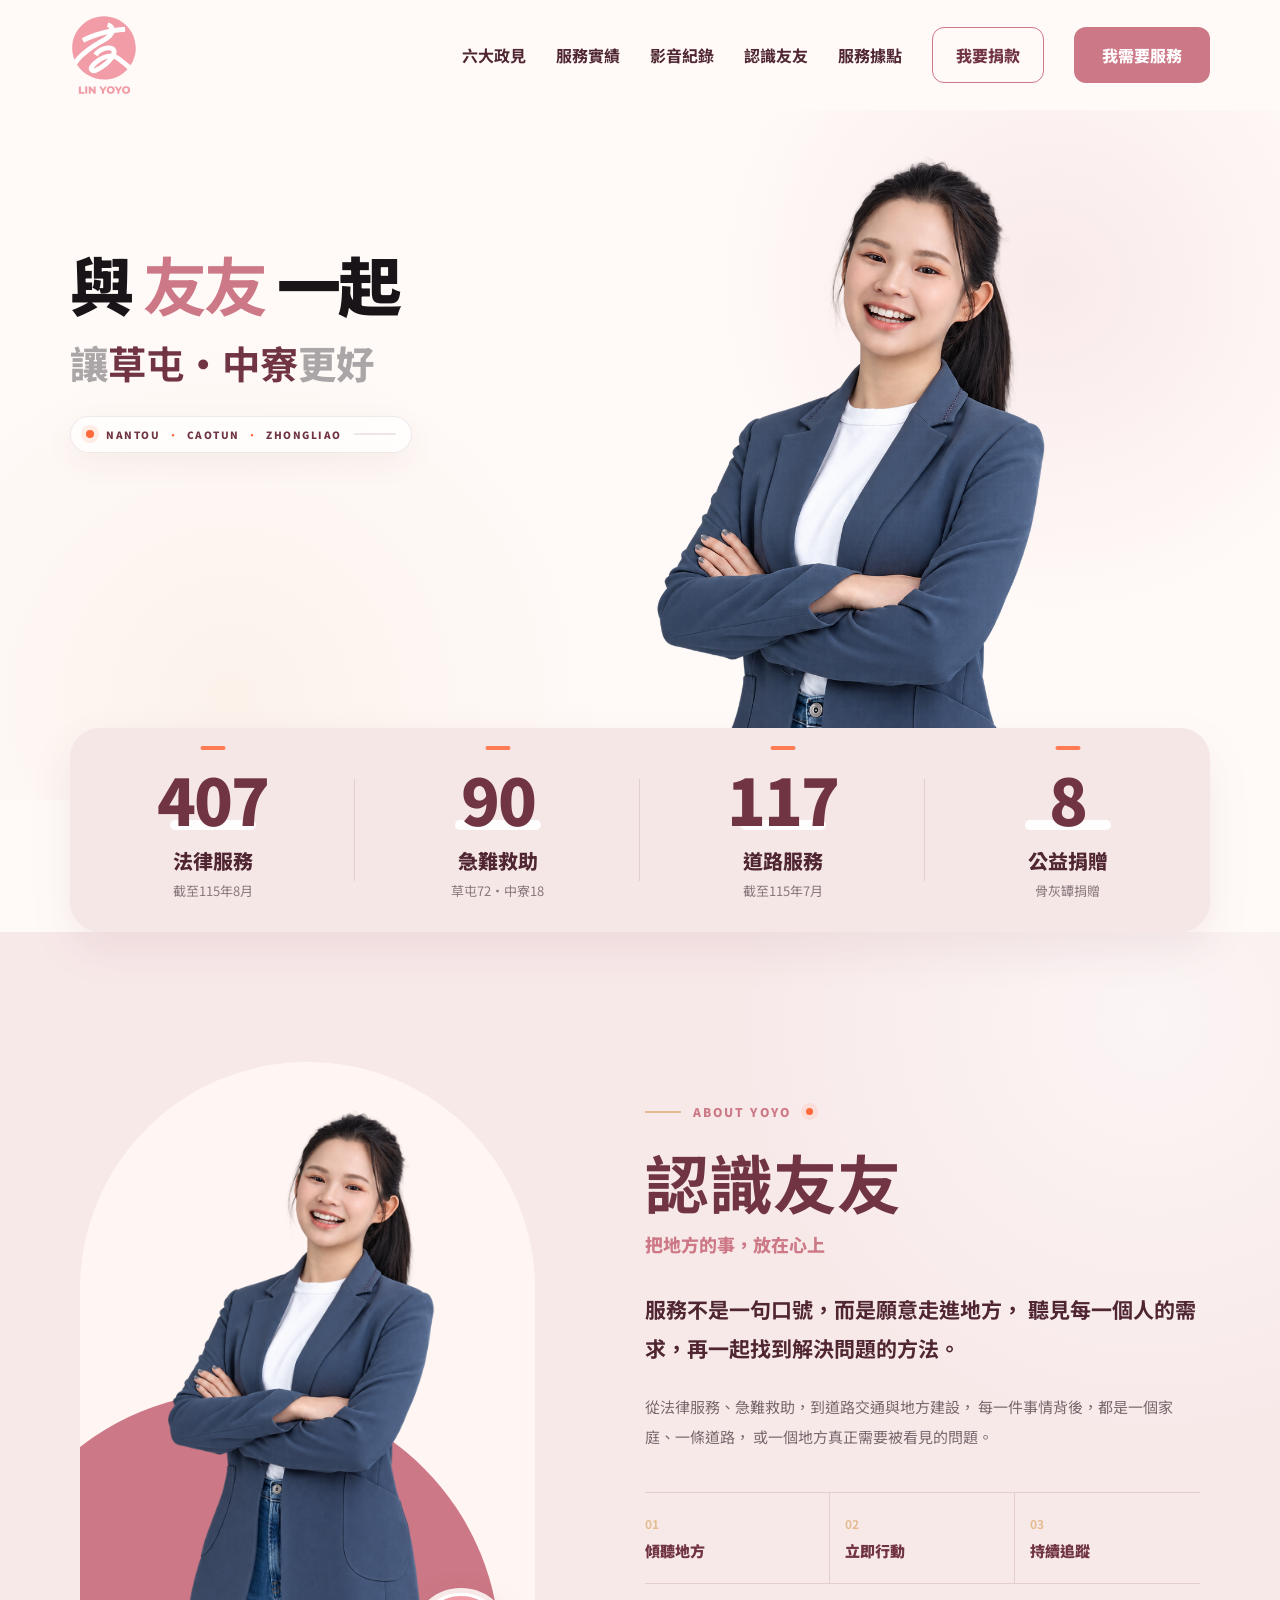
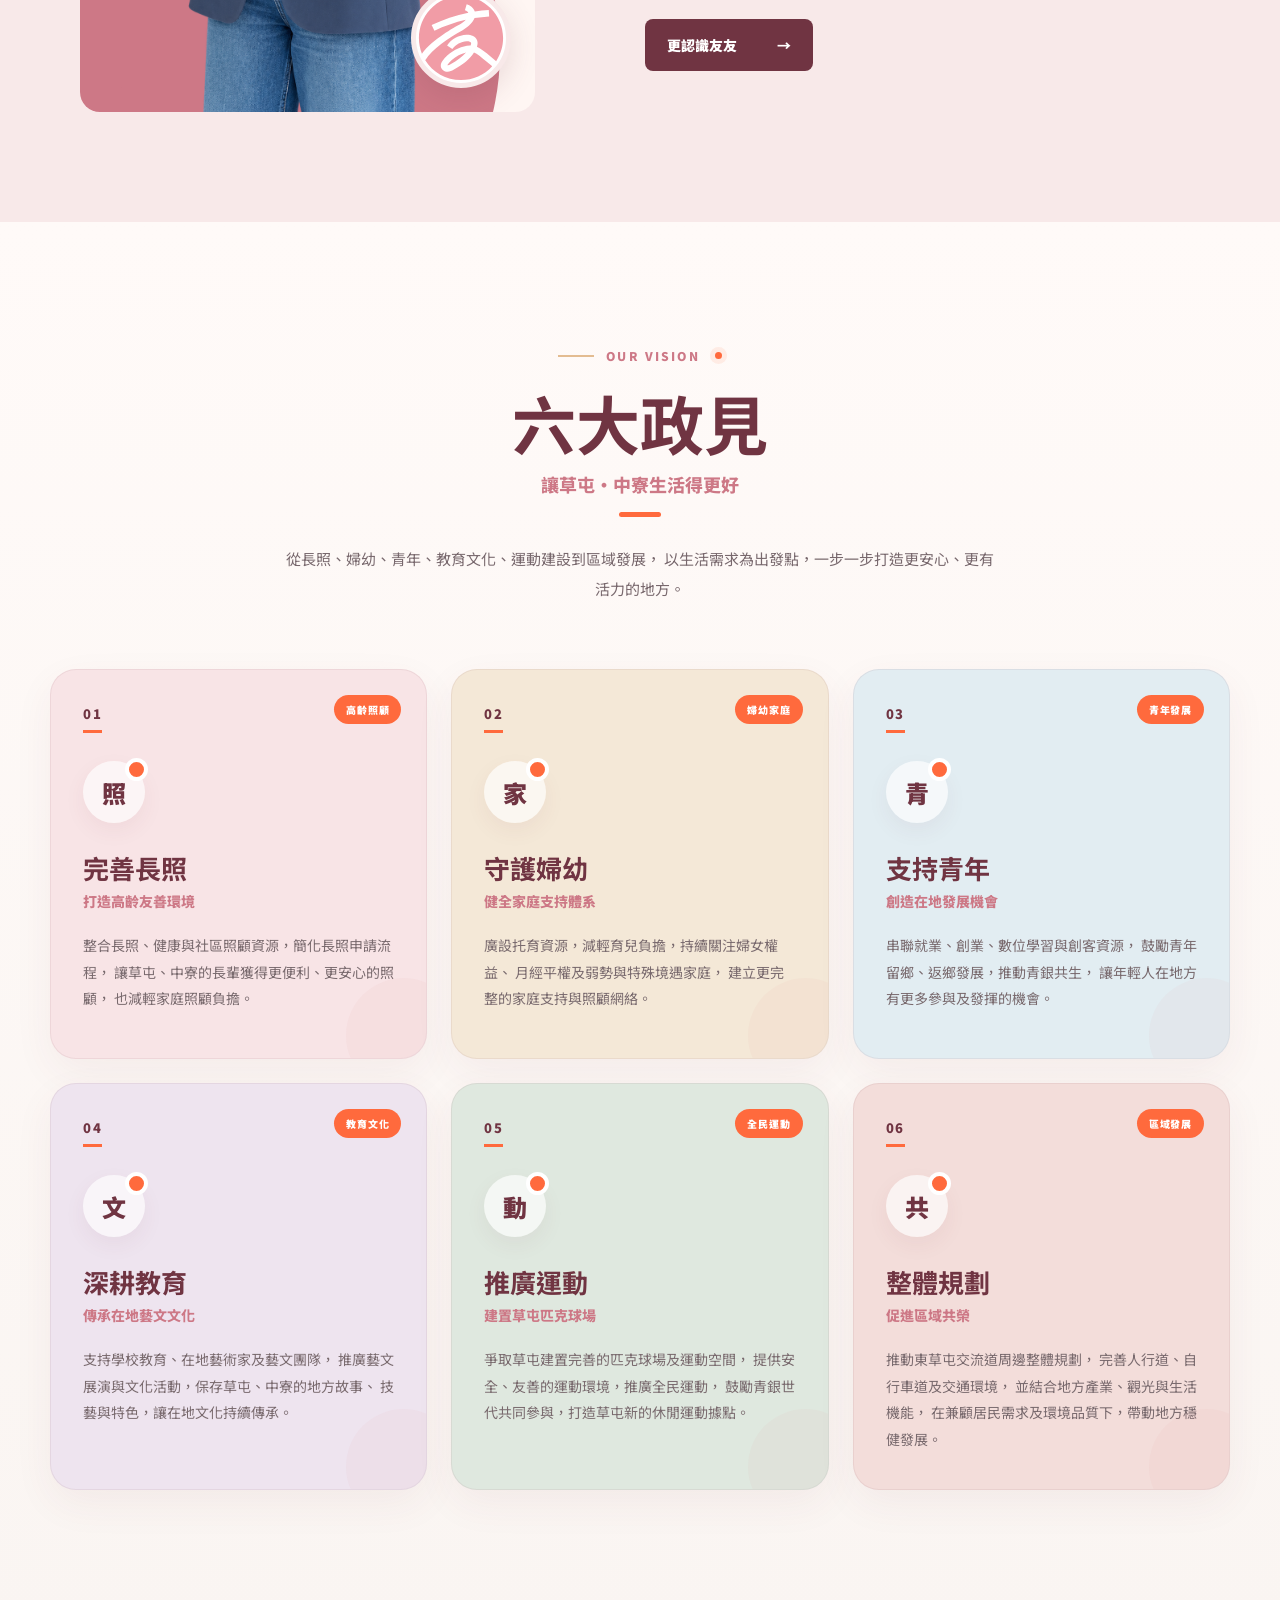
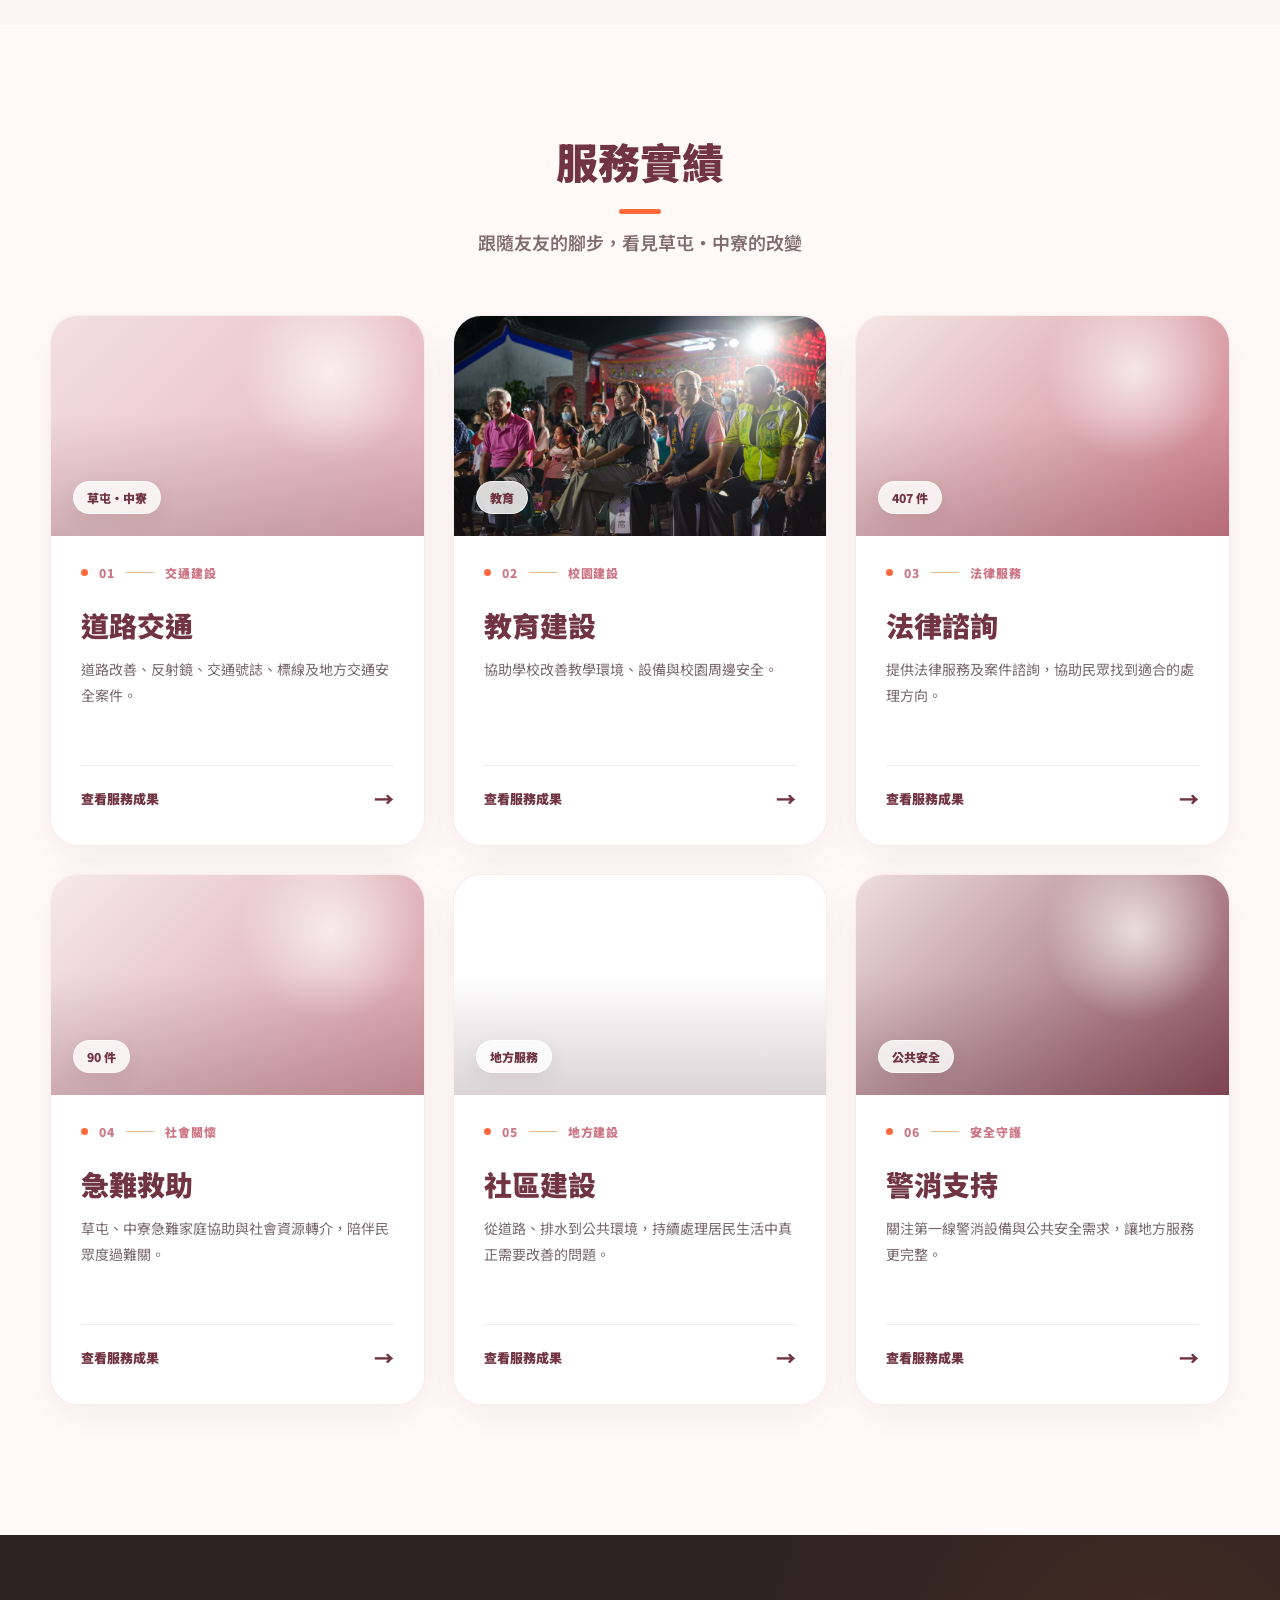
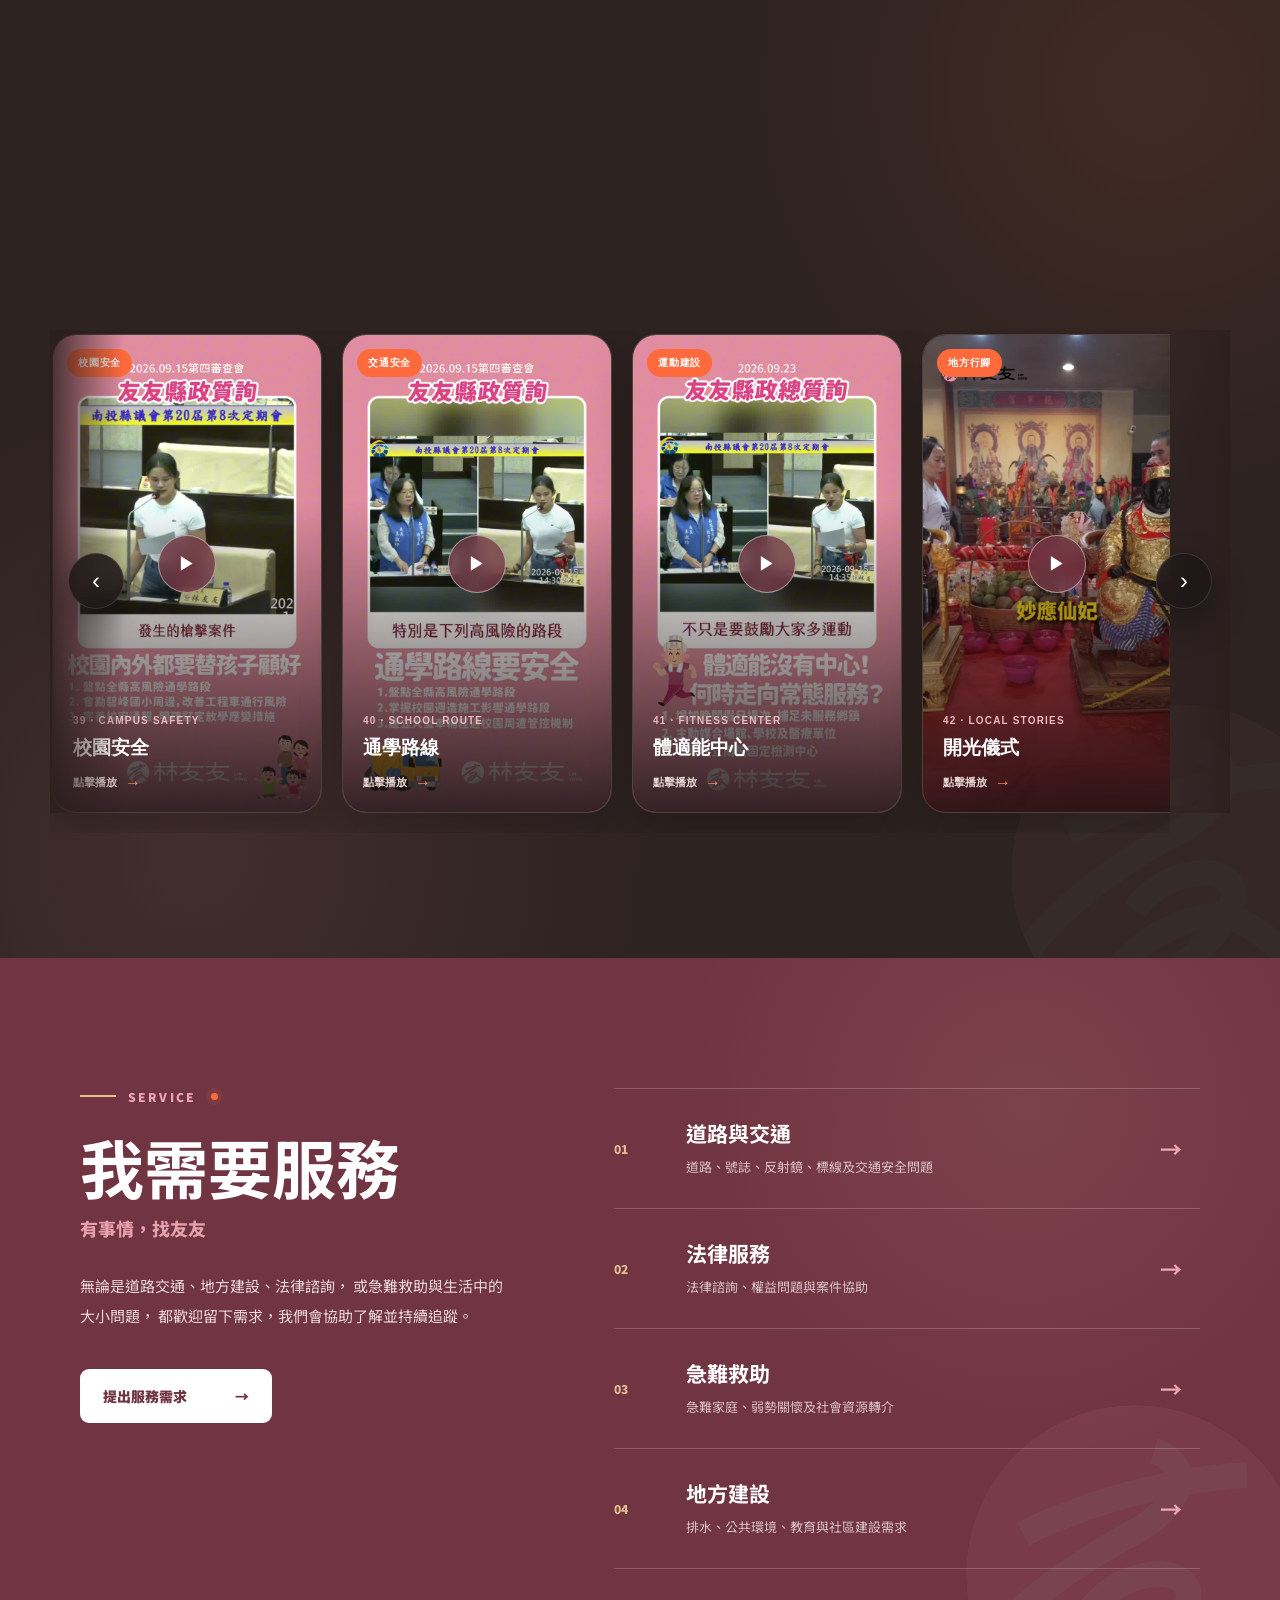
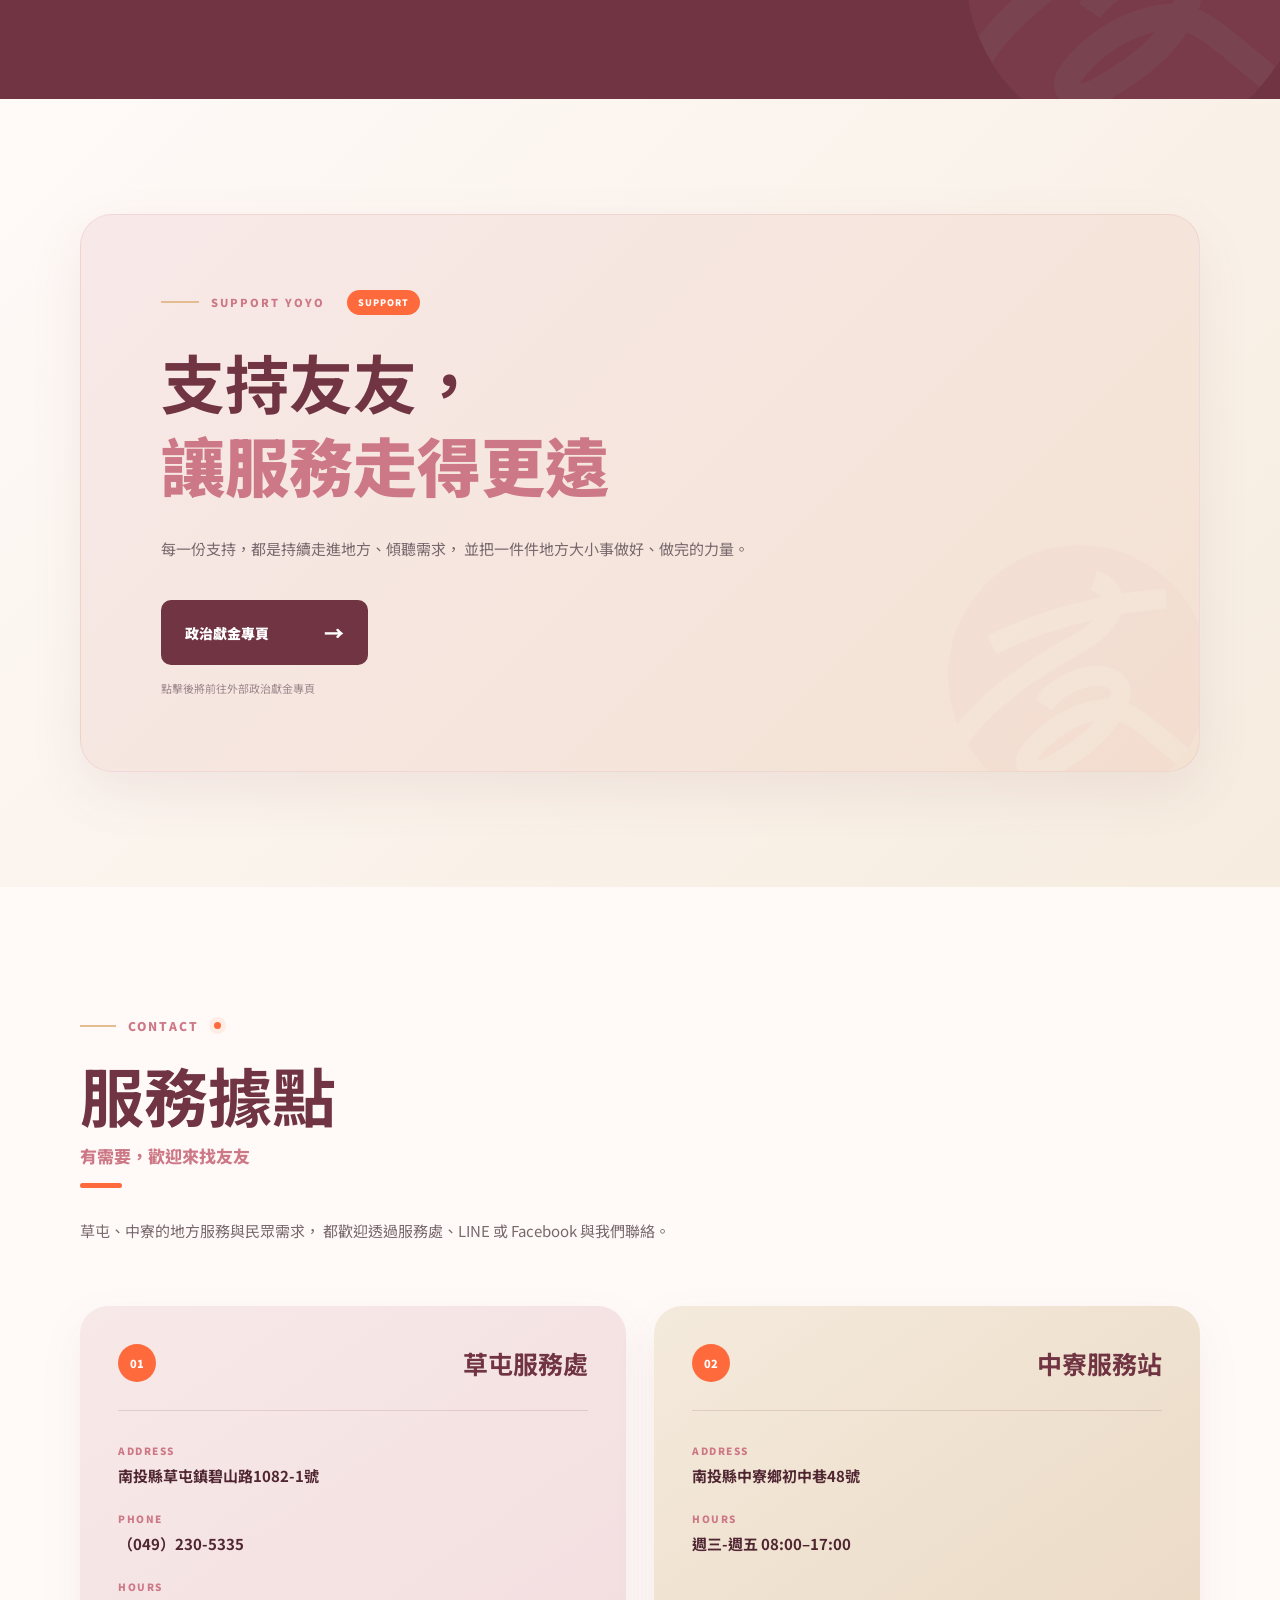
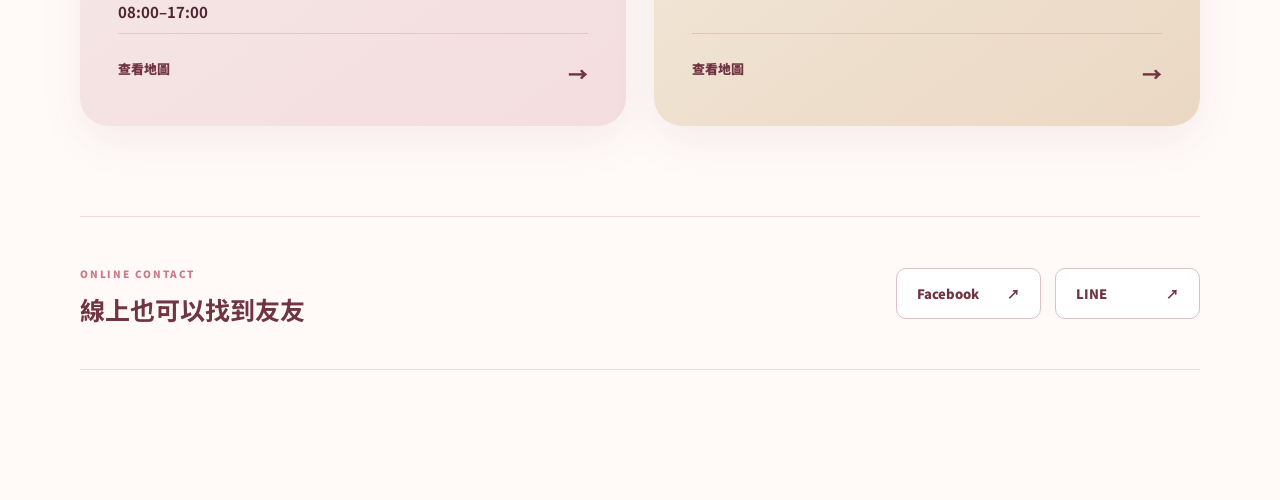
==== index.html @ 0e01d632 "更新影音紀錄與網站文字" ====
<!DOCTYPE html>
<html lang="zh-TW">
<head>
  <meta charset="UTF-8">
  <meta name="viewport" content="width=device-width, initial-scale=1.0">

  <title>林友友｜服務實績</title>

  <link rel="preconnect" href="https://fonts.googleapis.com">
  <link rel="preconnect" href="https://fonts.gstatic.com" crossorigin>
  <link href="https://fonts.googleapis.com/css2?family=Noto+Sans+TC:wght@400;500;600;700;800;900&display=swap" rel="stylesheet">
  <link rel="icon" type="image/svg+xml" href="images/logo-mark.svg">
  <link rel="apple-touch-icon" href="images/apple-touch-icon.png">

  <style>
    * {
      box-sizing: border-box;
      margin: 0;
      padding: 0;
    }

    html {
      scroll-behavior: smooth;
    }

    body {
      font-family: "Noto Sans TC", sans-serif;
      background: #f7f7f5;
      color: #123d2c;
    }

    a {
      color: inherit;
      text-decoration: none;
    }

    /* =========================
       Header
    ========================= */

    .header {
      position: relative;
      z-index: 20;
      width: 100%;
      background: #f7f7f5;
    }

    .header-inner {
      max-width: 1380px;
      margin: auto;
      min-height: 110px;
      padding: 0 40px;

      display: flex;
      align-items: center;
      justify-content: space-between;
    }

    .logo {
      width: 64px;
      height: 64px;
      border-radius: 50%;
      border: 3px solid #16603f;

      display: flex;
      align-items: center;
      justify-content: center;

      font-size: 22px;
      font-weight: 900;
      color: #16603f;
    }

    .nav {
      display: flex;
      align-items: center;
      gap: 48px;

      font-size: 18px;
      font-weight: 700;
    }

    .nav a {
      transition: opacity .2s ease;
    }

    .nav a:hover {
      opacity: .6;
    }

    .service-button {
      padding: 16px 28px;
      background: #12b981;
      color: white;
      border-radius: 12px;
      font-weight: 800;
      transition: transform .2s ease;
    }

    .service-button:hover {
      transform: translateY(-2px);
    }

    /* =========================
       Hero
    ========================= */

    .hero {
      position: relative;
      min-height: 690px;
      overflow: hidden;
    }

    .hero-inner {
      position: relative;
      max-width: 1380px;
      min-height: 690px;
      margin: auto;
      padding: 0 40px;
    }

    .hero-copy {
      position: absolute;
      left: 40px;
      top: 210px;
      z-index: 3;
    }

    .hero-title {
      font-size: clamp(42px, 5vw, 72px);
      line-height: 1.2;
      font-weight: 900;
      letter-spacing: -2px;
      color: #111;
    }

    .hero-title strong {
      color: #16603f;
    }

    .hero-subtitle {
      margin-top: 18px;
      font-size: clamp(28px, 3vw, 44px);
      line-height: 1.25;
      font-weight: 800;
      color: #9ba2a9;
    }

    .hero-subtitle strong {
      color: #16603f;
    }

    .hero-action {
      display: inline-flex;
      align-items: center;
      gap: 10px;

      margin-top: 48px;
      padding: 18px 34px;

      border: 1px solid #9de2c8;
      border-radius: 12px;
      background: #eafff6;

      color: #586271;
      font-size: 18px;
      font-weight: 700;

      box-shadow: 0 10px 24px rgba(0,0,0,.08);
      transition: .2s ease;
    }

    .hero-action:hover {
      transform: translateY(-3px);
      box-shadow: 0 14px 30px rgba(0,0,0,.12);
    }

    .hero-person {
      position: absolute;
      right: 20px;
      bottom: 0;

      height: 650px;
      max-width: 58%;
      object-fit: contain;
      object-position: bottom right;

      z-index: 2;
    }

    /* =========================
       Statistics
    ========================= */

    .stats-wrap {
      position: relative;
      z-index: 10;
      max-width: 1380px;
      margin: -45px auto 0;
      padding: 0 40px;
    }

    .stats {
      display: grid;
      grid-template-columns: repeat(4, 1fr);

      border-radius: 30px;
      background: #dedee1;
      overflow: hidden;

      box-shadow: 0 12px 36px rgba(0,0,0,.04);
    }

    .stat {
      position: relative;
      padding: 42px 20px 36px;
      text-align: center;
    }

    .stat:not(:last-child)::after {
      content: "";
      position: absolute;
      right: 0;
      top: 25%;
      width: 1px;
      height: 50%;
      background: rgba(0,0,0,.08);
    }

    .counter {
      font-size: clamp(46px, 5vw, 74px);
      line-height: 1;
      font-weight: 900;
      color: #064d33;
      letter-spacing: -2px;
    }

    .stat-label {
      margin-top: 15px;
      font-size: 20px;
      font-weight: 800;
      color: #144832;
    }

    .stat-note {
      margin-top: 6px;
      font-size: 13px;
      color: #68716c;
    }

    /* =========================
       Achievement intro
    ========================= */

    .achievements {
      padding: 120px 40px;
    }

    .section-inner {
      max-width: 1380px;
      margin: auto;
    }

    .section-heading {
      text-align: center;
    }

    .section-heading h2 {
      font-size: 42px;
      font-weight: 900;
      color: #16603f;
    }

    .section-heading p {
      margin-top: 15px;
      font-size: 18px;
      font-weight: 600;
      color: #315e4d;
    }

    .cards {
      margin-top: 60px;

      display: grid;
      grid-template-columns: repeat(3, 1fr);
      gap: 28px;
    }

    .card {
      min-height: 260px;
      padding: 30px;

      border-radius: 22px;
      background: white;

      box-shadow: 0 8px 30px rgba(0,0,0,.06);

      transition:
        transform .25s ease,
        box-shadow .25s ease;
    }

    .card:hover {
      transform: translateY(-6px);
      box-shadow: 0 16px 40px rgba(0,0,0,.1);
    }

    .card-no {
      font-size: 14px;
      color: #18a779;
      font-weight: 800;
    }

    .card h3 {
      margin-top: 50px;
      font-size: 28px;
      color: #124c35;
    }

    .card p {
      margin-top: 12px;
      line-height: 1.8;
      color: #66736c;
    }

    /* =========================
       Reveal animation
    ========================= */

    .reveal {
      opacity: 0;
      transform: translateY(25px);
      transition: opacity .8s ease, transform .8s ease;
    }

    .reveal.show {
      opacity: 1;
      transform: translateY(0);
    }

    /* =========================
       Mobile
    ========================= */

    @media (max-width: 900px) {

      .header-inner {
        min-height: 80px;
        padding: 0 20px;
      }

      .logo {
        width: 52px;
        height: 52px;
        font-size: 18px;
      }

      .nav a:not(.service-button) {
        display: none;
      }

      .service-button {
        padding: 12px 18px;
      }

      .hero {
        min-height: 720px;
      }

      .hero-inner {
        min-height: 720px;
        padding: 0 20px;
      }

      .hero-copy {
        top: 75px;
        left: 20px;
        right: 20px;
      }

      .hero-title {
        font-size: 44px;
      }

      .hero-subtitle {
        font-size: 28px;
      }

      .hero-action {
        margin-top: 25px;
      }

      .hero-person {
        height: 440px;
        max-width: 95%;
        right: -20px;
        bottom: 0;
      }

      .stats-wrap {
        margin-top: -25px;
        padding: 0 16px;
      }

      .stats {
        grid-template-columns: repeat(2, 1fr);
        border-radius: 22px;
      }

      .stat {
        padding: 30px 10px;
      }

      .stat:nth-child(2)::after {
        display: none;
      }

      .stat:nth-child(-n+2) {
        border-bottom: 1px solid rgba(0,0,0,.08);
      }

      .counter {
        font-size: 46px;
      }

      .stat-label {
        font-size: 16px;
      }

      .cards {
        grid-template-columns: 1fr;
      }

      .achievements {
        padding: 90px 20px;
      }
    }
/* =========================================
   B版首頁精修
========================================= */

/* Hero 收緊 */
.hero {
  min-height: 620px;
}

.hero-inner {
  min-height: 620px;
}

/* 左邊文字稍微往上 */
.hero-copy {
  top: 150px;
}

/* 人物去背版 */
.hero-person {
  height: 650px;
  max-width: none;

  right: 65px;
  bottom: -5px;

  object-fit: contain;
  object-position: bottom center;

  z-index: 2;
}

/* 統計數字往上壓，跟人物接在一起 */
.stats-wrap {
  margin-top: -55px;
}

/* 標題稍微更有比例 */
.hero-title {
  font-size: clamp(48px, 5vw, 70px);
  letter-spacing: -3px;
}

.hero-subtitle {
  margin-top: 16px;
}

/* 服務按鈕 */
.hero-action {
  margin-top: 38px;
  padding: 17px 30px;
  border-radius: 11px;
}

/* 數字區 */
.stats {
  border-radius: 28px;
}

.stat {
  padding-top: 38px;
  padding-bottom: 32px;
}


/* =========================================
   手機版
========================================= */

@media (max-width: 900px) {

  .hero {
    min-height: 680px;
  }

  .hero-inner {
    min-height: 680px;
  }

  .hero-copy {
    top: 55px;
  }

  .hero-title {
    font-size: 42px;
    letter-spacing: -2px;
  }

  .hero-subtitle {
    font-size: 26px;
  }

  .hero-person {
    height: 430px;

    right: -30px;
    bottom: 0;
  }

  .stats-wrap {
    margin-top: -35px;
  }

}/* ===== Header 正式 Logo ===== */

.logo {
  width: 180px;
  height: 72px;
  border: none !important;
  border-radius: 0 !important;
  padding: 0;
  display: flex;
  align-items: center;
  justify-content: flex-start;
}

.logo img {
  display: block;
  width: 100%;
  height: 100%;
  object-fit: contain;
  object-position: left center;
}
/* =========================================
   林友友 B版｜粉紅酒紅正式配色
========================================= */

:root {
  --yoyo-pink: #cd7886;
  --yoyo-pink-light: #f5e7e6;
  --yoyo-pink-soft: #faeeee;

  --yoyo-wine: #703442;
  --yoyo-wine-dark: #4f2631;

  --yoyo-gold: #e3bc91;

  --yoyo-cream: #faf3f0;
  --yoyo-paper: #fffaf8;

  --yoyo-gray: #9da0a5;
}


/* ===== 全站背景 ===== */

body {
  background: var(--yoyo-paper);
  color: var(--yoyo-wine-dark);
}


/* ===== Header ===== */

.header {
  background: var(--yoyo-paper);
}

.nav {
  color: var(--yoyo-wine-dark);
}

.nav a:hover {
  color: var(--yoyo-pink);
  opacity: 1;
}


/* 右上主要按鈕 */
.service-button {
  background: var(--yoyo-pink);
  color: #fff;
}

.service-button:hover {
  background: var(--yoyo-wine);
}


/* ===== Hero ===== */

/* 修正人物頭部被裁切 */
.hero {
  min-height: 680px;
  background: var(--yoyo-paper);
  overflow: hidden;
}

.hero-inner {
  min-height: 680px;
}


/* 左邊文案 */
.hero-copy {
  top: 155px;
}

.hero-title {
  color: #181417;
}

.hero-title strong {
  color: var(--yoyo-pink);
}

.hero-subtitle {
  color: #aaa5a6;
}

.hero-subtitle strong {
  color: var(--yoyo-wine);
}


/* 我要服務 */
.hero-action {
  background: #fff7f5;
  border: 1px solid #ecc5ca;
  color: var(--yoyo-wine);

  box-shadow:
    0 12px 30px rgba(112, 52, 66, .10);
}

.hero-action:hover {
  background: var(--yoyo-pink-light);
  border-color: var(--yoyo-pink);
}


/* ===== 人物 ===== */

.hero-person {
  height: 655px;

  right: 85px;
  bottom: -4px;

  max-width: none;
  object-fit: contain;
  object-position: bottom center;
}


/* ===== 四大數字 ===== */

.stats-wrap {
  margin-top: -62px;
}

.stats {
  background: var(--yoyo-pink-light);
  border-radius: 30px;

  box-shadow:
    0 18px 45px rgba(112, 52, 66, .08);
}

.stat:not(:last-child)::after {
  background: rgba(112, 52, 66, .13);
}

.counter {
  color: var(--yoyo-wine);
}

.stat-label {
  color: var(--yoyo-wine-dark);
}

.stat-note {
  color: #89777c;
}


/* ===== 服務實績 ===== */

.achievements {
  background: var(--yoyo-paper);
}

.section-heading h2 {
  color: var(--yoyo-wine);
}

.section-heading p {
  color: #816b71;
}


/* 卡片 */
.card {
  background: #ffffff;

  border: 1px solid rgba(205, 120, 134, .14);

  box-shadow:
    0 12px 35px rgba(112, 52, 66, .07);
}

.card:hover {
  box-shadow:
    0 20px 50px rgba(112, 52, 66, .13);
}

.card-no {
  color: var(--yoyo-pink);
}

.card h3 {
  color: var(--yoyo-wine);
}

.card p {
  color: #796a6e;
}


/* ===== Logo ===== */

.logo {
  width: 100px;
  height: 82px;

  border: none !important;
  border-radius: 0 !important;
}

.logo img {
  width: 100%;
  height: 100%;
  object-fit: contain;
  object-position: left center;
}


/* =========================================
   手機版
========================================= */

@media (max-width: 900px) {

  .hero {
    min-height: 690px;
  }

  .hero-inner {
    min-height: 690px;
  }

  .hero-copy {
    top: 55px;
  }

  .hero-person {
    height: 425px;
    right: -20px;
    bottom: 0;
  }

  .stats-wrap {
    margin-top: -32px;
  }

}
/* =========================================
   服務實績區精修
========================================= */

.achievements {
  padding: 105px 24px 130px;
  background: var(--yoyo-paper);
}

.section-inner {
  width: min(1320px, 100%);
  margin: 0 auto;
}

.cards {
  width: 100%;
  margin: 58px auto 0;

  display: grid;
  grid-template-columns: repeat(3, minmax(0, 1fr));
  gap: 26px;
}

.card {
  min-height: 300px;
  padding: 34px 34px 38px;

  border: 1px solid rgba(205, 120, 134, .16);
  border-radius: 28px;

  background: #fff;

  box-shadow:
    0 16px 45px rgba(112, 52, 66, .07);

  overflow: hidden;
}

/* 編號 */
.card-no {
  display: flex;
  align-items: center;
  gap: 14px;

  color: var(--yoyo-pink);
  font-size: 14px;
  font-weight: 900;
  letter-spacing: .08em;
}

.card-no::after {
  content: "";
  width: 38px;
  height: 2px;
  display: block;
  background: var(--yoyo-gold);
}

/* 卡片標題 */
.card h3 {
  margin-top: 58px;
  color: var(--yoyo-wine);
  font-size: 30px;
  font-weight: 900;
}

/* 卡片文字 */
.card p {
  margin-top: 14px;
  color: #78686d;
  font-size: 15px;
  line-height: 1.9;
}

/* hover */
.card:hover {
  transform: translateY(-7px);

  box-shadow:
    0 24px 60px rgba(112, 52, 66, .12);
}

/* Hero 人物小幅往左 */
.hero-person {
  right: 115px;
}


/* 手機 */
@media (max-width: 900px) {

  .cards {
    grid-template-columns: 1fr;
  }

  .achievements {
    padding-inline: 18px;
  }

  .hero-person {
    right: -10px;
  }

}
/* =========================================
   服務實績｜新版卡片
========================================= */

.service-grid {
  width: min(1320px, 100%);
  margin: 60px auto 0;

  display: grid;
  grid-template-columns: repeat(3, minmax(0, 1fr));
  gap: 28px;
}

.service-card-pro {
  overflow: hidden;

  border: 1px solid rgba(205, 120, 134, .14);
  border-radius: 28px;

  background: #fff;

  box-shadow:
    0 14px 40px rgba(112, 52, 66, .07);

  transition:
    transform .3s ease,
    box-shadow .3s ease;
}

.service-card-pro:hover {
  transform: translateY(-7px);

  box-shadow:
    0 25px 60px rgba(112, 52, 66, .13);
}


/* 上方圖片區 */
.service-media {
  height: 220px;
  position: relative;
  overflow: hidden;

  display: flex;
  align-items: flex-end;

  padding: 22px;
}

.service-media::before {
  content: "";

  position: absolute;
  inset: 0;

  background:
    radial-gradient(
      circle at 75% 25%,
      rgba(255,255,255,.7),
      transparent 28%
    );
}

.service-media span {
  position: relative;
  z-index: 2;

  padding: 7px 13px;

  border-radius: 999px;

  background: rgba(255,255,255,.82);

  color: var(--yoyo-wine);

  font-size: 12px;
  font-weight: 900;

  backdrop-filter: blur(8px);
}


/* 六種淡色調 */
.media-traffic {
  background:
    linear-gradient(
      135deg,
      #f3dfe2,
      #e4b2ba
    );
}

.media-education {
  background:
    linear-gradient(
      135deg,
      #f8eee7,
      #e3bc91
    );
}

.media-law {
  background:
    linear-gradient(
      135deg,
      #f5e7e6,
      #ce7d8a
    );
}

.media-help {
  background:
    linear-gradient(
      135deg,
      #f6e9eb,
      #d69ba4
    );
}

.media-community {
  background:
    linear-gradient(
      135deg,
      #faf0e7,
      #e0b68b
    );
}

.media-safety {
  background:
    linear-gradient(
      135deg,
      #eedde0,
      #884b59
    );
}


/* 文字區 */
.service-body {
  padding: 28px 30px 32px;
}

.service-meta {
  display: flex;
  align-items: center;
  gap: 11px;

  color: var(--yoyo-pink);

  font-size: 12px;
  font-weight: 900;
  letter-spacing: .08em;
}

.service-meta i {
  width: 28px;
  height: 1px;

  display: block;

  background: var(--yoyo-gold);
}

.service-card-pro h3 {
  margin: 24px 0 12px;

  color: var(--yoyo-wine);

  font-size: 28px;
  font-weight: 900;
}

.service-card-pro p {
  min-height: 82px;

  margin: 0;

  color: #78686d;

  font-size: 14px;
  line-height: 1.85;
}

.service-more {
  margin-top: 26px;

  display: flex;
  align-items: center;
  justify-content: space-between;

  padding-top: 18px;

  border-top: 1px solid rgba(112,52,66,.10);

  color: var(--yoyo-wine);

  font-size: 13px;
  font-weight: 900;
}

.service-more span {
  font-size: 20px;

  transition: transform .2s ease;
}

.service-card-pro:hover .service-more span {
  transform: translateX(5px);
}


/* 手機 */
@media (max-width: 900px) {

  .service-grid {
    grid-template-columns: 1fr 1fr;
  }

}

@media (max-width: 640px) {

  .service-grid {
    grid-template-columns: 1fr;
  }

  .service-media {
    height: 190px;
  }
}
/* =========================================
   認識友友
========================================= */

.about-yoyo {
  padding: 130px 30px;
  background: #f8e9e9;
}

.about-yoyo-inner {
  width: min(1250px, 100%);
  margin: 0 auto;

  display: grid;
  grid-template-columns: .9fr 1.1fr;
  gap: 110px;
  align-items: center;
}


/* 左邊人物 */
.about-yoyo-visual {
  height: 650px;

  position: relative;

  overflow: hidden;

  border-radius: 320px 320px 28px 28px;

  background: #fff6f3;
}

.about-pink-shape {
  width: 520px;
  height: 520px;

  position: absolute;

  left: -100px;
  bottom: -200px;

  border-radius: 50%;

  background: var(--yoyo-pink);
}

.about-yoyo-visual img {
  height: 95%;

  position: absolute;

  z-index: 2;

  left: 50%;
  bottom: 0;

  transform: translateX(-50%);

  object-fit: contain;
}


/* 小章 */
.about-number {
  width: 100px;
  height: 100px;

  position: absolute;

  z-index: 4;

  right: 24px;
  bottom: 24px;

  display: flex;
  align-items: center;
  justify-content: center;
  flex-direction: column;

  border: 5px solid #f8e9e9;
  border-radius: 50%;

  background: var(--yoyo-wine);

  color: #fff;
}

.about-number strong {
  font-size: 35px;
  line-height: 1;
}

.about-number span {
  margin-top: 6px;

  font-size: 8px;
  font-weight: 900;
  letter-spacing: .12em;
}


/* 右側文字 */
.about-kicker {
  display: flex;
  align-items: center;
  gap: 12px;

  color: var(--yoyo-pink);

  font-size: 12px;
  font-weight: 900;
  letter-spacing: .18em;
}

.about-kicker span {
  width: 36px;
  height: 2px;

  background: var(--yoyo-gold);
}

.about-yoyo-copy h2 {
  margin: 25px 0 0;

  color: var(--yoyo-wine);

  font-size: clamp(44px, 5vw, 68px);
  line-height: 1.15;
}

.about-yoyo-copy h2 small {
  margin-top: 15px;

  display: block;

  color: var(--yoyo-pink);

  font-size: 18px;
  font-weight: 800;
}

.about-lead {
  margin-top: 36px !important;

  color: var(--yoyo-wine-dark) !important;

  font-size: 21px !important;
  font-weight: 700;

  line-height: 1.85 !important;
}

.about-yoyo-copy > p {
  max-width: 610px;

  margin: 24px 0 0;

  color: #79686d;

  font-size: 15px;
  line-height: 2;
}


/* 三個價值 */
.about-values {
  margin-top: 40px;

  display: grid;
  grid-template-columns: repeat(3, 1fr);

  border-top: 1px solid rgba(112,52,66,.15);
  border-bottom: 1px solid rgba(112,52,66,.15);
}

.about-values div {
  padding: 22px 15px;

  display: flex;
  flex-direction: column;
  gap: 8px;

  border-right: 1px solid rgba(112,52,66,.15);
}

.about-values div:first-child {
  padding-left: 0;
}

.about-values div:last-child {
  border-right: none;
}

.about-values strong {
  color: var(--yoyo-gold);

  font-size: 12px;
}

.about-values span {
  color: var(--yoyo-wine);

  font-size: 15px;
  font-weight: 900;
}


/* 按鈕 */
.about-button {
  margin-top: 35px;

  width: max-content;

  display: flex;
  align-items: center;
  gap: 40px;

  padding: 16px 22px;

  border-radius: 8px;

  background: var(--yoyo-wine);

  color: #fff;

  font-size: 14px;
  font-weight: 900;
}

.about-button:hover {
  background: var(--yoyo-pink);
}


/* 手機 */
@media (max-width: 900px) {

  .about-yoyo-inner {
    grid-template-columns: 1fr;
    gap: 60px;
  }

  .about-yoyo-visual {
    width: min(520px, 100%);
    height: 580px;

    margin: 0 auto;
  }

}

@media (max-width: 640px) {

  .about-yoyo {
    padding: 90px 20px;
  }

  .about-yoyo-visual {
    height: 480px;
  }

  .about-values {
    grid-template-columns: 1fr;
  }

  .about-values div {
    padding: 16px 0;

    border-right: 0;
    border-bottom: 1px solid rgba(112,52,66,.12);
  }

}
/* =========================================
   選民服務
========================================= */

.voter-service {
  position: relative;
  overflow: hidden;

  padding: 130px 30px;

  background: #703442;
  color: white;
}

/* 背景大「友」 */
.voter-service::after {
  content: "";

  position: absolute;
  right: -35px;
  bottom: -55px;

  width: 360px;
  height: 360px;

  background-image: url("images/logo-mark.svg");
  background-repeat: no-repeat;
  background-position: center;
  background-size: contain;

  opacity: .07;

  pointer-events: none;
}


.voter-service-inner {
  width: min(1220px, 100%);
  margin: 0 auto;

  position: relative;
  z-index: 2;

  display: grid;
  grid-template-columns: .85fr 1.15fr;
  gap: 100px;
  align-items: start;
}


/* 左側 */
.voter-service .about-kicker {
  color: #f1a8b4;
}

.voter-service .about-kicker span {
  background: #e3bc91;
}

.voter-service-copy h2 {
  margin: 25px 0 0;

  font-size: clamp(46px, 5vw, 68px);
  line-height: 1.15;
}

.voter-service-copy h2 small {
  display: block;

  margin-top: 15px;

  color: #e8a0ac;

  font-size: 18px;
  font-weight: 800;
}

.voter-service-copy > p {
  max-width: 510px;

  margin: 32px 0 0;

  color: #ead8dc;

  font-size: 15px;
  line-height: 2;
}


/* 主按鈕 */
.voter-main-button {
  width: max-content;

  margin-top: 38px;

  display: flex;
  align-items: center;
  gap: 48px;

  padding: 17px 23px;

  border-radius: 9px;

  background: white;
  color: #703442;

  font-size: 14px;
  font-weight: 900;

  transition: .25s ease;
}

.voter-main-button:hover {
  transform: translateY(-3px);
  background: #f5e7e6;
}


/* 右側列表 */
.voter-service-list {
  border-top: 1px solid rgba(255,255,255,.2);
}

.voter-service-item {
  min-height: 120px;

  display: grid;
  grid-template-columns: 50px 1fr 40px;
  gap: 22px;
  align-items: center;

  padding: 28px 0;

  border-bottom: 1px solid rgba(255,255,255,.2);

  transition: padding .25s ease;
}

.voter-service-item:hover {
  padding-left: 10px;
}

.voter-no {
  color: #e3bc91;

  font-size: 12px;
  font-weight: 900;
}

.voter-service-item strong {
  display: block;

  margin-bottom: 8px;

  color: white;

  font-size: 21px;
}

.voter-service-item p {
  margin: 0;

  color: #d9c1c7;

  font-size: 13px;
  line-height: 1.7;
}

.voter-service-item b {
  color: #f1a8b4;
  font-size: 22px;

  transition: transform .2s ease;
}

.voter-service-item:hover b {
  transform: translateX(5px);
}


/* 認識友友 → 選民服務間距稍微收緊 */
.about-yoyo {
  padding-bottom: 110px;
}


/* Tablet */
@media (max-width: 900px) {

  .voter-service-inner {
    grid-template-columns: 1fr;
    gap: 65px;
  }

}


/* Mobile */
@media (max-width: 640px) {

  .voter-service {
    padding: 90px 20px;
  }

  .voter-service::after {
    font-size: 330px;
  }

  .voter-service-item {
    grid-template-columns: 35px 1fr 25px;
    gap: 12px;
  }

}/* =========================================
   服務據點
========================================= */

.location-section {
  padding: 130px 30px;
  background: var(--yoyo-paper);
}

.location-inner {
  width: min(1220px, 100%);
  margin: 0 auto;
}

.location-heading {
  max-width: 620px;
}

.location-heading h2 {
  margin: 24px 0 0;

  color: var(--yoyo-wine);

  font-size: clamp(46px, 5vw, 66px);
  line-height: 1.15;
}

.location-heading h2 small {
  display: block;

  margin-top: 14px;

  color: var(--yoyo-pink);

  font-size: 17px;
  font-weight: 800;
}

.location-heading > p {
  margin-top: 28px;

  color: #78686d;

  font-size: 15px;
  line-height: 2;
}


/* 兩張據點卡 */
.location-grid {
  margin-top: 60px;

  display: grid;
  grid-template-columns: 1fr 1fr;
  gap: 28px;
}

.location-card {
  min-height: 420px;
  padding: 38px;

  display: flex;
  flex-direction: column;

  border-radius: 28px;

  background: #f5e7e6;

  box-shadow:
    0 16px 45px rgba(112,52,66,.07);
}

.location-card-pink {
  background: #efd0d4;
}

.location-card-top {
  display: flex;
  align-items: center;
  justify-content: space-between;

  padding-bottom: 28px;

  border-bottom: 1px solid rgba(112,52,66,.15);
}

.location-card-top span {
  color: var(--yoyo-gold);

  font-size: 13px;
  font-weight: 900;
}

.location-card-top strong {
  color: var(--yoyo-wine);

  font-size: 25px;
}


/* 地址資料 */
.location-info {
  margin-top: 32px;

  display: flex;
  flex-direction: column;
  gap: 25px;
}

.location-info small {
  display: block;

  margin-bottom: 7px;

  color: var(--yoyo-pink);

  font-size: 10px;
  font-weight: 900;
  letter-spacing: .15em;
}

.location-info p {
  margin: 0;

  color: var(--yoyo-wine-dark);

  font-size: 15px;
  font-weight: 700;
}


/* 查看地圖 */
.location-link {
  margin-top: auto;
  padding-top: 25px;

  display: flex;
  justify-content: space-between;

  border-top: 1px solid rgba(112,52,66,.15);

  color: var(--yoyo-wine);

  font-size: 13px;
  font-weight: 900;
}

.location-link span {
  font-size: 20px;

  transition: transform .2s ease;
}

.location-link:hover span {
  transform: translateX(5px);
}


/* 社群 */
.contact-social {
  margin-top: 90px;
  padding: 42px 0;

  display: flex;
  align-items: center;
  justify-content: space-between;
  gap: 50px;

  border-top: 1px solid rgba(112,52,66,.15);
  border-bottom: 1px solid rgba(112,52,66,.15);
}

.contact-social > div > span {
  color: var(--yoyo-pink);

  font-size: 10px;
  font-weight: 900;
  letter-spacing: .18em;
}

.contact-social h3 {
  margin-top: 8px;

  color: var(--yoyo-wine);

  font-size: 25px;
}

.contact-social-buttons {
  display: flex;
  gap: 14px;
}

.contact-social-buttons a {
  min-width: 145px;

  padding: 15px 20px;

  display: flex;
  justify-content: space-between;
  align-items: center;

  border: 1px solid #dbc1c5;
  border-radius: 10px;

  background: #fff;

  color: var(--yoyo-wine);

  font-size: 13px;
  font-weight: 900;

  transition: .2s ease;
}

.contact-social-buttons a:hover {
  background: var(--yoyo-wine);
  color: white;
}


/* Tablet / Mobile */
@media (max-width: 800px) {

  .location-grid {
    grid-template-columns: 1fr;
  }

  .contact-social {
    align-items: flex-start;
    flex-direction: column;
  }

}

@media (max-width: 640px) {

  .location-section {
    padding: 90px 18px;
  }

  .location-card {
    min-height: 380px;
    padding: 28px;
  }

  .contact-social-buttons {
    width: 100%;
    flex-direction: column;
  }

  .contact-social-buttons a {
    width: 100%;
  }

}
/* =========================================
   手機版最終精修
========================================= */

@media (max-width: 640px) {

  /* ===== 服務實績標題 ===== */

  .achievements {
    padding-top: 72px;
    padding-bottom: 85px;
  }

  .section-heading h2 {
    font-size: 38px;
  }

  .section-heading p {
    margin-top: 12px;
    padding: 0 12px;

    font-size: 15px;
    line-height: 1.7;
  }


  /* ===== 服務卡片 ===== */

  .service-grid {
    margin-top: 38px;
    gap: 20px;
  }

  .service-card-pro {
    border-radius: 22px;
  }

  .service-media {
    height: 165px;
  }

  .service-body {
    padding: 24px 26px 27px;
  }

  .service-card-pro h3 {
    margin-top: 20px;
    font-size: 26px;
  }

  .service-card-pro p {
    min-height: auto;
    font-size: 14px;
    line-height: 1.75;
  }


  /* =========================
     認識友友
  ========================= */

  .about-yoyo {
    padding:
      70px
      18px
      80px;
  }

  .about-yoyo-inner {
    gap: 50px;
  }


  /* 人物卡不要佔整個手機畫面 */

  .about-yoyo-visual {
    width: 100%;
    height: 480px;

    border-radius:
      220px
      220px
      24px
      24px;
  }

  .about-yoyo-visual img {
    height: 91%;
  }

  .about-pink-shape {
    width: 410px;
    height: 410px;

    left: -95px;
    bottom: -155px;
  }

  .about-number {
    width: 82px;
    height: 82px;

    right: 16px;
    bottom: 16px;
  }

  .about-number strong {
    font-size: 28px;
  }


  /* ABOUT YOYO */

  .about-kicker {
    font-size: 11px;
  }

  .about-kicker span {
    width: 34px;
  }


  /* 認識友友標題 */

  .about-yoyo-copy h2 {
    margin-top: 20px;

    font-size: 46px;
    line-height: 1.12;
  }

  .about-yoyo-copy h2 small {
    margin-top: 12px;

    font-size: 17px;
  }


  /* 主文案 */

  .about-yoyo-copy .about-lead {
    margin-top: 30px !important;

    font-size: 18px !important;
    line-height: 1.75 !important;
  }

  .about-yoyo-copy > p {
    margin-top: 20px;

    font-size: 14px;
    line-height: 1.85;
  }


  /* 三個價值 */

  .about-values {
    margin-top: 30px;
  }

  .about-values div {
    padding: 15px 0;
  }

  .about-values span {
    font-size: 14px;
  }


  /* 更認識友友 */

  .about-button {
    width: 100%;

    margin-top: 30px;

    justify-content: space-between;

    padding: 17px 22px;
  }


  /* =========================
     我需要服務
  ========================= */

  .voter-service {
    padding:
      80px
      20px
      85px;
  }

  .voter-service-inner {
    gap: 55px;
  }

  .voter-service-copy h2 {
    font-size: 48px;
  }

  .voter-service-copy h2 small {
    font-size: 17px;
  }

  .voter-service-copy > p {
    margin-top: 26px;

    font-size: 14px;
    line-height: 1.9;
  }


  /* 提出服務需求 */

  .voter-main-button {
    width: 100%;

    justify-content: space-between;

    margin-top: 30px;

    padding: 17px 22px;
  }


  /* 服務項目 */

  .voter-service-item {
    min-height: 105px;

    grid-template-columns:
      34px
      1fr
      24px;

    gap: 12px;

    padding: 24px 0;
  }

  .voter-service-item strong {
    font-size: 19px;
  }

  .voter-service-item p {
    font-size: 13px;
    line-height: 1.6;
  }

}/* =========================================
   iPhone / 手機 Hero 最終修正版
========================================= */

@media (max-width: 640px) {

  /* Hero 整體縮短，減少中間空白 */
  .hero {
    min-height: 610px !important;
  }

  .hero-inner {
    min-height: 610px !important;
    padding: 0 18px !important;
  }


  /* 標題位置 */
  .hero-copy {
    top: 55px !important;
    left: 20px !important;
    right: 20px !important;
  }

  .hero-title {
    font-size: 43px !important;
    line-height: 1.12 !important;
  }

  .hero-subtitle {
    margin-top: 18px !important;
    font-size: 27px !important;
  }


  /* 手機 Hero 的我要服務按鈕 */
  .hero-action {
    display: inline-flex !important;
    align-items: center !important;

    margin-top: 24px !important;
    padding: 13px 20px !important;

    border: 1px solid #ecc5ca !important;
    border-radius: 10px !important;

    background: #fff7f5 !important;
    color: #703442 !important;

    font-size: 14px !important;
    font-weight: 800 !important;

    box-shadow:
      0 8px 22px rgba(112,52,66,.08) !important;
  }


  /* 人物放大 */
  .hero-person {
    height: 515px !important;

    right: -58px !important;
    bottom: -6px !important;

    max-width: none !important;

    object-fit: contain !important;
    object-position: bottom center !important;
  }


  /* 數字區更靠近人物 */
  .stats-wrap {
    margin-top: -30px !important;
  }

}
/* =========================================
   iPad + Desktop 視覺放大版
   減少空白、人物放大、內容更集中
========================================= */


/* ===== iPad / 小型筆電 ===== */
@media (min-width: 641px) and (max-width: 1199px) {

  .header-inner,
  .hero-inner {
    max-width: 1050px;
  }

  .hero {
    min-height: 650px;
  }

  .hero-inner {
    min-height: 650px;
  }

  .hero-copy {
    top: 125px;
    left: 35px;
  }

  .hero-title {
    font-size: 58px;
  }

  .hero-subtitle {
    font-size: 34px;
  }

  .hero-person {
    height: 610px;
    right: -15px;
    bottom: -4px;
  }

  .stats-wrap {
    max-width: 1050px;
    margin-top: -55px;
  }

  .section-inner,
  .about-yoyo-inner,
  .voter-service-inner,
  .location-inner {
    width: min(1050px, 100%);
  }

}


/* ===== 桌機版 ===== */
@media (min-width: 1200px) {

  /* 整體不要拉得太寬 */
  .header-inner,
  .hero-inner,
  .stats-wrap {
    max-width: 1220px;
  }


  /* Hero 更有存在感 */
  .hero {
    min-height: 690px;
  }

  .hero-inner {
    min-height: 690px;
  }

  .hero-copy {
    top: 135px;
    left: 40px;
  }

  .hero-title {
    font-size: clamp(64px, 5vw, 82px);
  }

  .hero-subtitle {
    font-size: clamp(34px, 3vw, 46px);
  }

  .hero-action {
    margin-top: 32px;
    padding: 18px 30px;
    font-size: 17px;
  }


  /* 人物放大 */
  .hero-person {
    height: 710px;
    right: 35px;
    bottom: -8px;
  }


  /* 數字區更靠近人物 */
  .stats-wrap {
    margin-top: -72px;
  }


  /* 下方內容也集中 */
  .section-inner {
    width: min(1180px, 100%);
  }

  .service-grid {
    width: min(1180px, 100%);
  }

  .about-yoyo-inner {
    width: min(1120px, 100%);
  }

  .voter-service-inner,
  .location-inner {
    width: min(1120px, 100%);
  }
}/* 人物再往左 */

@media (min-width: 1200px) {
  .hero-person {
    right: 150px !important;
  }
}

@media (min-width: 641px) and (max-width: 1199px) {
  .hero-person {
    right: 25px !important;
  }
}

@media (max-width: 640px) {
  .hero-person {
    right: -28px !important;
  }
}/* =========================================
   統計數字白色底線
========================================= */

.counter {
  position: relative;
  display: inline-block;
  z-index: 1;
  isolation: isolate;
}

.counter::after {
  content: "";

  position: absolute;
  left: 50%;
  bottom: 2px;

  width: 78px;
  height: 14px;

  transform: translateX(-50%);

  background: #ffffff;
  border-radius: 5px;

  z-index: -1;
}/* =========================================
   統計數字白色底線
========================================= */

.counter {
  position: relative;
  display: inline-block;
  z-index: 1;
  isolation: isolate;
}

.counter::after {
  content: "";
  position: absolute;

  left: 50%;
  bottom: 0px;

  width: 86px;
  height: 10px;

  transform: translateX(-50%);

  background: rgba(255,255,255,.95);
  border-radius: 5px;

  z-index: -1;
}
/* =========================================
   認識友友人物 Logo 圓章
========================================= */

.about-number {
  width: 100px;
  height: 100px;

  position: absolute;
  z-index: 4;

  right: 24px;
  bottom: 24px;

  display: flex;
  align-items: center;
  justify-content: center;

  padding: 13px;

  border: 5px solid #f8e9e9;
  border-radius: 50%;

  background: #ffffff;

  box-shadow:
    0 10px 30px rgba(112, 52, 66, .15);
}

.about-number img {
  width: 100%;
  height: 100%;

  object-fit: contain;
}


/* 手機版 */
@media (max-width: 640px) {

  .about-number {
    width: 82px;
    height: 82px;

    right: 16px;
    bottom: 16px;

    padding: 10px;
  }

}
/* =========================================
   政治獻金｜導覽按鈕
========================================= */

.donation-button {
  padding: 15px 23px;

  border: 1px solid var(--yoyo-pink);
  border-radius: 12px;

  background: transparent;
  color: var(--yoyo-wine);

  font-weight: 800;

  transition:
    background .2s ease,
    color .2s ease,
    transform .2s ease;
}

.donation-button:hover {
  background: var(--yoyo-pink-light);
  transform: translateY(-2px);
}


/* =========================================
   政治獻金｜主區塊
========================================= */

.donation-section {
  padding: 115px 30px;

  background:
    radial-gradient(
      circle at 85% 20%,
      rgba(205,120,134,.15),
      transparent 30%
    ),
    #fffaf8;
}

.donation-inner {
  width: min(1120px, 100%);
  margin: 0 auto;

  padding: 75px 80px;

  position: relative;
  overflow: hidden;

  border: 1px solid rgba(205,120,134,.15);
  border-radius: 32px;

  background: #f8e9e9;

  box-shadow:
    0 20px 55px rgba(112,52,66,.08);
}

.donation-inner::after {
  content: "";

  position: absolute;
  right: -20px;
  bottom: -45px;

  width: 280px;
  height: 280px;

  background-image: url("images/logo-mark.svg");
  background-repeat: no-repeat;
  background-position: center;
  background-size: contain;

  opacity: .06;

  pointer-events: none;
}

.donation-kicker {
  display: flex;
  align-items: center;
  gap: 12px;

  color: var(--yoyo-pink);

  font-size: 11px;
  font-weight: 900;
  letter-spacing: .18em;
}

.donation-kicker span {
  width: 38px;
  height: 2px;

  background: var(--yoyo-gold);
}

.donation-inner h2 {
  max-width: 760px;

  margin-top: 25px;

  color: var(--yoyo-wine);

  font-size: clamp(42px, 5vw, 64px);
  line-height: 1.3;
}

.donation-inner h2 strong {
  display: block;

  color: var(--yoyo-pink);

  font-weight: 900;
}

.donation-inner > p {
  max-width: 650px;

  margin-top: 28px;

  color: #78686d;

  font-size: 15px;
  line-height: 2;
}

.donation-main-button {
  width: max-content;

  margin-top: 36px;
  padding: 18px 24px;

  display: flex;
  align-items: center;
  gap: 55px;

  border-radius: 10px;

  background: var(--yoyo-wine);
  color: #fff;

  font-size: 14px;
  font-weight: 900;

  transition:
    transform .2s ease,
    background .2s ease;
}

.donation-main-button:hover {
  transform: translateY(-3px);
  background: var(--yoyo-pink);
}

.donation-main-button span {
  font-size: 20px;
}

.donation-note {
  margin-top: 15px;

  color: #9c878d;

  font-size: 11px;
}


/* =========================================
   手機版
========================================= */

@media (max-width: 900px) {

  .donation-button {
    padding: 12px 16px;
  }

}


@media (max-width: 640px) {

  .donation-section {
    padding: 75px 18px;
  }

  .donation-inner {
    padding: 52px 28px;

    border-radius: 24px;
  }

  .donation-inner::after {
    right: -50px;
    bottom: -80px;

    font-size: 260px;
  }

  .donation-inner h2 {
    font-size: 38px;
  }

  .donation-inner > p {
    font-size: 14px;
    line-height: 1.9;
  }

  .donation-main-button {
    width: 100%;

    justify-content: space-between;

    margin-top: 30px;
  }

}
/* =========================================
   服務實績照片
========================================= */

/* 教育建設 */
.media-education {
  background-image: url("images/education.jpg") !important;
  background-size: cover !important;
  background-position: center center !important;
  background-repeat: no-repeat !important;
}


/* 社區建設 */
.media-community {
  background-image: url("images/community.jpg") !important;
  background-size: cover !important;
  background-position: center center !important;
  background-repeat: no-repeat !important;
}
/* =========================================
   Hero 人物最終裁切｜只顯示上半身
========================================= */

/* 電腦版 */
@media (min-width: 1200px) {

  .hero {
    overflow: hidden !important;
  }

  .hero-person {
    height: 800px !important;

    right: 115px !important;
    bottom: -150px !important;

    max-width: none !important;

    object-fit: contain !important;
    object-position: bottom center !important;
  }

}


/* iPad / 小型筆電 */
@media (min-width: 641px) and (max-width: 1199px) {

  .hero {
    overflow: hidden !important;
  }

  .hero-person {
    height: 720px !important;

    right: 15px !important;
    bottom: -125px !important;

    max-width: none !important;
  }

}


/* 手機版 */
@media (max-width: 640px) {

  .hero {
    overflow: hidden !important;
  }

  .hero-person {
    height: 600px !important;

    right: -35px !important;
    bottom: -125px !important;

    max-width: none !important;
  }

}
/* =========================================
   Hero 人物加大＋隱藏牛仔褲
========================================= */

@media (min-width: 1200px) {

  .hero {
    overflow: hidden !important;
  }

  .hero-person {
    height: 900px !important;

    right: 90px !important;
    bottom: -235px !important;

    max-width: none !important;

    object-fit: contain !important;
    object-position: bottom center !important;
  }

}
/* =========================================
   六大政見
========================================= */

.policies-section {
  padding: 125px 30px 135px;
  background: #fffaf8;
}

.policies-inner {
  width: min(1180px, 100%);
  margin: 0 auto;
}

.policies-heading {
  max-width: 720px;
  margin: 0 auto;
  text-align: center;
}

.policies-heading .about-kicker {
  justify-content: center;
}

.policies-heading h2 {
  margin-top: 22px;

  color: var(--yoyo-wine);

  font-size: clamp(46px, 5vw, 66px);
  line-height: 1.15;
}

.policies-heading h2 small {
  display: block;

  margin-top: 14px;

  color: var(--yoyo-pink);

  font-size: 18px;
  font-weight: 800;
}

.policies-heading > p {
  margin-top: 27px;

  color: #78686d;

  font-size: 15px;
  line-height: 2;
}


/* 六張卡片 */

.policies-grid {
  margin-top: 65px;

  display: grid;
  grid-template-columns: repeat(3, 1fr);

  gap: 24px;
}

.policy-card {
  position: relative;

  min-height: 390px;

  padding: 34px 32px 36px;

  overflow: hidden;

  border: 1px solid rgba(205,120,134,.14);
  border-radius: 26px;

  background: #ffffff;

  box-shadow:
    0 14px 40px rgba(112,52,66,.06);

  transition:
    transform .25s ease,
    box-shadow .25s ease;
}

.policy-card:hover {
  transform: translateY(-7px);

  box-shadow:
    0 24px 55px rgba(112,52,66,.12);
}


/* 編號 */

.policy-number {
  color: var(--yoyo-pink);

  font-size: 12px;
  font-weight: 900;

  letter-spacing: .12em;
}


/* 圓形中文字 */

.policy-icon {
  width: 62px;
  height: 62px;

  margin-top: 28px;

  display: flex;
  align-items: center;
  justify-content: center;

  border-radius: 50%;

  background: var(--yoyo-pink-light);

  color: var(--yoyo-wine);

  font-size: 24px;
  font-weight: 900;
}


/* 標題 */

.policy-card h3 {
  margin-top: 27px;

  color: var(--yoyo-wine);

  font-size: 26px;
  line-height: 1.35;
}

.policy-card h3 span {
  display: block;

  margin-top: 7px;

  color: var(--yoyo-pink);

  font-size: 14px;
  font-weight: 800;
}


/* 內文 */

.policy-card p {
  margin-top: 21px;

  color: #796a6e;

  font-size: 14px;
  line-height: 1.9;
}


/* 底部裝飾 */

.policy-card::after {
  content: "";

  position: absolute;

  right: -35px;
  bottom: -35px;

  width: 115px;
  height: 115px;

  border-radius: 50%;

  background: rgba(205,120,134,.055);
}


/* Tablet */

@media (max-width: 900px) {

  .policies-grid {
    grid-template-columns: repeat(2, 1fr);
  }

}


/* Mobile */

@media (max-width: 640px) {

  .policies-section {
    padding: 85px 18px 95px;
  }

  .policies-grid {
    margin-top: 42px;

    grid-template-columns: 1fr;

    gap: 18px;
  }

  .policy-card {
    min-height: auto;

    padding: 29px 27px 32px;
  }

  .policies-heading h2 {
    font-size: 42px;
  }

}
#policies {
  scroll-margin-top: 30px;
}/* =========================================
   全站視覺豐富化 V1
========================================= */

:root {
  --yoyo-sage: #dfe8df;
  --yoyo-blue: #e2edf2;
  --yoyo-lilac: #eee4ef;
  --yoyo-gold-soft: #f4e8d7;
  --yoyo-coral-soft: #f3ddda;
}


/* ===== HERO 背景增加層次 ===== */

.hero {
  background:
    radial-gradient(
      circle at 82% 25%,
      rgba(205,120,134,.12),
      transparent 30%
    ),
    radial-gradient(
      circle at 18% 85%,
      rgba(227,188,145,.13),
      transparent 32%
    ),
    var(--yoyo-paper);
}


/* ===== 認識友友 ===== */

.about-yoyo {
  background:
    radial-gradient(
      circle at 90% 10%,
      rgba(255,255,255,.55),
      transparent 30%
    ),
    #f8e9e9;
}


/* ===== 六大政見 ===== */

.policies-section {
  background:
    linear-gradient(
      180deg,
      #fffaf8 0%,
      #faf5f2 100%
    );
}

.policy-card:nth-child(1) {
  background: #f8e4e6;
}

.policy-card:nth-child(2) {
  background: #f4e8d7;
}

.policy-card:nth-child(3) {
  background: #e2edf2;
}

.policy-card:nth-child(4) {
  background: #eee4ef;
}

.policy-card:nth-child(5) {
  background: #dfe8df;
}

.policy-card:nth-child(6) {
  background: #f3ddda;
}

.policy-card {
  border-color: rgba(112,52,66,.08);
}

.policy-icon {
  background: rgba(255,255,255,.65);
  box-shadow:
    0 8px 22px rgba(112,52,66,.06);
}


/* ===== 服務實績 ===== */

.service-media::after {
  content: "";

  position: absolute;
  inset: 0;

  background:
    linear-gradient(
      to top,
      rgba(79,38,49,.20),
      transparent 55%
    );

  pointer-events: none;
}

.service-media span {
  z-index: 3;
}


/* ===== 我需要服務 ===== */

.voter-service {
  background:
    radial-gradient(
      circle at 80% 20%,
      rgba(227,188,145,.10),
      transparent 30%
    ),
    #703442;
}


/* ===== 政治獻金 ===== */

.donation-section {
  background:
    linear-gradient(
      135deg,
      #fffaf8 0%,
      #f6ecdf 100%
    );
}

.donation-inner {
  background:
    linear-gradient(
      135deg,
      #f8e9e9 0%,
      #f3e2d2 100%
    );
}


/* ===== 服務據點 ===== */

.location-card {
  background:
    linear-gradient(
      145deg,
      #f7e9e8,
      #f3dddf
    );
}

.location-card-pink {
  background:
    linear-gradient(
      145deg,
      #f4eadc,
      #ead8c3
    );
}


/* ===== 卡片 hover 更有層次 ===== */

.policy-card,
.service-card-pro,
.location-card {
  transition:
    transform .28s ease,
    box-shadow .28s ease;
}

.policy-card:hover,
.service-card-pro:hover,
.location-card:hover {
  transform: translateY(-6px);

  box-shadow:
    0 24px 60px rgba(112,52,66,.12);
}
/* =========================================
   全站視覺豐富化 V2
   艷色＋標籤＋指標＋微動畫
========================================= */

:root {
  --yoyo-pop: #ff6a3d;
  --yoyo-pop-soft: #fff0ea;
}


/* =========================================
   01｜區塊標題增加指標感
========================================= */

.about-kicker {
  position: relative;
}

.about-kicker::after {
  content: "";

  width: 7px;
  height: 7px;

  margin-left: 3px;

  border-radius: 50%;

  background: var(--yoyo-pop);

  box-shadow:
    0 0 0 5px rgba(255,106,61,.10);

  animation: yoyoPulse 2.3s ease-in-out infinite;
}


/* =========================================
   02｜六大政見加入彩色標籤
========================================= */

.policy-card {
  position: relative;
}


/* 標籤共同樣式 */

.policy-card::before {
  position: absolute;

  top: 25px;
  right: 25px;

  padding: 7px 12px;

  border-radius: 999px;

  background: var(--yoyo-pop);

  color: white;

  font-size: 10px;
  font-weight: 900;
  letter-spacing: .08em;

  z-index: 2;
}


/* 六個政策標籤 */

.policy-card:nth-child(1)::before {
  content: "高齡照顧";
}

.policy-card:nth-child(2)::before {
  content: "婦幼家庭";
}

.policy-card:nth-child(3)::before {
  content: "青年發展";
}

.policy-card:nth-child(4)::before {
  content: "教育文化";
}

.policy-card:nth-child(5)::before {
  content: "全民運動";
}

.policy-card:nth-child(6)::before {
  content: "區域發展";
}


/* =========================================
   03｜六大政見左上編號更有識別
========================================= */

.policy-number {
  width: max-content;

  padding-bottom: 7px;

  border-bottom: 3px solid var(--yoyo-pop);

  color: var(--yoyo-wine);

  font-size: 13px;
}


/* =========================================
   04｜政策圓圈增加艷色小點
========================================= */

.policy-icon {
  position: relative;
}

.policy-icon::after {
  content: "";

  position: absolute;

  right: -3px;
  top: -3px;

  width: 15px;
  height: 15px;

  border: 4px solid white;
  border-radius: 50%;

  background: var(--yoyo-pop);
}


/* =========================================
   05｜服務實績照片標籤
========================================= */

.service-media span {
  border:
    1px solid rgba(255,255,255,.65);

  box-shadow:
    0 7px 20px rgba(79,38,49,.08);
}


/* 橘色小指標 */

.service-meta::before {
  content: "";

  width: 7px;
  height: 7px;

  flex: 0 0 auto;

  border-radius: 50%;

  background: var(--yoyo-pop);
}


/* =========================================
   06｜統計數字增加艷色指標
========================================= */

.stat {
  position: relative;
}

.stat::before {
  content: "";

  position: absolute;

  top: 18px;
  left: 50%;

  width: 25px;
  height: 4px;

  transform:
    translateX(-50%);

  border-radius: 999px;

  background: var(--yoyo-pop);

  opacity: .85;
}


/* =========================================
   07｜主要按鈕增加動態箭頭
========================================= */

.voter-main-button span,
.donation-main-button span,
.about-button span,
.location-link span,
.service-more span {
  transition:
    transform .25s ease;
}

.voter-main-button:hover span,
.donation-main-button:hover span,
.about-button:hover span,
.location-link:hover span,
.service-more:hover span {
  transform:
    translateX(6px);
}


/* =========================================
   08｜政治獻金增加亮色標籤
========================================= */

.donation-kicker::after {
  content: "SUPPORT";

  margin-left: 10px;

  padding: 6px 11px;

  border-radius: 999px;

  background: var(--yoyo-pop);

  color: white;

  font-size: 9px;
  letter-spacing: .12em;
}


/* =========================================
   09｜服務據點加小色塊
========================================= */

.location-card-top span {
  min-width: 38px;
  height: 38px;

  display: flex;
  align-items: center;
  justify-content: center;

  border-radius: 50%;

  background: var(--yoyo-pop);
  color: white;

  font-size: 11px;
}


/* =========================================
   10｜六大政見滑過動畫
========================================= */

.policy-card .policy-icon {
  transition:
    transform .3s cubic-bezier(.2,.8,.2,1);
}

.policy-card:hover .policy-icon {
  transform:
    rotate(-5deg)
    scale(1.08);
}


/* =========================================
   11｜標題艷色短線
========================================= */

.section-heading h2,
.policies-heading h2,
.location-heading h2 {
  position: relative;
}

.section-heading h2::after,
.policies-heading h2::after,
.location-heading h2::after {
  content: "";

  width: 42px;
  height: 5px;

  display: block;

  margin: 18px auto 0;

  border-radius: 999px;

  background:
    var(--yoyo-pop);
}

.location-heading h2::after {
  margin-left: 0;
}


/* =========================================
   12｜微動畫
========================================= */

@keyframes yoyoPulse {

  0%,
  100% {
    transform: scale(1);
    opacity: .75;
  }

  50% {
    transform: scale(1.22);
    opacity: 1;
  }

}


/* =========================================
   尊重使用者減少動畫設定
========================================= */

@media (prefers-reduced-motion: reduce) {

  *,
  *::before,
  *::after {
    animation-duration: .01ms !important;
    animation-iteration-count: 1 !important;
    scroll-behavior: auto !important;
  }

}


/* =========================================
   HERO 地方識別標籤（補強）
========================================= */
.hero-location-tag {
  width: max-content;
  margin-top: 30px;
  display: flex;
  align-items: center;
  gap: 12px;
  padding: 10px 15px;
  border: 1px solid rgba(112,52,66,.10);
  border-radius: 999px;
  background: rgba(255,255,255,.72);
  box-shadow: 0 10px 30px rgba(112,52,66,.06);
  backdrop-filter: blur(10px);
  overflow: hidden;
}
.hero-location-dot {
  width: 8px;
  height: 8px;
  flex: 0 0 auto;
  border-radius: 50%;
  background: var(--yoyo-pop, #ff6a3d);
  box-shadow: 0 0 0 5px rgba(255,106,61,.12);
  animation: heroDotPulse 2.2s ease-in-out infinite;
}
.hero-location-text {
  color: var(--yoyo-wine);
  font-size: 10px;
  font-weight: 900;
  letter-spacing: .15em;
  white-space: nowrap;
}
.hero-location-text b {
  margin: 0 4px;
  color: var(--yoyo-pop, #ff6a3d);
}
.hero-location-line {
  position: relative;
  width: 42px;
  height: 2px;
  overflow: hidden;
  border-radius: 999px;
  background: rgba(112,52,66,.12);
}
.hero-location-line::after {
  content: "";
  position: absolute;
  top: 0;
  left: -100%;
  width: 100%;
  height: 100%;
  border-radius: inherit;
  background: var(--yoyo-pop, #ff6a3d);
  animation: heroLineMove 2.4s ease-in-out infinite;
}
@keyframes heroDotPulse {
  0%,100% { transform: scale(1); }
  50% { transform: scale(1.25); }
}
@keyframes heroLineMove {
  0% { left: -100%; }
  45%,55% { left: 0; }
  100% { left: 100%; }
}

/* =========================================
   影音紀錄｜議會質詢＋地方行腳
========================================= */
.video-records {
  position: relative;
  overflow: hidden;
  padding: 120px 0 125px;
  background:
    radial-gradient(circle at 90% 15%, rgba(255,106,61,.10), transparent 28%),
    radial-gradient(circle at 15% 90%, rgba(205,120,134,.13), transparent 32%),
    #2d2321;
  color: #fff;
}
.video-records::after {
  content: "";
  position: absolute;
  right: -80px;
  bottom: -95px;
  width: 360px;
  height: 360px;
  background: url("images/logo-mark.svg") center / contain no-repeat;
  opacity: .035;
  pointer-events: none;
}
.video-records-inner {
  position: relative;
  z-index: 2;
  width: min(1180px, calc(100% - 60px));
  margin: 0 auto;
}
.video-heading {
  display: grid;
  grid-template-columns: 1fr auto;
  gap: 40px;
  align-items: end;
}
.video-kicker {
  display: flex;
  align-items: center;
  gap: 12px;
  color: #ff8a66;
  font-size: 11px;
  font-weight: 900;
  letter-spacing: .18em;
}
.video-kicker::before {
  content: "";
  width: 38px;
  height: 2px;
  background: var(--yoyo-gold);
}
.video-heading h2 {
  margin-top: 22px;
  font-size: clamp(46px, 5vw, 68px);
  line-height: 1.08;
  font-weight: 900;
}
.video-heading h2 strong {
  display: block;
  margin-top: 12px;
  color: #f3a1ae;
  font-size: 18px;
  font-weight: 800;
}
.video-heading p {
  max-width: 520px;
  margin-top: 25px;
  color: #d4c6c2;
  font-size: 15px;
  line-height: 1.9;
}
.video-controls {
  display: none;
}
.video-carousel {
  position: relative;
  margin-top: 55px;
}
.video-viewport {
  width: min(100%, 1120px);
  overflow: hidden;
  position: relative;
}
.video-carousel::before,
.video-carousel::after {
  content: "";
  position: absolute;
  top: 0;
  bottom: 20px;
  width: 74px;
  z-index: 4;
  pointer-events: none;
}
.video-carousel::before {
  left: 0;
  background: linear-gradient(90deg, rgba(43,31,30,.85), rgba(43,31,30,0));
}
.video-carousel::after {
  right: 0;
  background: linear-gradient(270deg, rgba(43,31,30,.85), rgba(43,31,30,0));
}
.video-track {
  display: flex;
  gap: 20px;
  overflow-x: auto;
  padding: 4px 140px 20px 2px;
  scroll-snap-type: x mandatory;
  scrollbar-width: none;
  scroll-padding-left: 2px;
  scroll-padding-right: 140px;
}
.video-track::-webkit-scrollbar { display: none; }
.video-arrow {
  position: absolute;
  top: 50%;
  z-index: 8;
  width: 56px;
  height: 56px;
  border: 1px solid rgba(255,255,255,.12);
  border-radius: 50%;
  background: rgba(31,23,23,.88);
  color: #fff;
  cursor: pointer;
  font-size: 24px;
  line-height: 1;
  display: grid;
  place-items: center;
  box-shadow: 0 14px 34px rgba(0,0,0,.34);
  backdrop-filter: blur(10px);
  transition: transform .22s ease, background .22s ease, border-color .22s ease, box-shadow .22s ease;
}
.video-arrow[data-video-prev] {
  left: 18px;
  transform: translateY(-50%);
}
.video-arrow[data-video-next] {
  right: 18px;
  transform: translateY(-50%);
}
.video-arrow:hover {
  background: var(--yoyo-pop);
  border-color: var(--yoyo-pop);
  box-shadow: 0 20px 48px rgba(0,0,0,.38);
}
.video-arrow:active {
  transform: translateY(-50%) scale(.96);
}
.video-card {
  flex: 0 0 270px;
  scroll-snap-align: start;
  position: relative;
  overflow: hidden;
  border: 1px solid rgba(255,255,255,.10);
  border-radius: 24px;
  background: #3a2b2c;
  color: #fff;
  cursor: pointer;
  text-align: left;
  box-shadow: 0 18px 45px rgba(0,0,0,.18);
  transition: transform .28s ease, box-shadow .28s ease, border-color .28s ease;
}
.video-card:hover {
  transform: translateY(-8px);
  border-color: rgba(255,106,61,.55);
  box-shadow: 0 26px 60px rgba(0,0,0,.28);
}
.video-thumb {
  position: relative;
  aspect-ratio: 9 / 16;
  overflow: hidden;
  background: #201817;
}
.video-thumb img {
  width: 100%;
  height: 100%;
  display: block;
  object-fit: cover;
  transition: transform .45s cubic-bezier(.2,.8,.2,1);
}
.video-card:hover .video-thumb img { transform: scale(1.035); }
.video-thumb::after {
  content: "";
  position: absolute;
  inset: 35% 0 0;
  background: linear-gradient(to bottom, transparent, rgba(29,19,20,.88));
  pointer-events: none;
}
.video-tag {
  position: absolute;
  z-index: 2;
  top: 14px;
  left: 14px;
  padding: 7px 11px;
  border-radius: 999px;
  background: var(--yoyo-pop);
  color: #fff;
  font-size: 10px;
  font-weight: 900;
  letter-spacing: .08em;
}
.video-play {
  position: absolute;
  z-index: 3;
  left: 50%;
  top: 48%;
  width: 58px;
  height: 58px;
  transform: translate(-50%,-50%);
  display: grid;
  place-items: center;
  border: 1px solid rgba(255,255,255,.45);
  border-radius: 50%;
  background: rgba(112,52,66,.76);
  backdrop-filter: blur(8px);
  box-shadow: 0 12px 32px rgba(0,0,0,.25);
  font-size: 18px;
  transition: transform .25s ease, background .25s ease;
}
.video-card:hover .video-play {
  transform: translate(-50%,-50%) scale(1.08);
  background: var(--yoyo-pop);
}
.video-card-copy {
  position: absolute;
  z-index: 3;
  left: 0;
  right: 0;
  bottom: 0;
  padding: 28px 20px 20px;
}
.video-card-copy small {
  display: block;
  margin-bottom: 8px;
  color: #f1b8c0;
  font-size: 10px;
  font-weight: 900;
  letter-spacing: .12em;
}
.video-card-copy h3 {
  font-size: 19px;
  line-height: 1.45;
  font-weight: 900;
}
.video-card-copy span {
  display: inline-flex;
  align-items: center;
  gap: 8px;
  margin-top: 12px;
  color: #e8d9d6;
  font-size: 11px;
  font-weight: 700;
}
.video-card-copy span::after {
  content: "→";
  color: #ff8a66;
  font-size: 16px;
}

/* 影片 Modal */
.video-modal {
  position: fixed;
  inset: 0;
  z-index: 9999;
  display: none;
  align-items: center;
  justify-content: center;
  padding: 24px;
  background: rgba(20,14,14,.88);
  backdrop-filter: blur(10px);
}
.video-modal.is-open { display: flex; }
.video-modal-dialog {
  width: min(980px, 100%);
  position: relative;
  overflow: hidden;
  border: 1px solid rgba(255,255,255,.14);
  border-radius: 24px;
  background: #1d1716;
  box-shadow: 0 35px 90px rgba(0,0,0,.45);
}
.video-modal-top {
  min-height: 62px;
  display: flex;
  align-items: center;
  justify-content: space-between;
  gap: 20px;
  padding: 15px 18px 15px 24px;
  color: #fff;
}
.video-modal-title {
  font-size: 15px;
  font-weight: 900;
}
.video-modal-close {
  width: 38px;
  height: 38px;
  flex: 0 0 auto;
  border: 0;
  border-radius: 50%;
  background: rgba(255,255,255,.10);
  color: #fff;
  cursor: pointer;
  font-size: 22px;
}
.video-frame-wrap {
  width: min(720px, 100%);
  margin: 0 auto;
  aspect-ratio: 9 / 16;
  max-height: calc(100vh - 145px);
  background: #000;
}
.video-frame-wrap iframe {
  width: 100%;
  height: 100%;
  display: block;
  border: 0;
}
body.video-modal-open { overflow: hidden; }

@media (min-width: 1200px) {
  .nav { gap: 30px; font-size: 16px; }
}
@media (max-width: 900px) {
  .video-records { padding: 90px 0 95px; }
  .video-records-inner { width: min(100% - 36px, 760px); }
  .video-heading { grid-template-columns: 1fr; gap: 25px; }
  .video-carousel { margin-top: 38px; }
  .video-viewport { width: 100%; }
  .video-track { gap: 16px; padding-right: 110px; scroll-padding-right: 110px; }
  .video-card { flex-basis: 245px; }
  .video-arrow { width: 48px; height: 48px; font-size: 21px; }
  .video-arrow[data-video-prev] { left: 10px; }
  .video-arrow[data-video-next] { right: 10px; }
}
@media (max-width: 640px) {
  .hero-location-tag { margin-top: 22px; padding: 9px 12px; gap: 9px; }
  .hero-location-text { font-size: 8px; letter-spacing: .10em; }
  .hero-location-line { width: 24px; }
  .video-records { padding: 78px 0 82px; }
  .video-records-inner { width: calc(100% - 32px); }
  .video-heading h2 { font-size: 42px; }
  .video-heading h2 strong { font-size: 16px; }
  .video-carousel { margin-top: 34px; }
  .video-track { padding-right: 18vw; }
  .video-card { flex-basis: 78vw; max-width: 285px; }
  .video-arrow { display: none; }
  .video-modal { padding: 12px; }
  .video-modal-dialog { border-radius: 18px; }
  .video-modal-top { min-height: 56px; padding: 12px 12px 12px 18px; }
}
@media (prefers-reduced-motion: reduce) {
  .hero-location-dot,
  .hero-location-line::after { animation: none !important; }
}

</style>
</head>

<body>

  <!-- Header -->
  <header class="header">

    <div class="header-inner">

      <a class="logo" href="#">
  <img src="images/logo-lockup.svg" alt="林友友">
</a>

      <nav class="nav">

<a href="#policies">六大政見</a>
<a href="#achievements">服務實績</a>
<a href="#videos">影音紀錄</a>
<a href="#about">認識友友</a>
<a href="#location">服務據點</a>

        <a
        class="donation-button"
          href="https://donate.ecpay.com.tw/home/linyoyo/linyoyo"
        target="_blank"
         rel="noopener noreferrer"
          >
          我要捐款
        </a>
        <a class="service-button" href="#service">
          我需要服務
        </a>

      </nav>

    </div>

  </header>


  <!-- Hero -->
  <main>

    <section class="hero">

      <div class="hero-inner">

        <div class="hero-copy reveal">

          <h1 class="hero-title">
            與 <strong>友友</strong> 一起
          </h1>

          <div class="hero-subtitle">
            讓<strong>草屯・中寮</strong>更好
          </div>
          <div class="hero-location-tag">
           <span class="hero-location-dot"></span>

          <div class="hero-location-text">
    NANTOU
    <b>·</b>
    CAOTUN
    <b>·</b>
    ZHONGLIAO
  </div>

  <span class="hero-location-line"></span>
</div>
        </div>

        <img
  class="hero-person"
  src="/images/candidate-transparent.png"
  alt="林友友"
>

      </div>

    </section>


    <!-- Statistics -->

    <section class="stats-wrap reveal">

      <div class="stats">

        <div class="stat">

          <div class="counter" data-target="407">
            0
          </div>

          <div class="stat-label">
            法律服務
          </div>

          <div class="stat-note">
            截至115年8月
          </div>

        </div>


        <div class="stat">

          <div class="counter" data-target="90">
            0
          </div>

          <div class="stat-label">
            急難救助
          </div>

          <div class="stat-note">
            草屯72・中寮18
          </div>

        </div>


        <div class="stat">

          <div class="counter" data-target="117">
            0
          </div>

          <div class="stat-label">
            道路服務
          </div>

          <div class="stat-note">
            截至115年7月
          </div>

        </div>


        <div class="stat">

          <div class="counter" data-target="8">
            0
          </div>

          <div class="stat-label">
            公益捐贈
          </div>

          <div class="stat-note">
            骨灰罈捐贈
          </div>

        </div>

      </div>

    </section>


    <!-- 認識友友 -->

<section class="about-yoyo" id="about">

  <div class="about-yoyo-inner">

    <div class="about-yoyo-visual reveal">

      <div class="about-pink-shape"></div>

      <img
        src="images/candidate-transparent.png"
        alt="林友友"
      >

     <div class="about-number">
      <img src="images/logo-mark.svg" alt="林友友 Logo">
     </div>

    </div>


    <div class="about-yoyo-copy reveal">

      <div class="about-kicker">
        <span></span>
        ABOUT YOYO
      </div>

      <h2>
        認識友友
        <small>把地方的事，放在心上</small>
      </h2>

      <p class="about-lead">
        服務不是一句口號，而是願意走進地方，
        聽見每一個人的需求，再一起找到解決問題的方法。
      </p>

      <p>
        從法律服務、急難救助，到道路交通與地方建設，
        每一件事情背後，都是一個家庭、一條道路，
        或一個地方真正需要被看見的問題。
      </p>

      <div class="about-values">

        <div>
          <strong>01</strong>
          <span>傾聽地方</span>
        </div>

        <div>
          <strong>02</strong>
          <span>立即行動</span>
        </div>

        <div>
          <strong>03</strong>
          <span>持續追蹤</span>
        </div>

      </div>

      <a href="#" class="about-button">
        更認識友友
        <span>→</span>
      </a>

    </div>

  </div>

</section>


    <!-- 服務實績 -->
     <!-- =========================
     六大政見
========================= -->

<section class="policies-section" id="policies">

  <div class="policies-inner">

    <div class="policies-heading reveal">

      <div class="about-kicker">
        <span></span>
        OUR VISION
      </div>

      <h2>
        六大政見
        <small>讓草屯・中寮生活得更好</small>
      </h2>

      <p>
        從長照、婦幼、青年、教育文化、運動建設到區域發展，
        以生活需求為出發點，一步一步打造更安心、更有活力的地方。
      </p>

    </div>


    <div class="policies-grid">

      <!-- 01 -->
      <article class="policy-card reveal">

        <div class="policy-number">01</div>

        <div class="policy-icon">照</div>

        <h3>
          完善長照
          <span>打造高齡友善環境</span>
        </h3>

        <p>
          整合長照、健康與社區照顧資源，簡化長照申請流程，
          讓草屯、中寮的長輩獲得更便利、更安心的照顧，
          也減輕家庭照顧負擔。
        </p>

      </article>


      <!-- 02 -->
      <article class="policy-card reveal">

        <div class="policy-number">02</div>

        <div class="policy-icon">家</div>

        <h3>
          守護婦幼
          <span>健全家庭支持體系</span>
        </h3>

        <p>
          廣設托育資源，減輕育兒負擔，持續關注婦女權益、
          月經平權及弱勢與特殊境遇家庭，
          建立更完整的家庭支持與照顧網絡。
        </p>

      </article>


      <!-- 03 -->
      <article class="policy-card reveal">

        <div class="policy-number">03</div>

        <div class="policy-icon">青</div>

        <h3>
          支持青年
          <span>創造在地發展機會</span>
        </h3>

        <p>
          串聯就業、創業、數位學習與創客資源，
          鼓勵青年留鄉、返鄉發展，推動青銀共生，
          讓年輕人在地方有更多參與及發揮的機會。
        </p>

      </article>


      <!-- 04 -->
      <article class="policy-card reveal">

        <div class="policy-number">04</div>

        <div class="policy-icon">文</div>

        <h3>
          深耕教育
          <span>傳承在地藝文文化</span>
        </h3>

        <p>
          支持學校教育、在地藝術家及藝文團隊，
          推廣藝文展演與文化活動，保存草屯、中寮的地方故事、
          技藝與特色，讓在地文化持續傳承。
        </p>

      </article>


      <!-- 05 -->
      <article class="policy-card reveal">

        <div class="policy-number">05</div>

        <div class="policy-icon">動</div>

        <h3>
          推廣運動
          <span>建置草屯匹克球場</span>
        </h3>

        <p>
          爭取草屯建置完善的匹克球場及運動空間，
          提供安全、友善的運動環境，推廣全民運動，
          鼓勵青銀世代共同參與，打造草屯新的休閒運動據點。
        </p>

      </article>


      <!-- 06 -->
      <article class="policy-card reveal">

        <div class="policy-number">06</div>

        <div class="policy-icon">共</div>

        <h3>
          整體規劃
          <span>促進區域共榮</span>
        </h3>

        <p>
          推動東草屯交流道周邊整體規劃，
          完善人行道、自行車道及交通環境，
          並結合地方產業、觀光與生活機能，
          在兼顧居民需求及環境品質下，帶動地方穩健發展。
        </p>

      </article>

    </div>

  </div>

</section>
    <section class="achievements" id="achievements">

      <div class="section-inner">

        <div class="section-heading reveal">

          <h2>
            服務實績
          </h2>

          <p>
            跟隨友友的腳步，看見草屯・中寮的改變
          </p>

        </div>


        <div class="service-grid">

  <article class="service-card-pro reveal">
    <div class="service-media media-traffic">
      <span>草屯・中寮</span>
    </div>

    <div class="service-body">
      <div class="service-meta">
        <span>01</span>
        <i></i>
        <span>交通建設</span>
      </div>

      <h3>道路交通</h3>

      <p>
        道路改善、反射鏡、交通號誌、標線及地方交通安全案件。
      </p>

      <a href="#" class="service-more">
        查看服務成果 <span>→</span>
      </a>
    </div>
  </article>


  <article class="service-card-pro reveal">
    <div class="service-media media-education">
      <span>教育</span>
    </div>

    <div class="service-body">
      <div class="service-meta">
        <span>02</span>
        <i></i>
        <span>校園建設</span>
      </div>

      <h3>教育建設</h3>

      <p>
        協助學校改善教學環境、設備與校園周邊安全。
      </p>

      <a href="#" class="service-more">
        查看服務成果 <span>→</span>
      </a>
    </div>
  </article>


  <article class="service-card-pro reveal">
    <div class="service-media media-law">
      <span>407 件</span>
    </div>

    <div class="service-body">
      <div class="service-meta">
        <span>03</span>
        <i></i>
        <span>法律服務</span>
      </div>

      <h3>法律諮詢</h3>

      <p>
        提供法律服務及案件諮詢，協助民眾找到適合的處理方向。
      </p>

      <a href="#" class="service-more">
        查看服務成果 <span>→</span>
      </a>
    </div>
  </article>


  <article class="service-card-pro reveal">
    <div class="service-media media-help">
      <span>90 件</span>
    </div>

    <div class="service-body">
      <div class="service-meta">
        <span>04</span>
        <i></i>
        <span>社會關懷</span>
      </div>

      <h3>急難救助</h3>

      <p>
        草屯、中寮急難家庭協助與社會資源轉介，陪伴民眾度過難關。
      </p>

      <a href="#" class="service-more">
        查看服務成果 <span>→</span>
      </a>
    </div>
  </article>


  <article class="service-card-pro reveal">
    <div class="service-media media-community">
      <span>地方服務</span>
    </div>

    <div class="service-body">
      <div class="service-meta">
        <span>05</span>
        <i></i>
        <span>地方建設</span>
      </div>

      <h3>社區建設</h3>

      <p>
        從道路、排水到公共環境，持續處理居民生活中真正需要改善的問題。
      </p>

      <a href="#" class="service-more">
        查看服務成果 <span>→</span>
      </a>
    </div>
  </article>


  <article class="service-card-pro reveal">
    <div class="service-media media-safety">
      <span>公共安全</span>
    </div>

    <div class="service-body">
      <div class="service-meta">
        <span>06</span>
        <i></i>
        <span>安全守護</span>
      </div>

      <h3>警消支持</h3>

      <p>
        關注第一線警消設備與公共安全需求，讓地方服務更完整。
      </p>

      <a href="#" class="service-more">
        查看服務成果 <span>→</span>
      </a>
    </div>
  </article>


    </div>

    </div>

    </section>

<!-- =========================
     影音紀錄
========================= -->
<section class="video-records" id="videos">
  <div class="video-records-inner">

    <div class="video-heading reveal">
      <div>
        <div class="video-kicker">VIDEO RECORDS</div>
        <h2>
          影音紀錄
          <strong>從議場到地方，持續替草屯・中寮發聲</strong>
        </h2>
        <p>
          從校園安全、通學環境到運動建設與地方行腳，
          用影像留下每一次關心、質詢與行動。
        </p>
      </div>

    </div>

    <div class="video-carousel reveal">
      <button class="video-arrow" type="button" data-video-prev aria-label="上一支影片">‹</button>

      <div class="video-viewport">
        <div class="video-track" id="videoTrack">

          <button class="video-card" type="button"
            data-video="https://drive.google.com/file/d/1CNKNHUxGCF0vTO-3YryZtxHGFS7s9jgK/preview"
            data-title="議會質詢｜校園安全">
            <div class="video-thumb">
              <img src="images/video-39.jpg" alt="林友友議員質詢校園安全影片封面" loading="lazy">
              <span class="video-tag">校園安全</span>
              <span class="video-play">▶</span>
              <div class="video-card-copy">
                <small>39 · CAMPUS SAFETY</small>
                <h3>校園安全</h3>
                <span>點擊播放</span>
              </div>
            </div>
          </button>

          <button class="video-card" type="button"
            data-video="https://drive.google.com/file/d/1mDULkTkNbsU0eZoWsj6LWpNWyB8uyguL/preview"
            data-title="議會質詢｜通學路線">
            <div class="video-thumb">
              <img src="images/video-40.jpg" alt="林友友議員質詢通學路線影片封面" loading="lazy">
              <span class="video-tag">交通安全</span>
              <span class="video-play">▶</span>
              <div class="video-card-copy">
                <small>40 · SCHOOL ROUTE</small>
                <h3>通學路線</h3>
                <span>點擊播放</span>
              </div>
            </div>
          </button>

          <button class="video-card" type="button"
            data-video="https://drive.google.com/file/d/1HpRMz6MwEFVHa4OrlfFILC4Tzd42KDS2/preview"
            data-title="議會質詢｜體適能中心">
            <div class="video-thumb">
              <img src="images/video-41.jpg" alt="林友友議員質詢體適能中心影片封面" loading="lazy">
              <span class="video-tag">運動建設</span>
              <span class="video-play">▶</span>
              <div class="video-card-copy">
                <small>41 · FITNESS CENTER</small>
                <h3>體適能中心</h3>
                <span>點擊播放</span>
              </div>
            </div>
          </button>

          <button class="video-card" type="button"
            data-video="https://drive.google.com/file/d/1vhKe-NMaAea3BTe5Gv_5iRngcL3kw35X/preview"
            data-title="地方行腳｜廟開光儀式">
            <div class="video-thumb">
              <img src="images/video-42.jpg" alt="林友友議員參與廟開光儀式影片封面" loading="lazy">
              <span class="video-tag">地方行腳</span>
              <span class="video-play">▶</span>
              <div class="video-card-copy">
                <small>42 · LOCAL STORIES</small>
                <h3>開光儀式</h3>
                <span>點擊播放</span>
              </div>
            </div>
          </button>

        </div>
      </div>

      <button class="video-arrow" type="button" data-video-next aria-label="下一支影片">›</button>
    </div>
  </div>
</section>

<!-- 影片播放視窗 -->
<div class="video-modal" id="videoModal" aria-hidden="true">
  <div class="video-modal-dialog" role="dialog" aria-modal="true" aria-labelledby="videoModalTitle">
    <div class="video-modal-top">
      <div class="video-modal-title" id="videoModalTitle">影音紀錄</div>
      <button class="video-modal-close" type="button" aria-label="關閉影片">×</button>
    </div>
    <div class="video-frame-wrap">
      <iframe
        id="videoFrame"
        src=""
        title="林友友影音紀錄"
        allow="autoplay; encrypted-media; picture-in-picture"
        allowfullscreen>
      </iframe>
    </div>
  </div>
</div>

<!-- =========================
     選民服務
========================= -->

<section class="voter-service" id="service">

  <div class="voter-service-inner">

    <div class="voter-service-copy reveal">

      <div class="about-kicker">
        <span></span>
        SERVICE
      </div>

      <h2>
        我需要服務
        <small>有事情，找友友</small>
      </h2>

      <p>
        無論是道路交通、地方建設、法律諮詢，
        或急難救助與生活中的大小問題，
        都歡迎留下需求，我們會協助了解並持續追蹤。
      </p>

      <a
  href="https://lin.ee/QvWUqYBb"
  target="_blank"
  rel="noopener noreferrer"
  class="voter-main-button"
>
  提出服務需求
  <span>→</span>
</a>

    </div>


    <div class="voter-service-list reveal">

      <a href="#" class="voter-service-item">
        <span class="voter-no">01</span>

        <div>
          <strong>道路與交通</strong>
          <p>道路、號誌、反射鏡、標線及交通安全問題</p>
        </div>

        <b>→</b>
      </a>


      <a href="#" class="voter-service-item">
        <span class="voter-no">02</span>

        <div>
          <strong>法律服務</strong>
          <p>法律諮詢、權益問題與案件協助</p>
        </div>

        <b>→</b>
      </a>


      <a href="#" class="voter-service-item">
        <span class="voter-no">03</span>

        <div>
          <strong>急難救助</strong>
          <p>急難家庭、弱勢關懷及社會資源轉介</p>
        </div>

        <b>→</b>
      </a>


      <a href="#" class="voter-service-item">
        <span class="voter-no">04</span>

        <div>
          <strong>地方建設</strong>
          <p>排水、公共環境、教育與社區建設需求</p>
        </div>

        <b>→</b>
      </a>

    </div>

  </div>

</section>


<!-- =========================
     服務據點
========================= -->
<!-- =========================
     政治獻金
========================= -->

<section class="donation-section" id="donate">

  <div class="donation-inner reveal">

    <div class="donation-kicker">
      <span></span>
      SUPPORT YOYO
    </div>

    <h2>
      支持友友，
      <strong>讓服務走得更遠</strong>
    </h2>

    <p>
      每一份支持，都是持續走進地方、傾聽需求，
      並把一件件地方大小事做好、做完的力量。
    </p>

    <a
      href="https://donate.ecpay.com.tw/home/linyoyo/linyoyo"
      target="_blank"
      rel="noopener noreferrer"
      class="donation-main-button"
    >
      政治獻金專頁
      <span>→</span>
    </a>

    <div class="donation-note">
      點擊後將前往外部政治獻金專頁
    </div>

    </div>

</section>

<!-- =========================
     服務據點
========================= -->
<section class="location-section" id="location">

  <div class="location-inner">

    <div class="location-heading reveal">

      <div class="about-kicker">
        <span></span>
        CONTACT
      </div>

      <h2>
        服務據點
        <small>有需要，歡迎來找友友</small>
      </h2>

      <p>
        草屯、中寮的地方服務與民眾需求，
        都歡迎透過服務處、LINE 或 Facebook 與我們聯絡。
      </p>

    </div>


    <div class="location-grid">

      <!-- 草屯服務處 -->
      <article class="location-card reveal">

        <div class="location-card-top">
          <span>01</span>
          <strong>草屯服務處</strong>
        </div>

        <div class="location-info">

          <div>
            <small>ADDRESS</small>
            <p>南投縣草屯鎮碧山路1082-1號</p>
          </div>

          <div>
            <small>PHONE</small>
            <p>
              <a href="tel:+886492305335">
                （049）230-5335
              </a>
            </p>
          </div>

          <div>
            <small>HOURS</small>
            <p>08:00–17:00</p>
          </div>

        </div>

        <a
          href="https://www.google.com/maps/search/?api=1&query=南投縣草屯鎮碧山路1082-1號"
          target="_blank"
          rel="noopener noreferrer"
          class="location-link"
        >
          查看地圖
          <span>→</span>
        </a>

      </article>


      <!-- 中寮服務處 -->
      <article class="location-card location-card-pink reveal">

        <div class="location-card-top">
          <span>02</span>
          <strong>中寮服務站</strong>
        </div>

        <div class="location-info">

          <div>
            <small>ADDRESS</small>
            <p>南投縣中寮鄉初中巷48號</p>
          </div>

          <div>
            <small>HOURS</small>
            <p>週三-週五 08:00–17:00</p>
          </div>

        </div>

        <a
          href="https://www.google.com/maps/search/?api=1&query=南投縣中寮鄉初中巷48號"
          target="_blank"
          rel="noopener noreferrer"
          class="location-link"
        >
          查看地圖
          <span>→</span>
        </a>

      </article>

    </div>

    <!-- 線上聯絡 -->
    <div class="contact-social reveal">

      <div>
        <span>ONLINE CONTACT</span>
        <h3>線上也可以找到友友</h3>
      </div>

      <div class="contact-social-buttons">

        <a
          href="https://www.facebook.com/profile.php?id=100084546050372"
          target="_blank"
          rel="noopener noreferrer"
        >
          Facebook
          <span>↗</span>
        </a>

        <a
          href="https://lin.ee/QvWUqYBb"
          target="_blank"
          rel="noopener noreferrer"
        >
          LINE
          <span>↗</span>
        </a>

      </div>

    </div>

  </div>

</section>

  </main>


  <script>

    /* =========================
       Reveal animation
    ========================= */

    const revealObserver = new IntersectionObserver(
      entries => {

        entries.forEach(entry => {

          if (entry.isIntersecting) {

            entry.target.classList.add("show");

            revealObserver.unobserve(entry.target);

          }

        });

      },
      {
        threshold: 0.15
      }
    );


    document
      .querySelectorAll(".reveal")
      .forEach(el => revealObserver.observe(el));


    /* =========================
       Counter animation
    ========================= */

    const counters =
      document.querySelectorAll(".counter");


    function animateCounter(element) {

      const target =
        Number(element.dataset.target);

      const duration = 1500;

      const start =
        performance.now();


      function update(time) {

        const progress =
          Math.min(
            (time - start) / duration,
            1
          );


        const eased =
          1 - Math.pow(1 - progress, 3);


        const value =
          Math.floor(target * eased);


        element.textContent =
          value.toLocaleString();


        if (progress < 1) {

          requestAnimationFrame(update);

        } else {

          element.textContent =
            target.toLocaleString();

        }

      }


      requestAnimationFrame(update);

    }


    const counterObserver =
      new IntersectionObserver(

        entries => {

          entries.forEach(entry => {

            if (entry.isIntersecting) {

              animateCounter(entry.target);

              counterObserver.unobserve(
                entry.target
              );

            }

          });

        },

        {
          threshold: 0.6
        }

      );


    counters.forEach(counter => {

      counterObserver.observe(counter);

    });

  

    /* =========================
       影音紀錄：滑動與彈窗播放
    ========================= */
    const videoTrack = document.getElementById("videoTrack");
    const videoModal = document.getElementById("videoModal");
    const videoFrame = document.getElementById("videoFrame");
    const videoModalTitle = document.getElementById("videoModalTitle");
    const videoClose = document.querySelector(".video-modal-close");
    const videoPrev = document.querySelector("[data-video-prev]");
    const videoNext = document.querySelector("[data-video-next]");

    function getVideoScrollAmount() {
      const card = videoTrack?.querySelector(".video-card");
      return card ? card.getBoundingClientRect().width + 20 : 300;
    }

    videoPrev?.addEventListener("click", () => {
      videoTrack.scrollBy({ left: -getVideoScrollAmount(), behavior: "smooth" });
    });

    videoNext?.addEventListener("click", () => {
      videoTrack.scrollBy({ left: getVideoScrollAmount(), behavior: "smooth" });
    });

    function openVideoModal(url, title) {
      if (!videoModal || !videoFrame) return;
      videoFrame.src = url;
      videoModalTitle.textContent = title || "影音紀錄";
      videoModal.classList.add("is-open");
      videoModal.setAttribute("aria-hidden", "false");
      document.body.classList.add("video-modal-open");
      videoClose?.focus();
    }

    function closeVideoModal() {
      if (!videoModal || !videoFrame) return;
      videoModal.classList.remove("is-open");
      videoModal.setAttribute("aria-hidden", "true");
      videoFrame.src = "";
      document.body.classList.remove("video-modal-open");
    }

    document.querySelectorAll(".video-card[data-video]").forEach(card => {
      card.addEventListener("click", () => {
        openVideoModal(card.dataset.video, card.dataset.title);
      });
    });

    videoClose?.addEventListener("click", closeVideoModal);

    videoModal?.addEventListener("click", event => {
      if (event.target === videoModal) closeVideoModal();
    });

    document.addEventListener("keydown", event => {
      if (event.key === "Escape" && videoModal?.classList.contains("is-open")) {
        closeVideoModal();
      }
    });

  </script>

</body>
</html>
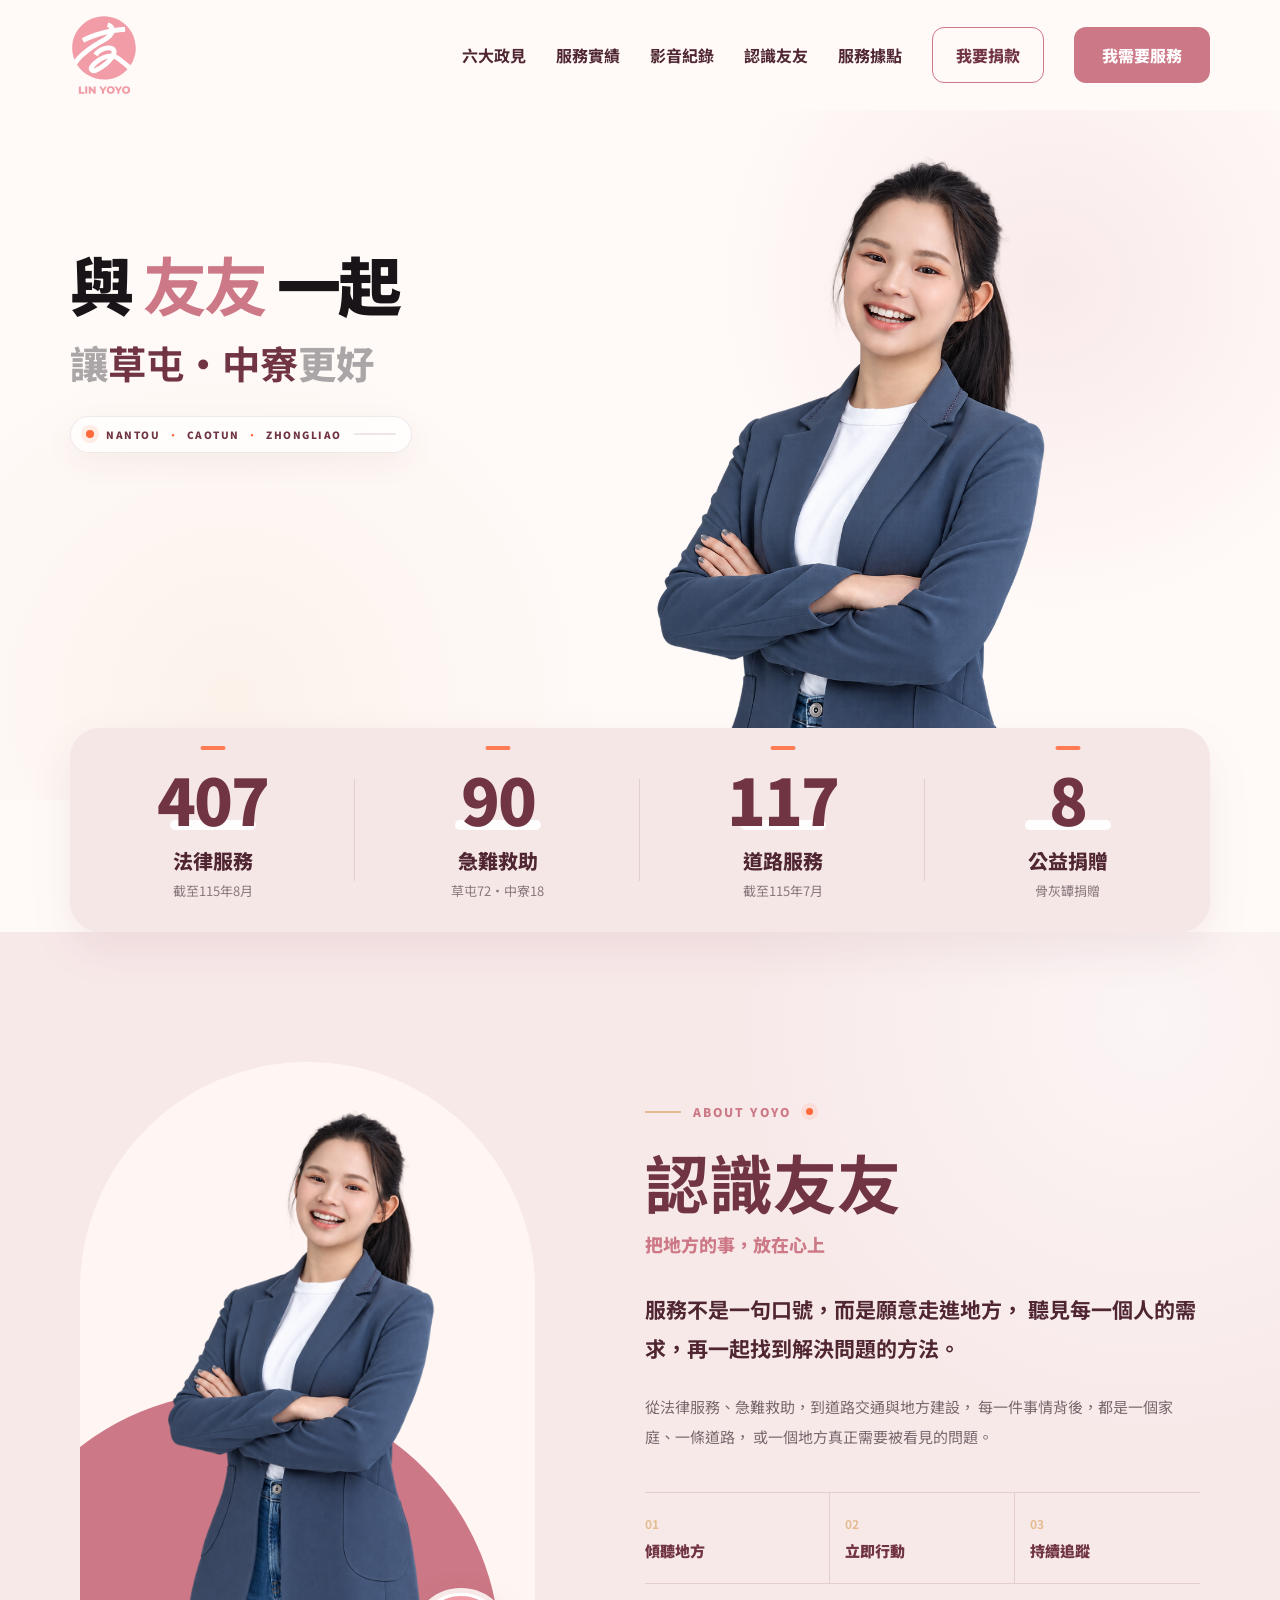
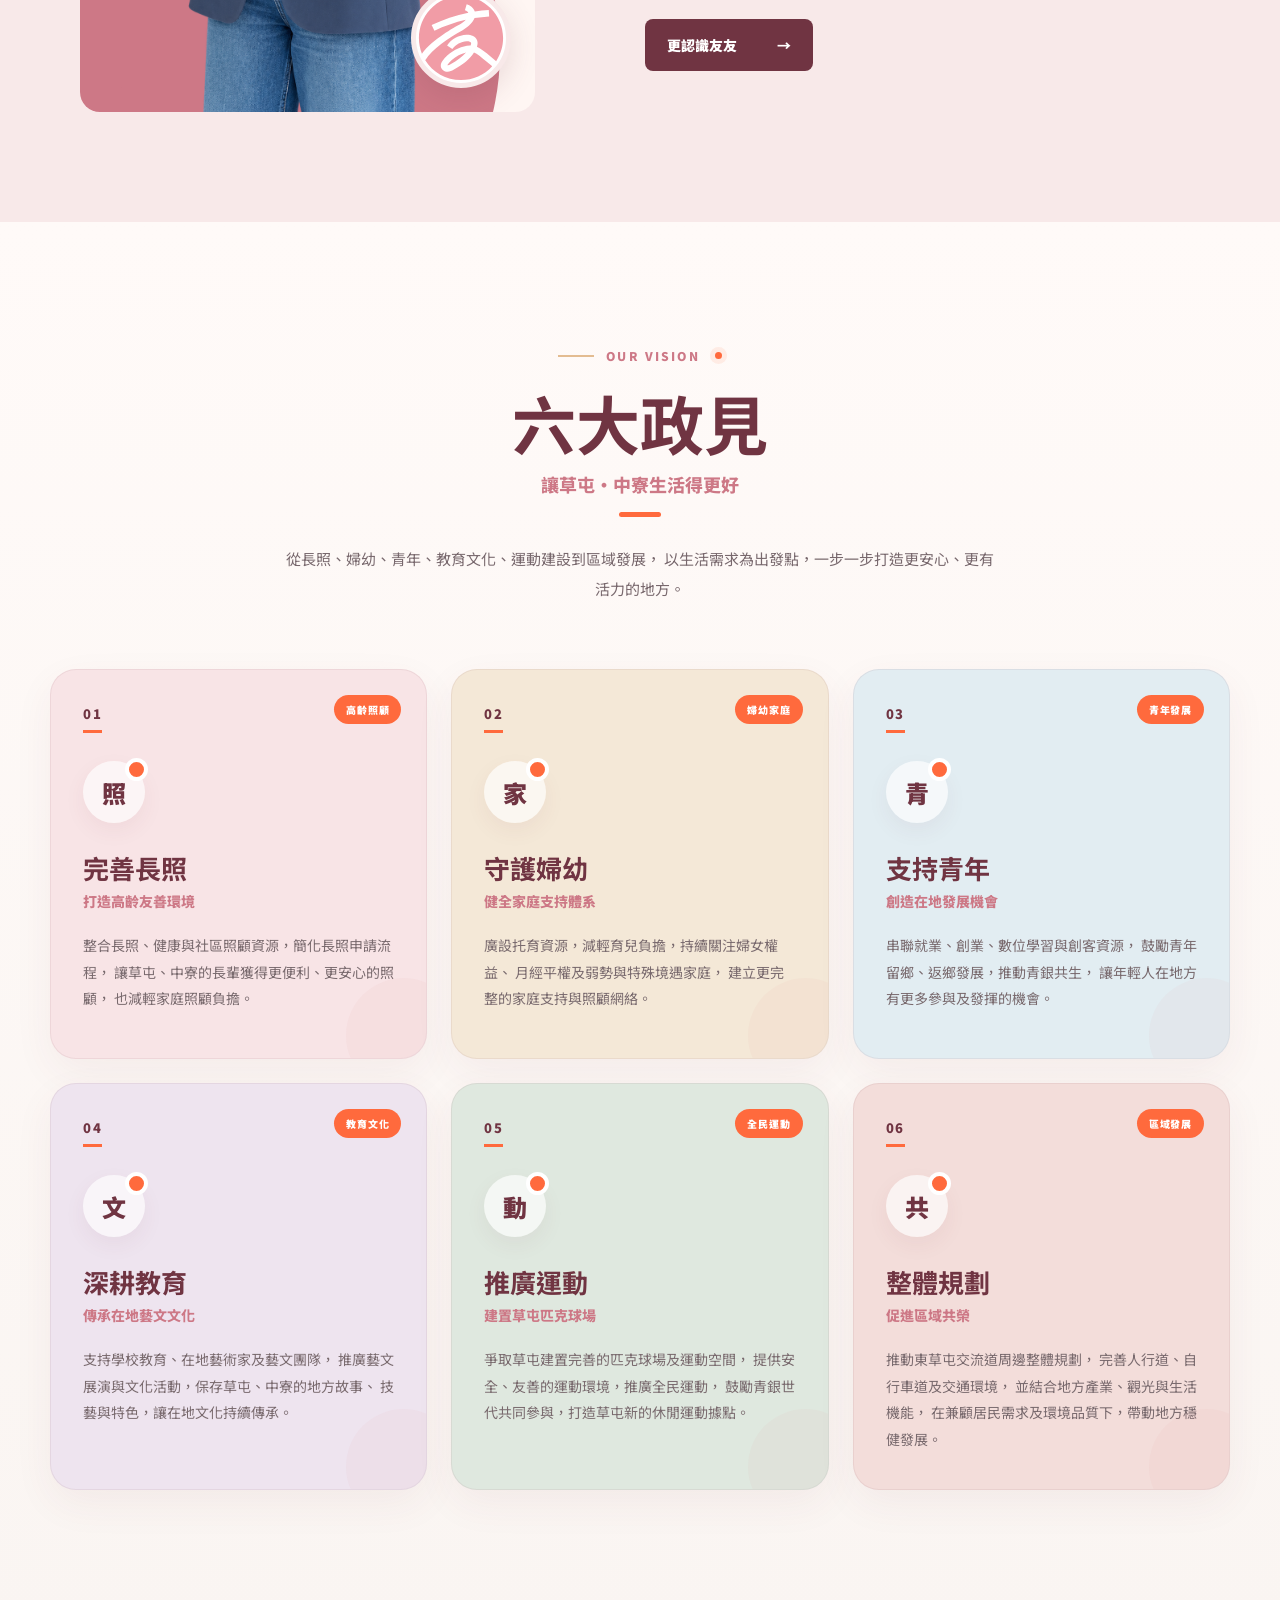
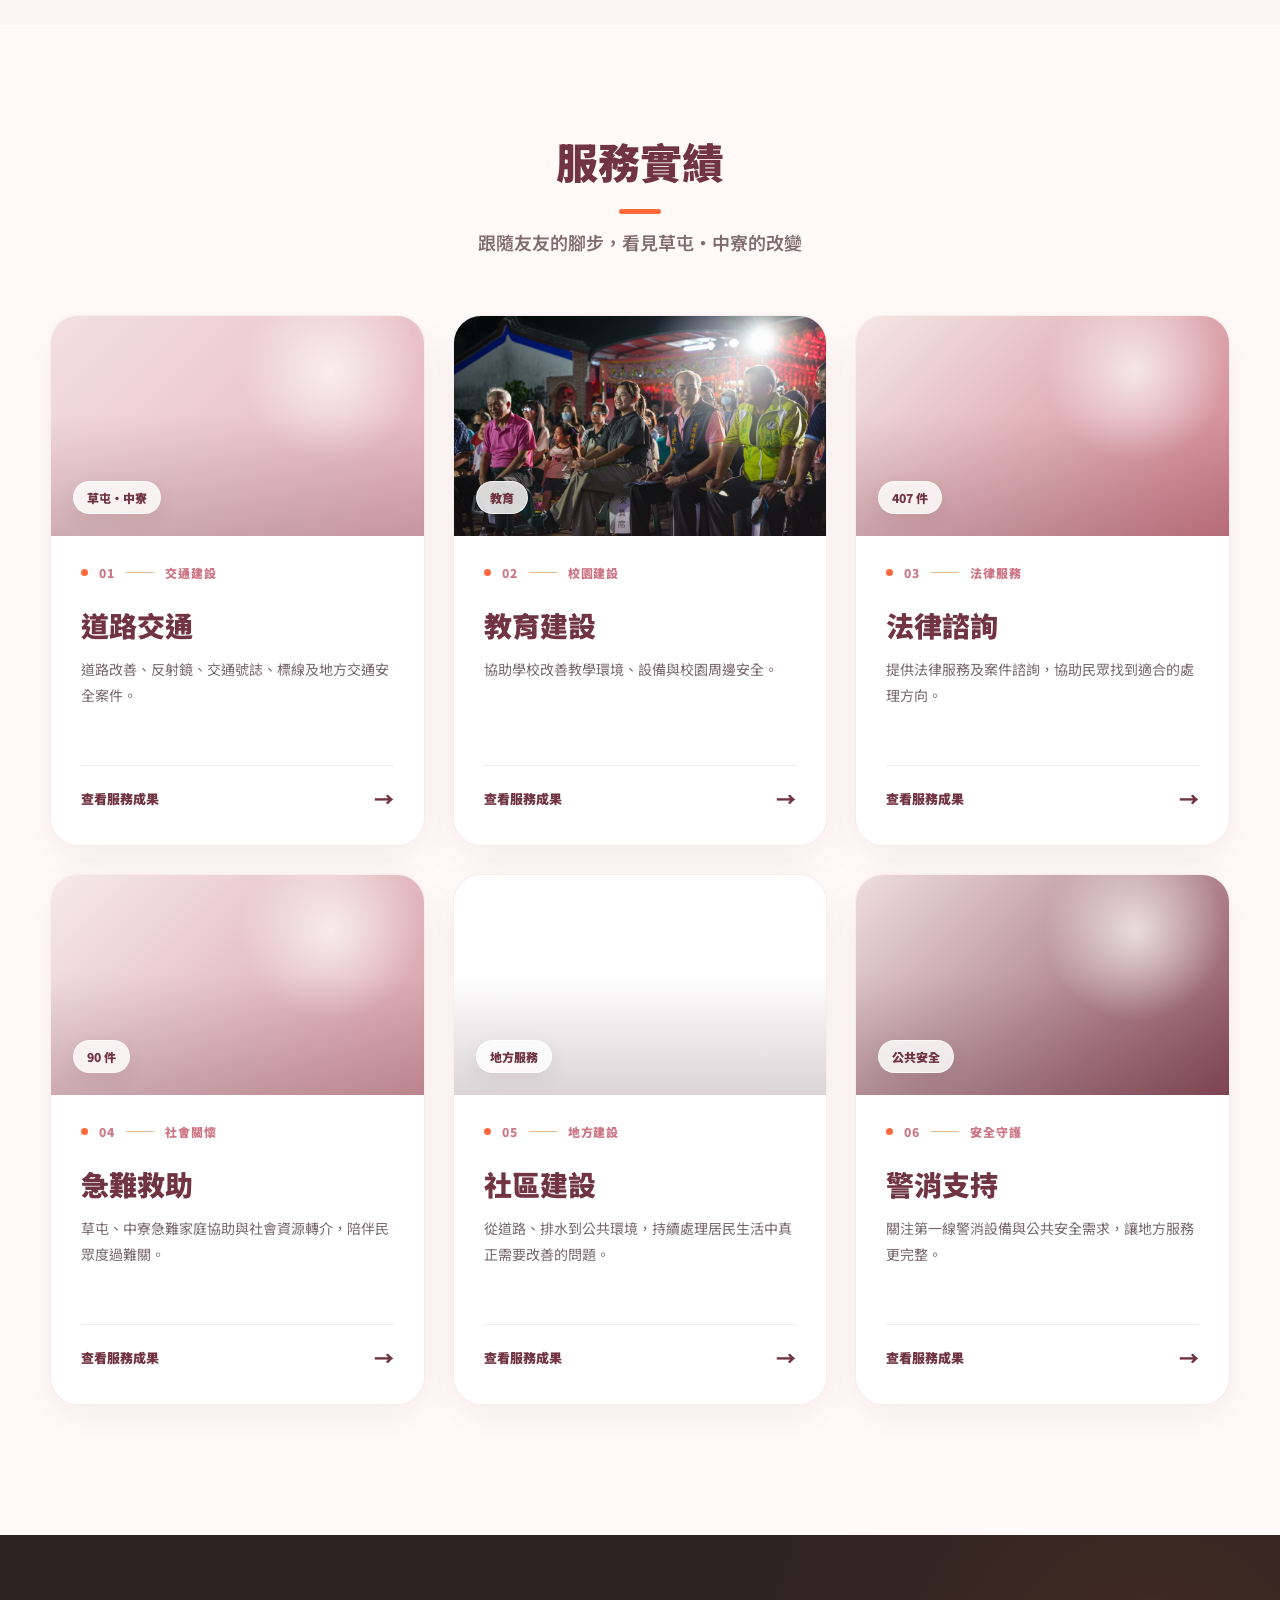
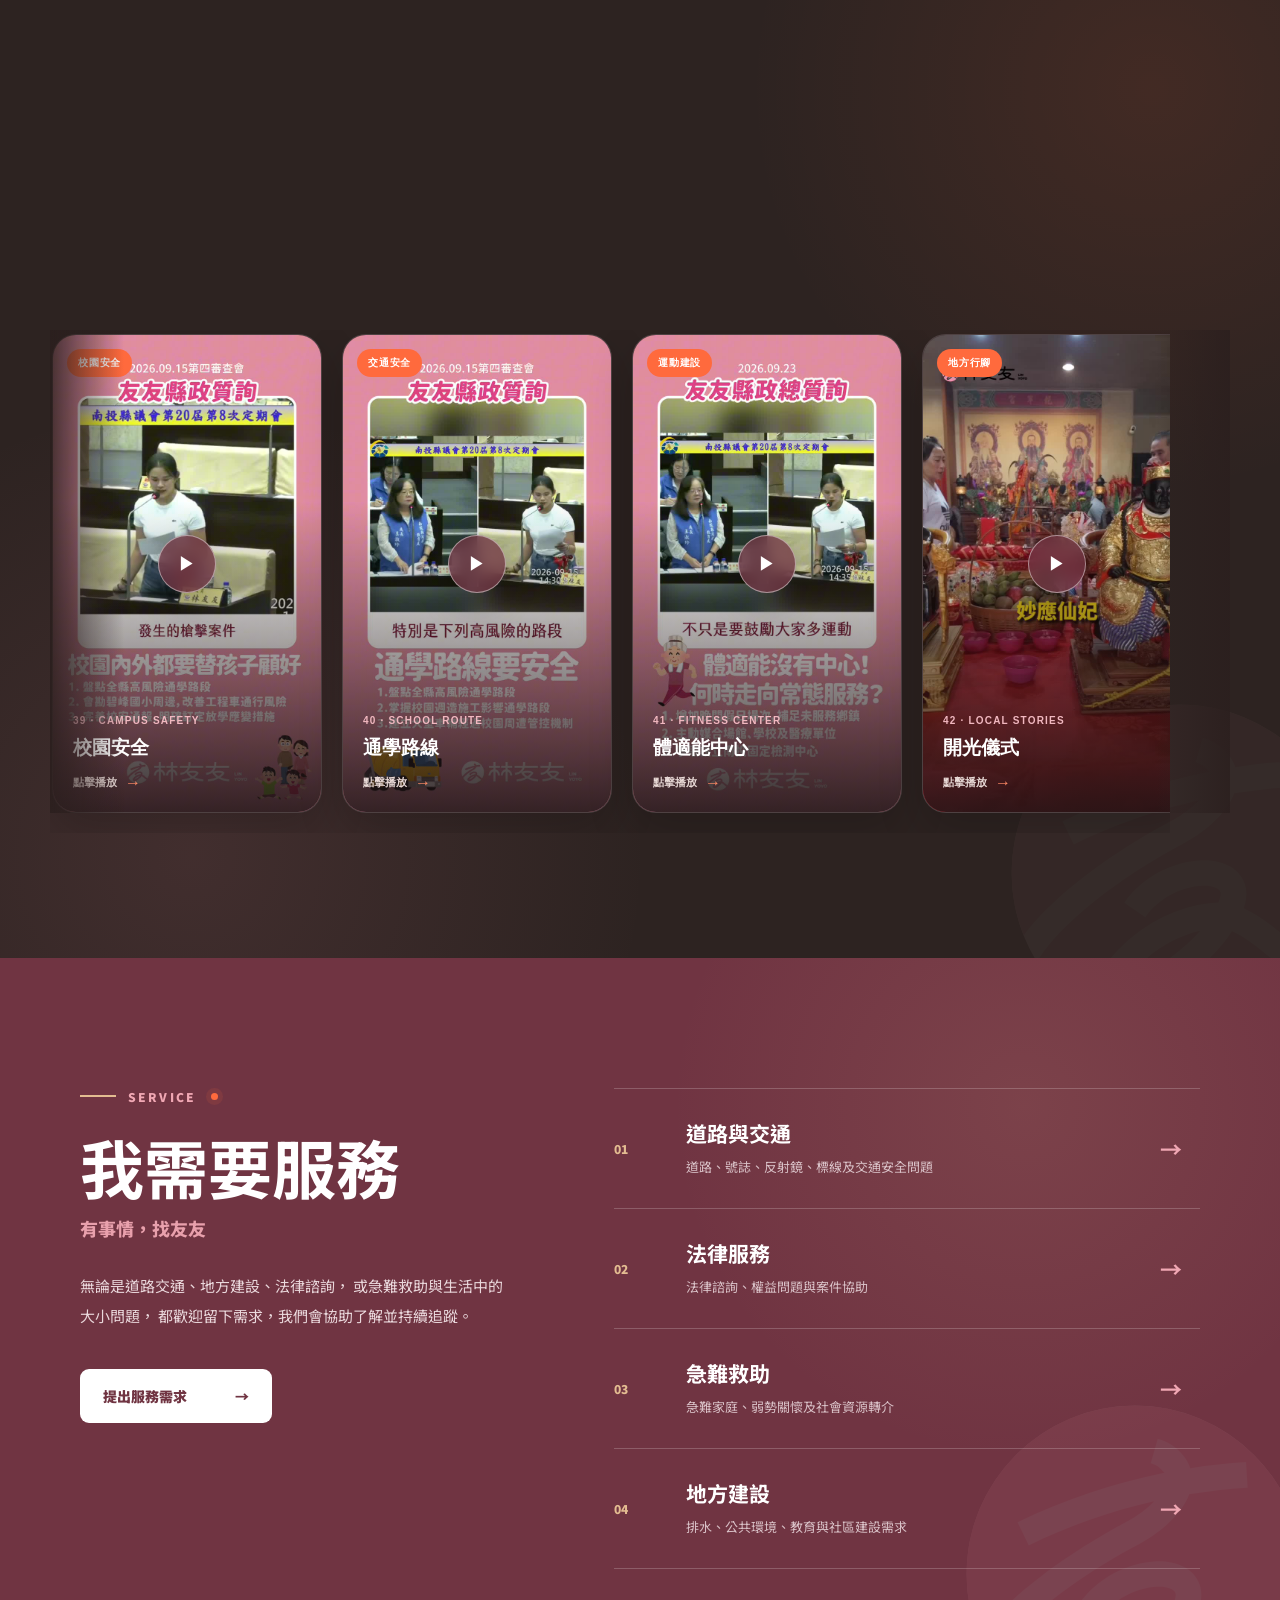
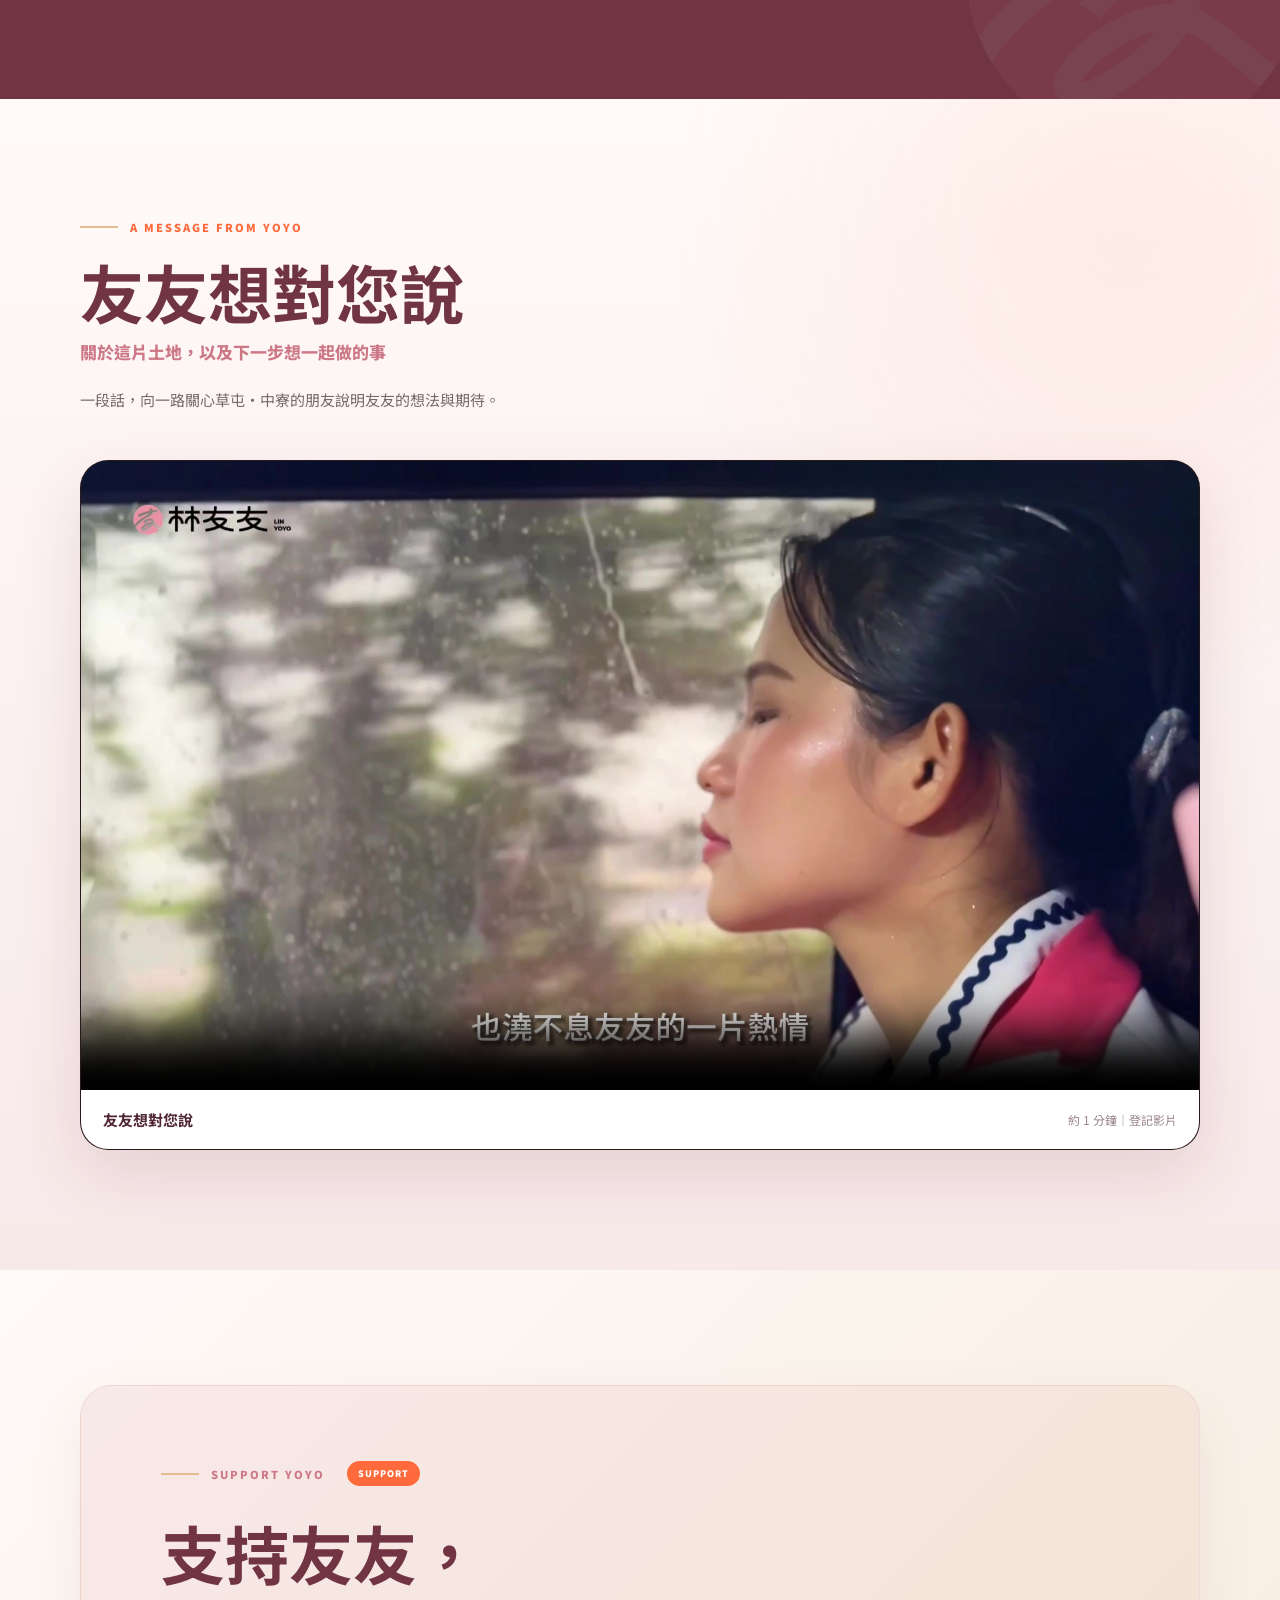
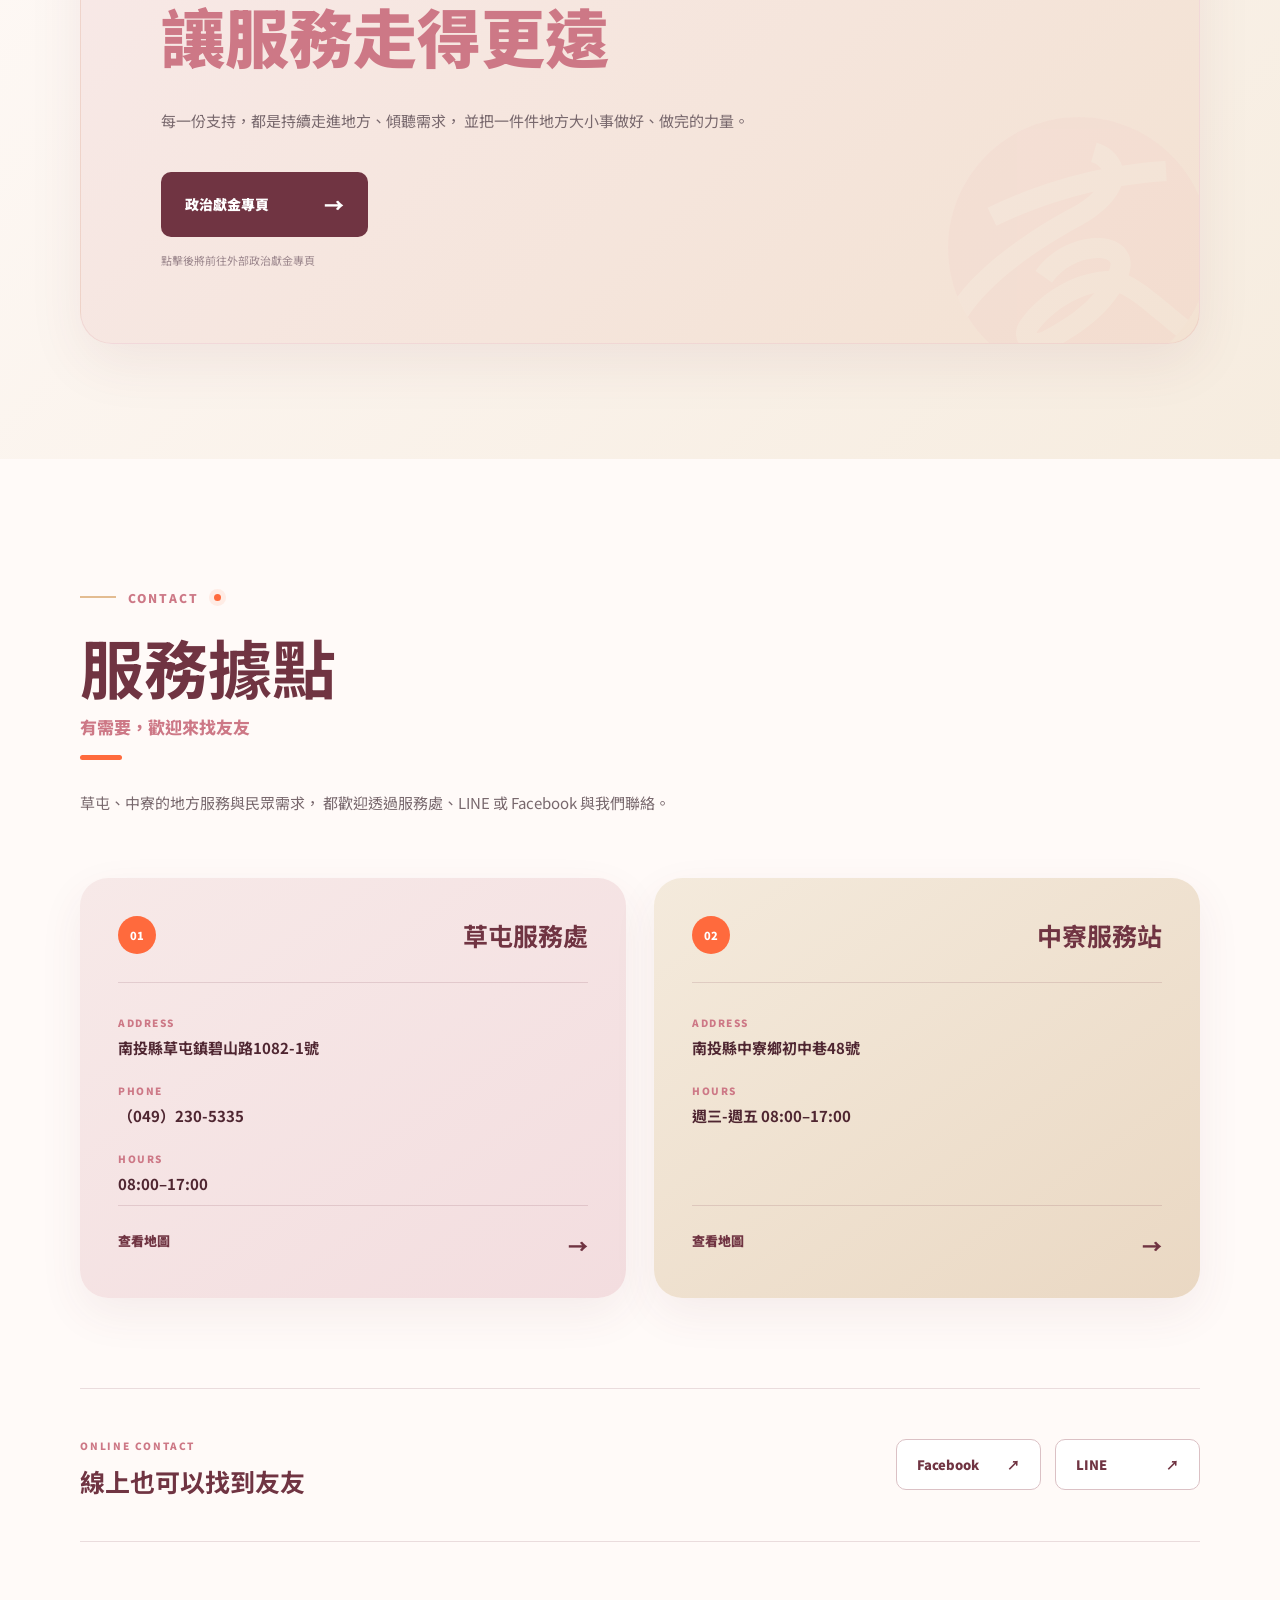
==== commit 03bbb15e: "新增友友想對您說影片" ====
--- a/index.html
+++ b/index.html
@@ -3967,6 +3967,133 @@
   .hero-location-line::after { animation: none !important; }
 }
 
+
+/* =========================================
+   友友想對您說｜登記影片
+========================================= */
+.yoyo-message-section {
+  padding: 120px 30px;
+  background:
+    radial-gradient(circle at 88% 12%, rgba(255,106,61,.09), transparent 30%),
+    linear-gradient(180deg, #fffaf8 0%, #f8e9e9 100%);
+}
+
+.yoyo-message-inner {
+  width: min(1120px, 100%);
+  margin: 0 auto;
+}
+
+.yoyo-message-heading {
+  max-width: 720px;
+  margin-bottom: 46px;
+}
+
+.yoyo-message-kicker {
+  display: flex;
+  align-items: center;
+  gap: 12px;
+  color: var(--yoyo-pop, #ff6a3d);
+  font-size: 11px;
+  font-weight: 900;
+  letter-spacing: .18em;
+}
+
+.yoyo-message-kicker::before {
+  content: "";
+  width: 38px;
+  height: 2px;
+  background: var(--yoyo-gold, #e3bc91);
+}
+
+.yoyo-message-heading h2 {
+  margin-top: 20px;
+  color: var(--yoyo-wine, #703442);
+  font-size: clamp(44px, 5vw, 66px);
+  line-height: 1.15;
+}
+
+.yoyo-message-heading h2 small {
+  display: block;
+  margin-top: 14px;
+  color: var(--yoyo-pink, #cd7886);
+  font-size: 17px;
+  font-weight: 800;
+}
+
+.yoyo-message-heading p {
+  margin-top: 24px;
+  color: #78686d;
+  font-size: 15px;
+  line-height: 1.9;
+}
+
+.yoyo-message-video {
+  position: relative;
+  overflow: hidden;
+  border: 1px solid rgba(112,52,66,.12);
+  border-radius: 28px;
+  background: #1e1717;
+  box-shadow: 0 24px 65px rgba(112,52,66,.14);
+}
+
+.yoyo-message-video video {
+  width: 100%;
+  aspect-ratio: 16 / 9;
+  display: block;
+  object-fit: cover;
+  background: #1e1717;
+}
+
+.yoyo-message-caption {
+  display: flex;
+  align-items: center;
+  justify-content: space-between;
+  gap: 22px;
+  padding: 19px 22px;
+  background: #fff;
+  color: var(--yoyo-wine-dark, #4f2631);
+}
+
+.yoyo-message-caption strong {
+  font-size: 15px;
+}
+
+.yoyo-message-caption span {
+  color: #9a858a;
+  font-size: 12px;
+}
+
+/* 影音紀錄：取消左右箭頭 */
+.video-arrow,
+.video-controls {
+  display: none !important;
+}
+
+@media (max-width: 640px) {
+  .yoyo-message-section {
+    padding: 78px 18px 84px;
+  }
+
+  .yoyo-message-heading {
+    margin-bottom: 30px;
+  }
+
+  .yoyo-message-heading h2 {
+    font-size: 42px;
+  }
+
+  .yoyo-message-video {
+    border-radius: 20px;
+  }
+
+  .yoyo-message-caption {
+    align-items: flex-start;
+    flex-direction: column;
+    gap: 5px;
+    padding: 16px 18px;
+  }
+}
+
 </style>
 </head>
 
@@ -4563,9 +4690,7 @@
     </div>
 
     <div class="video-carousel reveal">
-      <button class="video-arrow" type="button" data-video-prev aria-label="上一支影片">‹</button>
-
-      <div class="video-viewport">
+<div class="video-viewport">
         <div class="video-track" id="videoTrack">
 
           <button class="video-card" type="button"
@@ -4615,7 +4740,7 @@
 
           <button class="video-card" type="button"
             data-video="https://drive.google.com/file/d/1vhKe-NMaAea3BTe5Gv_5iRngcL3kw35X/preview"
-            data-title="地方行腳｜廟開光儀式">
+            data-title="地方行腳｜開光儀式">
             <div class="video-thumb">
               <img src="images/video-42.jpg" alt="林友友議員參與廟開光儀式影片封面" loading="lazy">
               <span class="video-tag">地方行腳</span>
@@ -4630,9 +4755,7 @@
 
         </div>
       </div>
-
-      <button class="video-arrow" type="button" data-video-next aria-label="下一支影片">›</button>
-    </div>
+</div>
   </div>
 </section>
 
@@ -4757,6 +4880,46 @@
      政治獻金
 ========================= -->
 
+
+<!-- =========================
+     友友想對您說
+========================= -->
+<section class="yoyo-message-section" id="message">
+  <div class="yoyo-message-inner">
+
+    <div class="yoyo-message-heading reveal">
+      <div class="yoyo-message-kicker">A MESSAGE FROM YOYO</div>
+
+      <h2>
+        友友想對您說
+        <small>關於這片土地，以及下一步想一起做的事</small>
+      </h2>
+
+      <p>
+        一段話，向一路關心草屯・中寮的朋友說明友友的想法與期待。
+      </p>
+    </div>
+
+    <div class="yoyo-message-video reveal">
+      <video
+        controls
+        playsinline
+        preload="metadata"
+        poster="images/yoyo-message.jpg"
+      >
+        <source src="videos/yoyo-message.mp4" type="video/mp4">
+        您的瀏覽器不支援影片播放。
+      </video>
+
+      <div class="yoyo-message-caption">
+        <strong>友友想對您說</strong>
+        <span>約 1 分鐘｜登記影片</span>
+      </div>
+    </div>
+
+  </div>
+</section>
+
 <section class="donation-section" id="donate">
 
   <div class="donation-inner reveal">
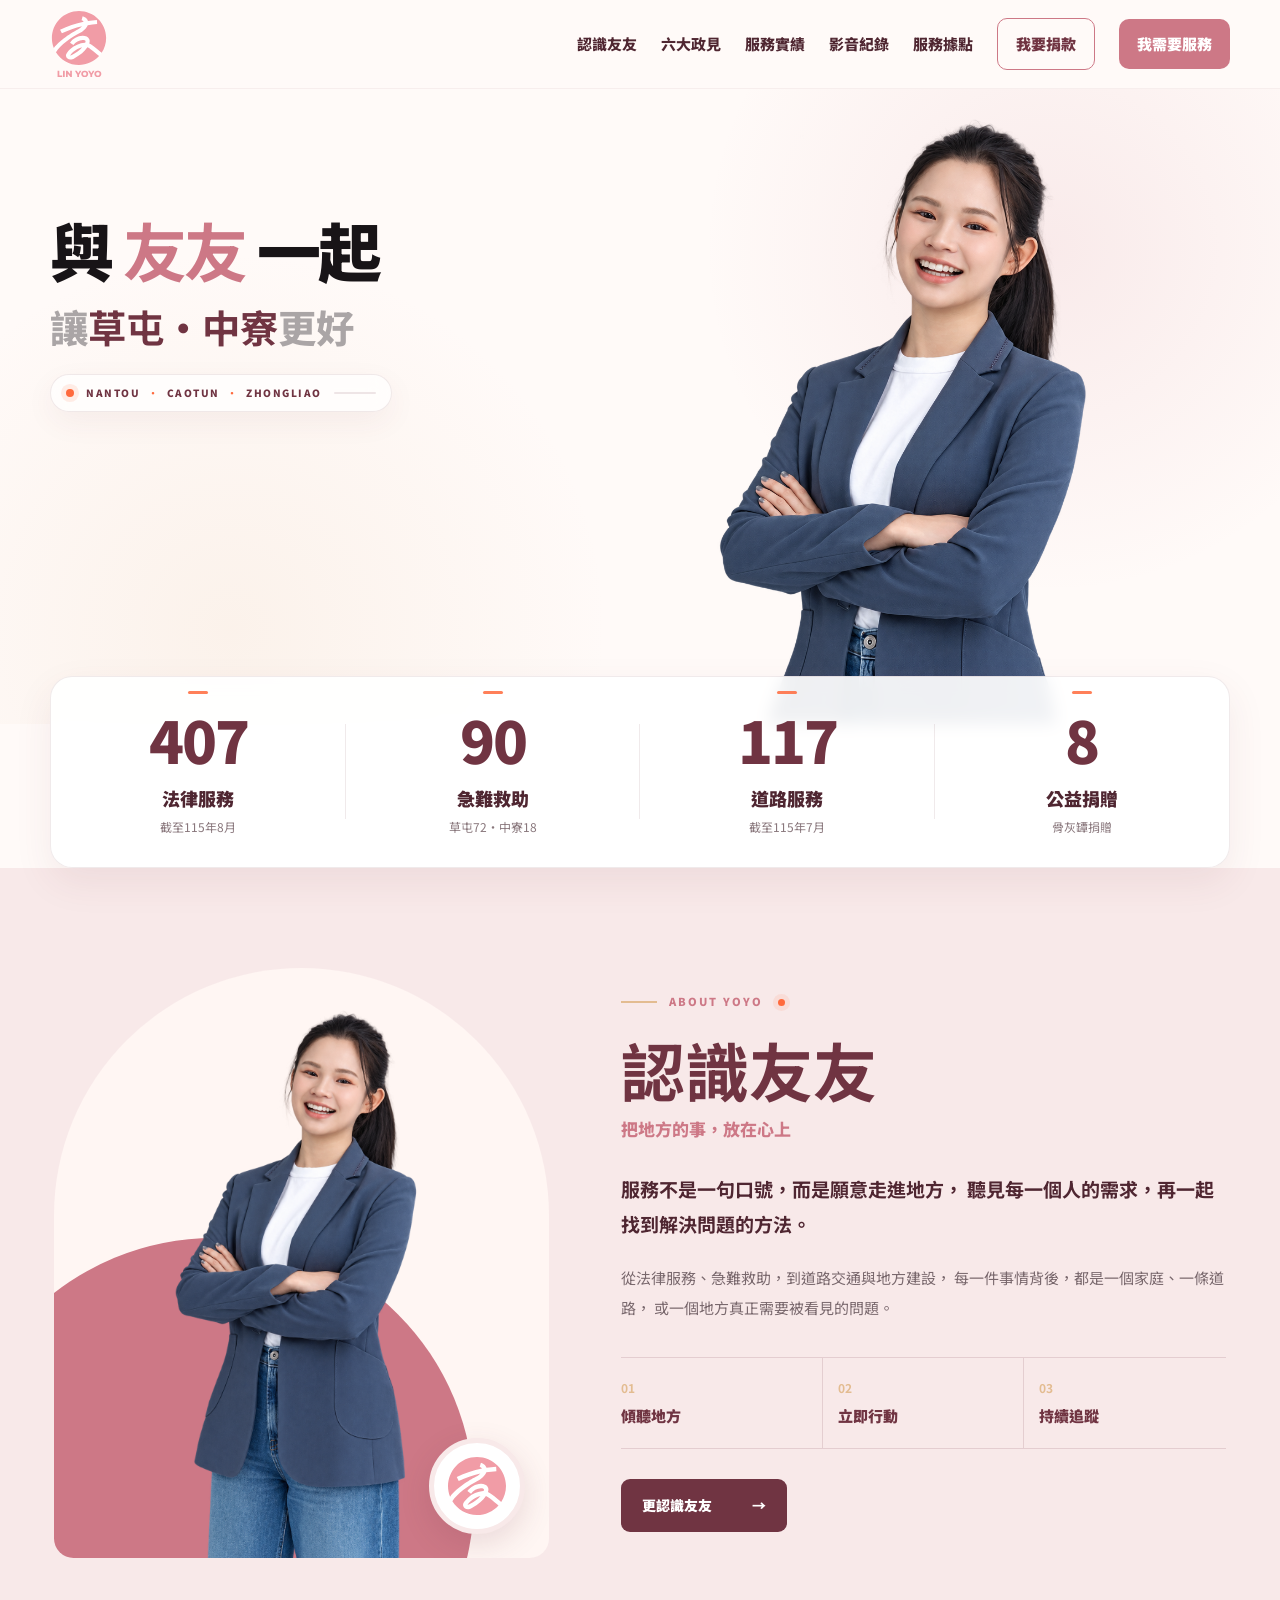
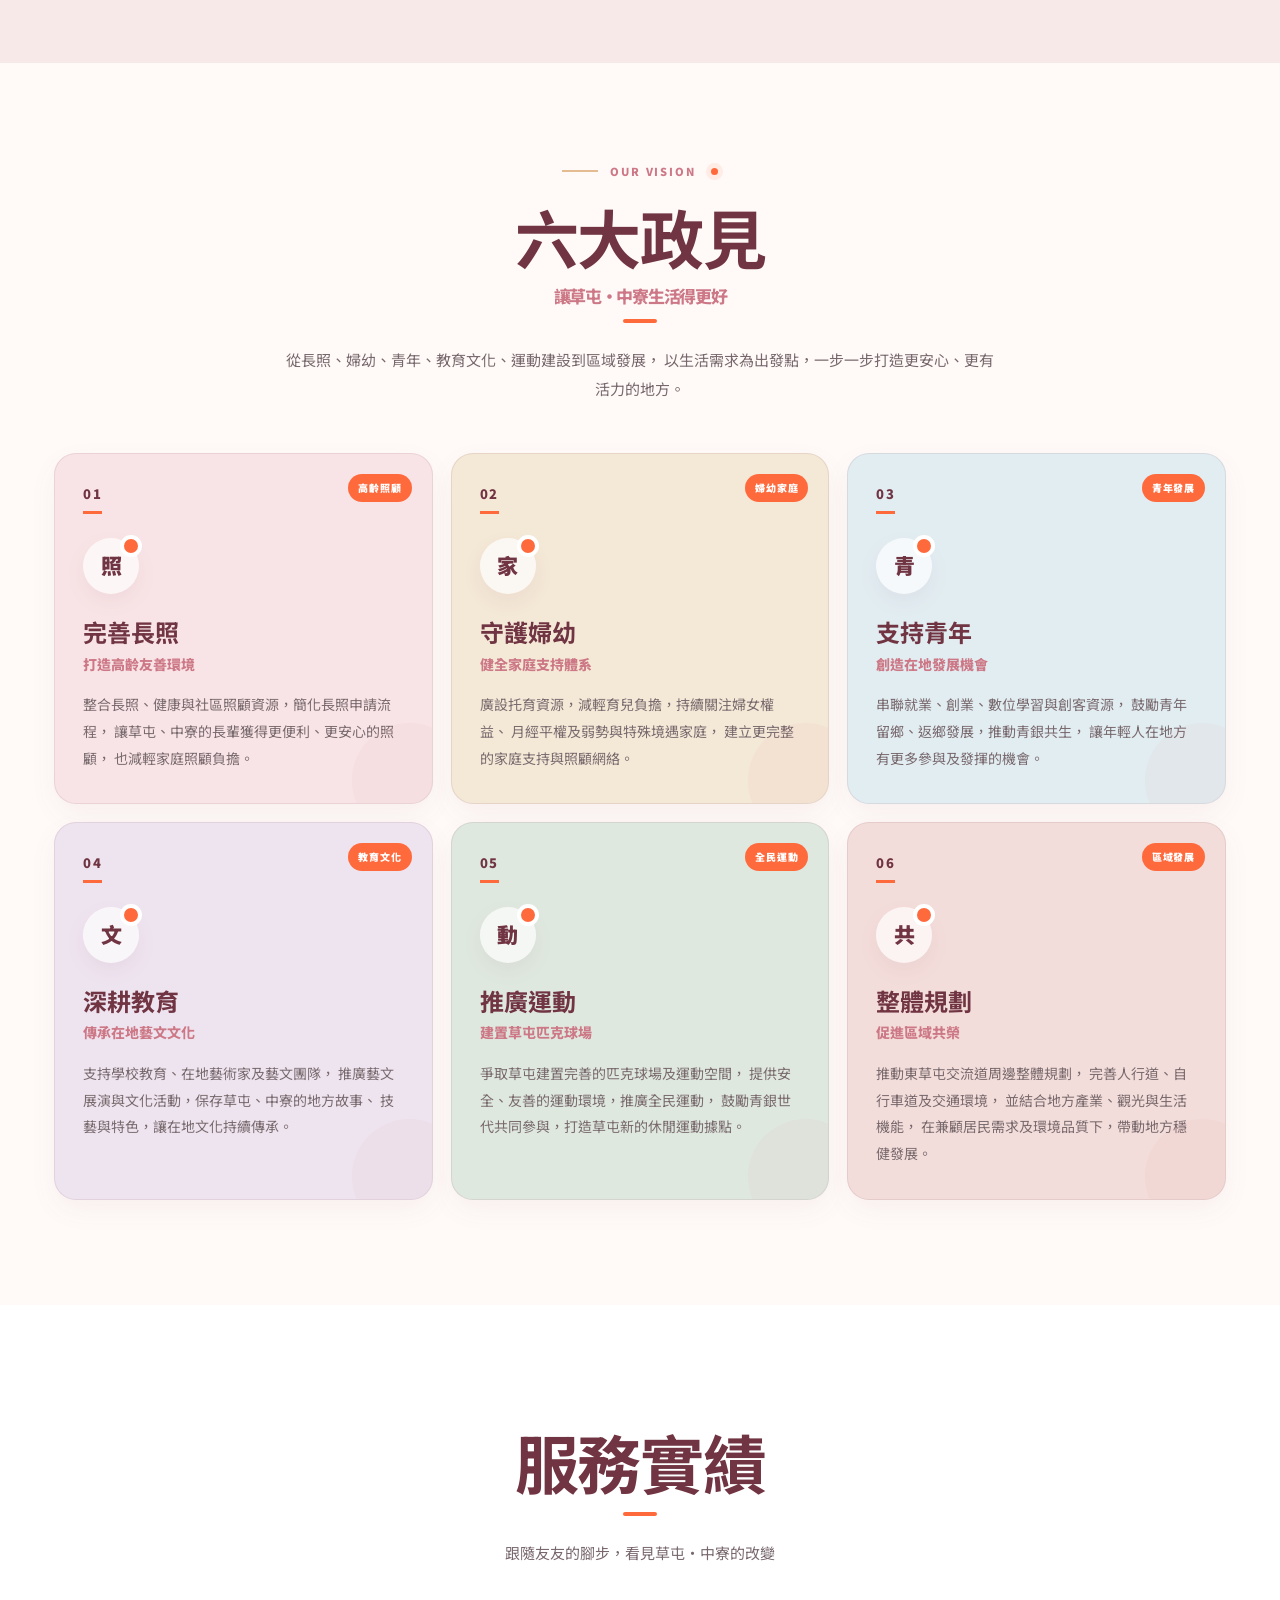
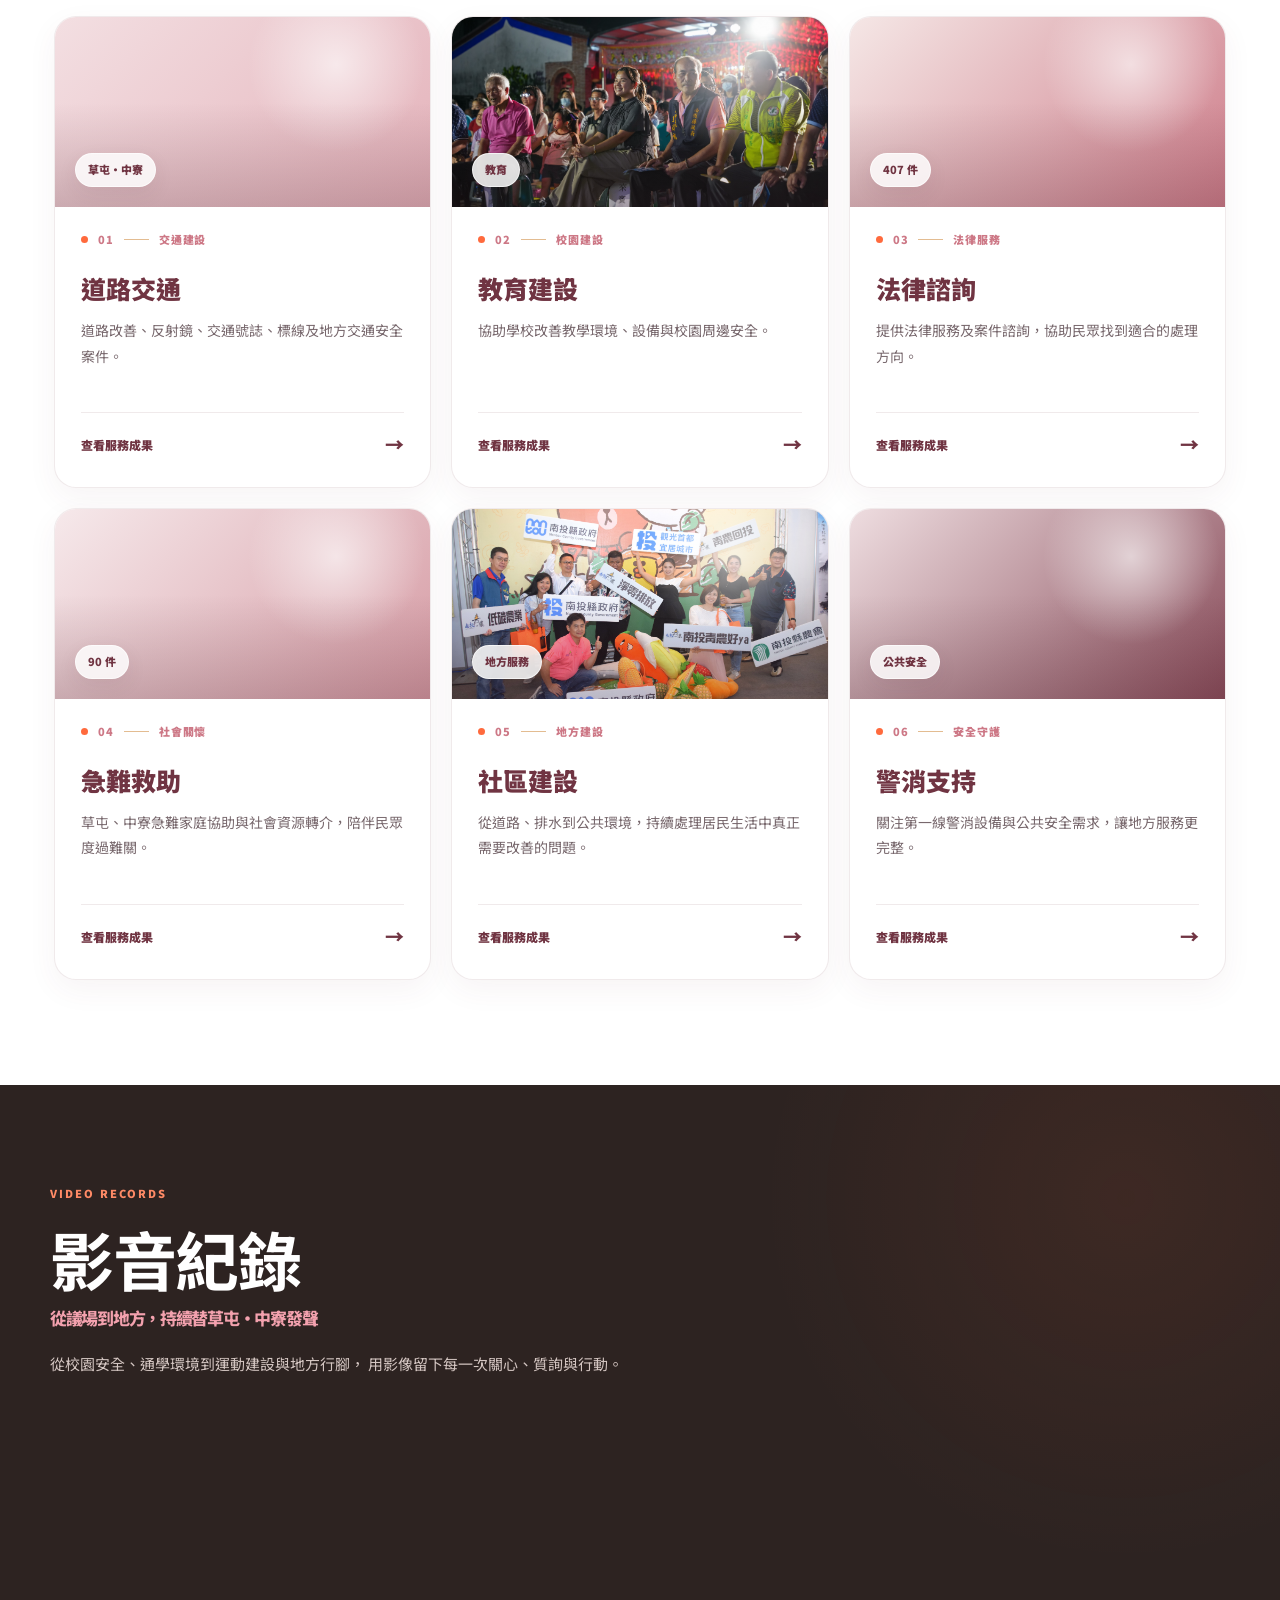
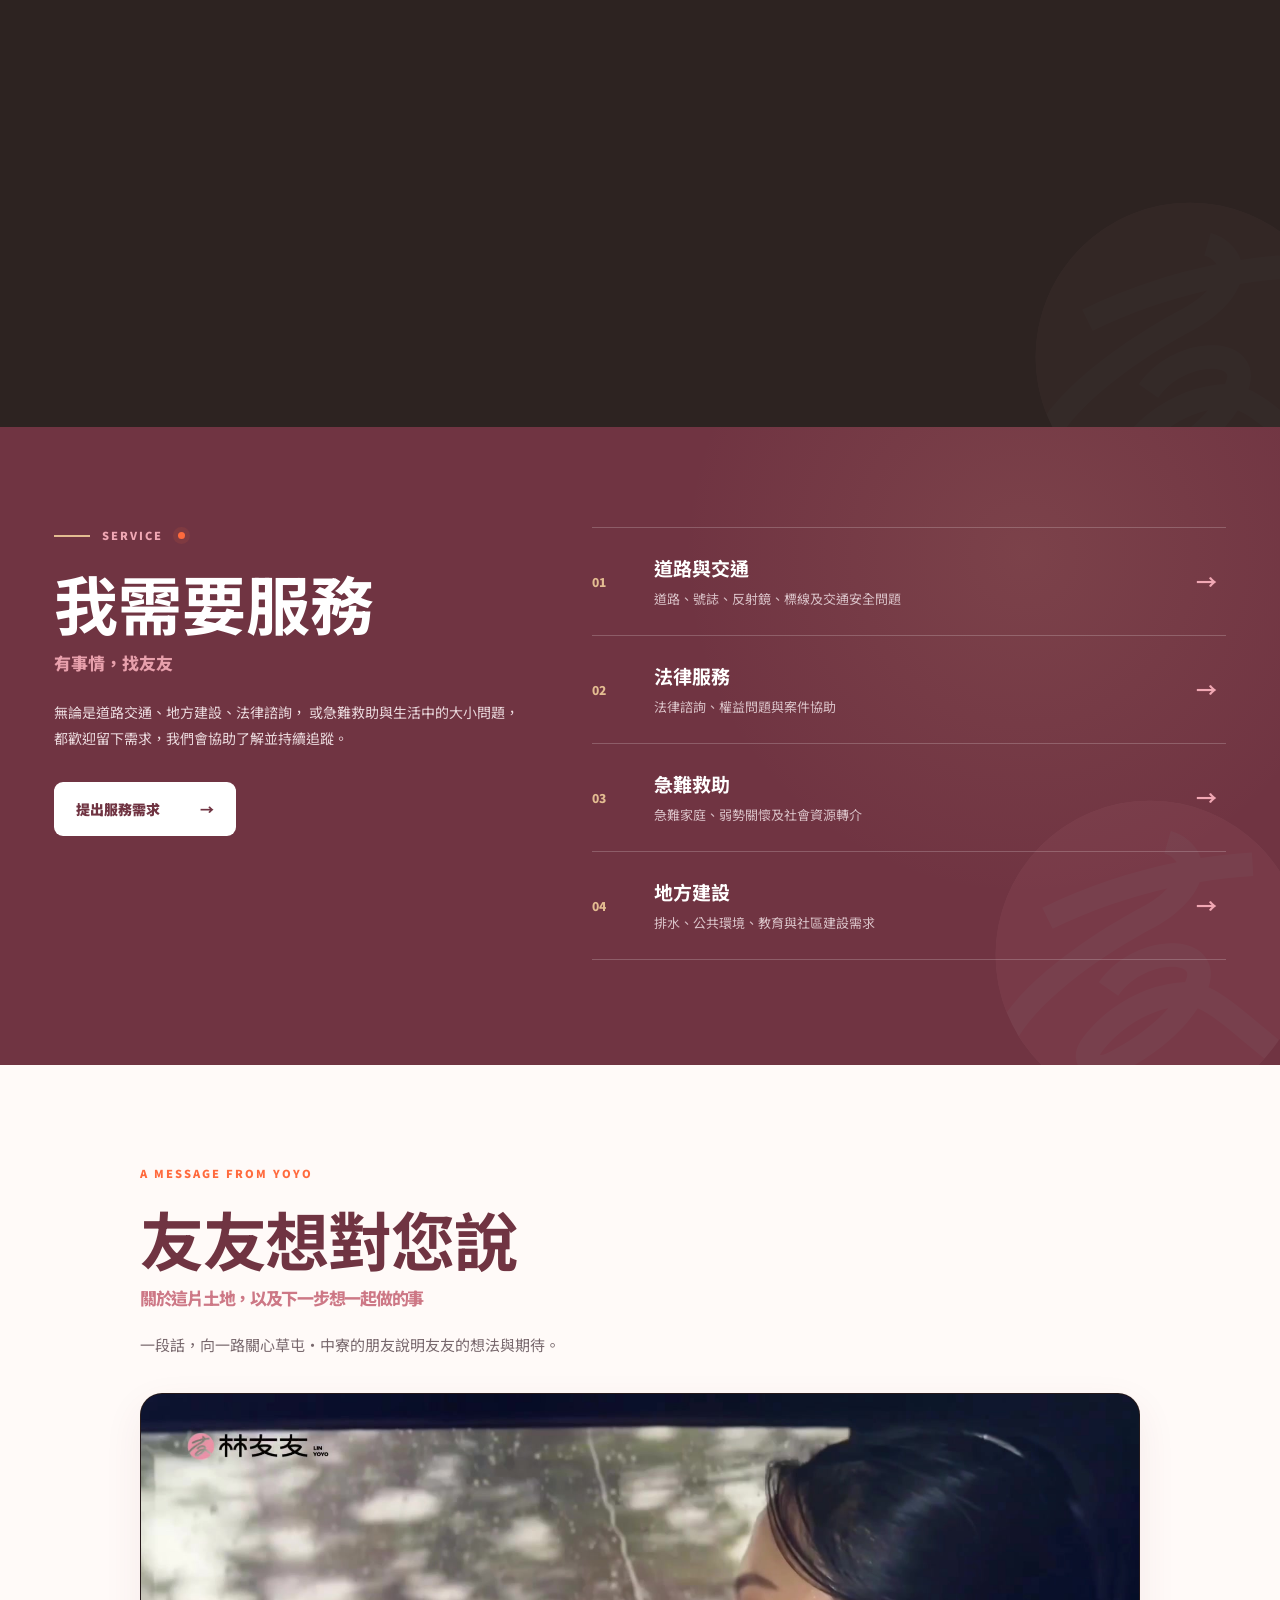
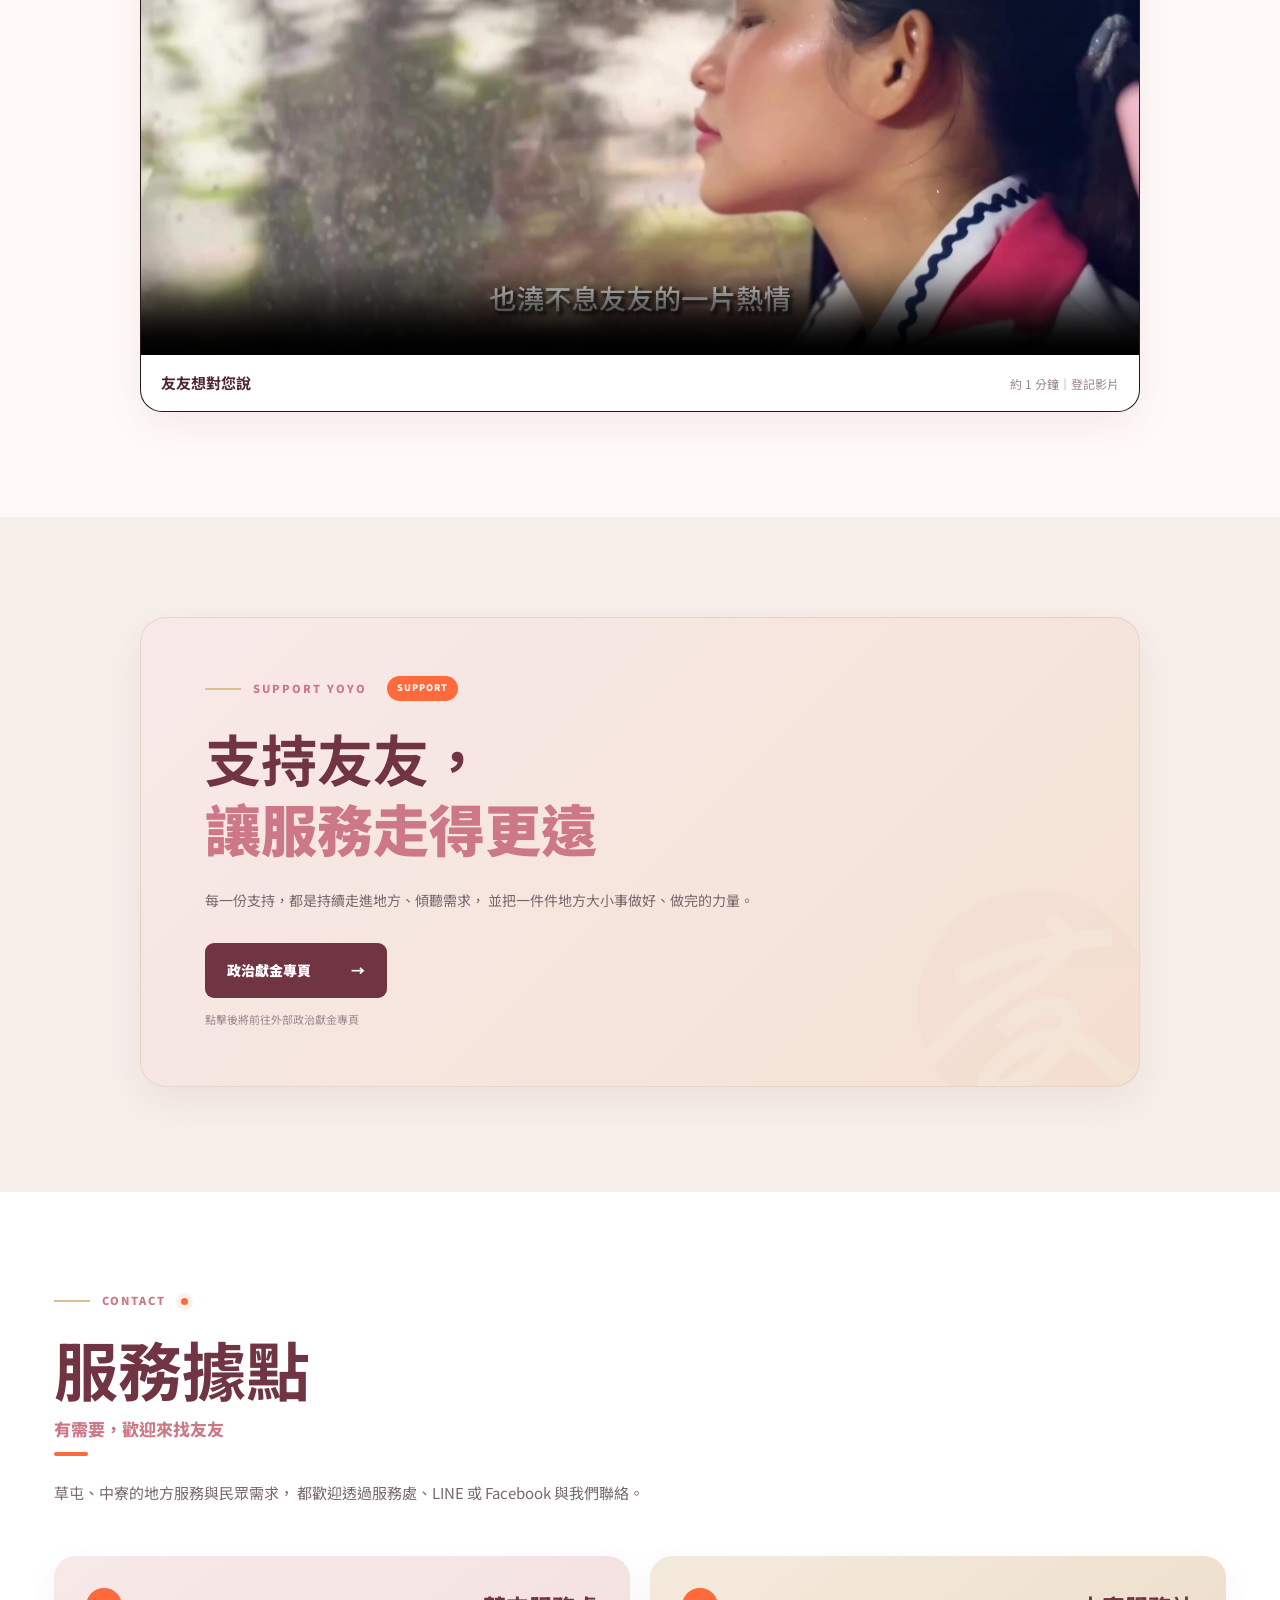
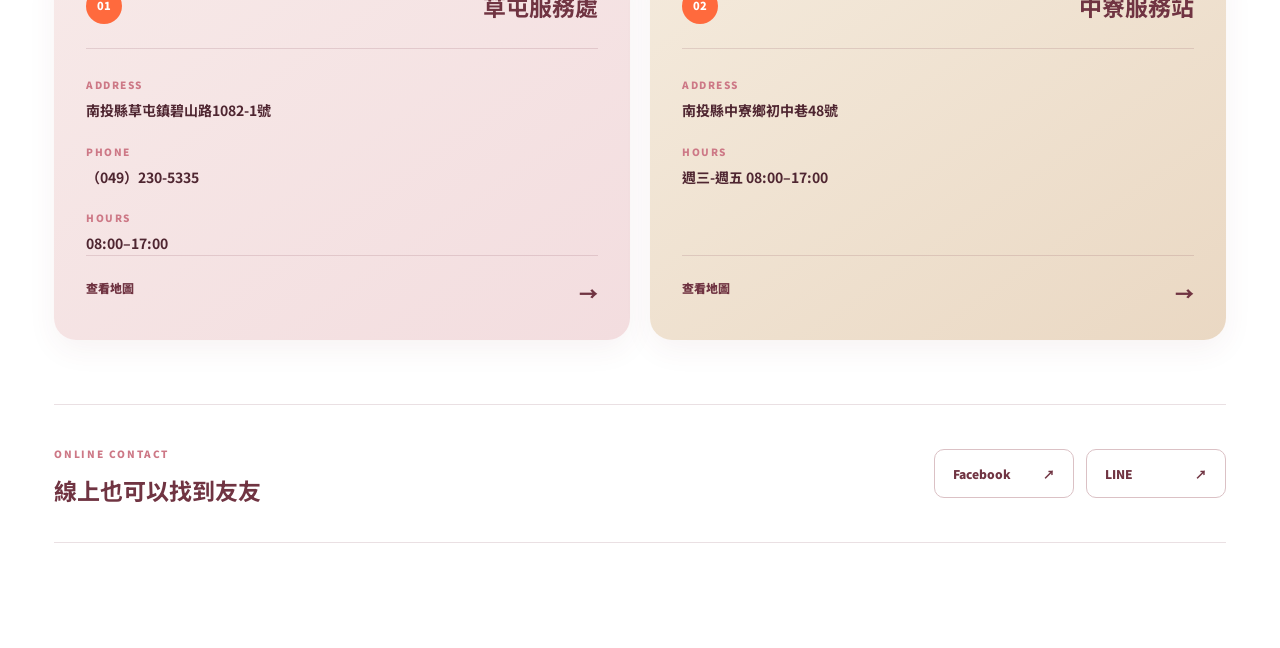
==== commit 20e2d0fe: "新增完整服務成果頁並修復成果圖片" ====
--- a/index.html
+++ b/index.html
@@ -4,7 +4,7 @@
   <meta charset="UTF-8">
   <meta name="viewport" content="width=device-width, initial-scale=1.0">
 
-  <title>林友友｜服務實績</title>
+  <title>林友友｜草屯・中寮服務</title>
 
   <link rel="preconnect" href="https://fonts.googleapis.com">
   <link rel="preconnect" href="https://fonts.gstatic.com" crossorigin>
@@ -13,3565 +13,309 @@
   <link rel="apple-touch-icon" href="images/apple-touch-icon.png">
 
   <style>
-    * {
-      box-sizing: border-box;
-      margin: 0;
-      padding: 0;
-    }
-
-    html {
-      scroll-behavior: smooth;
-    }
-
-    body {
-      font-family: "Noto Sans TC", sans-serif;
-      background: #f7f7f5;
-      color: #123d2c;
-    }
-
-    a {
-      color: inherit;
-      text-decoration: none;
-    }
-
-    /* =========================
-       Header
-    ========================= */
-
-    .header {
-      position: relative;
-      z-index: 20;
-      width: 100%;
-      background: #f7f7f5;
-    }
-
-    .header-inner {
-      max-width: 1380px;
-      margin: auto;
-      min-height: 110px;
-      padding: 0 40px;
-
-      display: flex;
-      align-items: center;
-      justify-content: space-between;
-    }
-
-    .logo {
-      width: 64px;
-      height: 64px;
-      border-radius: 50%;
-      border: 3px solid #16603f;
-
-      display: flex;
-      align-items: center;
-      justify-content: center;
-
-      font-size: 22px;
-      font-weight: 900;
-      color: #16603f;
-    }
-
-    .nav {
-      display: flex;
-      align-items: center;
-      gap: 48px;
-
-      font-size: 18px;
-      font-weight: 700;
-    }
-
-    .nav a {
-      transition: opacity .2s ease;
-    }
-
-    .nav a:hover {
-      opacity: .6;
-    }
-
-    .service-button {
-      padding: 16px 28px;
-      background: #12b981;
-      color: white;
-      border-radius: 12px;
-      font-weight: 800;
-      transition: transform .2s ease;
-    }
-
-    .service-button:hover {
-      transform: translateY(-2px);
-    }
-
-    /* =========================
-       Hero
-    ========================= */
-
-    .hero {
-      position: relative;
-      min-height: 690px;
-      overflow: hidden;
-    }
-
-    .hero-inner {
-      position: relative;
-      max-width: 1380px;
-      min-height: 690px;
-      margin: auto;
-      padding: 0 40px;
-    }
-
-    .hero-copy {
-      position: absolute;
-      left: 40px;
-      top: 210px;
-      z-index: 3;
-    }
-
-    .hero-title {
-      font-size: clamp(42px, 5vw, 72px);
-      line-height: 1.2;
-      font-weight: 900;
-      letter-spacing: -2px;
-      color: #111;
-    }
-
-    .hero-title strong {
-      color: #16603f;
-    }
-
-    .hero-subtitle {
-      margin-top: 18px;
-      font-size: clamp(28px, 3vw, 44px);
-      line-height: 1.25;
-      font-weight: 800;
-      color: #9ba2a9;
-    }
-
-    .hero-subtitle strong {
-      color: #16603f;
-    }
-
-    .hero-action {
-      display: inline-flex;
-      align-items: center;
-      gap: 10px;
-
-      margin-top: 48px;
-      padding: 18px 34px;
-
-      border: 1px solid #9de2c8;
-      border-radius: 12px;
-      background: #eafff6;
-
-      color: #586271;
-      font-size: 18px;
-      font-weight: 700;
-
-      box-shadow: 0 10px 24px rgba(0,0,0,.08);
-      transition: .2s ease;
-    }
-
-    .hero-action:hover {
-      transform: translateY(-3px);
-      box-shadow: 0 14px 30px rgba(0,0,0,.12);
-    }
-
-    .hero-person {
-      position: absolute;
-      right: 20px;
-      bottom: 0;
-
-      height: 650px;
-      max-width: 58%;
-      object-fit: contain;
-      object-position: bottom right;
-
-      z-index: 2;
-    }
-
-    /* =========================
-       Statistics
-    ========================= */
-
-    .stats-wrap {
-      position: relative;
-      z-index: 10;
-      max-width: 1380px;
-      margin: -45px auto 0;
-      padding: 0 40px;
-    }
-
-    .stats {
-      display: grid;
-      grid-template-columns: repeat(4, 1fr);
-
-      border-radius: 30px;
-      background: #dedee1;
-      overflow: hidden;
-
-      box-shadow: 0 12px 36px rgba(0,0,0,.04);
-    }
-
-    .stat {
-      position: relative;
-      padding: 42px 20px 36px;
-      text-align: center;
-    }
-
-    .stat:not(:last-child)::after {
-      content: "";
-      position: absolute;
-      right: 0;
-      top: 25%;
-      width: 1px;
-      height: 50%;
-      background: rgba(0,0,0,.08);
-    }
-
-    .counter {
-      font-size: clamp(46px, 5vw, 74px);
-      line-height: 1;
-      font-weight: 900;
-      color: #064d33;
-      letter-spacing: -2px;
-    }
-
-    .stat-label {
-      margin-top: 15px;
-      font-size: 20px;
-      font-weight: 800;
-      color: #144832;
-    }
-
-    .stat-note {
-      margin-top: 6px;
-      font-size: 13px;
-      color: #68716c;
-    }
-
-    /* =========================
-       Achievement intro
-    ========================= */
-
-    .achievements {
-      padding: 120px 40px;
-    }
-
-    .section-inner {
-      max-width: 1380px;
-      margin: auto;
-    }
-
-    .section-heading {
-      text-align: center;
-    }
-
-    .section-heading h2 {
-      font-size: 42px;
-      font-weight: 900;
-      color: #16603f;
-    }
-
-    .section-heading p {
-      margin-top: 15px;
-      font-size: 18px;
-      font-weight: 600;
-      color: #315e4d;
-    }
-
-    .cards {
-      margin-top: 60px;
-
-      display: grid;
-      grid-template-columns: repeat(3, 1fr);
-      gap: 28px;
-    }
-
-    .card {
-      min-height: 260px;
-      padding: 30px;
-
-      border-radius: 22px;
-      background: white;
-
-      box-shadow: 0 8px 30px rgba(0,0,0,.06);
-
-      transition:
-        transform .25s ease,
-        box-shadow .25s ease;
-    }
-
-    .card:hover {
-      transform: translateY(-6px);
-      box-shadow: 0 16px 40px rgba(0,0,0,.1);
-    }
-
-    .card-no {
-      font-size: 14px;
-      color: #18a779;
-      font-weight: 800;
-    }
-
-    .card h3 {
-      margin-top: 50px;
-      font-size: 28px;
-      color: #124c35;
-    }
-
-    .card p {
-      margin-top: 12px;
-      line-height: 1.8;
-      color: #66736c;
-    }
-
-    /* =========================
-       Reveal animation
-    ========================= */
-
-    .reveal {
-      opacity: 0;
-      transform: translateY(25px);
-      transition: opacity .8s ease, transform .8s ease;
-    }
-
-    .reveal.show {
-      opacity: 1;
-      transform: translateY(0);
-    }
-
-    /* =========================
-       Mobile
-    ========================= */
-
-    @media (max-width: 900px) {
-
-      .header-inner {
-        min-height: 80px;
-        padding: 0 20px;
-      }
-
-      .logo {
-        width: 52px;
-        height: 52px;
-        font-size: 18px;
-      }
-
-      .nav a:not(.service-button) {
-        display: none;
-      }
-
-      .service-button {
-        padding: 12px 18px;
-      }
-
-      .hero {
-        min-height: 720px;
-      }
-
-      .hero-inner {
-        min-height: 720px;
-        padding: 0 20px;
-      }
-
-      .hero-copy {
-        top: 75px;
-        left: 20px;
-        right: 20px;
-      }
-
-      .hero-title {
-        font-size: 44px;
-      }
-
-      .hero-subtitle {
-        font-size: 28px;
-      }
-
-      .hero-action {
-        margin-top: 25px;
-      }
-
-      .hero-person {
-        height: 440px;
-        max-width: 95%;
-        right: -20px;
-        bottom: 0;
-      }
-
-      .stats-wrap {
-        margin-top: -25px;
-        padding: 0 16px;
-      }
-
-      .stats {
-        grid-template-columns: repeat(2, 1fr);
-        border-radius: 22px;
-      }
-
-      .stat {
-        padding: 30px 10px;
-      }
-
-      .stat:nth-child(2)::after {
-        display: none;
-      }
-
-      .stat:nth-child(-n+2) {
-        border-bottom: 1px solid rgba(0,0,0,.08);
-      }
-
-      .counter {
-        font-size: 46px;
-      }
-
-      .stat-label {
-        font-size: 16px;
-      }
-
-      .cards {
-        grid-template-columns: 1fr;
-      }
-
-      .achievements {
-        padding: 90px 20px;
-      }
-    }
 /* =========================================
-   B版首頁精修
-========================================= */
-
-/* Hero 收緊 */
-.hero {
-  min-height: 620px;
-}
-
-.hero-inner {
-  min-height: 620px;
-}
-
-/* 左邊文字稍微往上 */
-.hero-copy {
-  top: 150px;
-}
-
-/* 人物去背版 */
-.hero-person {
-  height: 650px;
-  max-width: none;
-
-  right: 65px;
-  bottom: -5px;
-
-  object-fit: contain;
-  object-position: bottom center;
-
-  z-index: 2;
-}
-
-/* 統計數字往上壓，跟人物接在一起 */
-.stats-wrap {
-  margin-top: -55px;
-}
-
-/* 標題稍微更有比例 */
-.hero-title {
-  font-size: clamp(48px, 5vw, 70px);
-  letter-spacing: -3px;
-}
-
-.hero-subtitle {
-  margin-top: 16px;
-}
-
-/* 服務按鈕 */
-.hero-action {
-  margin-top: 38px;
-  padding: 17px 30px;
-  border-radius: 11px;
-}
-
-/* 數字區 */
-.stats {
-  border-radius: 28px;
-}
-
-.stat {
-  padding-top: 38px;
-  padding-bottom: 32px;
-}
-
-
-/* =========================================
-   手機版
-========================================= */
-
-@media (max-width: 900px) {
-
-  .hero {
-    min-height: 680px;
-  }
-
-  .hero-inner {
-    min-height: 680px;
-  }
-
-  .hero-copy {
-    top: 55px;
-  }
-
-  .hero-title {
-    font-size: 42px;
-    letter-spacing: -2px;
-  }
-
-  .hero-subtitle {
-    font-size: 26px;
-  }
-
-  .hero-person {
-    height: 430px;
-
-    right: -30px;
-    bottom: 0;
-  }
-
-  .stats-wrap {
-    margin-top: -35px;
-  }
-
-}/* ===== Header 正式 Logo ===== */
-
-.logo {
-  width: 180px;
-  height: 72px;
-  border: none !important;
-  border-radius: 0 !important;
-  padding: 0;
-  display: flex;
-  align-items: center;
-  justify-content: flex-start;
-}
-
-.logo img {
-  display: block;
-  width: 100%;
-  height: 100%;
-  object-fit: contain;
-  object-position: left center;
-}
-/* =========================================
-   林友友 B版｜粉紅酒紅正式配色
+   林友友網站｜整理版 V2
+   單一乾淨樣式表：品牌、區塊、響應式
 ========================================= */
 
 :root {
   --yoyo-pink: #cd7886;
   --yoyo-pink-light: #f5e7e6;
   --yoyo-pink-soft: #faeeee;
-
   --yoyo-wine: #703442;
   --yoyo-wine-dark: #4f2631;
-
   --yoyo-gold: #e3bc91;
-
   --yoyo-cream: #faf3f0;
   --yoyo-paper: #fffaf8;
-
   --yoyo-gray: #9da0a5;
-}
-
-
-/* ===== 全站背景 ===== */
-
-body {
-  background: var(--yoyo-paper);
-  color: var(--yoyo-wine-dark);
-}
-
-
-/* ===== Header ===== */
-
-.header {
-  background: var(--yoyo-paper);
-}
-
-.nav {
-  color: var(--yoyo-wine-dark);
-}
-
-.nav a:hover {
-  color: var(--yoyo-pink);
-  opacity: 1;
-}
-
-
-/* 右上主要按鈕 */
-.service-button {
-  background: var(--yoyo-pink);
-  color: #fff;
-}
-
-.service-button:hover {
-  background: var(--yoyo-wine);
-}
-
-
-/* ===== Hero ===== */
-
-/* 修正人物頭部被裁切 */
-.hero {
-  min-height: 680px;
-  background: var(--yoyo-paper);
-  overflow: hidden;
-}
-
-.hero-inner {
-  min-height: 680px;
-}
-
-
-/* 左邊文案 */
-.hero-copy {
-  top: 155px;
-}
-
-.hero-title {
-  color: #181417;
-}
-
-.hero-title strong {
-  color: var(--yoyo-pink);
-}
-
-.hero-subtitle {
-  color: #aaa5a6;
-}
-
-.hero-subtitle strong {
-  color: var(--yoyo-wine);
-}
-
-
-/* 我要服務 */
-.hero-action {
-  background: #fff7f5;
-  border: 1px solid #ecc5ca;
-  color: var(--yoyo-wine);
-
-  box-shadow:
-    0 12px 30px rgba(112, 52, 66, .10);
-}
-
-.hero-action:hover {
-  background: var(--yoyo-pink-light);
-  border-color: var(--yoyo-pink);
-}
-
-
-/* ===== 人物 ===== */
-
-.hero-person {
-  height: 655px;
-
-  right: 85px;
-  bottom: -4px;
-
-  max-width: none;
-  object-fit: contain;
-  object-position: bottom center;
-}
-
-
-/* ===== 四大數字 ===== */
-
-.stats-wrap {
-  margin-top: -62px;
-}
-
-.stats {
-  background: var(--yoyo-pink-light);
-  border-radius: 30px;
-
-  box-shadow:
-    0 18px 45px rgba(112, 52, 66, .08);
-}
-
-.stat:not(:last-child)::after {
-  background: rgba(112, 52, 66, .13);
-}
-
-.counter {
-  color: var(--yoyo-wine);
-}
-
-.stat-label {
-  color: var(--yoyo-wine-dark);
-}
-
-.stat-note {
-  color: #89777c;
-}
-
-
-/* ===== 服務實績 ===== */
-
-.achievements {
-  background: var(--yoyo-paper);
-}
-
-.section-heading h2 {
-  color: var(--yoyo-wine);
-}
-
-.section-heading p {
-  color: #816b71;
-}
-
-
-/* 卡片 */
-.card {
-  background: #ffffff;
-
-  border: 1px solid rgba(205, 120, 134, .14);
-
-  box-shadow:
-    0 12px 35px rgba(112, 52, 66, .07);
-}
-
-.card:hover {
-  box-shadow:
-    0 20px 50px rgba(112, 52, 66, .13);
-}
-
-.card-no {
-  color: var(--yoyo-pink);
-}
-
-.card h3 {
-  color: var(--yoyo-wine);
-}
-
-.card p {
-  color: #796a6e;
-}
-
-
-/* ===== Logo ===== */
-
-.logo {
-  width: 100px;
-  height: 82px;
-
-  border: none !important;
-  border-radius: 0 !important;
-}
-
-.logo img {
-  width: 100%;
-  height: 100%;
-  object-fit: contain;
-  object-position: left center;
-}
-
-
-/* =========================================
-   手機版
-========================================= */
-
-@media (max-width: 900px) {
-
-  .hero {
-    min-height: 690px;
-  }
-
-  .hero-inner {
-    min-height: 690px;
-  }
-
-  .hero-copy {
-    top: 55px;
-  }
-
-  .hero-person {
-    height: 425px;
-    right: -20px;
-    bottom: 0;
-  }
-
-  .stats-wrap {
-    margin-top: -32px;
-  }
-
-}
-/* =========================================
-   服務實績區精修
-========================================= */
-
-.achievements {
-  padding: 105px 24px 130px;
-  background: var(--yoyo-paper);
-}
-
-.section-inner {
-  width: min(1320px, 100%);
-  margin: 0 auto;
-}
-
-.cards {
-  width: 100%;
-  margin: 58px auto 0;
-
-  display: grid;
-  grid-template-columns: repeat(3, minmax(0, 1fr));
-  gap: 26px;
-}
-
-.card {
-  min-height: 300px;
-  padding: 34px 34px 38px;
-
-  border: 1px solid rgba(205, 120, 134, .16);
-  border-radius: 28px;
-
-  background: #fff;
-
-  box-shadow:
-    0 16px 45px rgba(112, 52, 66, .07);
-
-  overflow: hidden;
-}
-
-/* 編號 */
-.card-no {
-  display: flex;
-  align-items: center;
-  gap: 14px;
-
-  color: var(--yoyo-pink);
-  font-size: 14px;
-  font-weight: 900;
-  letter-spacing: .08em;
-}
-
-.card-no::after {
-  content: "";
-  width: 38px;
-  height: 2px;
-  display: block;
-  background: var(--yoyo-gold);
-}
-
-/* 卡片標題 */
-.card h3 {
-  margin-top: 58px;
-  color: var(--yoyo-wine);
-  font-size: 30px;
-  font-weight: 900;
-}
-
-/* 卡片文字 */
-.card p {
-  margin-top: 14px;
-  color: #78686d;
-  font-size: 15px;
-  line-height: 1.9;
-}
-
-/* hover */
-.card:hover {
-  transform: translateY(-7px);
-
-  box-shadow:
-    0 24px 60px rgba(112, 52, 66, .12);
-}
-
-/* Hero 人物小幅往左 */
-.hero-person {
-  right: 115px;
-}
-
-
-/* 手機 */
-@media (max-width: 900px) {
-
-  .cards {
-    grid-template-columns: 1fr;
-  }
-
-  .achievements {
-    padding-inline: 18px;
-  }
-
-  .hero-person {
-    right: -10px;
-  }
-
-}
-/* =========================================
-   服務實績｜新版卡片
-========================================= */
-
-.service-grid {
-  width: min(1320px, 100%);
-  margin: 60px auto 0;
-
-  display: grid;
-  grid-template-columns: repeat(3, minmax(0, 1fr));
-  gap: 28px;
-}
-
-.service-card-pro {
-  overflow: hidden;
-
-  border: 1px solid rgba(205, 120, 134, .14);
-  border-radius: 28px;
-
-  background: #fff;
-
-  box-shadow:
-    0 14px 40px rgba(112, 52, 66, .07);
-
-  transition:
-    transform .3s ease,
-    box-shadow .3s ease;
-}
-
-.service-card-pro:hover {
-  transform: translateY(-7px);
-
-  box-shadow:
-    0 25px 60px rgba(112, 52, 66, .13);
-}
-
-
-/* 上方圖片區 */
-.service-media {
-  height: 220px;
-  position: relative;
-  overflow: hidden;
-
-  display: flex;
-  align-items: flex-end;
-
-  padding: 22px;
-}
-
-.service-media::before {
-  content: "";
-
-  position: absolute;
-  inset: 0;
-
-  background:
-    radial-gradient(
-      circle at 75% 25%,
-      rgba(255,255,255,.7),
-      transparent 28%
-    );
-}
-
-.service-media span {
-  position: relative;
-  z-index: 2;
-
-  padding: 7px 13px;
-
-  border-radius: 999px;
-
-  background: rgba(255,255,255,.82);
-
-  color: var(--yoyo-wine);
-
-  font-size: 12px;
-  font-weight: 900;
-
-  backdrop-filter: blur(8px);
-}
-
-
-/* 六種淡色調 */
-.media-traffic {
-  background:
-    linear-gradient(
-      135deg,
-      #f3dfe2,
-      #e4b2ba
-    );
-}
-
-.media-education {
-  background:
-    linear-gradient(
-      135deg,
-      #f8eee7,
-      #e3bc91
-    );
-}
-
-.media-law {
-  background:
-    linear-gradient(
-      135deg,
-      #f5e7e6,
-      #ce7d8a
-    );
-}
-
-.media-help {
-  background:
-    linear-gradient(
-      135deg,
-      #f6e9eb,
-      #d69ba4
-    );
-}
-
-.media-community {
-  background:
-    linear-gradient(
-      135deg,
-      #faf0e7,
-      #e0b68b
-    );
-}
-
-.media-safety {
-  background:
-    linear-gradient(
-      135deg,
-      #eedde0,
-      #884b59
-    );
-}
-
-
-/* 文字區 */
-.service-body {
-  padding: 28px 30px 32px;
-}
-
-.service-meta {
-  display: flex;
-  align-items: center;
-  gap: 11px;
-
-  color: var(--yoyo-pink);
-
-  font-size: 12px;
-  font-weight: 900;
-  letter-spacing: .08em;
-}
-
-.service-meta i {
-  width: 28px;
-  height: 1px;
-
-  display: block;
-
-  background: var(--yoyo-gold);
-}
-
-.service-card-pro h3 {
-  margin: 24px 0 12px;
-
-  color: var(--yoyo-wine);
-
-  font-size: 28px;
-  font-weight: 900;
-}
-
-.service-card-pro p {
-  min-height: 82px;
-
-  margin: 0;
-
-  color: #78686d;
-
-  font-size: 14px;
-  line-height: 1.85;
-}
-
-.service-more {
-  margin-top: 26px;
-
-  display: flex;
-  align-items: center;
-  justify-content: space-between;
-
-  padding-top: 18px;
-
-  border-top: 1px solid rgba(112,52,66,.10);
-
-  color: var(--yoyo-wine);
-
-  font-size: 13px;
-  font-weight: 900;
-}
-
-.service-more span {
-  font-size: 20px;
-
-  transition: transform .2s ease;
-}
-
-.service-card-pro:hover .service-more span {
-  transform: translateX(5px);
-}
-
-
-/* 手機 */
-@media (max-width: 900px) {
-
-  .service-grid {
-    grid-template-columns: 1fr 1fr;
-  }
-
-}
-
-@media (max-width: 640px) {
-
-  .service-grid {
-    grid-template-columns: 1fr;
-  }
-
-  .service-media {
-    height: 190px;
-  }
-}
-/* =========================================
-   認識友友
-========================================= */
-
-.about-yoyo {
-  padding: 130px 30px;
-  background: #f8e9e9;
-}
-
-.about-yoyo-inner {
-  width: min(1250px, 100%);
-  margin: 0 auto;
-
-  display: grid;
-  grid-template-columns: .9fr 1.1fr;
-  gap: 110px;
-  align-items: center;
-}
-
-
-/* 左邊人物 */
-.about-yoyo-visual {
-  height: 650px;
-
-  position: relative;
-
-  overflow: hidden;
-
-  border-radius: 320px 320px 28px 28px;
-
-  background: #fff6f3;
-}
-
-.about-pink-shape {
-  width: 520px;
-  height: 520px;
-
-  position: absolute;
-
-  left: -100px;
-  bottom: -200px;
-
-  border-radius: 50%;
-
-  background: var(--yoyo-pink);
-}
-
-.about-yoyo-visual img {
-  height: 95%;
-
-  position: absolute;
-
-  z-index: 2;
-
-  left: 50%;
-  bottom: 0;
-
-  transform: translateX(-50%);
-
-  object-fit: contain;
-}
-
-
-/* 小章 */
-.about-number {
-  width: 100px;
-  height: 100px;
-
-  position: absolute;
-
-  z-index: 4;
-
-  right: 24px;
-  bottom: 24px;
-
-  display: flex;
-  align-items: center;
-  justify-content: center;
-  flex-direction: column;
-
-  border: 5px solid #f8e9e9;
-  border-radius: 50%;
-
-  background: var(--yoyo-wine);
-
-  color: #fff;
-}
-
-.about-number strong {
-  font-size: 35px;
-  line-height: 1;
-}
-
-.about-number span {
-  margin-top: 6px;
-
-  font-size: 8px;
-  font-weight: 900;
-  letter-spacing: .12em;
-}
-
-
-/* 右側文字 */
-.about-kicker {
-  display: flex;
-  align-items: center;
-  gap: 12px;
-
-  color: var(--yoyo-pink);
-
-  font-size: 12px;
-  font-weight: 900;
-  letter-spacing: .18em;
-}
-
-.about-kicker span {
-  width: 36px;
-  height: 2px;
-
-  background: var(--yoyo-gold);
-}
-
-.about-yoyo-copy h2 {
-  margin: 25px 0 0;
-
-  color: var(--yoyo-wine);
-
-  font-size: clamp(44px, 5vw, 68px);
-  line-height: 1.15;
-}
-
-.about-yoyo-copy h2 small {
-  margin-top: 15px;
-
-  display: block;
-
-  color: var(--yoyo-pink);
-
-  font-size: 18px;
-  font-weight: 800;
-}
-
-.about-lead {
-  margin-top: 36px !important;
-
-  color: var(--yoyo-wine-dark) !important;
-
-  font-size: 21px !important;
-  font-weight: 700;
-
-  line-height: 1.85 !important;
-}
-
-.about-yoyo-copy > p {
-  max-width: 610px;
-
-  margin: 24px 0 0;
-
-  color: #79686d;
-
-  font-size: 15px;
-  line-height: 2;
-}
-
-
-/* 三個價值 */
-.about-values {
-  margin-top: 40px;
-
-  display: grid;
-  grid-template-columns: repeat(3, 1fr);
-
-  border-top: 1px solid rgba(112,52,66,.15);
-  border-bottom: 1px solid rgba(112,52,66,.15);
-}
-
-.about-values div {
-  padding: 22px 15px;
-
-  display: flex;
-  flex-direction: column;
-  gap: 8px;
-
-  border-right: 1px solid rgba(112,52,66,.15);
-}
-
-.about-values div:first-child {
-  padding-left: 0;
-}
-
-.about-values div:last-child {
-  border-right: none;
-}
-
-.about-values strong {
-  color: var(--yoyo-gold);
-
-  font-size: 12px;
-}
-
-.about-values span {
-  color: var(--yoyo-wine);
-
-  font-size: 15px;
-  font-weight: 900;
-}
-
-
-/* 按鈕 */
-.about-button {
-  margin-top: 35px;
-
-  width: max-content;
-
-  display: flex;
-  align-items: center;
-  gap: 40px;
-
-  padding: 16px 22px;
-
-  border-radius: 8px;
-
-  background: var(--yoyo-wine);
-
-  color: #fff;
-
-  font-size: 14px;
-  font-weight: 900;
-}
-
-.about-button:hover {
-  background: var(--yoyo-pink);
-}
-
-
-/* 手機 */
-@media (max-width: 900px) {
-
-  .about-yoyo-inner {
-    grid-template-columns: 1fr;
-    gap: 60px;
-  }
-
-  .about-yoyo-visual {
-    width: min(520px, 100%);
-    height: 580px;
-
-    margin: 0 auto;
-  }
-
-}
-
-@media (max-width: 640px) {
-
-  .about-yoyo {
-    padding: 90px 20px;
-  }
-
-  .about-yoyo-visual {
-    height: 480px;
-  }
-
-  .about-values {
-    grid-template-columns: 1fr;
-  }
-
-  .about-values div {
-    padding: 16px 0;
-
-    border-right: 0;
-    border-bottom: 1px solid rgba(112,52,66,.12);
-  }
-
-}
-/* =========================================
-   選民服務
-========================================= */
-
-.voter-service {
-  position: relative;
-  overflow: hidden;
-
-  padding: 130px 30px;
-
-  background: #703442;
-  color: white;
-}
-
-/* 背景大「友」 */
-.voter-service::after {
-  content: "";
-
-  position: absolute;
-  right: -35px;
-  bottom: -55px;
-
-  width: 360px;
-  height: 360px;
-
-  background-image: url("images/logo-mark.svg");
-  background-repeat: no-repeat;
-  background-position: center;
-  background-size: contain;
-
-  opacity: .07;
-
-  pointer-events: none;
-}
-
-
-.voter-service-inner {
-  width: min(1220px, 100%);
-  margin: 0 auto;
-
-  position: relative;
-  z-index: 2;
-
-  display: grid;
-  grid-template-columns: .85fr 1.15fr;
-  gap: 100px;
-  align-items: start;
-}
-
-
-/* 左側 */
-.voter-service .about-kicker {
-  color: #f1a8b4;
-}
-
-.voter-service .about-kicker span {
-  background: #e3bc91;
-}
-
-.voter-service-copy h2 {
-  margin: 25px 0 0;
-
-  font-size: clamp(46px, 5vw, 68px);
-  line-height: 1.15;
-}
-
-.voter-service-copy h2 small {
-  display: block;
-
-  margin-top: 15px;
-
-  color: #e8a0ac;
-
-  font-size: 18px;
-  font-weight: 800;
-}
-
-.voter-service-copy > p {
-  max-width: 510px;
-
-  margin: 32px 0 0;
-
-  color: #ead8dc;
-
-  font-size: 15px;
-  line-height: 2;
-}
-
-
-/* 主按鈕 */
-.voter-main-button {
-  width: max-content;
-
-  margin-top: 38px;
-
-  display: flex;
-  align-items: center;
-  gap: 48px;
-
-  padding: 17px 23px;
-
-  border-radius: 9px;
-
-  background: white;
-  color: #703442;
-
-  font-size: 14px;
-  font-weight: 900;
-
-  transition: .25s ease;
-}
-
-.voter-main-button:hover {
-  transform: translateY(-3px);
-  background: #f5e7e6;
-}
-
-
-/* 右側列表 */
-.voter-service-list {
-  border-top: 1px solid rgba(255,255,255,.2);
-}
-
-.voter-service-item {
-  min-height: 120px;
-
-  display: grid;
-  grid-template-columns: 50px 1fr 40px;
-  gap: 22px;
-  align-items: center;
-
-  padding: 28px 0;
-
-  border-bottom: 1px solid rgba(255,255,255,.2);
-
-  transition: padding .25s ease;
-}
-
-.voter-service-item:hover {
-  padding-left: 10px;
-}
-
-.voter-no {
-  color: #e3bc91;
-
-  font-size: 12px;
-  font-weight: 900;
-}
-
-.voter-service-item strong {
-  display: block;
-
-  margin-bottom: 8px;
-
-  color: white;
-
-  font-size: 21px;
-}
-
-.voter-service-item p {
-  margin: 0;
-
-  color: #d9c1c7;
-
-  font-size: 13px;
-  line-height: 1.7;
-}
-
-.voter-service-item b {
-  color: #f1a8b4;
-  font-size: 22px;
-
-  transition: transform .2s ease;
-}
-
-.voter-service-item:hover b {
-  transform: translateX(5px);
-}
-
-
-/* 認識友友 → 選民服務間距稍微收緊 */
-.about-yoyo {
-  padding-bottom: 110px;
-}
-
-
-/* Tablet */
-@media (max-width: 900px) {
-
-  .voter-service-inner {
-    grid-template-columns: 1fr;
-    gap: 65px;
-  }
-
-}
-
-
-/* Mobile */
-@media (max-width: 640px) {
-
-  .voter-service {
-    padding: 90px 20px;
-  }
-
-  .voter-service::after {
-    font-size: 330px;
-  }
-
-  .voter-service-item {
-    grid-template-columns: 35px 1fr 25px;
-    gap: 12px;
-  }
-
-}/* =========================================
-   服務據點
-========================================= */
-
-.location-section {
-  padding: 130px 30px;
-  background: var(--yoyo-paper);
-}
-
-.location-inner {
-  width: min(1220px, 100%);
-  margin: 0 auto;
-}
-
-.location-heading {
-  max-width: 620px;
-}
-
-.location-heading h2 {
-  margin: 24px 0 0;
-
-  color: var(--yoyo-wine);
-
-  font-size: clamp(46px, 5vw, 66px);
-  line-height: 1.15;
-}
-
-.location-heading h2 small {
-  display: block;
-
-  margin-top: 14px;
-
-  color: var(--yoyo-pink);
-
-  font-size: 17px;
-  font-weight: 800;
-}
-
-.location-heading > p {
-  margin-top: 28px;
-
-  color: #78686d;
-
-  font-size: 15px;
-  line-height: 2;
-}
-
-
-/* 兩張據點卡 */
-.location-grid {
-  margin-top: 60px;
-
-  display: grid;
-  grid-template-columns: 1fr 1fr;
-  gap: 28px;
-}
-
-.location-card {
-  min-height: 420px;
-  padding: 38px;
-
-  display: flex;
-  flex-direction: column;
-
-  border-radius: 28px;
-
-  background: #f5e7e6;
-
-  box-shadow:
-    0 16px 45px rgba(112,52,66,.07);
-}
-
-.location-card-pink {
-  background: #efd0d4;
-}
-
-.location-card-top {
-  display: flex;
-  align-items: center;
-  justify-content: space-between;
-
-  padding-bottom: 28px;
-
-  border-bottom: 1px solid rgba(112,52,66,.15);
-}
-
-.location-card-top span {
-  color: var(--yoyo-gold);
-
-  font-size: 13px;
-  font-weight: 900;
-}
-
-.location-card-top strong {
-  color: var(--yoyo-wine);
-
-  font-size: 25px;
-}
-
-
-/* 地址資料 */
-.location-info {
-  margin-top: 32px;
-
-  display: flex;
-  flex-direction: column;
-  gap: 25px;
-}
-
-.location-info small {
-  display: block;
-
-  margin-bottom: 7px;
-
-  color: var(--yoyo-pink);
-
-  font-size: 10px;
-  font-weight: 900;
-  letter-spacing: .15em;
-}
-
-.location-info p {
-  margin: 0;
-
-  color: var(--yoyo-wine-dark);
-
-  font-size: 15px;
-  font-weight: 700;
-}
-
-
-/* 查看地圖 */
-.location-link {
-  margin-top: auto;
-  padding-top: 25px;
-
-  display: flex;
-  justify-content: space-between;
-
-  border-top: 1px solid rgba(112,52,66,.15);
-
-  color: var(--yoyo-wine);
-
-  font-size: 13px;
-  font-weight: 900;
-}
-
-.location-link span {
-  font-size: 20px;
-
-  transition: transform .2s ease;
-}
-
-.location-link:hover span {
-  transform: translateX(5px);
-}
-
-
-/* 社群 */
-.contact-social {
-  margin-top: 90px;
-  padding: 42px 0;
-
-  display: flex;
-  align-items: center;
-  justify-content: space-between;
-  gap: 50px;
-
-  border-top: 1px solid rgba(112,52,66,.15);
-  border-bottom: 1px solid rgba(112,52,66,.15);
-}
-
-.contact-social > div > span {
-  color: var(--yoyo-pink);
-
-  font-size: 10px;
-  font-weight: 900;
-  letter-spacing: .18em;
-}
-
-.contact-social h3 {
-  margin-top: 8px;
-
-  color: var(--yoyo-wine);
-
-  font-size: 25px;
-}
-
-.contact-social-buttons {
-  display: flex;
-  gap: 14px;
-}
-
-.contact-social-buttons a {
-  min-width: 145px;
-
-  padding: 15px 20px;
-
-  display: flex;
-  justify-content: space-between;
-  align-items: center;
-
-  border: 1px solid #dbc1c5;
-  border-radius: 10px;
-
-  background: #fff;
-
-  color: var(--yoyo-wine);
-
-  font-size: 13px;
-  font-weight: 900;
-
-  transition: .2s ease;
-}
-
-.contact-social-buttons a:hover {
-  background: var(--yoyo-wine);
-  color: white;
-}
-
-
-/* Tablet / Mobile */
-@media (max-width: 800px) {
-
-  .location-grid {
-    grid-template-columns: 1fr;
-  }
-
-  .contact-social {
-    align-items: flex-start;
-    flex-direction: column;
-  }
-
-}
-
-@media (max-width: 640px) {
-
-  .location-section {
-    padding: 90px 18px;
-  }
-
-  .location-card {
-    min-height: 380px;
-    padding: 28px;
-  }
-
-  .contact-social-buttons {
-    width: 100%;
-    flex-direction: column;
-  }
-
-  .contact-social-buttons a {
-    width: 100%;
-  }
-
-}
-/* =========================================
-   手機版最終精修
-========================================= */
-
-@media (max-width: 640px) {
-
-  /* ===== 服務實績標題 ===== */
-
-  .achievements {
-    padding-top: 72px;
-    padding-bottom: 85px;
-  }
-
-  .section-heading h2 {
-    font-size: 38px;
-  }
-
-  .section-heading p {
-    margin-top: 12px;
-    padding: 0 12px;
-
-    font-size: 15px;
-    line-height: 1.7;
-  }
-
-
-  /* ===== 服務卡片 ===== */
-
-  .service-grid {
-    margin-top: 38px;
-    gap: 20px;
-  }
-
-  .service-card-pro {
-    border-radius: 22px;
-  }
-
-  .service-media {
-    height: 165px;
-  }
-
-  .service-body {
-    padding: 24px 26px 27px;
-  }
-
-  .service-card-pro h3 {
-    margin-top: 20px;
-    font-size: 26px;
-  }
-
-  .service-card-pro p {
-    min-height: auto;
-    font-size: 14px;
-    line-height: 1.75;
-  }
-
-
-  /* =========================
-     認識友友
-  ========================= */
-
-  .about-yoyo {
-    padding:
-      70px
-      18px
-      80px;
-  }
-
-  .about-yoyo-inner {
-    gap: 50px;
-  }
-
-
-  /* 人物卡不要佔整個手機畫面 */
-
-  .about-yoyo-visual {
-    width: 100%;
-    height: 480px;
-
-    border-radius:
-      220px
-      220px
-      24px
-      24px;
-  }
-
-  .about-yoyo-visual img {
-    height: 91%;
-  }
-
-  .about-pink-shape {
-    width: 410px;
-    height: 410px;
-
-    left: -95px;
-    bottom: -155px;
-  }
-
-  .about-number {
-    width: 82px;
-    height: 82px;
-
-    right: 16px;
-    bottom: 16px;
-  }
-
-  .about-number strong {
-    font-size: 28px;
-  }
-
-
-  /* ABOUT YOYO */
-
-  .about-kicker {
-    font-size: 11px;
-  }
-
-  .about-kicker span {
-    width: 34px;
-  }
-
-
-  /* 認識友友標題 */
-
-  .about-yoyo-copy h2 {
-    margin-top: 20px;
-
-    font-size: 46px;
-    line-height: 1.12;
-  }
-
-  .about-yoyo-copy h2 small {
-    margin-top: 12px;
-
-    font-size: 17px;
-  }
-
-
-  /* 主文案 */
-
-  .about-yoyo-copy .about-lead {
-    margin-top: 30px !important;
-
-    font-size: 18px !important;
-    line-height: 1.75 !important;
-  }
-
-  .about-yoyo-copy > p {
-    margin-top: 20px;
-
-    font-size: 14px;
-    line-height: 1.85;
-  }
-
-
-  /* 三個價值 */
-
-  .about-values {
-    margin-top: 30px;
-  }
-
-  .about-values div {
-    padding: 15px 0;
-  }
-
-  .about-values span {
-    font-size: 14px;
-  }
-
-
-  /* 更認識友友 */
-
-  .about-button {
-    width: 100%;
-
-    margin-top: 30px;
-
-    justify-content: space-between;
-
-    padding: 17px 22px;
-  }
-
-
-  /* =========================
-     我需要服務
-  ========================= */
-
-  .voter-service {
-    padding:
-      80px
-      20px
-      85px;
-  }
-
-  .voter-service-inner {
-    gap: 55px;
-  }
-
-  .voter-service-copy h2 {
-    font-size: 48px;
-  }
-
-  .voter-service-copy h2 small {
-    font-size: 17px;
-  }
-
-  .voter-service-copy > p {
-    margin-top: 26px;
-
-    font-size: 14px;
-    line-height: 1.9;
-  }
-
-
-  /* 提出服務需求 */
-
-  .voter-main-button {
-    width: 100%;
-
-    justify-content: space-between;
-
-    margin-top: 30px;
-
-    padding: 17px 22px;
-  }
-
-
-  /* 服務項目 */
-
-  .voter-service-item {
-    min-height: 105px;
-
-    grid-template-columns:
-      34px
-      1fr
-      24px;
-
-    gap: 12px;
-
-    padding: 24px 0;
-  }
-
-  .voter-service-item strong {
-    font-size: 19px;
-  }
-
-  .voter-service-item p {
-    font-size: 13px;
-    line-height: 1.6;
-  }
-
-}/* =========================================
-   iPhone / 手機 Hero 最終修正版
-========================================= */
-
-@media (max-width: 640px) {
-
-  /* Hero 整體縮短，減少中間空白 */
-  .hero {
-    min-height: 610px !important;
-  }
-
-  .hero-inner {
-    min-height: 610px !important;
-    padding: 0 18px !important;
-  }
-
-
-  /* 標題位置 */
-  .hero-copy {
-    top: 55px !important;
-    left: 20px !important;
-    right: 20px !important;
-  }
-
-  .hero-title {
-    font-size: 43px !important;
-    line-height: 1.12 !important;
-  }
-
-  .hero-subtitle {
-    margin-top: 18px !important;
-    font-size: 27px !important;
-  }
-
-
-  /* 手機 Hero 的我要服務按鈕 */
-  .hero-action {
-    display: inline-flex !important;
-    align-items: center !important;
-
-    margin-top: 24px !important;
-    padding: 13px 20px !important;
-
-    border: 1px solid #ecc5ca !important;
-    border-radius: 10px !important;
-
-    background: #fff7f5 !important;
-    color: #703442 !important;
-
-    font-size: 14px !important;
-    font-weight: 800 !important;
-
-    box-shadow:
-      0 8px 22px rgba(112,52,66,.08) !important;
-  }
-
-
-  /* 人物放大 */
-  .hero-person {
-    height: 515px !important;
-
-    right: -58px !important;
-    bottom: -6px !important;
-
-    max-width: none !important;
-
-    object-fit: contain !important;
-    object-position: bottom center !important;
-  }
-
-
-  /* 數字區更靠近人物 */
-  .stats-wrap {
-    margin-top: -30px !important;
-  }
-
-}
-/* =========================================
-   iPad + Desktop 視覺放大版
-   減少空白、人物放大、內容更集中
-========================================= */
-
-
-/* ===== iPad / 小型筆電 ===== */
-@media (min-width: 641px) and (max-width: 1199px) {
-
-  .header-inner,
-  .hero-inner {
-    max-width: 1050px;
-  }
-
-  .hero {
-    min-height: 650px;
-  }
-
-  .hero-inner {
-    min-height: 650px;
-  }
-
-  .hero-copy {
-    top: 125px;
-    left: 35px;
-  }
-
-  .hero-title {
-    font-size: 58px;
-  }
-
-  .hero-subtitle {
-    font-size: 34px;
-  }
-
-  .hero-person {
-    height: 610px;
-    right: -15px;
-    bottom: -4px;
-  }
-
-  .stats-wrap {
-    max-width: 1050px;
-    margin-top: -55px;
-  }
-
-  .section-inner,
-  .about-yoyo-inner,
-  .voter-service-inner,
-  .location-inner {
-    width: min(1050px, 100%);
-  }
-
-}
-
-
-/* ===== 桌機版 ===== */
-@media (min-width: 1200px) {
-
-  /* 整體不要拉得太寬 */
-  .header-inner,
-  .hero-inner,
-  .stats-wrap {
-    max-width: 1220px;
-  }
-
-
-  /* Hero 更有存在感 */
-  .hero {
-    min-height: 690px;
-  }
-
-  .hero-inner {
-    min-height: 690px;
-  }
-
-  .hero-copy {
-    top: 135px;
-    left: 40px;
-  }
-
-  .hero-title {
-    font-size: clamp(64px, 5vw, 82px);
-  }
-
-  .hero-subtitle {
-    font-size: clamp(34px, 3vw, 46px);
-  }
-
-  .hero-action {
-    margin-top: 32px;
-    padding: 18px 30px;
-    font-size: 17px;
-  }
-
-
-  /* 人物放大 */
-  .hero-person {
-    height: 710px;
-    right: 35px;
-    bottom: -8px;
-  }
-
-
-  /* 數字區更靠近人物 */
-  .stats-wrap {
-    margin-top: -72px;
-  }
-
-
-  /* 下方內容也集中 */
-  .section-inner {
-    width: min(1180px, 100%);
-  }
-
-  .service-grid {
-    width: min(1180px, 100%);
-  }
-
-  .about-yoyo-inner {
-    width: min(1120px, 100%);
-  }
-
-  .voter-service-inner,
-  .location-inner {
-    width: min(1120px, 100%);
-  }
-}/* 人物再往左 */
-
-@media (min-width: 1200px) {
-  .hero-person {
-    right: 150px !important;
-  }
-}
-
-@media (min-width: 641px) and (max-width: 1199px) {
-  .hero-person {
-    right: 25px !important;
-  }
-}
-
-@media (max-width: 640px) {
-  .hero-person {
-    right: -28px !important;
-  }
-}/* =========================================
-   統計數字白色底線
-========================================= */
-
-.counter {
-  position: relative;
-  display: inline-block;
-  z-index: 1;
-  isolation: isolate;
-}
-
-.counter::after {
-  content: "";
-
-  position: absolute;
-  left: 50%;
-  bottom: 2px;
-
-  width: 78px;
-  height: 14px;
-
-  transform: translateX(-50%);
-
-  background: #ffffff;
-  border-radius: 5px;
-
-  z-index: -1;
-}/* =========================================
-   統計數字白色底線
-========================================= */
-
-.counter {
-  position: relative;
-  display: inline-block;
-  z-index: 1;
-  isolation: isolate;
-}
-
-.counter::after {
-  content: "";
-  position: absolute;
-
-  left: 50%;
-  bottom: 0px;
-
-  width: 86px;
-  height: 10px;
-
-  transform: translateX(-50%);
-
-  background: rgba(255,255,255,.95);
-  border-radius: 5px;
-
-  z-index: -1;
-}
-/* =========================================
-   認識友友人物 Logo 圓章
-========================================= */
-
-.about-number {
-  width: 100px;
-  height: 100px;
-
-  position: absolute;
-  z-index: 4;
-
-  right: 24px;
-  bottom: 24px;
-
-  display: flex;
-  align-items: center;
-  justify-content: center;
-
-  padding: 13px;
-
-  border: 5px solid #f8e9e9;
-  border-radius: 50%;
-
-  background: #ffffff;
-
-  box-shadow:
-    0 10px 30px rgba(112, 52, 66, .15);
-}
-
-.about-number img {
-  width: 100%;
-  height: 100%;
-
-  object-fit: contain;
-}
-
-
-/* 手機版 */
-@media (max-width: 640px) {
-
-  .about-number {
-    width: 82px;
-    height: 82px;
-
-    right: 16px;
-    bottom: 16px;
-
-    padding: 10px;
-  }
-
-}
-/* =========================================
-   政治獻金｜導覽按鈕
-========================================= */
-
-.donation-button {
-  padding: 15px 23px;
-
-  border: 1px solid var(--yoyo-pink);
-  border-radius: 12px;
-
-  background: transparent;
-  color: var(--yoyo-wine);
-
-  font-weight: 800;
-
-  transition:
-    background .2s ease,
-    color .2s ease,
-    transform .2s ease;
-}
-
-.donation-button:hover {
-  background: var(--yoyo-pink-light);
-  transform: translateY(-2px);
-}
-
-
-/* =========================================
-   政治獻金｜主區塊
-========================================= */
-
-.donation-section {
-  padding: 115px 30px;
-
-  background:
-    radial-gradient(
-      circle at 85% 20%,
-      rgba(205,120,134,.15),
-      transparent 30%
-    ),
-    #fffaf8;
-}
-
-.donation-inner {
-  width: min(1120px, 100%);
-  margin: 0 auto;
-
-  padding: 75px 80px;
-
-  position: relative;
-  overflow: hidden;
-
-  border: 1px solid rgba(205,120,134,.15);
-  border-radius: 32px;
-
-  background: #f8e9e9;
-
-  box-shadow:
-    0 20px 55px rgba(112,52,66,.08);
-}
-
-.donation-inner::after {
-  content: "";
-
-  position: absolute;
-  right: -20px;
-  bottom: -45px;
-
-  width: 280px;
-  height: 280px;
-
-  background-image: url("images/logo-mark.svg");
-  background-repeat: no-repeat;
-  background-position: center;
-  background-size: contain;
-
-  opacity: .06;
-
-  pointer-events: none;
-}
-
-.donation-kicker {
-  display: flex;
-  align-items: center;
-  gap: 12px;
-
-  color: var(--yoyo-pink);
-
-  font-size: 11px;
-  font-weight: 900;
-  letter-spacing: .18em;
-}
-
-.donation-kicker span {
-  width: 38px;
-  height: 2px;
-
-  background: var(--yoyo-gold);
-}
-
-.donation-inner h2 {
-  max-width: 760px;
-
-  margin-top: 25px;
-
-  color: var(--yoyo-wine);
-
-  font-size: clamp(42px, 5vw, 64px);
-  line-height: 1.3;
-}
-
-.donation-inner h2 strong {
-  display: block;
-
-  color: var(--yoyo-pink);
-
-  font-weight: 900;
-}
-
-.donation-inner > p {
-  max-width: 650px;
-
-  margin-top: 28px;
-
-  color: #78686d;
-
-  font-size: 15px;
-  line-height: 2;
-}
-
-.donation-main-button {
-  width: max-content;
-
-  margin-top: 36px;
-  padding: 18px 24px;
-
-  display: flex;
-  align-items: center;
-  gap: 55px;
-
-  border-radius: 10px;
-
-  background: var(--yoyo-wine);
-  color: #fff;
-
-  font-size: 14px;
-  font-weight: 900;
-
-  transition:
-    transform .2s ease,
-    background .2s ease;
-}
-
-.donation-main-button:hover {
-  transform: translateY(-3px);
-  background: var(--yoyo-pink);
-}
-
-.donation-main-button span {
-  font-size: 20px;
-}
-
-.donation-note {
-  margin-top: 15px;
-
-  color: #9c878d;
-
-  font-size: 11px;
-}
-
-
-/* =========================================
-   手機版
-========================================= */
-
-@media (max-width: 900px) {
-
-  .donation-button {
-    padding: 12px 16px;
-  }
-
-}
-
-
-@media (max-width: 640px) {
-
-  .donation-section {
-    padding: 75px 18px;
-  }
-
-  .donation-inner {
-    padding: 52px 28px;
-
-    border-radius: 24px;
-  }
-
-  .donation-inner::after {
-    right: -50px;
-    bottom: -80px;
-
-    font-size: 260px;
-  }
-
-  .donation-inner h2 {
-    font-size: 38px;
-  }
-
-  .donation-inner > p {
-    font-size: 14px;
-    line-height: 1.9;
-  }
-
-  .donation-main-button {
-    width: 100%;
-
-    justify-content: space-between;
-
-    margin-top: 30px;
-  }
-
-}
-/* =========================================
-   服務實績照片
-========================================= */
-
-/* 教育建設 */
-.media-education {
-  background-image: url("images/education.jpg") !important;
-  background-size: cover !important;
-  background-position: center center !important;
-  background-repeat: no-repeat !important;
-}
-
-
-/* 社區建設 */
-.media-community {
-  background-image: url("images/community.jpg") !important;
-  background-size: cover !important;
-  background-position: center center !important;
-  background-repeat: no-repeat !important;
-}
-/* =========================================
-   Hero 人物最終裁切｜只顯示上半身
-========================================= */
-
-/* 電腦版 */
-@media (min-width: 1200px) {
-
-  .hero {
-    overflow: hidden !important;
-  }
-
-  .hero-person {
-    height: 800px !important;
-
-    right: 115px !important;
-    bottom: -150px !important;
-
-    max-width: none !important;
-
-    object-fit: contain !important;
-    object-position: bottom center !important;
-  }
-
-}
-
-
-/* iPad / 小型筆電 */
-@media (min-width: 641px) and (max-width: 1199px) {
-
-  .hero {
-    overflow: hidden !important;
-  }
-
-  .hero-person {
-    height: 720px !important;
-
-    right: 15px !important;
-    bottom: -125px !important;
-
-    max-width: none !important;
-  }
-
-}
-
-
-/* 手機版 */
-@media (max-width: 640px) {
-
-  .hero {
-    overflow: hidden !important;
-  }
-
-  .hero-person {
-    height: 600px !important;
-
-    right: -35px !important;
-    bottom: -125px !important;
-
-    max-width: none !important;
-  }
-
-}
-/* =========================================
-   Hero 人物加大＋隱藏牛仔褲
-========================================= */
-
-@media (min-width: 1200px) {
-
-  .hero {
-    overflow: hidden !important;
-  }
-
-  .hero-person {
-    height: 900px !important;
-
-    right: 90px !important;
-    bottom: -235px !important;
-
-    max-width: none !important;
-
-    object-fit: contain !important;
-    object-position: bottom center !important;
-  }
-
-}
-/* =========================================
-   六大政見
-========================================= */
-
-.policies-section {
-  padding: 125px 30px 135px;
-  background: #fffaf8;
-}
-
-.policies-inner {
-  width: min(1180px, 100%);
-  margin: 0 auto;
-}
-
-.policies-heading {
-  max-width: 720px;
-  margin: 0 auto;
-  text-align: center;
-}
-
-.policies-heading .about-kicker {
-  justify-content: center;
-}
-
-.policies-heading h2 {
-  margin-top: 22px;
-
-  color: var(--yoyo-wine);
-
-  font-size: clamp(46px, 5vw, 66px);
-  line-height: 1.15;
-}
-
-.policies-heading h2 small {
-  display: block;
-
-  margin-top: 14px;
-
-  color: var(--yoyo-pink);
-
-  font-size: 18px;
-  font-weight: 800;
-}
-
-.policies-heading > p {
-  margin-top: 27px;
-
-  color: #78686d;
-
-  font-size: 15px;
-  line-height: 2;
-}
-
-
-/* 六張卡片 */
-
-.policies-grid {
-  margin-top: 65px;
-
-  display: grid;
-  grid-template-columns: repeat(3, 1fr);
-
-  gap: 24px;
-}
-
-.policy-card {
-  position: relative;
-
-  min-height: 390px;
-
-  padding: 34px 32px 36px;
-
-  overflow: hidden;
-
-  border: 1px solid rgba(205,120,134,.14);
-  border-radius: 26px;
-
-  background: #ffffff;
-
-  box-shadow:
-    0 14px 40px rgba(112,52,66,.06);
-
-  transition:
-    transform .25s ease,
-    box-shadow .25s ease;
-}
-
-.policy-card:hover {
-  transform: translateY(-7px);
-
-  box-shadow:
-    0 24px 55px rgba(112,52,66,.12);
-}
-
-
-/* 編號 */
-
-.policy-number {
-  color: var(--yoyo-pink);
-
-  font-size: 12px;
-  font-weight: 900;
-
-  letter-spacing: .12em;
-}
-
-
-/* 圓形中文字 */
-
-.policy-icon {
-  width: 62px;
-  height: 62px;
-
-  margin-top: 28px;
-
-  display: flex;
-  align-items: center;
-  justify-content: center;
-
-  border-radius: 50%;
-
-  background: var(--yoyo-pink-light);
-
-  color: var(--yoyo-wine);
-
-  font-size: 24px;
-  font-weight: 900;
-}
-
-
-/* 標題 */
-
-.policy-card h3 {
-  margin-top: 27px;
-
-  color: var(--yoyo-wine);
-
-  font-size: 26px;
-  line-height: 1.35;
-}
-
-.policy-card h3 span {
-  display: block;
-
-  margin-top: 7px;
-
-  color: var(--yoyo-pink);
-
-  font-size: 14px;
-  font-weight: 800;
-}
-
-
-/* 內文 */
-
-.policy-card p {
-  margin-top: 21px;
-
-  color: #796a6e;
-
-  font-size: 14px;
-  line-height: 1.9;
-}
-
-
-/* 底部裝飾 */
-
-.policy-card::after {
-  content: "";
-
-  position: absolute;
-
-  right: -35px;
-  bottom: -35px;
-
-  width: 115px;
-  height: 115px;
-
-  border-radius: 50%;
-
-  background: rgba(205,120,134,.055);
-}
-
-
-/* Tablet */
-
-@media (max-width: 900px) {
-
-  .policies-grid {
-    grid-template-columns: repeat(2, 1fr);
-  }
-
-}
-
-
-/* Mobile */
-
-@media (max-width: 640px) {
-
-  .policies-section {
-    padding: 85px 18px 95px;
-  }
-
-  .policies-grid {
-    margin-top: 42px;
-
-    grid-template-columns: 1fr;
-
-    gap: 18px;
-  }
-
-  .policy-card {
-    min-height: auto;
-
-    padding: 29px 27px 32px;
-  }
-
-  .policies-heading h2 {
-    font-size: 42px;
-  }
-
-}
-#policies {
-  scroll-margin-top: 30px;
-}/* =========================================
-   全站視覺豐富化 V1
-========================================= */
-
-:root {
+  --yoyo-pop: #ff6a3d;
   --yoyo-sage: #dfe8df;
   --yoyo-blue: #e2edf2;
   --yoyo-lilac: #eee4ef;
   --yoyo-gold-soft: #f4e8d7;
   --yoyo-coral-soft: #f3ddda;
-}
-
-
-/* ===== HERO 背景增加層次 ===== */
-
-.hero {
-  background:
-    radial-gradient(
-      circle at 82% 25%,
-      rgba(205,120,134,.12),
-      transparent 30%
-    ),
-    radial-gradient(
-      circle at 18% 85%,
-      rgba(227,188,145,.13),
-      transparent 32%
-    ),
-    var(--yoyo-paper);
-}
-
-
-/* ===== 認識友友 ===== */
-
-.about-yoyo {
-  background:
-    radial-gradient(
-      circle at 90% 10%,
-      rgba(255,255,255,.55),
-      transparent 30%
-    ),
-    #f8e9e9;
-}
-
-
-/* ===== 六大政見 ===== */
-
-.policies-section {
-  background:
-    linear-gradient(
-      180deg,
-      #fffaf8 0%,
-      #faf5f2 100%
-    );
-}
-
-.policy-card:nth-child(1) {
-  background: #f8e4e6;
-}
-
-.policy-card:nth-child(2) {
-  background: #f4e8d7;
-}
-
-.policy-card:nth-child(3) {
-  background: #e2edf2;
-}
-
-.policy-card:nth-child(4) {
-  background: #eee4ef;
-}
-
-.policy-card:nth-child(5) {
-  background: #dfe8df;
-}
-
-.policy-card:nth-child(6) {
-  background: #f3ddda;
-}
-
-.policy-card {
-  border-color: rgba(112,52,66,.08);
-}
-
-.policy-icon {
-  background: rgba(255,255,255,.65);
-  box-shadow:
-    0 8px 22px rgba(112,52,66,.06);
-}
-
-
-/* ===== 服務實績 ===== */
-
-.service-media::after {
-  content: "";
-
-  position: absolute;
-  inset: 0;
-
-  background:
-    linear-gradient(
-      to top,
-      rgba(79,38,49,.20),
-      transparent 55%
-    );
-
-  pointer-events: none;
-}
-
-.service-media span {
-  z-index: 3;
-}
-
-
-/* ===== 我需要服務 ===== */
-
-.voter-service {
-  background:
-    radial-gradient(
-      circle at 80% 20%,
-      rgba(227,188,145,.10),
-      transparent 30%
-    ),
-    #703442;
-}
-
-
-/* ===== 政治獻金 ===== */
-
-.donation-section {
-  background:
-    linear-gradient(
-      135deg,
-      #fffaf8 0%,
-      #f6ecdf 100%
-    );
-}
-
-.donation-inner {
-  background:
-    linear-gradient(
-      135deg,
-      #f8e9e9 0%,
-      #f3e2d2 100%
-    );
-}
-
-
-/* ===== 服務據點 ===== */
-
-.location-card {
-  background:
-    linear-gradient(
-      145deg,
-      #f7e9e8,
-      #f3dddf
-    );
-}
-
-.location-card-pink {
-  background:
-    linear-gradient(
-      145deg,
-      #f4eadc,
-      #ead8c3
-    );
-}
-
-
-/* ===== 卡片 hover 更有層次 ===== */
-
-.policy-card,
-.service-card-pro,
-.location-card {
-  transition:
-    transform .28s ease,
-    box-shadow .28s ease;
-}
-
-.policy-card:hover,
-.service-card-pro:hover,
-.location-card:hover {
-  transform: translateY(-6px);
-
-  box-shadow:
-    0 24px 60px rgba(112,52,66,.12);
-}
+
+  --site-max: 1180px;
+  --site-radius: 22px;
+  --site-border: 1px solid rgba(112,52,66,.10);
+  --site-shadow: 0 14px 38px rgba(112,52,66,.08);
+}
+
+* {
+  box-sizing: border-box;
+  margin: 0;
+  padding: 0;
+}
+
+html {
+  scroll-behavior: smooth;
+}
+
+body {
+  font-family: "Noto Sans TC", sans-serif;
+  background: var(--yoyo-paper);
+  color: var(--yoyo-wine-dark);
+  line-height: 1.6;
+  overflow-x: hidden;
+}
+
+a {
+  color: inherit;
+  text-decoration: none;
+}
+
+button,
+input,
+textarea,
+select {
+  font: inherit;
+}
+
+img,
+video {
+  max-width: 100%;
+}
+
 /* =========================================
-   全站視覺豐富化 V2
-   艷色＋標籤＋指標＋微動畫
+   共用容器 / 動畫
 ========================================= */
 
-:root {
-  --yoyo-pop: #ff6a3d;
-  --yoyo-pop-soft: #fff0ea;
-}
-
-
-/* =========================================
-   01｜區塊標題增加指標感
-========================================= */
-
-.about-kicker {
-  position: relative;
-}
-
-.about-kicker::after {
-  content: "";
-
-  width: 7px;
-  height: 7px;
-
-  margin-left: 3px;
-
-  border-radius: 50%;
-
-  background: var(--yoyo-pop);
-
-  box-shadow:
-    0 0 0 5px rgba(255,106,61,.10);
-
-  animation: yoyoPulse 2.3s ease-in-out infinite;
-}
-
-
-/* =========================================
-   02｜六大政見加入彩色標籤
-========================================= */
-
-.policy-card {
-  position: relative;
-}
-
-
-/* 標籤共同樣式 */
-
-.policy-card::before {
-  position: absolute;
-
-  top: 25px;
-  right: 25px;
-
-  padding: 7px 12px;
-
-  border-radius: 999px;
-
-  background: var(--yoyo-pop);
-
-  color: white;
-
-  font-size: 10px;
-  font-weight: 900;
-  letter-spacing: .08em;
-
-  z-index: 2;
-}
-
-
-/* 六個政策標籤 */
-
-.policy-card:nth-child(1)::before {
-  content: "高齡照顧";
-}
-
-.policy-card:nth-child(2)::before {
-  content: "婦幼家庭";
-}
-
-.policy-card:nth-child(3)::before {
-  content: "青年發展";
-}
-
-.policy-card:nth-child(4)::before {
-  content: "教育文化";
-}
-
-.policy-card:nth-child(5)::before {
-  content: "全民運動";
-}
-
-.policy-card:nth-child(6)::before {
-  content: "區域發展";
-}
-
-
-/* =========================================
-   03｜六大政見左上編號更有識別
-========================================= */
-
-.policy-number {
-  width: max-content;
-
-  padding-bottom: 7px;
-
-  border-bottom: 3px solid var(--yoyo-pop);
-
-  color: var(--yoyo-wine);
-
-  font-size: 13px;
-}
-
-
-/* =========================================
-   04｜政策圓圈增加艷色小點
-========================================= */
-
-.policy-icon {
-  position: relative;
-}
-
-.policy-icon::after {
-  content: "";
-
-  position: absolute;
-
-  right: -3px;
-  top: -3px;
-
-  width: 15px;
-  height: 15px;
-
-  border: 4px solid white;
-  border-radius: 50%;
-
-  background: var(--yoyo-pop);
-}
-
-
-/* =========================================
-   05｜服務實績照片標籤
-========================================= */
-
-.service-media span {
-  border:
-    1px solid rgba(255,255,255,.65);
-
-  box-shadow:
-    0 7px 20px rgba(79,38,49,.08);
-}
-
-
-/* 橘色小指標 */
-
-.service-meta::before {
-  content: "";
-
-  width: 7px;
-  height: 7px;
-
-  flex: 0 0 auto;
-
-  border-radius: 50%;
-
-  background: var(--yoyo-pop);
-}
-
-
-/* =========================================
-   06｜統計數字增加艷色指標
-========================================= */
-
-.stat {
-  position: relative;
-}
-
-.stat::before {
-  content: "";
-
-  position: absolute;
-
-  top: 18px;
-  left: 50%;
-
-  width: 25px;
-  height: 4px;
-
-  transform:
-    translateX(-50%);
-
-  border-radius: 999px;
-
-  background: var(--yoyo-pop);
-
-  opacity: .85;
-}
-
-
-/* =========================================
-   07｜主要按鈕增加動態箭頭
-========================================= */
-
-.voter-main-button span,
-.donation-main-button span,
-.about-button span,
-.location-link span,
-.service-more span {
-  transition:
-    transform .25s ease;
-}
-
-.voter-main-button:hover span,
-.donation-main-button:hover span,
-.about-button:hover span,
-.location-link:hover span,
-.service-more:hover span {
-  transform:
-    translateX(6px);
-}
-
-
-/* =========================================
-   08｜政治獻金增加亮色標籤
-========================================= */
-
-.donation-kicker::after {
-  content: "SUPPORT";
-
-  margin-left: 10px;
-
-  padding: 6px 11px;
-
-  border-radius: 999px;
-
-  background: var(--yoyo-pop);
-
-  color: white;
-
-  font-size: 9px;
-  letter-spacing: .12em;
-}
-
-
-/* =========================================
-   09｜服務據點加小色塊
-========================================= */
-
-.location-card-top span {
-  min-width: 38px;
-  height: 38px;
-
-  display: flex;
-  align-items: center;
-  justify-content: center;
-
-  border-radius: 50%;
-
-  background: var(--yoyo-pop);
-  color: white;
-
-  font-size: 11px;
-}
-
-
-/* =========================================
-   10｜六大政見滑過動畫
-========================================= */
-
-.policy-card .policy-icon {
-  transition:
-    transform .3s cubic-bezier(.2,.8,.2,1);
-}
-
-.policy-card:hover .policy-icon {
-  transform:
-    rotate(-5deg)
-    scale(1.08);
-}
-
-
-/* =========================================
-   11｜標題艷色短線
-========================================= */
-
-.section-heading h2,
-.policies-heading h2,
-.location-heading h2 {
-  position: relative;
-}
-
-.section-heading h2::after,
-.policies-heading h2::after,
-.location-heading h2::after {
-  content: "";
-
-  width: 42px;
-  height: 5px;
-
-  display: block;
-
-  margin: 18px auto 0;
-
-  border-radius: 999px;
-
-  background:
-    var(--yoyo-pop);
-}
-
-.location-heading h2::after {
-  margin-left: 0;
-}
-
-
-/* =========================================
-   12｜微動畫
-========================================= */
-
-@keyframes yoyoPulse {
-
-  0%,
-  100% {
-    transform: scale(1);
-    opacity: .75;
-  }
-
-  50% {
-    transform: scale(1.22);
-    opacity: 1;
-  }
-
-}
-
-
-/* =========================================
-   尊重使用者減少動畫設定
-========================================= */
-
-@media (prefers-reduced-motion: reduce) {
-
-  *,
-  *::before,
-  *::after {
-    animation-duration: .01ms !important;
-    animation-iteration-count: 1 !important;
-    scroll-behavior: auto !important;
-  }
-
-}
-
-
-/* =========================================
-   HERO 地方識別標籤（補強）
-========================================= */
-.hero-location-tag {
-  width: max-content;
-  margin-top: 30px;
+.header-inner,
+.hero-inner,
+.stats-wrap,
+.section-inner,
+.about-yoyo-inner,
+.policies-inner,
+.video-records-inner,
+.voter-service-inner,
+.yoyo-message-inner,
+.location-inner {
+  width: min(var(--site-max), calc(100% - 48px));
+  margin-inline: auto;
+}
+
+.reveal {
+  opacity: 0;
+  transform: translateY(24px);
+  transition: opacity .75s ease, transform .75s ease;
+}
+
+.reveal.show {
+  opacity: 1;
+  transform: translateY(0);
+}
+
+.about-kicker,
+.video-kicker,
+.yoyo-message-kicker,
+.donation-kicker {
   display: flex;
   align-items: center;
   gap: 12px;
+  color: var(--yoyo-pink);
+  font-size: 11px;
+  font-weight: 900;
+  letter-spacing: .18em;
+}
+
+.about-kicker span,
+.donation-kicker span,
+.video-kicker::before,
+.yoyo-message-kicker::before {
+  width: 36px;
+  height: 2px;
+  flex: 0 0 auto;
+  background: var(--yoyo-gold);
+}
+
+.about-kicker {
+  position: relative;
+}
+
+.about-kicker::after {
+  content: "";
+  width: 7px;
+  height: 7px;
+  margin-left: 3px;
+  border-radius: 50%;
+  background: var(--yoyo-pop);
+  box-shadow: 0 0 0 5px rgba(255,106,61,.10);
+  animation: yoyoPulse 2.3s ease-in-out infinite;
+}
+
+@keyframes yoyoPulse {
+  0%, 100% { transform: scale(1); opacity: .75; }
+  50% { transform: scale(1.22); opacity: 1; }
+}
+
+/* =========================================
+   Header
+========================================= */
+
+.header {
+  position: relative;
+  z-index: 50;
+  width: 100%;
+  background: rgba(255,250,248,.96);
+  border-bottom: 1px solid rgba(112,52,66,.06);
+  backdrop-filter: blur(12px);
+}
+
+.header-inner {
+  min-height: 88px;
+  display: flex;
+  align-items: center;
+  justify-content: space-between;
+  gap: 28px;
+}
+
+.logo {
+  width: 96px;
+  height: 70px;
+  display: flex;
+  align-items: center;
+  flex: 0 0 auto;
+}
+
+.logo img {
+  width: 100%;
+  height: 100%;
+  display: block;
+  object-fit: contain;
+  object-position: left center;
+}
+
+.nav {
+  display: flex;
+  align-items: center;
+  gap: 24px;
+  color: var(--yoyo-wine-dark);
+  font-size: 15px;
+  font-weight: 800;
+}
+
+.nav > a:not(.service-button):not(.donation-button) {
+  transition: color .2s ease, opacity .2s ease;
+}
+
+.nav > a:not(.service-button):not(.donation-button):hover {
+  color: var(--yoyo-pink);
+}
+
+.service-button,
+.donation-button {
+  padding: 13px 18px;
+  border-radius: 10px;
+  font-weight: 900;
+  transition: transform .2s ease, background .2s ease, color .2s ease;
+}
+
+.service-button {
+  background: var(--yoyo-pink);
+  color: #fff;
+}
+
+.service-button:hover {
+  background: var(--yoyo-wine);
+  transform: translateY(-2px);
+}
+
+.donation-button {
+  border: 1px solid var(--yoyo-pink);
+  color: var(--yoyo-wine);
+}
+
+.donation-button:hover {
+  background: var(--yoyo-pink-light);
+  transform: translateY(-2px);
+}
+
+/* =========================================
+   Hero
+========================================= */
+
+.hero {
+  position: relative;
+  min-height: 635px;
+  overflow: hidden;
+  background:
+    radial-gradient(circle at 82% 25%, rgba(205,120,134,.12), transparent 30%),
+    radial-gradient(circle at 18% 85%, rgba(227,188,145,.13), transparent 32%),
+    var(--yoyo-paper);
+}
+
+.hero-inner {
+  position: relative;
+  min-height: 635px;
+}
+
+.hero-copy {
+  position: absolute;
+  z-index: 3;
+  top: 125px;
+  left: 0;
+}
+
+.hero-title {
+  color: #181417;
+  font-size: clamp(58px, 5vw, 76px);
+  line-height: 1.12;
+  font-weight: 900;
+  letter-spacing: -3px;
+}
+
+.hero-title strong {
+  color: var(--yoyo-pink);
+}
+
+.hero-subtitle {
+  margin-top: 16px;
+  color: #aaa5a6;
+  font-size: clamp(30px, 3vw, 40px);
+  line-height: 1.25;
+  font-weight: 800;
+}
+
+.hero-subtitle strong {
+  color: var(--yoyo-wine);
+}
+
+.hero-person {
+  position: absolute;
+  z-index: 2;
+  right: 35px;
+  bottom: -225px;
+  height: 850px;
+  max-width: none;
+  object-fit: contain;
+  object-position: bottom center;
+}
+
+.hero-location-tag {
+  width: max-content;
+  margin-top: 24px;
   padding: 10px 15px;
-  border: 1px solid rgba(112,52,66,.10);
+  display: flex;
+  align-items: center;
+  gap: 12px;
+  border: var(--site-border);
   border-radius: 999px;
   background: rgba(255,255,255,.72);
   box-shadow: 0 10px 30px rgba(112,52,66,.06);
   backdrop-filter: blur(10px);
   overflow: hidden;
 }
+
 .hero-location-dot {
   width: 8px;
   height: 8px;
   flex: 0 0 auto;
   border-radius: 50%;
-  background: var(--yoyo-pop, #ff6a3d);
+  background: var(--yoyo-pop);
   box-shadow: 0 0 0 5px rgba(255,106,61,.12);
   animation: heroDotPulse 2.2s ease-in-out infinite;
 }
+
 .hero-location-text {
   color: var(--yoyo-wine);
   font-size: 10px;
@@ -3579,10 +323,12 @@
   letter-spacing: .15em;
   white-space: nowrap;
 }
+
 .hero-location-text b {
   margin: 0 4px;
-  color: var(--yoyo-pop, #ff6a3d);
-}
+  color: var(--yoyo-pop);
+}
+
 .hero-location-line {
   position: relative;
   width: 42px;
@@ -3591,207 +337,706 @@
   border-radius: 999px;
   background: rgba(112,52,66,.12);
 }
+
 .hero-location-line::after {
   content: "";
   position: absolute;
-  top: 0;
-  left: -100%;
+  inset: 0 auto 0 -100%;
+  width: 100%;
+  border-radius: inherit;
+  background: var(--yoyo-pop);
+  animation: heroLineMove 2.4s ease-in-out infinite;
+}
+
+@keyframes heroDotPulse {
+  0%, 100% { transform: scale(1); }
+  50% { transform: scale(1.25); }
+}
+
+@keyframes heroLineMove {
+  0% { left: -100%; }
+  45%, 55% { left: 0; }
+  100% { left: 100%; }
+}
+
+/* =========================================
+   Statistics
+========================================= */
+
+.stats-wrap {
+  position: relative;
+  z-index: 10;
+  margin-top: -48px;
+}
+
+.stats {
+  display: grid;
+  grid-template-columns: repeat(4, 1fr);
+  overflow: hidden;
+  border: var(--site-border);
+  border-radius: var(--site-radius);
+  background: rgba(255,255,255,.92);
+  box-shadow: var(--site-shadow);
+  backdrop-filter: blur(8px);
+}
+
+.stat {
+  position: relative;
+  padding: 34px 18px 30px;
+  text-align: center;
+}
+
+.stat:not(:last-child)::after {
+  content: "";
+  position: absolute;
+  top: 25%;
+  right: 0;
+  width: 1px;
+  height: 50%;
+  background: rgba(112,52,66,.10);
+}
+
+.stat::before {
+  content: "";
+  position: absolute;
+  top: 14px;
+  left: 50%;
+  width: 20px;
+  height: 3px;
+  transform: translateX(-50%);
+  border-radius: 999px;
+  background: var(--yoyo-pop);
+  opacity: .85;
+}
+
+.counter {
+  position: relative;
+  z-index: 1;
+  isolation: isolate;
+  display: inline-block;
+  color: var(--yoyo-wine);
+  font-size: clamp(42px, 4.5vw, 64px);
+  line-height: 1;
+  font-weight: 900;
+  letter-spacing: -2px;
+}
+
+.counter::after {
+  content: "";
+  position: absolute;
+  z-index: -1;
+  left: 50%;
+  bottom: 0;
+  width: 74px;
+  height: 9px;
+  transform: translateX(-50%);
+  border-radius: 5px;
+  background: #fff;
+}
+
+.stat-label {
+  margin-top: 13px;
+  color: var(--yoyo-wine-dark);
+  font-size: 18px;
+  font-weight: 900;
+}
+
+.stat-note {
+  margin-top: 5px;
+  color: #89777c;
+  font-size: 12px;
+}
+
+/* =========================================
+   認識友友
+========================================= */
+
+.about-yoyo {
+  padding: 100px 30px 105px;
+  background: #f8e9e9;
+}
+
+.about-yoyo-inner {
+  display: grid;
+  grid-template-columns: .9fr 1.1fr;
+  align-items: center;
+  gap: 72px;
+}
+
+.about-yoyo-visual {
+  position: relative;
+  height: 590px;
+  overflow: hidden;
+  border-radius: 280px 280px var(--site-radius) var(--site-radius);
+  background: #fff6f3;
+}
+
+.about-pink-shape {
+  position: absolute;
+  left: -100px;
+  bottom: -200px;
+  width: 520px;
+  height: 520px;
+  border-radius: 50%;
+  background: var(--yoyo-pink);
+}
+
+.about-yoyo-visual > img {
+  position: absolute;
+  z-index: 2;
+  left: 50%;
+  bottom: 0;
+  height: 95%;
+  transform: translateX(-50%);
+  object-fit: contain;
+}
+
+.about-number {
+  position: absolute;
+  z-index: 4;
+  right: 24px;
+  bottom: 24px;
+  width: 96px;
+  height: 96px;
+  padding: 12px;
+  display: flex;
+  align-items: center;
+  justify-content: center;
+  border: 5px solid #f8e9e9;
+  border-radius: 50%;
+  background: #fff;
+  box-shadow: 0 10px 30px rgba(112,52,66,.15);
+}
+
+.about-number img {
   width: 100%;
   height: 100%;
-  border-radius: inherit;
-  background: var(--yoyo-pop, #ff6a3d);
-  animation: heroLineMove 2.4s ease-in-out infinite;
-}
-@keyframes heroDotPulse {
-  0%,100% { transform: scale(1); }
-  50% { transform: scale(1.25); }
-}
-@keyframes heroLineMove {
-  0% { left: -100%; }
-  45%,55% { left: 0; }
-  100% { left: 100%; }
+  object-fit: contain;
+}
+
+.about-yoyo-copy h2,
+.location-heading h2 {
+  margin-top: 22px;
+  color: var(--yoyo-wine);
+  font-size: clamp(44px, 5vw, 64px);
+  line-height: 1.15;
+}
+
+.about-yoyo-copy h2 small,
+.location-heading h2 small {
+  display: block;
+  margin-top: 13px;
+  color: var(--yoyo-pink);
+  font-size: 17px;
+  font-weight: 800;
+}
+
+.about-lead {
+  margin-top: 32px !important;
+  color: var(--yoyo-wine-dark) !important;
+  font-size: 19px !important;
+  font-weight: 700;
+  line-height: 1.85 !important;
+}
+
+.about-yoyo-copy > p {
+  max-width: 610px;
+  margin-top: 22px;
+  color: #79686d;
+  font-size: 15px;
+  line-height: 2;
+}
+
+.about-values {
+  margin-top: 34px;
+  display: grid;
+  grid-template-columns: repeat(3, 1fr);
+  border-top: 1px solid rgba(112,52,66,.15);
+  border-bottom: 1px solid rgba(112,52,66,.15);
+}
+
+.about-values div {
+  padding: 20px 15px;
+  display: flex;
+  flex-direction: column;
+  gap: 7px;
+  border-right: 1px solid rgba(112,52,66,.15);
+}
+
+.about-values div:first-child { padding-left: 0; }
+.about-values div:last-child { border-right: 0; }
+.about-values strong { color: var(--yoyo-gold); font-size: 12px; }
+.about-values span { color: var(--yoyo-wine); font-size: 15px; font-weight: 900; }
+
+.about-button,
+.voter-main-button,
+.donation-main-button {
+  width: max-content;
+  display: flex;
+  align-items: center;
+  justify-content: space-between;
+  gap: 40px;
+  border-radius: 9px;
+  font-size: 14px;
+  font-weight: 900;
+  transition: transform .2s ease, background .2s ease;
+}
+
+.about-button {
+  margin-top: 30px;
+  padding: 15px 21px;
+  background: var(--yoyo-wine);
+  color: #fff;
+}
+
+.about-button:hover { background: var(--yoyo-pink); }
+
+.about-button span,
+.voter-main-button span,
+.donation-main-button span,
+.location-link span,
+.service-more span {
+  transition: transform .25s ease;
+}
+
+.about-button:hover span,
+.voter-main-button:hover span,
+.donation-main-button:hover span,
+.location-link:hover span,
+.service-more:hover span {
+  transform: translateX(5px);
 }
 
 /* =========================================
-   影音紀錄｜議會質詢＋地方行腳
+   六大政見
 ========================================= */
+
+#policies { scroll-margin-top: 30px; }
+
+.policies-section {
+  padding: 100px 30px 105px;
+  background: var(--yoyo-paper);
+}
+
+.policies-heading {
+  max-width: 720px;
+  margin-inline: auto;
+  text-align: center;
+}
+
+.policies-heading .about-kicker {
+  justify-content: center;
+}
+
+.policies-heading h2,
+.section-heading h2,
+.video-heading h2,
+.yoyo-message-heading h2 {
+  margin-top: 20px;
+  color: var(--yoyo-wine);
+  font-size: clamp(44px, 5vw, 64px);
+  line-height: 1.15;
+  letter-spacing: -.02em;
+}
+
+.policies-heading h2 small,
+.video-heading h2 strong,
+.yoyo-message-heading h2 small {
+  display: block;
+  margin-top: 12px;
+  color: var(--yoyo-pink);
+  font-size: 17px;
+  font-weight: 800;
+}
+
+.policies-heading > p,
+.section-heading > p,
+.video-heading p,
+.yoyo-message-heading p,
+.location-heading > p {
+  margin-top: 23px;
+  color: #78686d;
+  font-size: 15px;
+  line-height: 1.9;
+}
+
+.policies-grid {
+  margin-top: 50px;
+  display: grid;
+  grid-template-columns: repeat(3, minmax(0, 1fr));
+  gap: 18px;
+}
+
+.policy-card {
+  position: relative;
+  min-height: 350px;
+  padding: 30px 28px 32px;
+  overflow: hidden;
+  border: var(--site-border);
+  border-radius: var(--site-radius);
+  box-shadow: 0 10px 28px rgba(112,52,66,.055);
+  transition: transform .25s ease, box-shadow .25s ease;
+}
+
+.policy-card:nth-child(1) { background: #f8e4e6; }
+.policy-card:nth-child(2) { background: var(--yoyo-gold-soft); }
+.policy-card:nth-child(3) { background: var(--yoyo-blue); }
+.policy-card:nth-child(4) { background: var(--yoyo-lilac); }
+.policy-card:nth-child(5) { background: var(--yoyo-sage); }
+.policy-card:nth-child(6) { background: var(--yoyo-coral-soft); }
+
+.policy-card:hover {
+  transform: translateY(-4px);
+  box-shadow: 0 18px 38px rgba(112,52,66,.10);
+}
+
+.policy-card::before {
+  position: absolute;
+  z-index: 2;
+  top: 20px;
+  right: 20px;
+  padding: 6px 10px;
+  border-radius: 999px;
+  background: var(--yoyo-pop);
+  color: #fff;
+  font-size: 10px;
+  font-weight: 900;
+  letter-spacing: .08em;
+}
+
+.policy-card:nth-child(1)::before { content: "高齡照顧"; }
+.policy-card:nth-child(2)::before { content: "婦幼家庭"; }
+.policy-card:nth-child(3)::before { content: "青年發展"; }
+.policy-card:nth-child(4)::before { content: "教育文化"; }
+.policy-card:nth-child(5)::before { content: "全民運動"; }
+.policy-card:nth-child(6)::before { content: "區域發展"; }
+
+.policy-card::after {
+  content: "";
+  position: absolute;
+  right: -35px;
+  bottom: -35px;
+  width: 115px;
+  height: 115px;
+  border-radius: 50%;
+  background: rgba(205,120,134,.055);
+}
+
+.policy-number {
+  width: max-content;
+  padding-bottom: 6px;
+  border-bottom: 3px solid var(--yoyo-pop);
+  color: var(--yoyo-wine);
+  font-size: 13px;
+  font-weight: 900;
+  letter-spacing: .12em;
+}
+
+.policy-icon {
+  position: relative;
+  width: 56px;
+  height: 56px;
+  margin-top: 24px;
+  display: flex;
+  align-items: center;
+  justify-content: center;
+  border-radius: 50%;
+  background: rgba(255,255,255,.68);
+  color: var(--yoyo-wine);
+  box-shadow: 0 8px 22px rgba(112,52,66,.06);
+  font-size: 21px;
+  font-weight: 900;
+  transition: transform .3s cubic-bezier(.2,.8,.2,1);
+}
+
+.policy-icon::after {
+  content: "";
+  position: absolute;
+  top: -3px;
+  right: -3px;
+  width: 14px;
+  height: 14px;
+  border: 4px solid #fff;
+  border-radius: 50%;
+  background: var(--yoyo-pop);
+}
+
+.policy-card:hover .policy-icon { transform: rotate(-4deg) scale(1.05); }
+
+.policy-card h3 {
+  margin-top: 22px;
+  color: var(--yoyo-wine);
+  font-size: 24px;
+  line-height: 1.35;
+}
+
+.policy-card h3 span {
+  display: block;
+  margin-top: 6px;
+  color: var(--yoyo-pink);
+  font-size: 14px;
+  font-weight: 800;
+}
+
+.policy-card p {
+  margin-top: 18px;
+  color: #796a6e;
+  font-size: 14px;
+  line-height: 1.9;
+}
+
+/* =========================================
+   服務實績
+========================================= */
+
+.achievements {
+  padding: 100px 30px 105px;
+  background: #fff;
+}
+
+.section-heading {
+  max-width: 720px;
+  margin-inline: auto;
+  text-align: center;
+}
+
+.section-heading h2::after,
+.policies-heading h2::after,
+.location-heading h2::after {
+  content: "";
+  width: 34px;
+  height: 4px;
+  display: block;
+  margin: 14px auto 0;
+  border-radius: 999px;
+  background: var(--yoyo-pop);
+}
+
+.location-heading h2::after { margin-left: 0; }
+
+.service-grid {
+  margin-top: 48px;
+  display: grid;
+  grid-template-columns: repeat(3, minmax(0, 1fr));
+  gap: 20px;
+}
+
+.service-card-pro {
+  overflow: hidden;
+  border: var(--site-border);
+  border-radius: var(--site-radius);
+  background: #fff;
+  box-shadow: 0 10px 30px rgba(112,52,66,.055);
+  transition: transform .28s ease, box-shadow .28s ease;
+}
+
+.service-card-pro:hover {
+  transform: translateY(-4px);
+  box-shadow: 0 18px 40px rgba(112,52,66,.10);
+}
+
+.service-media {
+  position: relative;
+  height: 190px;
+  overflow: hidden;
+  padding: 20px;
+  display: flex;
+  align-items: flex-end;
+  background-size: cover;
+  background-position: center;
+  background-repeat: no-repeat;
+}
+
+.service-media::before {
+  content: "";
+  position: absolute;
+  inset: 0;
+  background: radial-gradient(circle at 75% 25%, rgba(255,255,255,.62), transparent 28%);
+}
+
+.service-media::after {
+  content: "";
+  position: absolute;
+  inset: 0;
+  background: linear-gradient(to top, rgba(79,38,49,.22), transparent 55%);
+  pointer-events: none;
+}
+
+.service-media span {
+  position: relative;
+  z-index: 3;
+  padding: 7px 12px;
+  border: 1px solid rgba(255,255,255,.65);
+  border-radius: 999px;
+  background: rgba(255,255,255,.84);
+  color: var(--yoyo-wine);
+  box-shadow: 0 7px 20px rgba(79,38,49,.08);
+  font-size: 11px;
+  font-weight: 900;
+  backdrop-filter: blur(8px);
+}
+
+.media-traffic { background: linear-gradient(135deg, #f3dfe2, #e4b2ba); }
+.media-education { background-image: url("images/education.jpg"); }
+.media-law { background: linear-gradient(135deg, #f5e7e6, #ce7d8a); }
+.media-help { background: linear-gradient(135deg, #f6e9eb, #d69ba4); }
+.media-community { background-image: url("images/community.JPG"); }
+.media-safety { background: linear-gradient(135deg, #eedde0, #884b59); }
+
+.service-body {
+  padding: 24px 26px 27px;
+}
+
+.service-meta {
+  display: flex;
+  align-items: center;
+  gap: 10px;
+  color: var(--yoyo-pink);
+  font-size: 11px;
+  font-weight: 900;
+  letter-spacing: .08em;
+}
+
+.service-meta::before {
+  content: "";
+  width: 7px;
+  height: 7px;
+  flex: 0 0 auto;
+  border-radius: 50%;
+  background: var(--yoyo-pop);
+}
+
+.service-meta i {
+  width: 25px;
+  height: 1px;
+  background: var(--yoyo-gold);
+}
+
+.service-card-pro h3 {
+  margin: 20px 0 10px;
+  color: var(--yoyo-wine);
+  font-size: 25px;
+  font-weight: 900;
+}
+
+.service-card-pro p {
+  min-height: 72px;
+  color: #78686d;
+  font-size: 14px;
+  line-height: 1.8;
+}
+
+.service-more {
+  margin-top: 22px;
+  padding-top: 16px;
+  display: flex;
+  align-items: center;
+  justify-content: space-between;
+  border-top: 1px solid rgba(112,52,66,.10);
+  color: var(--yoyo-wine);
+  font-size: 12px;
+  font-weight: 900;
+}
+
+.service-more span { font-size: 19px; }
+
+/* =========================================
+   影音紀錄
+========================================= */
+
 .video-records {
   position: relative;
   overflow: hidden;
-  padding: 120px 0 125px;
+  padding: 100px 0 105px;
   background:
-    radial-gradient(circle at 90% 15%, rgba(255,106,61,.10), transparent 28%),
-    radial-gradient(circle at 15% 90%, rgba(205,120,134,.13), transparent 32%),
+    radial-gradient(circle at 88% 12%, rgba(255,106,61,.08), transparent 26%),
     #2d2321;
   color: #fff;
 }
+
 .video-records::after {
   content: "";
   position: absolute;
-  right: -80px;
+  right: -75px;
   bottom: -95px;
-  width: 360px;
-  height: 360px;
+  width: 330px;
+  height: 330px;
   background: url("images/logo-mark.svg") center / contain no-repeat;
-  opacity: .035;
+  opacity: .03;
   pointer-events: none;
 }
+
 .video-records-inner {
   position: relative;
   z-index: 2;
-  width: min(1180px, calc(100% - 60px));
-  margin: 0 auto;
-}
+}
+
 .video-heading {
+  max-width: 720px;
+}
+
+.video-kicker { color: #ff8a66; }
+.video-heading h2 { color: #fff; }
+.video-heading h2 strong { color: #f3a1ae; }
+.video-heading p { color: #d4c6c2; }
+
+.video-carousel { margin-top: 44px; }
+.video-carousel::before,
+.video-carousel::after,
+.video-arrow,
+.video-controls { display: none !important; }
+
+.video-viewport {
+  width: 100%;
+  overflow: visible;
+}
+
+.video-track {
   display: grid;
-  grid-template-columns: 1fr auto;
-  gap: 40px;
-  align-items: end;
-}
-.video-kicker {
-  display: flex;
-  align-items: center;
-  gap: 12px;
-  color: #ff8a66;
-  font-size: 11px;
-  font-weight: 900;
-  letter-spacing: .18em;
-}
-.video-kicker::before {
-  content: "";
-  width: 38px;
-  height: 2px;
-  background: var(--yoyo-gold);
-}
-.video-heading h2 {
-  margin-top: 22px;
-  font-size: clamp(46px, 5vw, 68px);
-  line-height: 1.08;
-  font-weight: 900;
-}
-.video-heading h2 strong {
-  display: block;
-  margin-top: 12px;
-  color: #f3a1ae;
-  font-size: 18px;
-  font-weight: 800;
-}
-.video-heading p {
-  max-width: 520px;
-  margin-top: 25px;
-  color: #d4c6c2;
-  font-size: 15px;
-  line-height: 1.9;
-}
-.video-controls {
-  display: none;
-}
-.video-carousel {
-  position: relative;
-  margin-top: 55px;
-}
-.video-viewport {
-  width: min(100%, 1120px);
-  overflow: hidden;
-  position: relative;
-}
-.video-carousel::before,
-.video-carousel::after {
-  content: "";
-  position: absolute;
-  top: 0;
-  bottom: 20px;
-  width: 74px;
-  z-index: 4;
-  pointer-events: none;
-}
-.video-carousel::before {
-  left: 0;
-  background: linear-gradient(90deg, rgba(43,31,30,.85), rgba(43,31,30,0));
-}
-.video-carousel::after {
-  right: 0;
-  background: linear-gradient(270deg, rgba(43,31,30,.85), rgba(43,31,30,0));
-}
-.video-track {
-  display: flex;
-  gap: 20px;
-  overflow-x: auto;
-  padding: 4px 140px 20px 2px;
-  scroll-snap-type: x mandatory;
-  scrollbar-width: none;
-  scroll-padding-left: 2px;
-  scroll-padding-right: 140px;
-}
-.video-track::-webkit-scrollbar { display: none; }
-.video-arrow {
-  position: absolute;
-  top: 50%;
-  z-index: 8;
-  width: 56px;
-  height: 56px;
-  border: 1px solid rgba(255,255,255,.12);
-  border-radius: 50%;
-  background: rgba(31,23,23,.88);
-  color: #fff;
-  cursor: pointer;
-  font-size: 24px;
-  line-height: 1;
-  display: grid;
-  place-items: center;
-  box-shadow: 0 14px 34px rgba(0,0,0,.34);
-  backdrop-filter: blur(10px);
-  transition: transform .22s ease, background .22s ease, border-color .22s ease, box-shadow .22s ease;
-}
-.video-arrow[data-video-prev] {
-  left: 18px;
-  transform: translateY(-50%);
-}
-.video-arrow[data-video-next] {
-  right: 18px;
-  transform: translateY(-50%);
-}
-.video-arrow:hover {
-  background: var(--yoyo-pop);
-  border-color: var(--yoyo-pop);
-  box-shadow: 0 20px 48px rgba(0,0,0,.38);
-}
-.video-arrow:active {
-  transform: translateY(-50%) scale(.96);
-}
+  grid-template-columns: repeat(4, minmax(0, 1fr));
+  gap: 18px;
+  overflow: visible;
+  padding: 0;
+}
+
 .video-card {
-  flex: 0 0 270px;
-  scroll-snap-align: start;
+  width: 100%;
+  min-width: 0;
   position: relative;
   overflow: hidden;
   border: 1px solid rgba(255,255,255,.10);
-  border-radius: 24px;
+  border-radius: 20px;
   background: #3a2b2c;
   color: #fff;
   cursor: pointer;
   text-align: left;
-  box-shadow: 0 18px 45px rgba(0,0,0,.18);
+  box-shadow: 0 12px 34px rgba(0,0,0,.16);
   transition: transform .28s ease, box-shadow .28s ease, border-color .28s ease;
 }
+
 .video-card:hover {
-  transform: translateY(-8px);
-  border-color: rgba(255,106,61,.55);
-  box-shadow: 0 26px 60px rgba(0,0,0,.28);
-}
+  transform: translateY(-5px);
+  border-color: rgba(255,106,61,.50);
+  box-shadow: 0 20px 48px rgba(0,0,0,.25);
+}
+
 .video-thumb {
   position: relative;
   aspect-ratio: 9 / 16;
   overflow: hidden;
   background: #201817;
 }
+
 .video-thumb img {
   width: 100%;
   height: 100%;
   display: block;
   object-fit: cover;
-  transition: transform .45s cubic-bezier(.2,.8,.2,1);
-}
-.video-card:hover .video-thumb img { transform: scale(1.035); }
+  transition: transform .4s ease;
+}
+
+.video-card:hover .video-thumb img { transform: scale(1.03); }
+
 .video-thumb::after {
   content: "";
   position: absolute;
@@ -3799,6 +1044,7 @@
   background: linear-gradient(to bottom, transparent, rgba(29,19,20,.88));
   pointer-events: none;
 }
+
 .video-tag {
   position: absolute;
   z-index: 2;
@@ -3812,65 +1058,72 @@
   font-weight: 900;
   letter-spacing: .08em;
 }
+
 .video-play {
   position: absolute;
   z-index: 3;
   left: 50%;
   top: 48%;
-  width: 58px;
-  height: 58px;
-  transform: translate(-50%,-50%);
+  width: 52px;
+  height: 52px;
+  transform: translate(-50%, -50%);
   display: grid;
   place-items: center;
   border: 1px solid rgba(255,255,255,.45);
   border-radius: 50%;
   background: rgba(112,52,66,.76);
+  box-shadow: 0 12px 32px rgba(0,0,0,.25);
   backdrop-filter: blur(8px);
-  box-shadow: 0 12px 32px rgba(0,0,0,.25);
-  font-size: 18px;
+  font-size: 17px;
   transition: transform .25s ease, background .25s ease;
 }
+
 .video-card:hover .video-play {
-  transform: translate(-50%,-50%) scale(1.08);
+  transform: translate(-50%, -50%) scale(1.07);
   background: var(--yoyo-pop);
 }
+
 .video-card-copy {
   position: absolute;
   z-index: 3;
   left: 0;
   right: 0;
   bottom: 0;
-  padding: 28px 20px 20px;
-}
+  padding: 26px 18px 18px;
+}
+
 .video-card-copy small {
   display: block;
-  margin-bottom: 8px;
+  margin-bottom: 7px;
   color: #f1b8c0;
-  font-size: 10px;
+  font-size: 9px;
   font-weight: 900;
   letter-spacing: .12em;
 }
+
 .video-card-copy h3 {
-  font-size: 19px;
-  line-height: 1.45;
+  font-size: 18px;
+  line-height: 1.4;
   font-weight: 900;
 }
+
 .video-card-copy span {
   display: inline-flex;
   align-items: center;
-  gap: 8px;
-  margin-top: 12px;
+  gap: 7px;
+  margin-top: 10px;
   color: #e8d9d6;
   font-size: 11px;
   font-weight: 700;
 }
+
 .video-card-copy span::after {
   content: "→";
   color: #ff8a66;
-  font-size: 16px;
-}
-
-/* 影片 Modal */
+  font-size: 15px;
+}
+
+/* Video modal */
 .video-modal {
   position: fixed;
   inset: 0;
@@ -3882,29 +1135,31 @@
   background: rgba(20,14,14,.88);
   backdrop-filter: blur(10px);
 }
+
 .video-modal.is-open { display: flex; }
+
 .video-modal-dialog {
   width: min(980px, 100%);
   position: relative;
   overflow: hidden;
   border: 1px solid rgba(255,255,255,.14);
-  border-radius: 24px;
+  border-radius: 22px;
   background: #1d1716;
   box-shadow: 0 35px 90px rgba(0,0,0,.45);
 }
+
 .video-modal-top {
-  min-height: 62px;
+  min-height: 60px;
+  padding: 14px 18px 14px 22px;
   display: flex;
   align-items: center;
   justify-content: space-between;
   gap: 20px;
-  padding: 15px 18px 15px 24px;
   color: #fff;
 }
-.video-modal-title {
-  font-size: 15px;
-  font-weight: 900;
-}
+
+.video-modal-title { font-size: 15px; font-weight: 900; }
+
 .video-modal-close {
   width: 38px;
   height: 38px;
@@ -3916,6 +1171,7 @@
   cursor: pointer;
   font-size: 22px;
 }
+
 .video-frame-wrap {
   width: min(720px, 100%);
   margin: 0 auto;
@@ -3923,117 +1179,137 @@
   max-height: calc(100vh - 145px);
   background: #000;
 }
+
 .video-frame-wrap iframe {
   width: 100%;
   height: 100%;
   display: block;
   border: 0;
 }
+
 body.video-modal-open { overflow: hidden; }
 
-@media (min-width: 1200px) {
-  .nav { gap: 30px; font-size: 16px; }
-}
-@media (max-width: 900px) {
-  .video-records { padding: 90px 0 95px; }
-  .video-records-inner { width: min(100% - 36px, 760px); }
-  .video-heading { grid-template-columns: 1fr; gap: 25px; }
-  .video-carousel { margin-top: 38px; }
-  .video-viewport { width: 100%; }
-  .video-track { gap: 16px; padding-right: 110px; scroll-padding-right: 110px; }
-  .video-card { flex-basis: 245px; }
-  .video-arrow { width: 48px; height: 48px; font-size: 21px; }
-  .video-arrow[data-video-prev] { left: 10px; }
-  .video-arrow[data-video-next] { right: 10px; }
-}
-@media (max-width: 640px) {
-  .hero-location-tag { margin-top: 22px; padding: 9px 12px; gap: 9px; }
-  .hero-location-text { font-size: 8px; letter-spacing: .10em; }
-  .hero-location-line { width: 24px; }
-  .video-records { padding: 78px 0 82px; }
-  .video-records-inner { width: calc(100% - 32px); }
-  .video-heading h2 { font-size: 42px; }
-  .video-heading h2 strong { font-size: 16px; }
-  .video-carousel { margin-top: 34px; }
-  .video-track { padding-right: 18vw; }
-  .video-card { flex-basis: 78vw; max-width: 285px; }
-  .video-arrow { display: none; }
-  .video-modal { padding: 12px; }
-  .video-modal-dialog { border-radius: 18px; }
-  .video-modal-top { min-height: 56px; padding: 12px 12px 12px 18px; }
-}
-@media (prefers-reduced-motion: reduce) {
-  .hero-location-dot,
-  .hero-location-line::after { animation: none !important; }
-}
-
-
 /* =========================================
-   友友想對您說｜登記影片
+   我需要服務
 ========================================= */
+
+.voter-service {
+  position: relative;
+  overflow: hidden;
+  padding: 100px 30px 105px;
+  background:
+    radial-gradient(circle at 80% 20%, rgba(227,188,145,.10), transparent 30%),
+    var(--yoyo-wine);
+  color: #fff;
+}
+
+.voter-service::after {
+  content: "";
+  position: absolute;
+  right: -35px;
+  bottom: -55px;
+  width: 330px;
+  height: 330px;
+  background: url("images/logo-mark.svg") center / contain no-repeat;
+  opacity: .06;
+  pointer-events: none;
+}
+
+.voter-service-inner {
+  position: relative;
+  z-index: 2;
+  display: grid;
+  grid-template-columns: .85fr 1.15fr;
+  gap: 70px;
+  align-items: start;
+}
+
+.voter-service .about-kicker { color: #f1a8b4; }
+.voter-service .about-kicker span { background: var(--yoyo-gold); }
+
+.voter-service-copy h2 {
+  margin-top: 22px;
+  font-size: clamp(44px, 5vw, 64px);
+  line-height: 1.15;
+}
+
+.voter-service-copy h2 small {
+  display: block;
+  margin-top: 13px;
+  color: #e8a0ac;
+  font-size: 17px;
+  font-weight: 800;
+}
+
+.voter-service-copy > p {
+  max-width: 510px;
+  margin-top: 26px;
+  color: #ead8dc;
+  font-size: 14px;
+  line-height: 1.9;
+}
+
+.voter-main-button {
+  margin-top: 30px;
+  padding: 16px 22px;
+  background: #fff;
+  color: var(--yoyo-wine);
+}
+
+.voter-main-button:hover {
+  transform: translateY(-2px);
+  background: var(--yoyo-pink-light);
+}
+
+.voter-service-list {
+  border-top: 1px solid rgba(255,255,255,.20);
+}
+
+.voter-service-item {
+  min-height: 108px;
+  padding: 24px 0;
+  display: grid;
+  grid-template-columns: 44px 1fr 30px;
+  gap: 18px;
+  align-items: center;
+  border-bottom: 1px solid rgba(255,255,255,.20);
+  transition: padding-left .2s ease;
+}
+
+.voter-service-item:hover { padding-left: 8px; }
+.voter-no { color: var(--yoyo-gold); font-size: 12px; font-weight: 900; }
+.voter-service-item strong { display: block; margin-bottom: 6px; font-size: 19px; }
+.voter-service-item p { color: #d9c1c7; font-size: 13px; line-height: 1.6; }
+.voter-service-item b { color: #f1a8b4; font-size: 21px; transition: transform .2s ease; }
+.voter-service-item:hover b { transform: translateX(4px); }
+
+/* =========================================
+   友友想對您說
+========================================= */
+
 .yoyo-message-section {
-  padding: 120px 30px;
-  background:
-    radial-gradient(circle at 88% 12%, rgba(255,106,61,.09), transparent 30%),
-    linear-gradient(180deg, #fffaf8 0%, #f8e9e9 100%);
+  padding: 100px 30px 105px;
+  background: var(--yoyo-paper);
 }
 
 .yoyo-message-inner {
-  width: min(1120px, 100%);
-  margin: 0 auto;
+  width: min(1000px, calc(100% - 48px));
 }
 
 .yoyo-message-heading {
   max-width: 720px;
-  margin-bottom: 46px;
-}
-
-.yoyo-message-kicker {
-  display: flex;
-  align-items: center;
-  gap: 12px;
-  color: var(--yoyo-pop, #ff6a3d);
-  font-size: 11px;
-  font-weight: 900;
-  letter-spacing: .18em;
-}
-
-.yoyo-message-kicker::before {
-  content: "";
-  width: 38px;
-  height: 2px;
-  background: var(--yoyo-gold, #e3bc91);
-}
-
-.yoyo-message-heading h2 {
-  margin-top: 20px;
-  color: var(--yoyo-wine, #703442);
-  font-size: clamp(44px, 5vw, 66px);
-  line-height: 1.15;
-}
-
-.yoyo-message-heading h2 small {
-  display: block;
-  margin-top: 14px;
-  color: var(--yoyo-pink, #cd7886);
-  font-size: 17px;
-  font-weight: 800;
-}
-
-.yoyo-message-heading p {
-  margin-top: 24px;
-  color: #78686d;
-  font-size: 15px;
-  line-height: 1.9;
-}
+  margin-bottom: 34px;
+}
+
+.yoyo-message-kicker { color: var(--yoyo-pop); }
 
 .yoyo-message-video {
   position: relative;
   overflow: hidden;
-  border: 1px solid rgba(112,52,66,.12);
-  border-radius: 28px;
+  border: var(--site-border);
+  border-radius: var(--site-radius);
   background: #1e1717;
-  box-shadow: 0 24px 65px rgba(112,52,66,.14);
+  box-shadow: var(--site-shadow);
 }
 
 .yoyo-message-video video {
@@ -4045,52 +1321,480 @@
 }
 
 .yoyo-message-caption {
+  padding: 16px 20px;
   display: flex;
   align-items: center;
   justify-content: space-between;
+  gap: 20px;
+  background: #fff;
+  color: var(--yoyo-wine-dark);
+}
+
+.yoyo-message-caption strong { font-size: 15px; }
+.yoyo-message-caption span { color: #9a858a; font-size: 12px; }
+
+/* =========================================
+   政治獻金
+========================================= */
+
+.donation-section {
+  padding: 100px 30px 105px;
+  background: #f7efea;
+}
+
+.donation-inner {
+  width: min(1000px, calc(100% - 48px));
+  margin-inline: auto;
+  padding: 58px 64px;
+  position: relative;
+  overflow: hidden;
+  border: var(--site-border);
+  border-radius: 26px;
+  background: linear-gradient(135deg, #f8e9e9 0%, #f3e2d2 100%);
+  box-shadow: var(--site-shadow);
+}
+
+.donation-inner::after {
+  content: "";
+  position: absolute;
+  right: -20px;
+  bottom: -45px;
+  width: 250px;
+  height: 250px;
+  background: url("images/logo-mark.svg") center / contain no-repeat;
+  opacity: .05;
+  pointer-events: none;
+}
+
+.donation-kicker::after {
+  content: "SUPPORT";
+  margin-left: 8px;
+  padding: 5px 10px;
+  border-radius: 999px;
+  background: var(--yoyo-pop);
+  color: #fff;
+  font-size: 9px;
+  letter-spacing: .12em;
+}
+
+.donation-inner h2 {
+  max-width: 760px;
+  margin-top: 22px;
+  color: var(--yoyo-wine);
+  font-size: clamp(38px, 4.5vw, 56px);
+  line-height: 1.25;
+}
+
+.donation-inner h2 strong {
+  display: block;
+  color: var(--yoyo-pink);
+  font-weight: 900;
+}
+
+.donation-inner > p {
+  max-width: 650px;
+  margin-top: 24px;
+  color: #78686d;
+  font-size: 14px;
+  line-height: 1.9;
+}
+
+.donation-main-button {
+  margin-top: 30px;
+  padding: 16px 22px;
+  background: var(--yoyo-wine);
+  color: #fff;
+}
+
+.donation-main-button:hover {
+  transform: translateY(-2px);
+  background: var(--yoyo-pink);
+}
+
+.donation-note {
+  margin-top: 13px;
+  color: #9c878d;
+  font-size: 11px;
+}
+
+/* =========================================
+   服務據點
+========================================= */
+
+.location-section {
+  padding: 100px 30px 105px;
+  background: #fff;
+}
+
+.location-heading { max-width: 620px; }
+
+.location-grid {
+  margin-top: 48px;
+  display: grid;
+  grid-template-columns: 1fr 1fr;
+  gap: 20px;
+}
+
+.location-card {
+  min-height: 370px;
+  padding: 32px;
+  display: flex;
+  flex-direction: column;
+  border-radius: var(--site-radius);
+  background: linear-gradient(145deg, #f7e9e8, #f3dddf);
+  box-shadow: 0 10px 30px rgba(112,52,66,.06);
+  transition: transform .25s ease, box-shadow .25s ease;
+}
+
+.location-card-pink {
+  background: linear-gradient(145deg, #f4eadc, #ead8c3);
+}
+
+.location-card:hover {
+  transform: translateY(-4px);
+  box-shadow: 0 18px 40px rgba(112,52,66,.10);
+}
+
+.location-card-top {
+  padding-bottom: 24px;
+  display: flex;
+  align-items: center;
+  justify-content: space-between;
+  border-bottom: 1px solid rgba(112,52,66,.15);
+}
+
+.location-card-top span {
+  min-width: 36px;
+  height: 36px;
+  display: flex;
+  align-items: center;
+  justify-content: center;
+  border-radius: 50%;
+  background: var(--yoyo-pop);
+  color: #fff;
+  font-size: 11px;
+  font-weight: 900;
+}
+
+.location-card-top strong {
+  color: var(--yoyo-wine);
+  font-size: 23px;
+}
+
+.location-info {
+  margin-top: 28px;
+  display: flex;
+  flex-direction: column;
   gap: 22px;
-  padding: 19px 22px;
+}
+
+.location-info small {
+  display: block;
+  margin-bottom: 6px;
+  color: var(--yoyo-pink);
+  font-size: 10px;
+  font-weight: 900;
+  letter-spacing: .15em;
+}
+
+.location-info p {
+  color: var(--yoyo-wine-dark);
+  font-size: 14px;
+  font-weight: 700;
+}
+
+.location-link {
+  margin-top: auto;
+  padding-top: 22px;
+  display: flex;
+  justify-content: space-between;
+  border-top: 1px solid rgba(112,52,66,.15);
+  color: var(--yoyo-wine);
+  font-size: 12px;
+  font-weight: 900;
+}
+
+.location-link span { font-size: 19px; }
+
+.contact-social {
+  margin-top: 64px;
+  padding: 34px 0;
+  display: flex;
+  align-items: center;
+  justify-content: space-between;
+  gap: 40px;
+  border-top: 1px solid rgba(112,52,66,.15);
+  border-bottom: 1px solid rgba(112,52,66,.15);
+}
+
+.contact-social > div > span {
+  color: var(--yoyo-pink);
+  font-size: 10px;
+  font-weight: 900;
+  letter-spacing: .18em;
+}
+
+.contact-social h3 {
+  margin-top: 7px;
+  color: var(--yoyo-wine);
+  font-size: 23px;
+}
+
+.contact-social-buttons {
+  display: flex;
+  gap: 12px;
+}
+
+.contact-social-buttons a {
+  min-width: 140px;
+  padding: 14px 18px;
+  display: flex;
+  align-items: center;
+  justify-content: space-between;
+  border: 1px solid #dbc1c5;
+  border-radius: 10px;
   background: #fff;
-  color: var(--yoyo-wine-dark, #4f2631);
-}
-
-.yoyo-message-caption strong {
-  font-size: 15px;
-}
-
-.yoyo-message-caption span {
-  color: #9a858a;
+  color: var(--yoyo-wine);
   font-size: 12px;
-}
-
-/* 影音紀錄：取消左右箭頭 */
-.video-arrow,
-.video-controls {
-  display: none !important;
-}
-
-@media (max-width: 640px) {
-  .yoyo-message-section {
-    padding: 78px 18px 84px;
+  font-weight: 900;
+  transition: background .2s ease, color .2s ease;
+}
+
+.contact-social-buttons a:hover {
+  background: var(--yoyo-wine);
+  color: #fff;
+}
+
+/* =========================================
+   Tablet
+========================================= */
+
+@media (max-width: 1050px) {
+  .nav { gap: 15px; font-size: 13px; }
+  .service-button, .donation-button { padding: 11px 14px; }
+}
+
+@media (max-width: 900px) {
+  .header-inner,
+  .hero-inner,
+  .stats-wrap,
+  .section-inner,
+  .about-yoyo-inner,
+  .policies-inner,
+  .video-records-inner,
+  .voter-service-inner,
+  .location-inner {
+    width: min(100% - 36px, 760px);
   }
 
-  .yoyo-message-heading {
-    margin-bottom: 30px;
+  .nav a:not(.service-button) { display: none; }
+
+  .hero,
+  .hero-inner { min-height: 650px; }
+
+  .hero-copy { top: 80px; }
+  .hero-title { font-size: 52px; }
+  .hero-subtitle { font-size: 30px; }
+  .hero-person { height: 650px; right: -5px; bottom: -145px; }
+  .stats-wrap { margin-top: -38px; }
+
+  .about-yoyo-inner,
+  .voter-service-inner {
+    grid-template-columns: 1fr;
+    gap: 48px;
   }
 
-  .yoyo-message-heading h2 {
-    font-size: 42px;
+  .about-yoyo-visual {
+    width: min(520px, 100%);
+    margin-inline: auto;
   }
 
-  .yoyo-message-video {
-    border-radius: 20px;
+  .policies-grid,
+  .service-grid {
+    grid-template-columns: repeat(2, minmax(0, 1fr));
   }
 
-  .yoyo-message-caption {
+  .video-track {
+    grid-template-columns: repeat(2, minmax(0, 1fr));
+  }
+
+  .location-grid { grid-template-columns: 1fr; }
+
+  .contact-social {
     align-items: flex-start;
     flex-direction: column;
-    gap: 5px;
-    padding: 16px 18px;
+  }
+}
+
+/* =========================================
+   Mobile
+========================================= */
+
+@media (max-width: 640px) {
+  .header-inner { min-height: 76px; }
+  .logo { width: 88px; height: 62px; }
+  .service-button { padding: 11px 15px; }
+
+  .hero,
+  .hero-inner { min-height: 600px; }
+
+  .hero-copy {
+    top: 54px;
+    left: 0;
+    right: 0;
+  }
+
+  .hero-title {
+    font-size: 43px;
+    letter-spacing: -2px;
+  }
+
+  .hero-subtitle {
+    margin-top: 15px;
+    font-size: 26px;
+  }
+
+  .hero-location-tag {
+    margin-top: 20px;
+    padding: 9px 12px;
+    gap: 9px;
+  }
+
+  .hero-location-text {
+    font-size: 8px;
+    letter-spacing: .10em;
+  }
+
+  .hero-location-line { width: 24px; }
+
+  .hero-person {
+    height: 560px;
+    right: -48px;
+    bottom: -118px;
+  }
+
+  .stats-wrap {
+    width: calc(100% - 28px);
+    margin-top: -24px;
+  }
+
+  .stats {
+    grid-template-columns: repeat(2, 1fr);
+    border-radius: 18px;
+  }
+
+  .stat {
+    padding: 28px 10px 24px;
+  }
+
+  .stat:nth-child(2)::after { display: none; }
+  .stat:nth-child(-n+2) { border-bottom: 1px solid rgba(112,52,66,.10); }
+  .counter { font-size: 43px; }
+  .stat-label { font-size: 15px; }
+
+  .about-yoyo,
+  .policies-section,
+  .achievements,
+  .video-records,
+  .voter-service,
+  .yoyo-message-section,
+  .donation-section,
+  .location-section {
+    padding-top: 72px;
+    padding-bottom: 78px;
+  }
+
+  .about-yoyo,
+  .policies-section,
+  .achievements,
+  .voter-service,
+  .yoyo-message-section,
+  .donation-section,
+  .location-section {
+    padding-left: 18px;
+    padding-right: 18px;
+  }
+
+  .about-yoyo-visual { height: 470px; }
+  .about-number { width: 80px; height: 80px; right: 15px; bottom: 15px; padding: 9px; }
+  .about-yoyo-copy h2,
+  .policies-heading h2,
+  .section-heading h2,
+  .video-heading h2,
+  .yoyo-message-heading h2,
+  .location-heading h2 { font-size: 40px; }
+
+  .about-values { grid-template-columns: 1fr; }
+  .about-values div { padding: 14px 0; border-right: 0; border-bottom: 1px solid rgba(112,52,66,.12); }
+
+  .about-button,
+  .voter-main-button,
+  .donation-main-button { width: 100%; }
+
+  .policies-grid,
+  .service-grid { grid-template-columns: 1fr; }
+
+  .policy-card { min-height: auto; }
+  .service-media { height: 175px; }
+  .service-card-pro p { min-height: auto; }
+
+  .video-viewport { overflow: hidden; }
+  .video-track {
+    display: flex;
+    gap: 14px;
+    overflow-x: auto;
+    padding: 0 18vw 10px 0;
+    scroll-snap-type: x mandatory;
+    scrollbar-width: none;
+  }
+  .video-track::-webkit-scrollbar { display: none; }
+  .video-card {
+    flex: 0 0 76vw;
+    max-width: 280px;
+    scroll-snap-align: start;
+  }
+
+  .voter-service-item {
+    grid-template-columns: 34px 1fr 24px;
+    gap: 12px;
+  }
+
+  .yoyo-message-inner,
+  .donation-inner {
+    width: calc(100% - 32px);
+  }
+
+  .yoyo-message-video { border-radius: 18px; }
+  .yoyo-message-caption {
+    padding: 15px 17px;
+    align-items: flex-start;
+    flex-direction: column;
+    gap: 4px;
+  }
+
+  .donation-inner {
+    padding: 44px 24px;
+    border-radius: 22px;
+  }
+
+  .location-card {
+    min-height: 340px;
+    padding: 26px;
+  }
+
+  .contact-social-buttons {
+    width: 100%;
+    flex-direction: column;
+  }
+
+  .contact-social-buttons a { width: 100%; }
+}
+
+@media (prefers-reduced-motion: reduce) {
+  *, *::before, *::after {
+    animation-duration: .01ms !important;
+    animation-iteration-count: 1 !important;
+    scroll-behavior: auto !important;
   }
 }
 
@@ -4110,10 +1814,10 @@
 
       <nav class="nav">
 
+<a href="#about">認識友友</a>
 <a href="#policies">六大政見</a>
 <a href="#achievements">服務實績</a>
 <a href="#videos">影音紀錄</a>
-<a href="#about">認識友友</a>
 <a href="#location">服務據點</a>
 
         <a
@@ -4168,7 +1872,7 @@
 
         <img
   class="hero-person"
-  src="/images/candidate-transparent.png"
+  src="images/candidate-transparent.png"
   alt="林友友"
 >
 
@@ -4530,7 +2234,7 @@
         道路改善、反射鏡、交通號誌、標線及地方交通安全案件。
       </p>
 
-      <a href="#" class="service-more">
+      <a href="results.html?category=traffic" class="service-more">
         查看服務成果 <span>→</span>
       </a>
     </div>
@@ -4555,7 +2259,7 @@
         協助學校改善教學環境、設備與校園周邊安全。
       </p>
 
-      <a href="#" class="service-more">
+      <a href="results.html?category=education" class="service-more">
         查看服務成果 <span>→</span>
       </a>
     </div>
@@ -4580,7 +2284,7 @@
         提供法律服務及案件諮詢，協助民眾找到適合的處理方向。
       </p>
 
-      <a href="#" class="service-more">
+      <a href="results.html#service-summary" class="service-more">
         查看服務成果 <span>→</span>
       </a>
     </div>
@@ -4605,7 +2309,7 @@
         草屯、中寮急難家庭協助與社會資源轉介，陪伴民眾度過難關。
       </p>
 
-      <a href="#" class="service-more">
+      <a href="results.html#service-summary" class="service-more">
         查看服務成果 <span>→</span>
       </a>
     </div>
@@ -4630,7 +2334,7 @@
         從道路、排水到公共環境，持續處理居民生活中真正需要改善的問題。
       </p>
 
-      <a href="#" class="service-more">
+      <a href="results.html?category=community" class="service-more">
         查看服務成果 <span>→</span>
       </a>
     </div>
@@ -4655,7 +2359,7 @@
         關注第一線警消設備與公共安全需求，讓地方服務更完整。
       </p>
 
-      <a href="#" class="service-more">
+      <a href="results.html?category=safety" class="service-more">
         查看服務成果 <span>→</span>
       </a>
     </div>
@@ -5241,21 +2945,7 @@
     const videoFrame = document.getElementById("videoFrame");
     const videoModalTitle = document.getElementById("videoModalTitle");
     const videoClose = document.querySelector(".video-modal-close");
-    const videoPrev = document.querySelector("[data-video-prev]");
-    const videoNext = document.querySelector("[data-video-next]");
-
-    function getVideoScrollAmount() {
-      const card = videoTrack?.querySelector(".video-card");
-      return card ? card.getBoundingClientRect().width + 20 : 300;
-    }
-
-    videoPrev?.addEventListener("click", () => {
-      videoTrack.scrollBy({ left: -getVideoScrollAmount(), behavior: "smooth" });
-    });
-
-    videoNext?.addEventListener("click", () => {
-      videoTrack.scrollBy({ left: getVideoScrollAmount(), behavior: "smooth" });
-    });
+
 
     function openVideoModal(url, title) {
       if (!videoModal || !videoFrame) return;
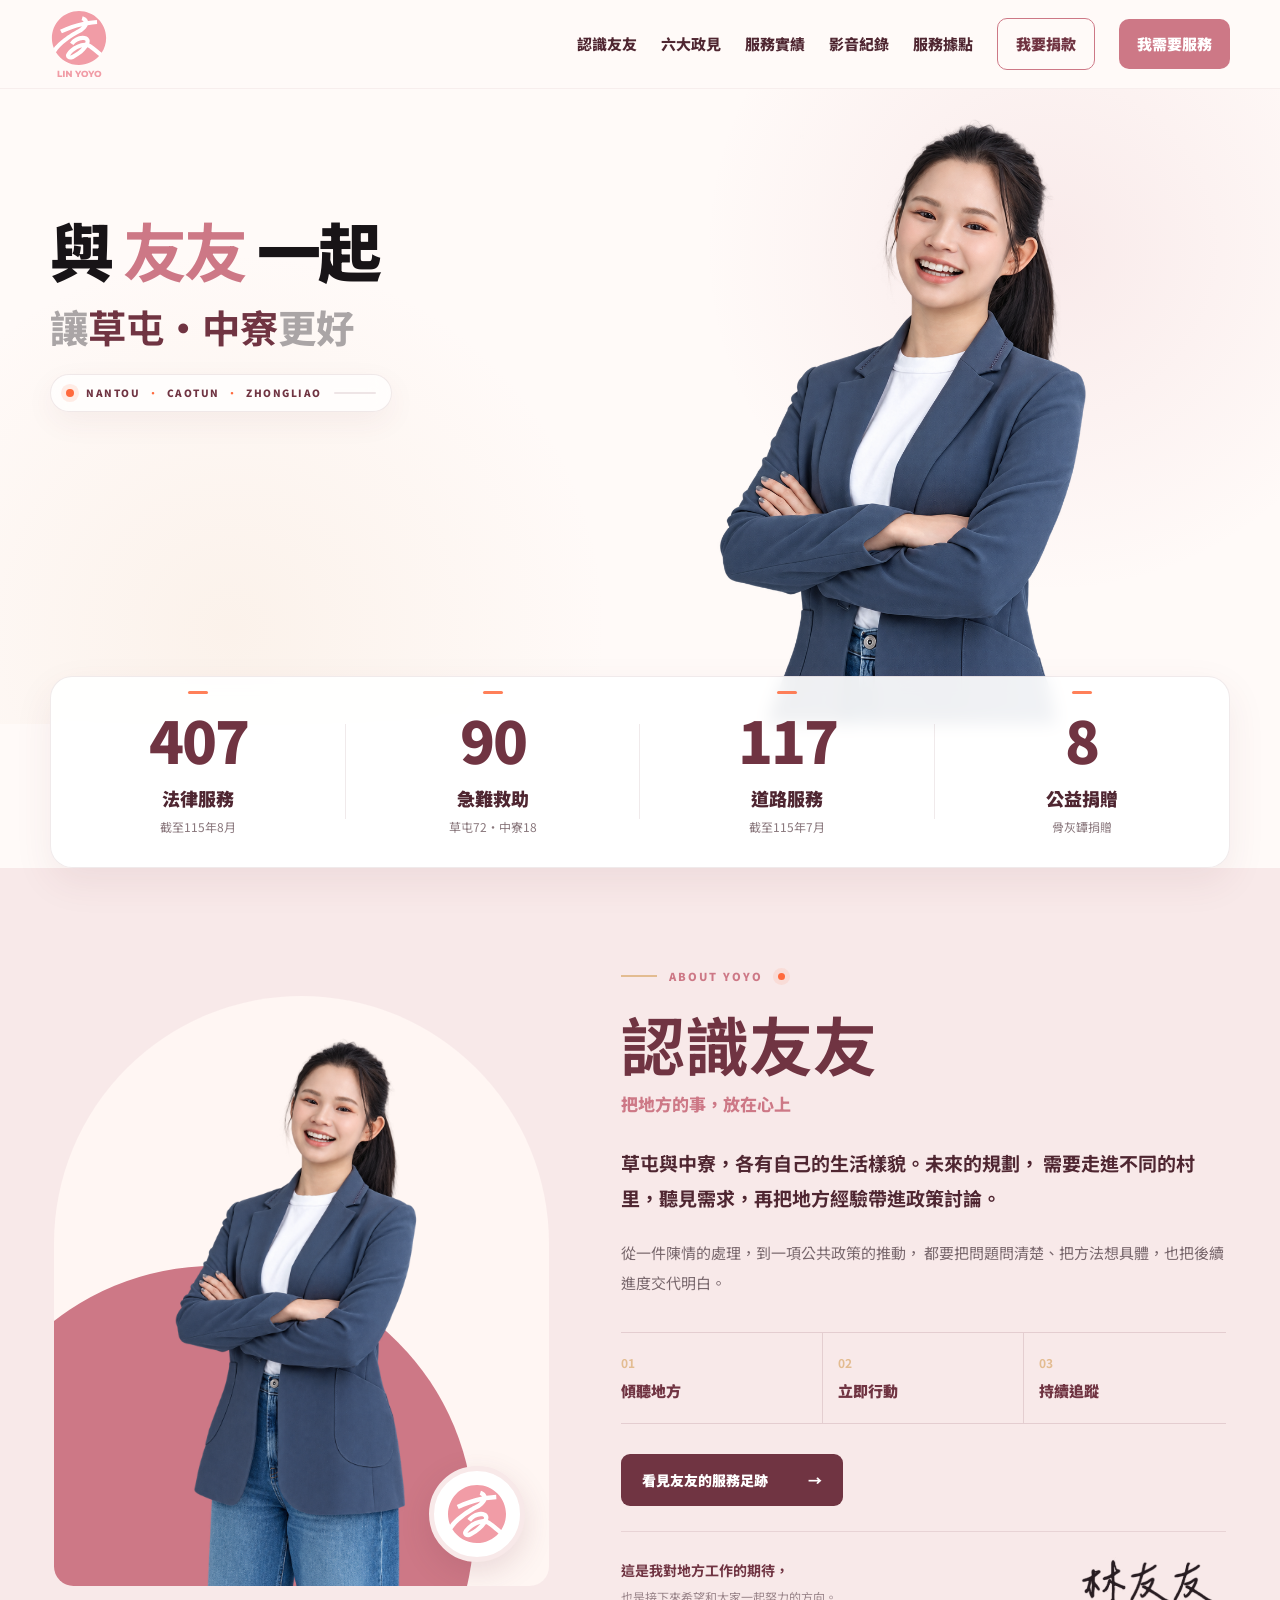
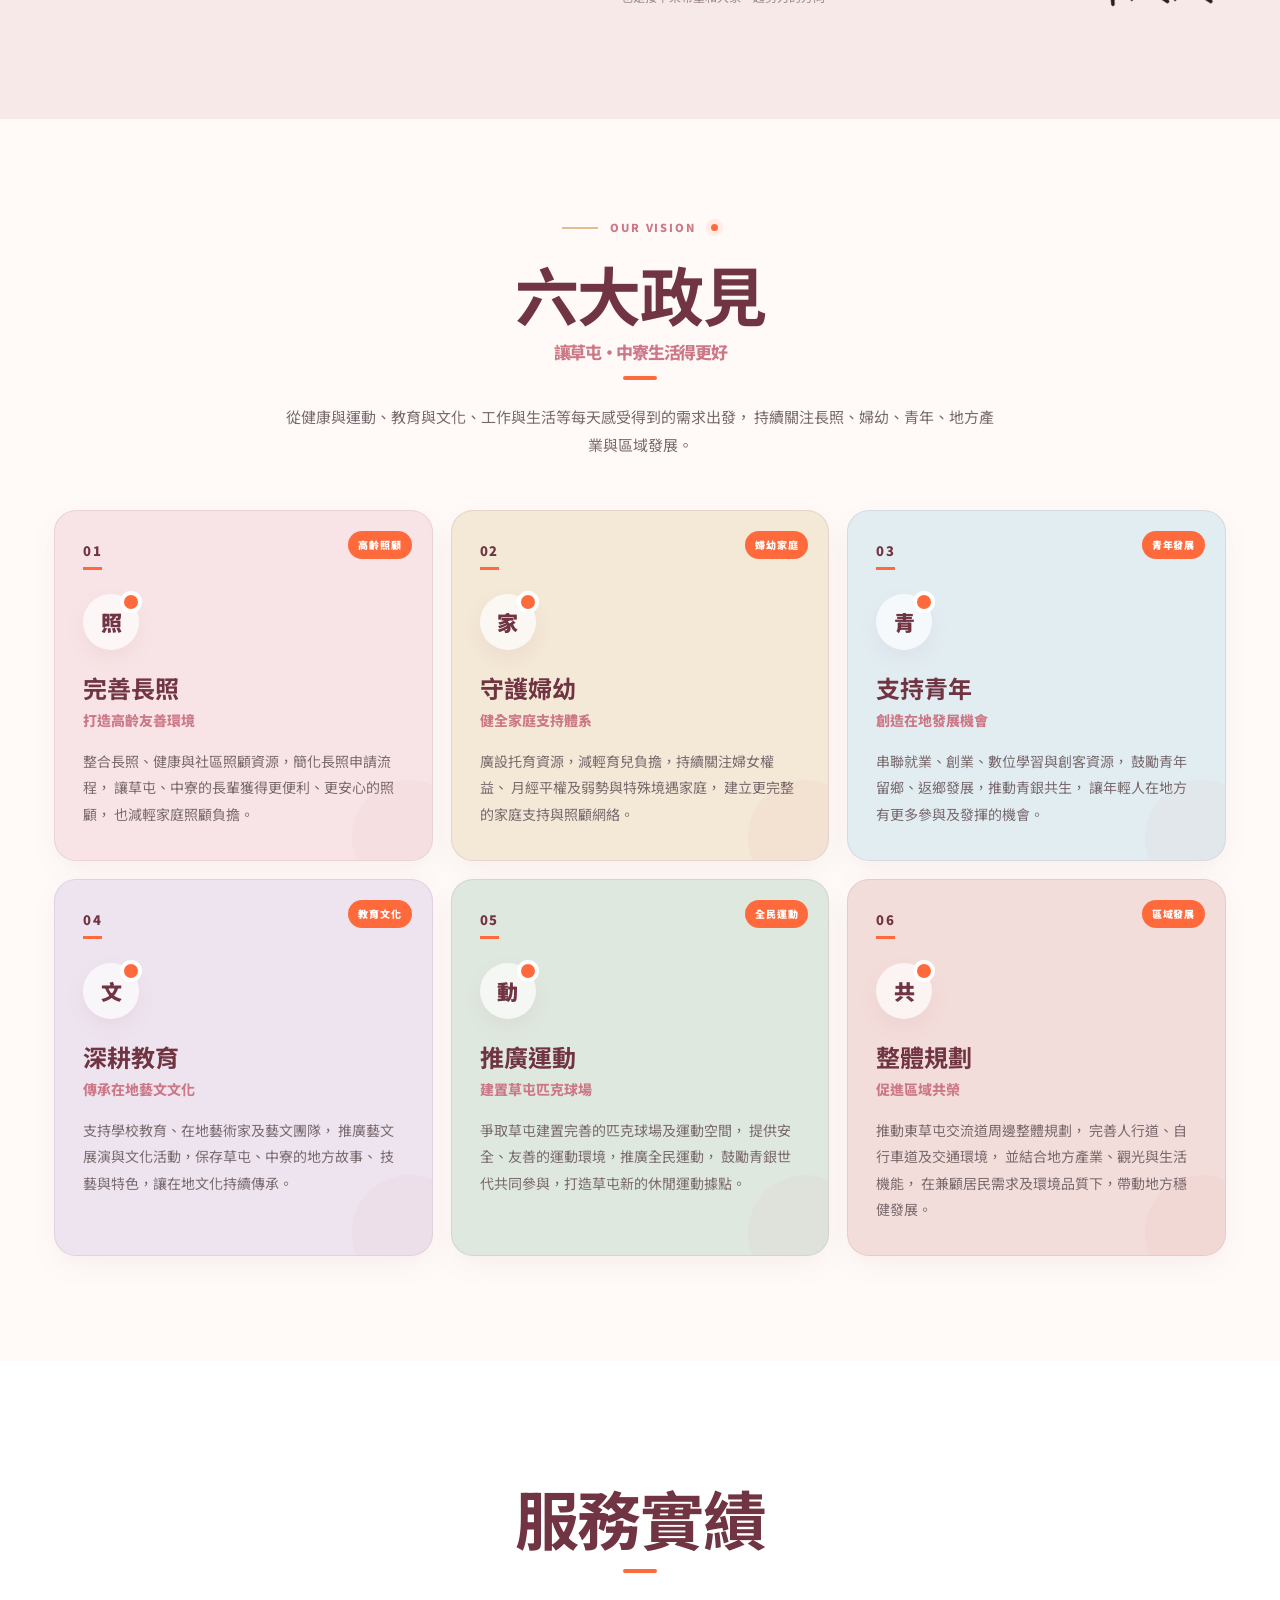
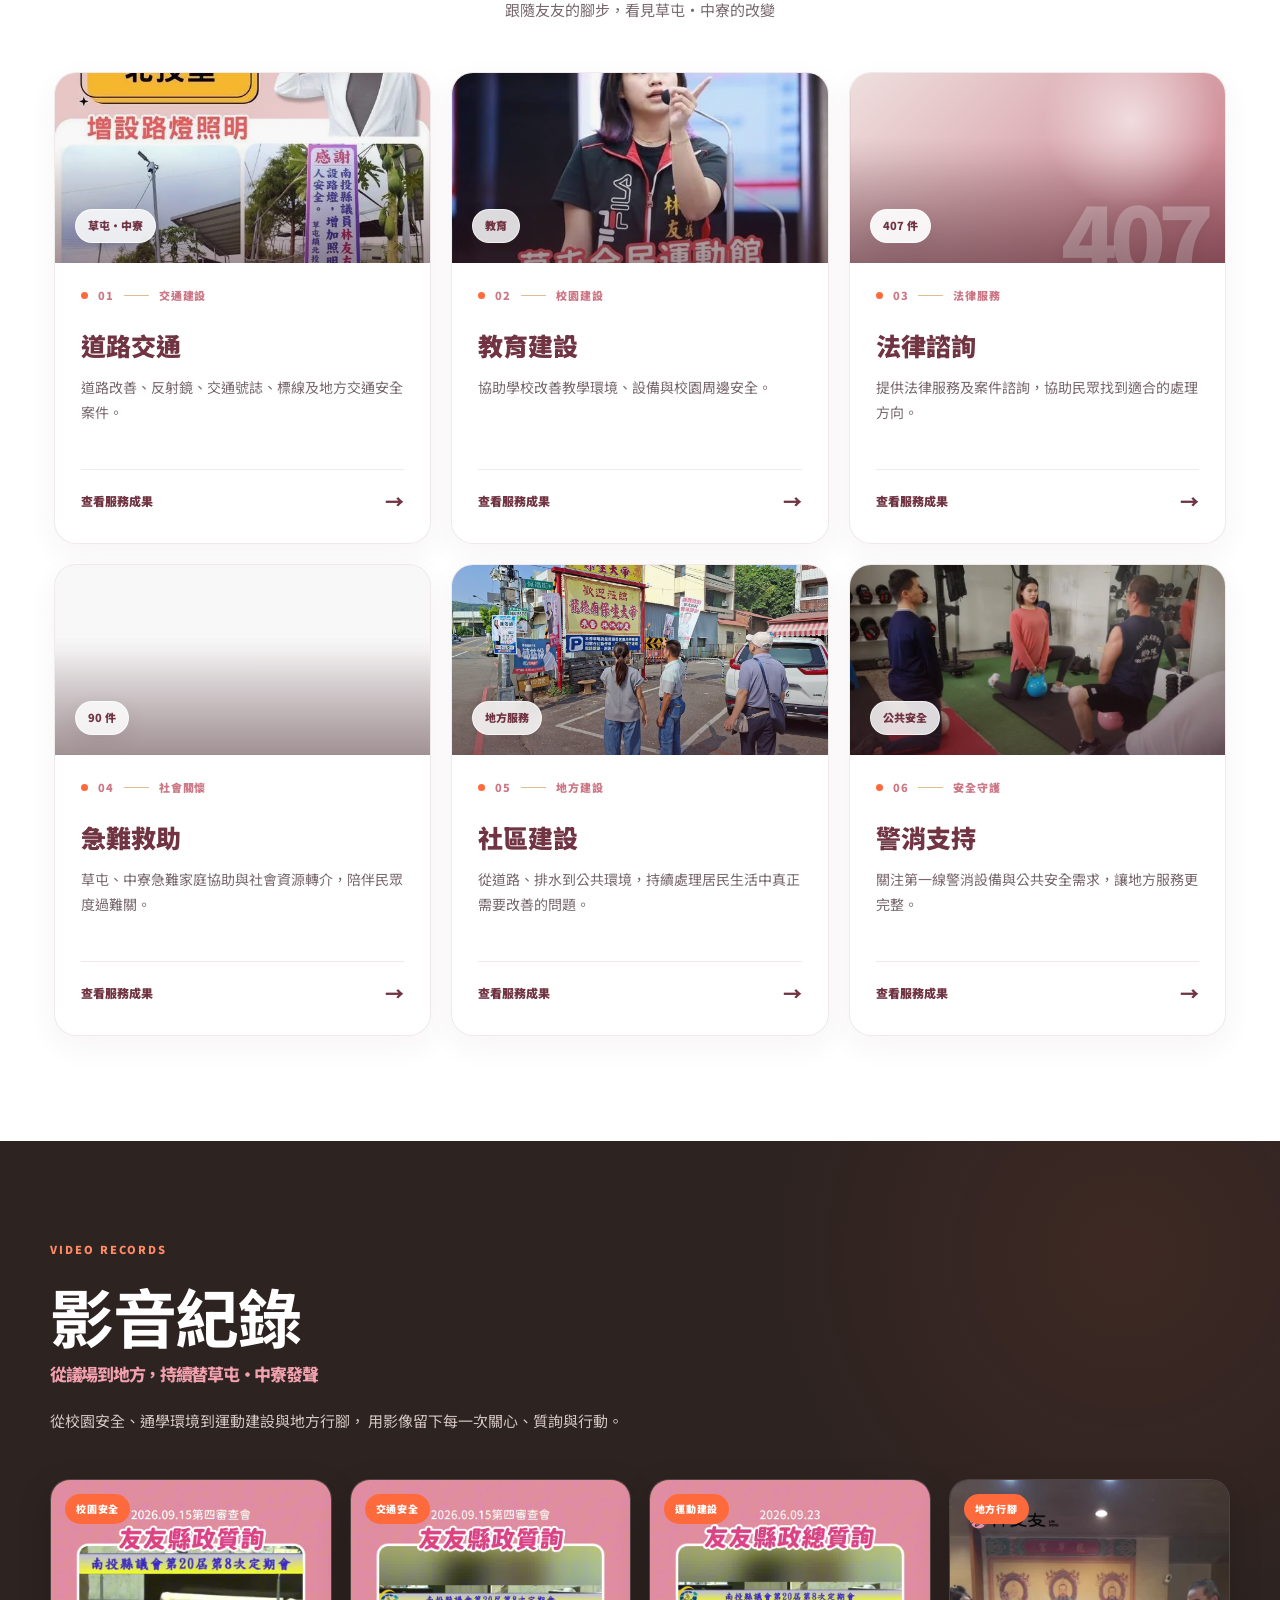
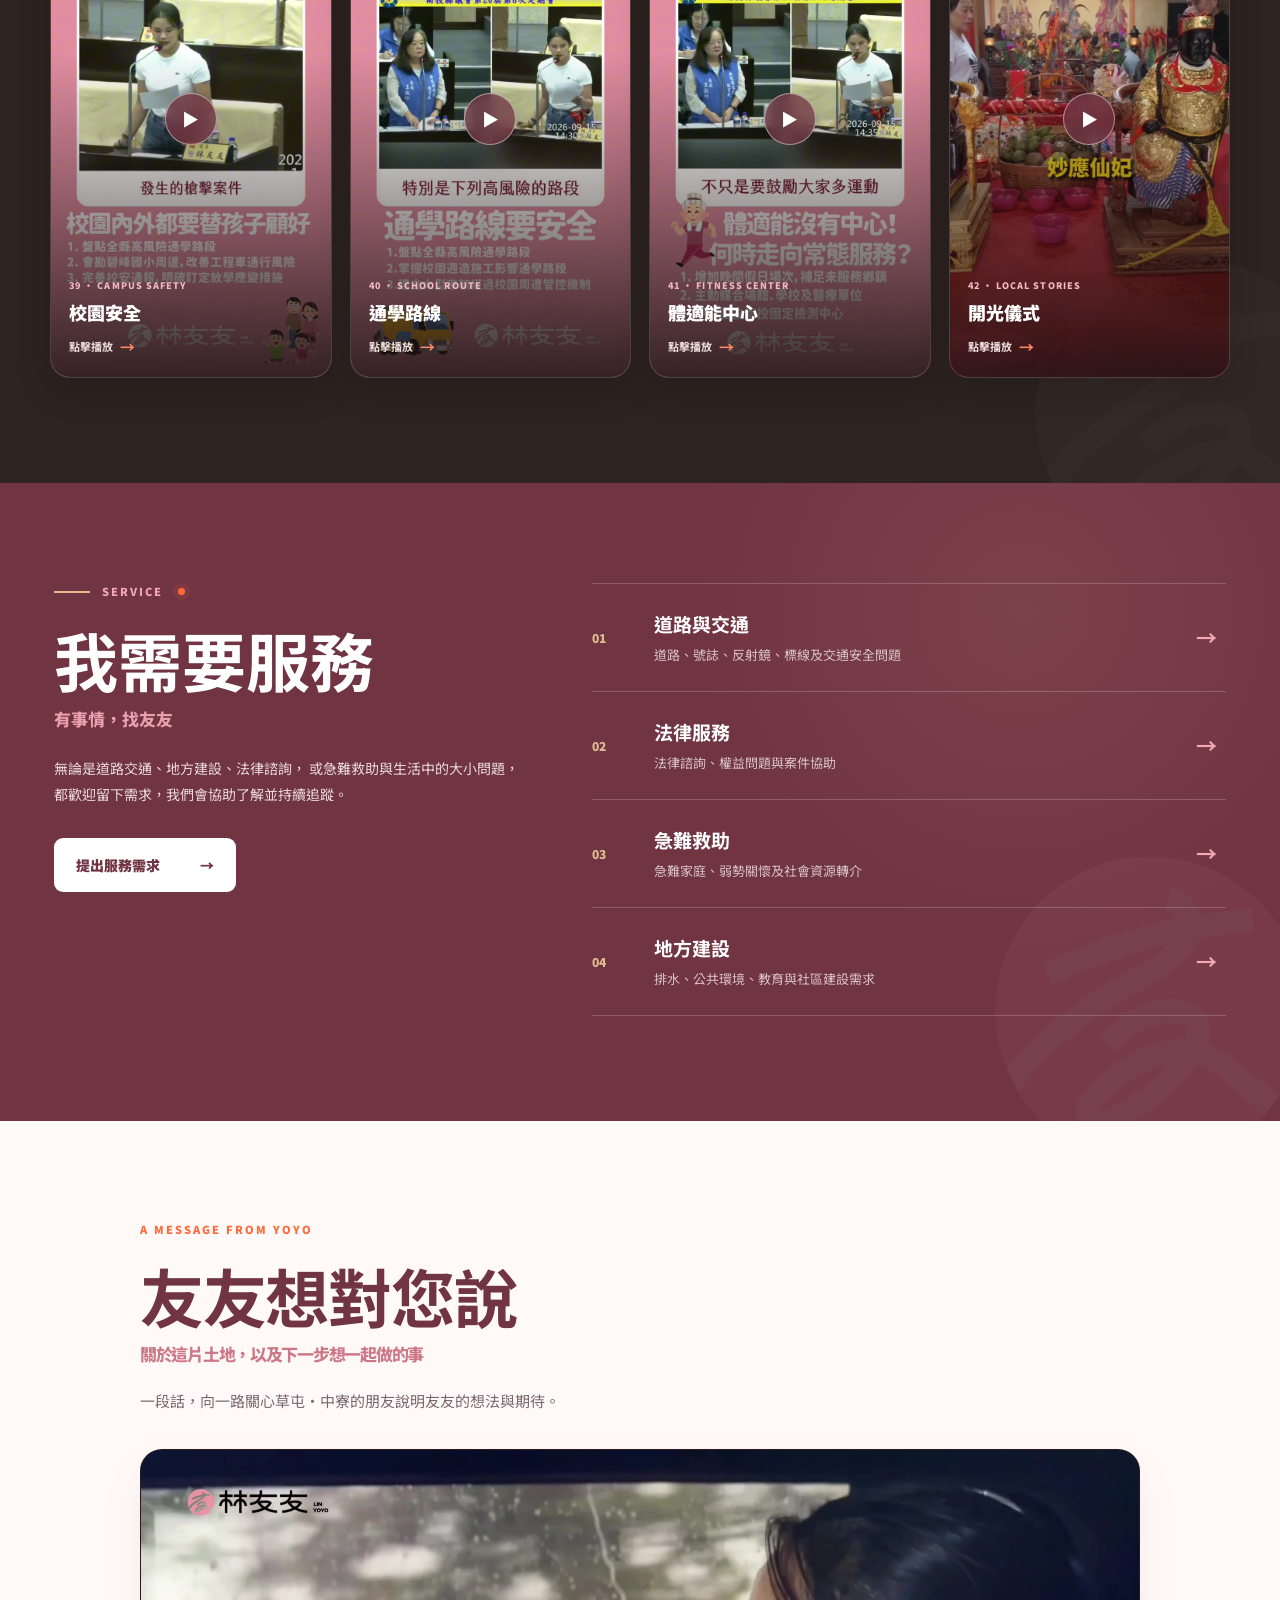
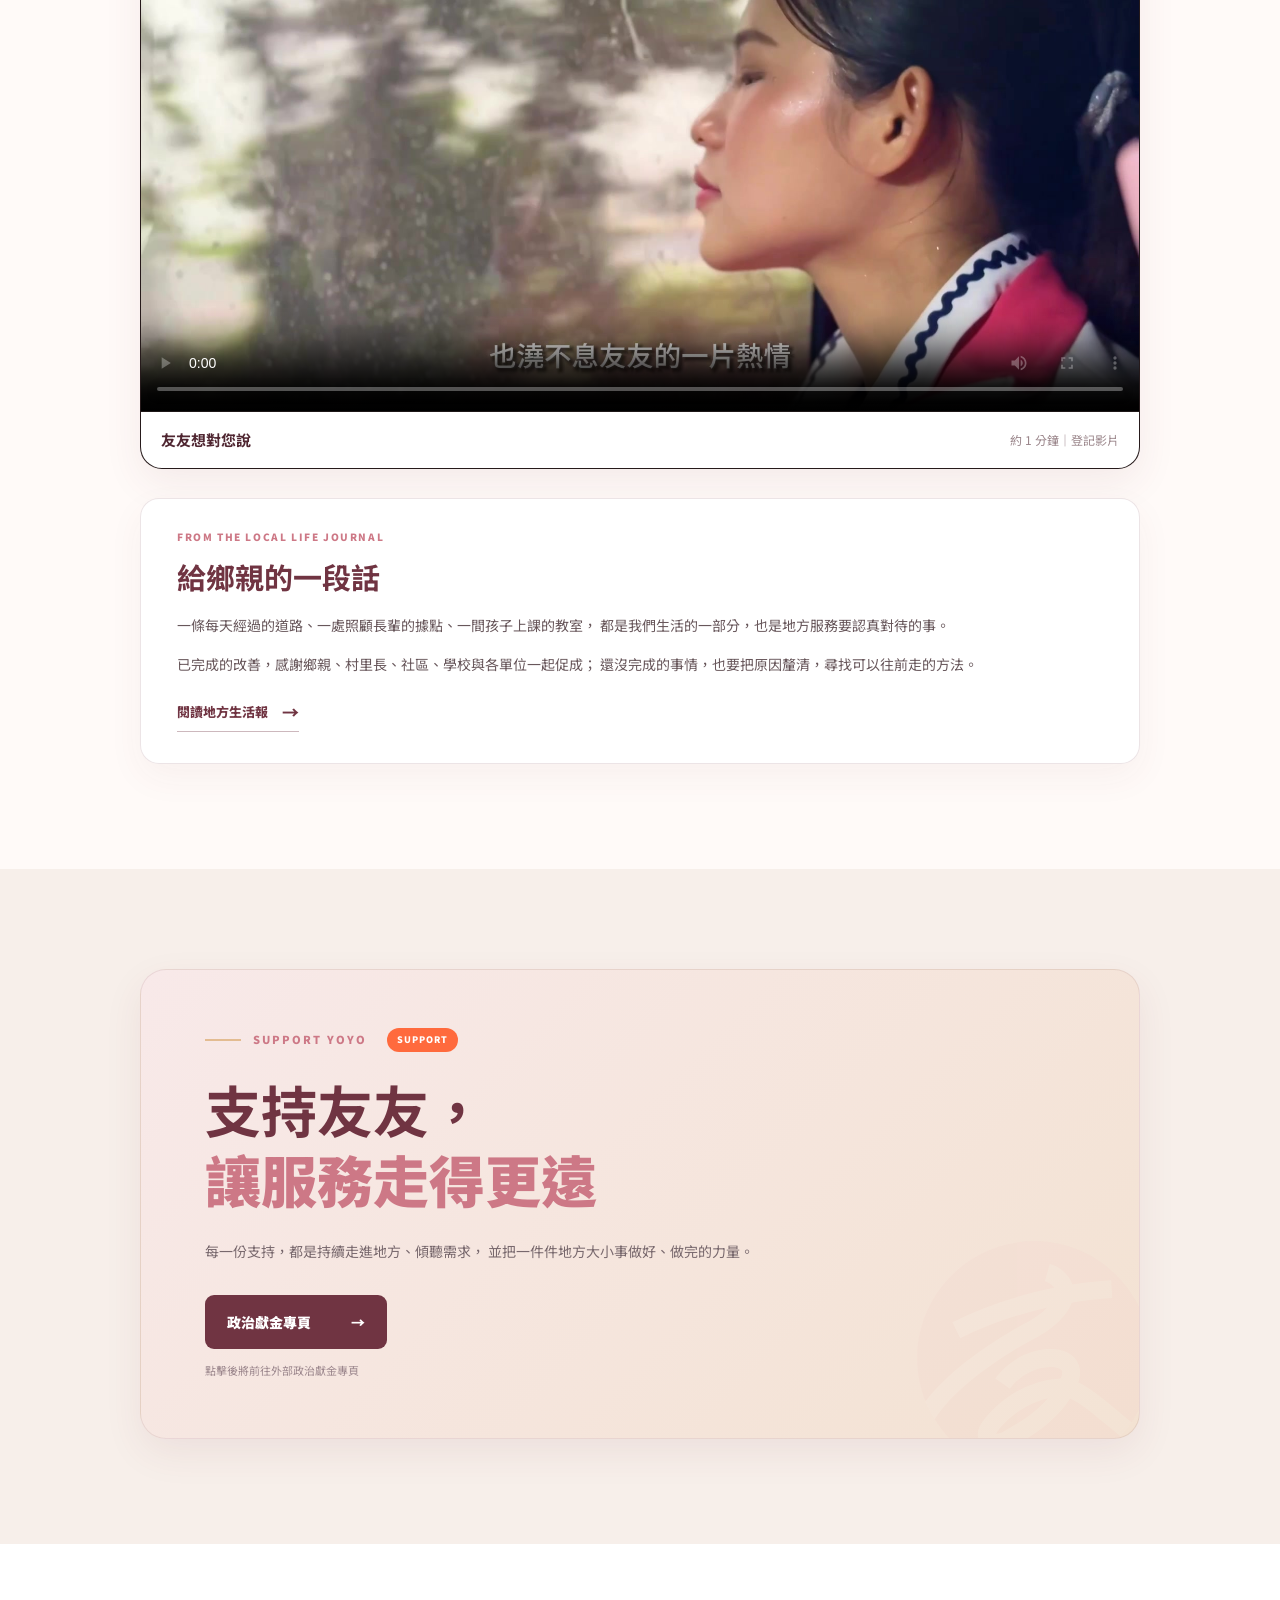
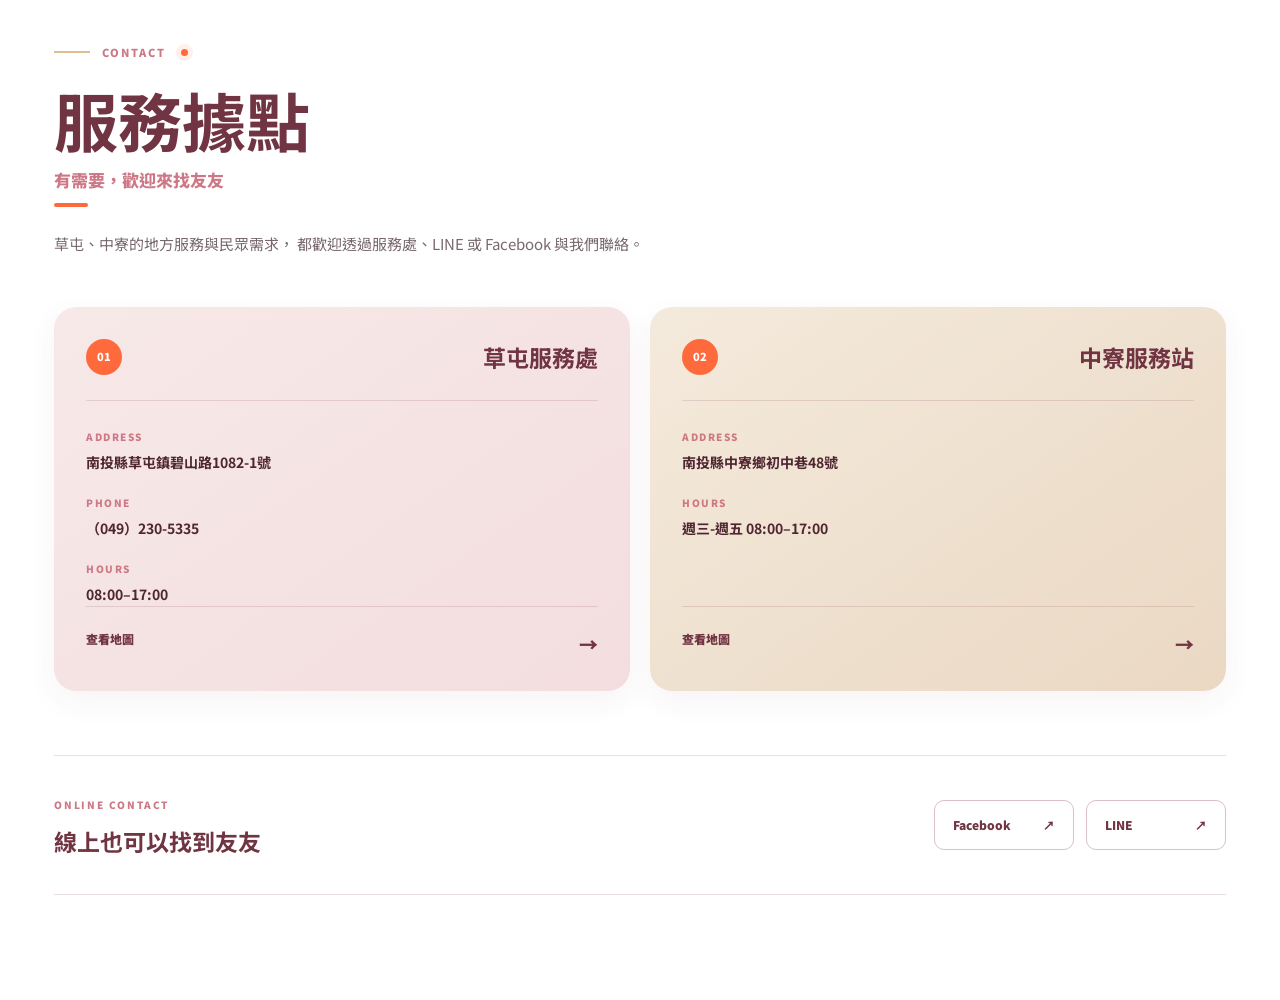
==== commit 7b310aed: "整合地方生活報文字與親筆簽名" ====
--- a/index.html
+++ b/index.html
@@ -876,12 +876,12 @@
   backdrop-filter: blur(8px);
 }
 
-.media-traffic { background: linear-gradient(135deg, #f3dfe2, #e4b2ba); }
-.media-education { background-image: url("images/education.jpg"); }
+.media-traffic { background-image: url("images/results/shiguan-road-safety.webp"); }
+.media-education { background-image: url("images/results/xuguang-sports-center.webp"); }
 .media-law { background: linear-gradient(135deg, #f5e7e6, #ce7d8a); }
-.media-help { background: linear-gradient(135deg, #f6e9eb, #d69ba4); }
-.media-community { background-image: url("images/community.JPG"); }
-.media-safety { background: linear-gradient(135deg, #eedde0, #884b59); }
+.media-help { background-image: url("images/results/emergency-aid.webp"); }
+.media-community { background-image: url("images/results/bishan-baofu-camera.webp"); }
+.media-safety { background-image: url("images/results/firefighter-training.webp"); }
 
 .service-body {
   padding: 24px 26px 27px;
@@ -1798,6 +1798,217 @@
   }
 }
 
+
+/* 服務實績照片優化 V3 */
+.media-traffic,
+.media-education,
+.media-help,
+.media-community,
+.media-safety {
+  background-position: center;
+  background-size: cover;
+}
+
+.media-traffic::before,
+.media-education::before,
+.media-help::before,
+.media-community::before,
+.media-safety::before {
+  background:
+    linear-gradient(to top, rgba(48,22,28,.34), rgba(48,22,28,.03) 62%),
+    radial-gradient(circle at 75% 25%, rgba(255,255,255,.18), transparent 28%);
+}
+
+.media-law {
+  position: relative;
+  isolation: isolate;
+  background:
+    radial-gradient(circle at 78% 25%, rgba(255,255,255,.32), transparent 26%),
+    linear-gradient(135deg, #f5e7e6, #ce7d8a);
+}
+
+.media-law .service-ghost-number {
+  position: absolute;
+  right: 18px;
+  bottom: -18px;
+  z-index: 0;
+  color: rgba(112,52,66,.13);
+  font-size: 92px;
+  font-weight: 950;
+  line-height: 1;
+  letter-spacing: -.08em;
+  pointer-events: none;
+}
+
+.media-law span {
+  z-index: 3;
+}
+
+
+/* =========================================
+   Dropbox 原圖優化 V4
+   Dropbox 公開原圖優先 + 網站本地圖片備援
+========================================= */
+.media-traffic {
+  background-image:
+    url("https://www.dropbox.com/scl/fi/xilt84zut30w7z1sytmdl/.jpg?rlkey=5v01vn9aynvu0juuyjdix8654&raw=1"),
+    url("images/results/shiguan-road-safety.webp");
+}
+.media-education {
+  background-image:
+    url("https://www.dropbox.com/scl/fi/cy7nngs9ppsonlwojyk8f/_.jpg?rlkey=9jdi3dieh2p3ctm3xidem6b9v&raw=1"),
+    url("images/results/xuguang-sports-center.webp");
+}
+.media-community {
+  background-image:
+    url("https://www.dropbox.com/scl/fi/sccylho7rqh4rdwk5ch4q/.jpg?rlkey=7s4in18os7n2bblwhs9l57w1d&raw=1"),
+    url("images/results/bishan-baofu-camera.webp");
+}
+.media-law {
+  background-image:
+    linear-gradient(to top, rgba(74,34,44,.46), rgba(74,34,44,.04) 66%),
+    url("https://www.dropbox.com/scl/fi/mezxb33km5oe45n0nr982/.jpg?rlkey=rziu76bgarznzpdtnp0rg8jbf&raw=1"),
+    linear-gradient(135deg, #f5e7e6, #ce7d8a);
+  background-size: cover;
+  background-position: center;
+}
+.media-law .service-ghost-number {
+  color: rgba(255,255,255,.30) !important;
+  text-shadow: 0 1px 14px rgba(0,0,0,.08);
+}
+.media-law span {
+  background: rgba(255,255,255,.92) !important;
+}
+
+/* 認識友友：增加落款感，但不偽造親筆簽名 */
+.about-signoff {
+  display: flex;
+  align-items: center;
+  gap: 14px;
+  margin-top: 28px;
+  padding-top: 22px;
+  border-top: 1px solid rgba(112,52,66,.12);
+}
+.about-signoff img {
+  width: 42px;
+  height: 42px;
+  object-fit: contain;
+}
+.about-signoff-text strong {
+  display: block;
+  color: var(--yoyo-wine);
+  font-size: 15px;
+}
+.about-signoff-text span {
+  display: block;
+  margin-top: 3px;
+  color: #9a858a;
+  font-size: 12px;
+  letter-spacing: .04em;
+}
+
+/* 友友想對您說：尾端加入柔和人物感背景備援 */
+.yoyo-message-section {
+  background-image:
+    linear-gradient(rgba(255,250,248,.92), rgba(255,250,248,.96)),
+    url("https://www.dropbox.com/scl/fi/niqkctsuyq4lmlwld3tag/.jpg?rlkey=t7lod1ppn5i36jk76zrju4n3n&raw=1");
+  background-size: cover;
+  background-position: center;
+}
+
+
+/* =========================================
+   V5｜地方生活報摘錄與林友友親筆簽名
+   原始簽名擷取自使用者提供的 2026 VOL.02 雙頁照片
+========================================= */
+.about-signoff-real {
+  align-items: center;
+  justify-content: space-between;
+  gap: 18px;
+  margin-top: 25px;
+  padding-top: 20px;
+}
+.about-signoff-real .about-signoff-text {
+  flex: 1 1 0;
+  min-width: 0;
+}
+.about-signoff-real .about-signoff-text strong {
+  font-size: 14px;
+  line-height: 1.7;
+}
+.about-signoff-real .about-signoff-text span {
+  font-size: 12px;
+  letter-spacing: 0;
+  line-height: 1.8;
+}
+.about-signoff-real img.handwritten-signature {
+  flex: 0 0 auto;
+  width: clamp(145px, 12vw, 204px);
+  height: auto;
+  max-height: 90px;
+  object-fit: contain;
+  filter: none;
+}
+.yoyo-letter-excerpt {
+  margin-top: 29px;
+  padding: 30px 36px 31px;
+  border: 1px solid rgba(112,52,66,.13);
+  border-radius: 19px;
+  background: rgba(255,255,255,.94);
+  box-shadow: 0 13px 36px rgba(112,52,66,.05);
+}
+.yoyo-letter-eyebrow {
+  color: var(--yoyo-pink);
+  font-size: 10px;
+  font-weight: 900;
+  letter-spacing: .16em;
+}
+.yoyo-letter-excerpt h3 {
+  margin: 12px 0 16px;
+  color: var(--yoyo-wine);
+  font-size: clamp(22px,2.6vw,29px);
+  line-height: 1.35;
+}
+.yoyo-letter-excerpt p {
+  max-width: 840px;
+  margin: 0 0 12px;
+  color: #68575b;
+  font-size: 14px;
+  line-height: 1.95;
+}
+.yoyo-letter-link {
+  width: fit-content;
+  display: inline-flex;
+  align-items: center;
+  gap: 14px;
+  margin-top: 8px;
+  padding-bottom: 5px;
+  border-bottom: 1px solid rgba(112,52,66,.35);
+  color: var(--yoyo-wine);
+  font-size: 13px;
+  font-weight: 800;
+  text-decoration: none;
+}
+.yoyo-letter-link:hover { color: var(--yoyo-pink); }
+.yoyo-letter-link span { font-size: 17px; }
+@media (max-width:640px) {
+  .about-signoff-real {
+    align-items: flex-start;
+    flex-direction: column;
+    gap: 12px;
+  }
+  .about-signoff-real img.handwritten-signature {
+    align-self: flex-end;
+    width: 180px;
+  }
+  .yoyo-letter-excerpt {
+    margin-top: 21px;
+    padding: 25px 21px 26px;
+    border-radius: 16px;
+  }
+  .yoyo-letter-excerpt p { font-size: 13px; }
+}
+
 </style>
 </head>
 
@@ -1994,14 +2205,13 @@
       </h2>
 
       <p class="about-lead">
-        服務不是一句口號，而是願意走進地方，
-        聽見每一個人的需求，再一起找到解決問題的方法。
+        草屯與中寮，各有自己的生活樣貌。未來的規劃，
+        需要走進不同的村里，聽見需求，再把地方經驗帶進政策討論。
       </p>
 
       <p>
-        從法律服務、急難救助，到道路交通與地方建設，
-        每一件事情背後，都是一個家庭、一條道路，
-        或一個地方真正需要被看見的問題。
+        從一件陳情的處理，到一項公共政策的推動，
+        都要把問題問清楚、把方法想具體，也把後續進度交代明白。
       </p>
 
       <div class="about-values">
@@ -2023,10 +2233,25 @@
 
       </div>
 
-      <a href="#" class="about-button">
-        更認識友友
+      <a href="results.html" class="about-button">
+        看見友友的服務足跡
         <span>→</span>
       </a>
+
+      <div class="about-signoff about-signoff-real">
+        <div class="about-signoff-text">
+          <strong>這是我對地方工作的期待，</strong>
+          <span>也是接下來希望和大家一起努力的方向。</span>
+        </div>
+        <img
+          class="handwritten-signature"
+          src="images/local-life/lin-yoyo-signature.png"
+          alt="林友友親筆簽名"
+          width="204"
+          height="82"
+          loading="lazy"
+        >
+      </div>
 
     </div>
 
@@ -2057,8 +2282,8 @@
       </h2>
 
       <p>
-        從長照、婦幼、青年、教育文化、運動建設到區域發展，
-        以生活需求為出發點，一步一步打造更安心、更有活力的地方。
+        從健康與運動、教育與文化、工作與生活等每天感受得到的需求出發，
+        持續關注長照、婦幼、青年、地方產業與區域發展。
       </p>
 
     </div>
@@ -2268,6 +2493,7 @@
 
   <article class="service-card-pro reveal">
     <div class="service-media media-law">
+      <strong class="service-ghost-number" aria-hidden="true">407</strong>
       <span>407 件</span>
     </div>
 
@@ -2621,6 +2847,22 @@
       </div>
     </div>
 
+    <aside class="yoyo-letter-excerpt reveal" aria-labelledby="yoyo-letter-title">
+      <div class="yoyo-letter-eyebrow">FROM THE LOCAL LIFE JOURNAL</div>
+      <h3 id="yoyo-letter-title">給鄉親的一段話</h3>
+      <p>
+        一條每天經過的道路、一處照顧長輩的據點、一間孩子上課的教室，
+        都是我們生活的一部分，也是地方服務要認真對待的事。
+      </p>
+      <p>
+        已完成的改善，感謝鄉親、村里長、社區、學校與各單位一起促成；
+        還沒完成的事情，也要把原因釐清，尋找可以往前走的方法。
+      </p>
+      <a class="yoyo-letter-link" href="local-life.html" aria-label="閱讀草屯中寮地方生活報2026年第二期精選雙頁">
+        閱讀地方生活報 <span aria-hidden="true">→</span>
+      </a>
+    </aside>
+
   </div>
 </section>
 
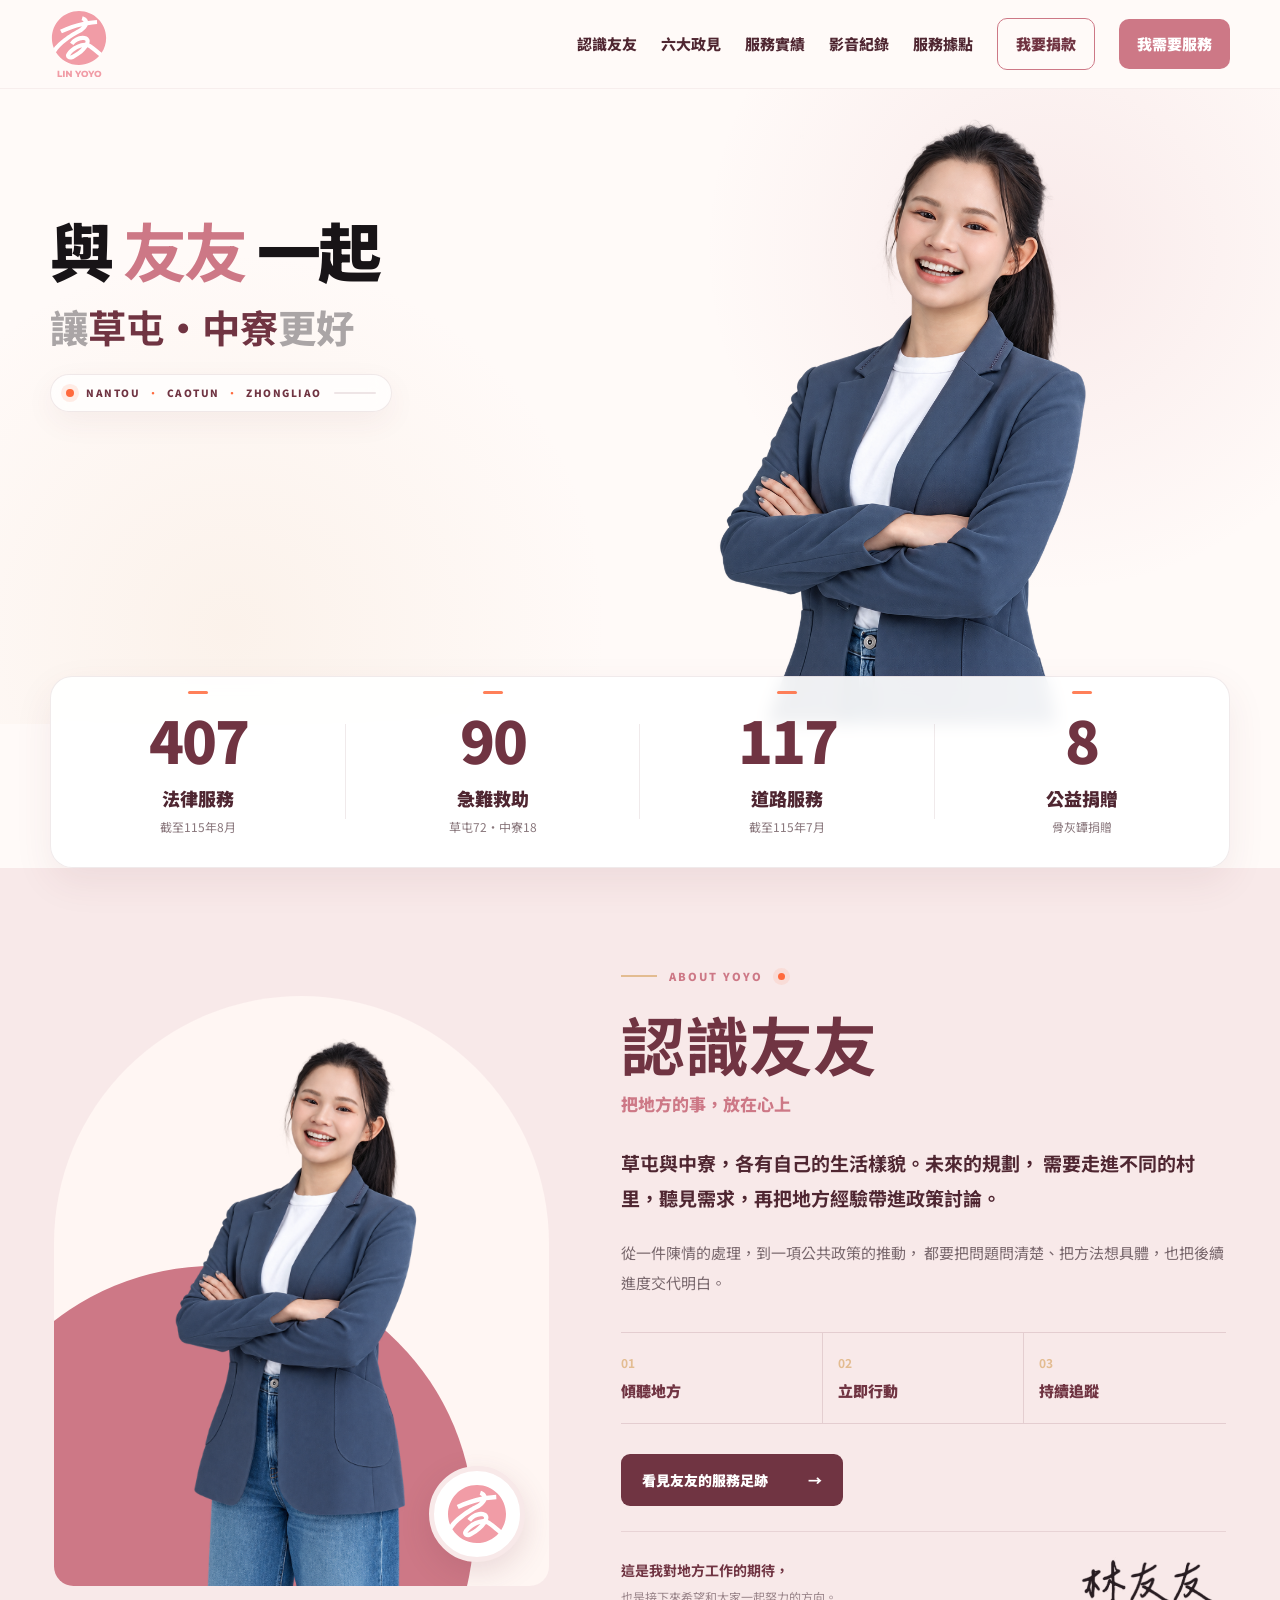
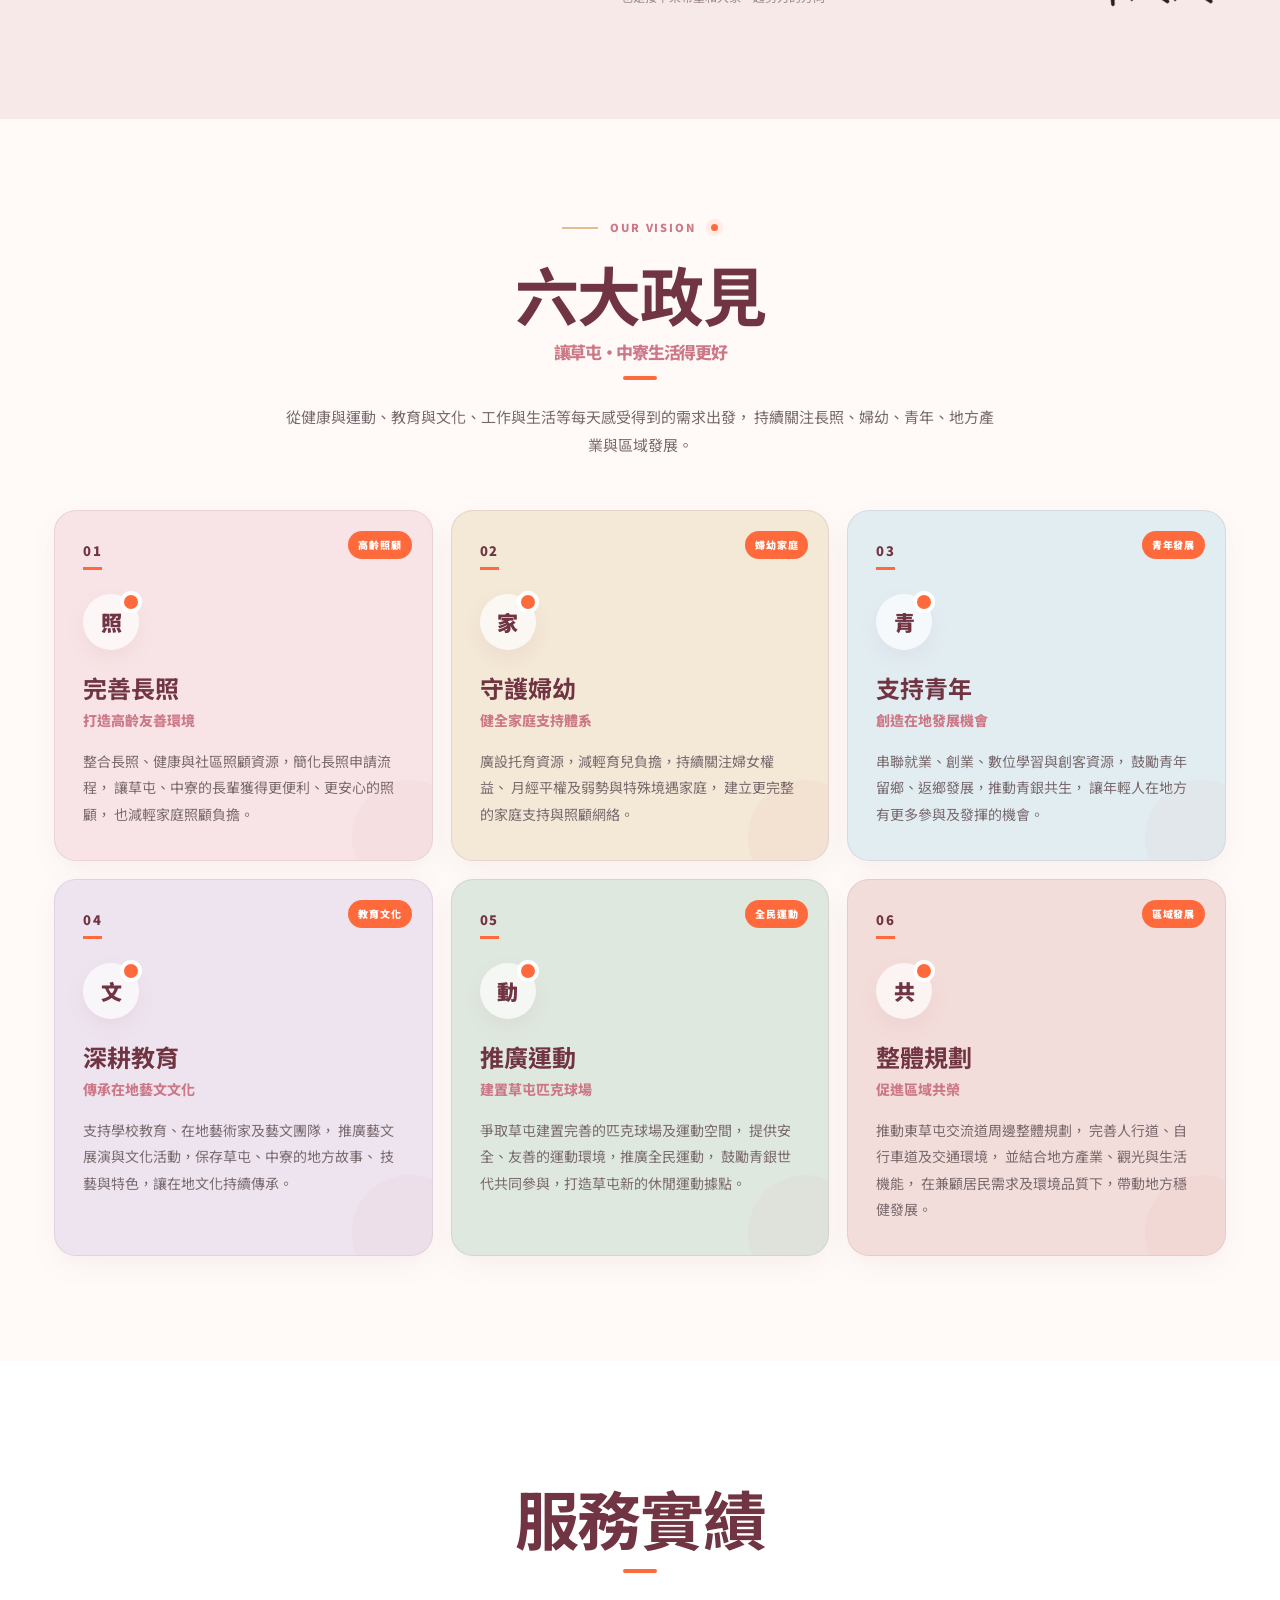
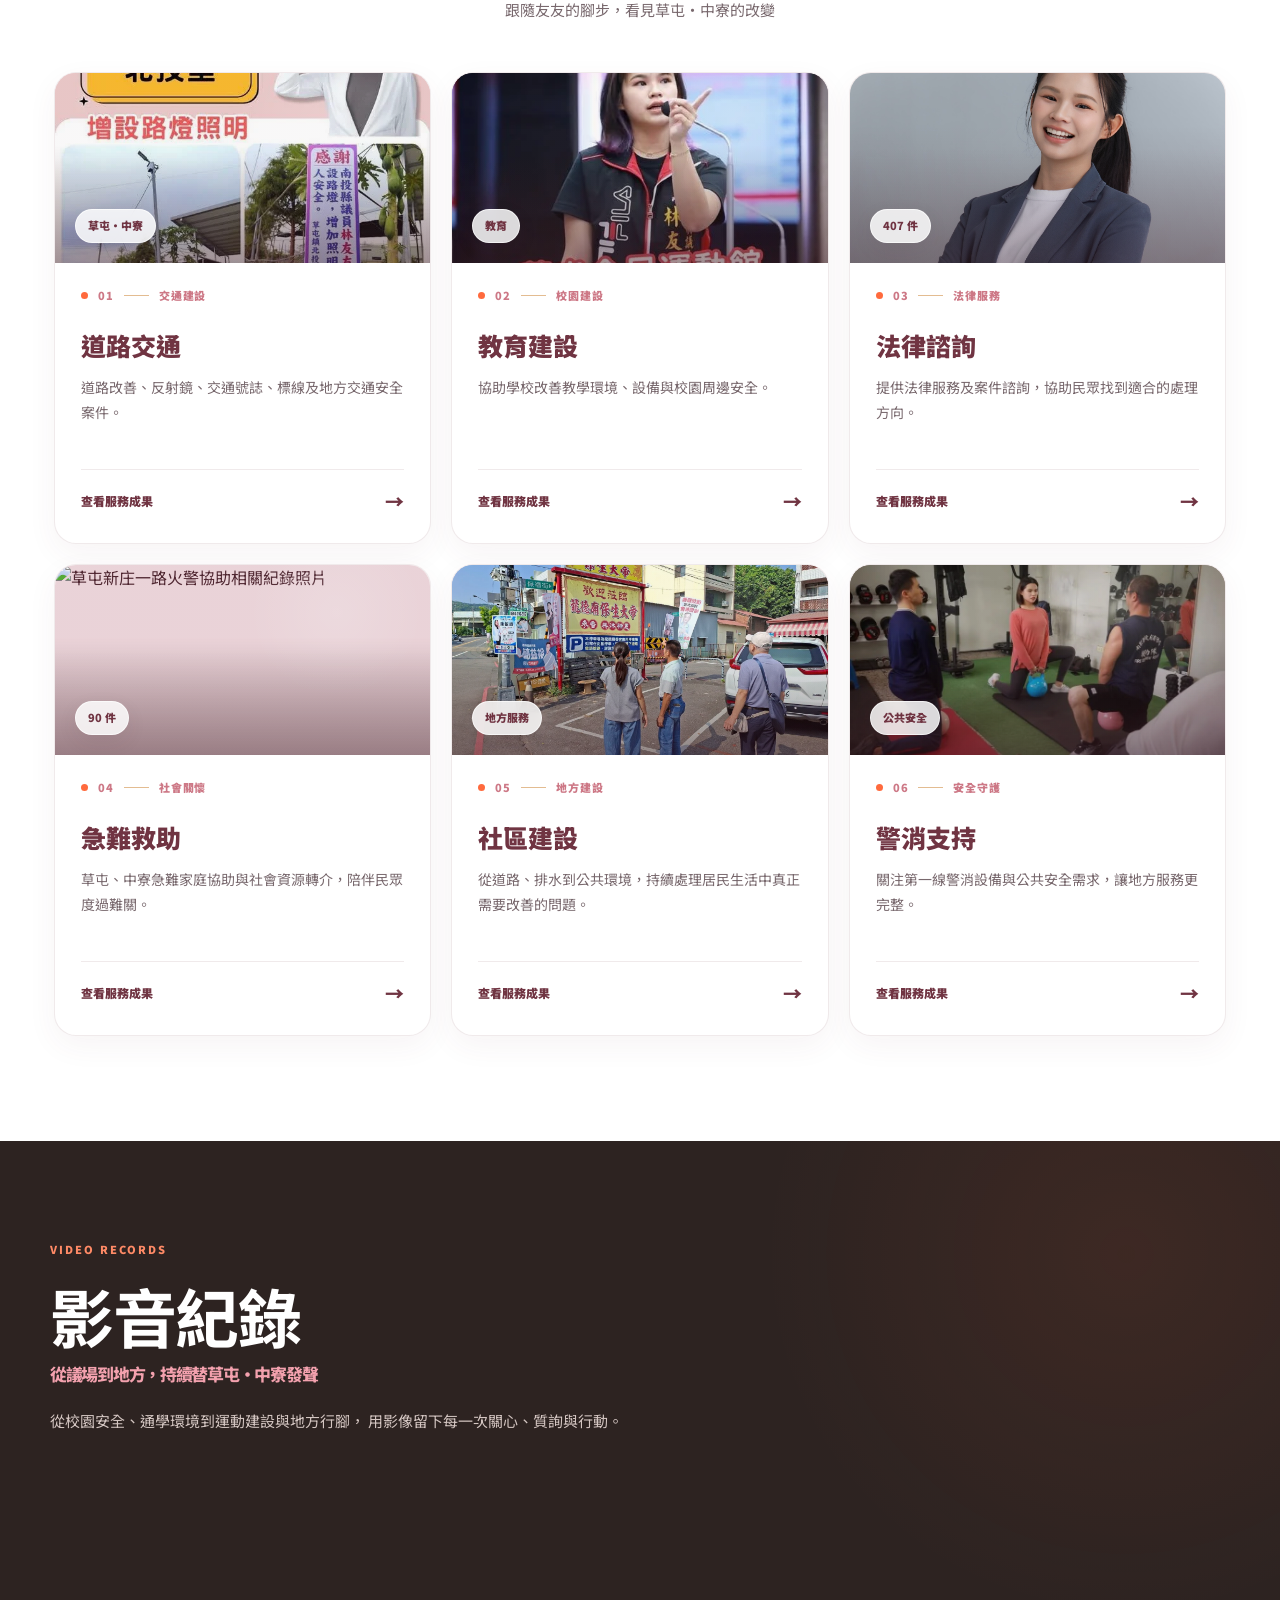
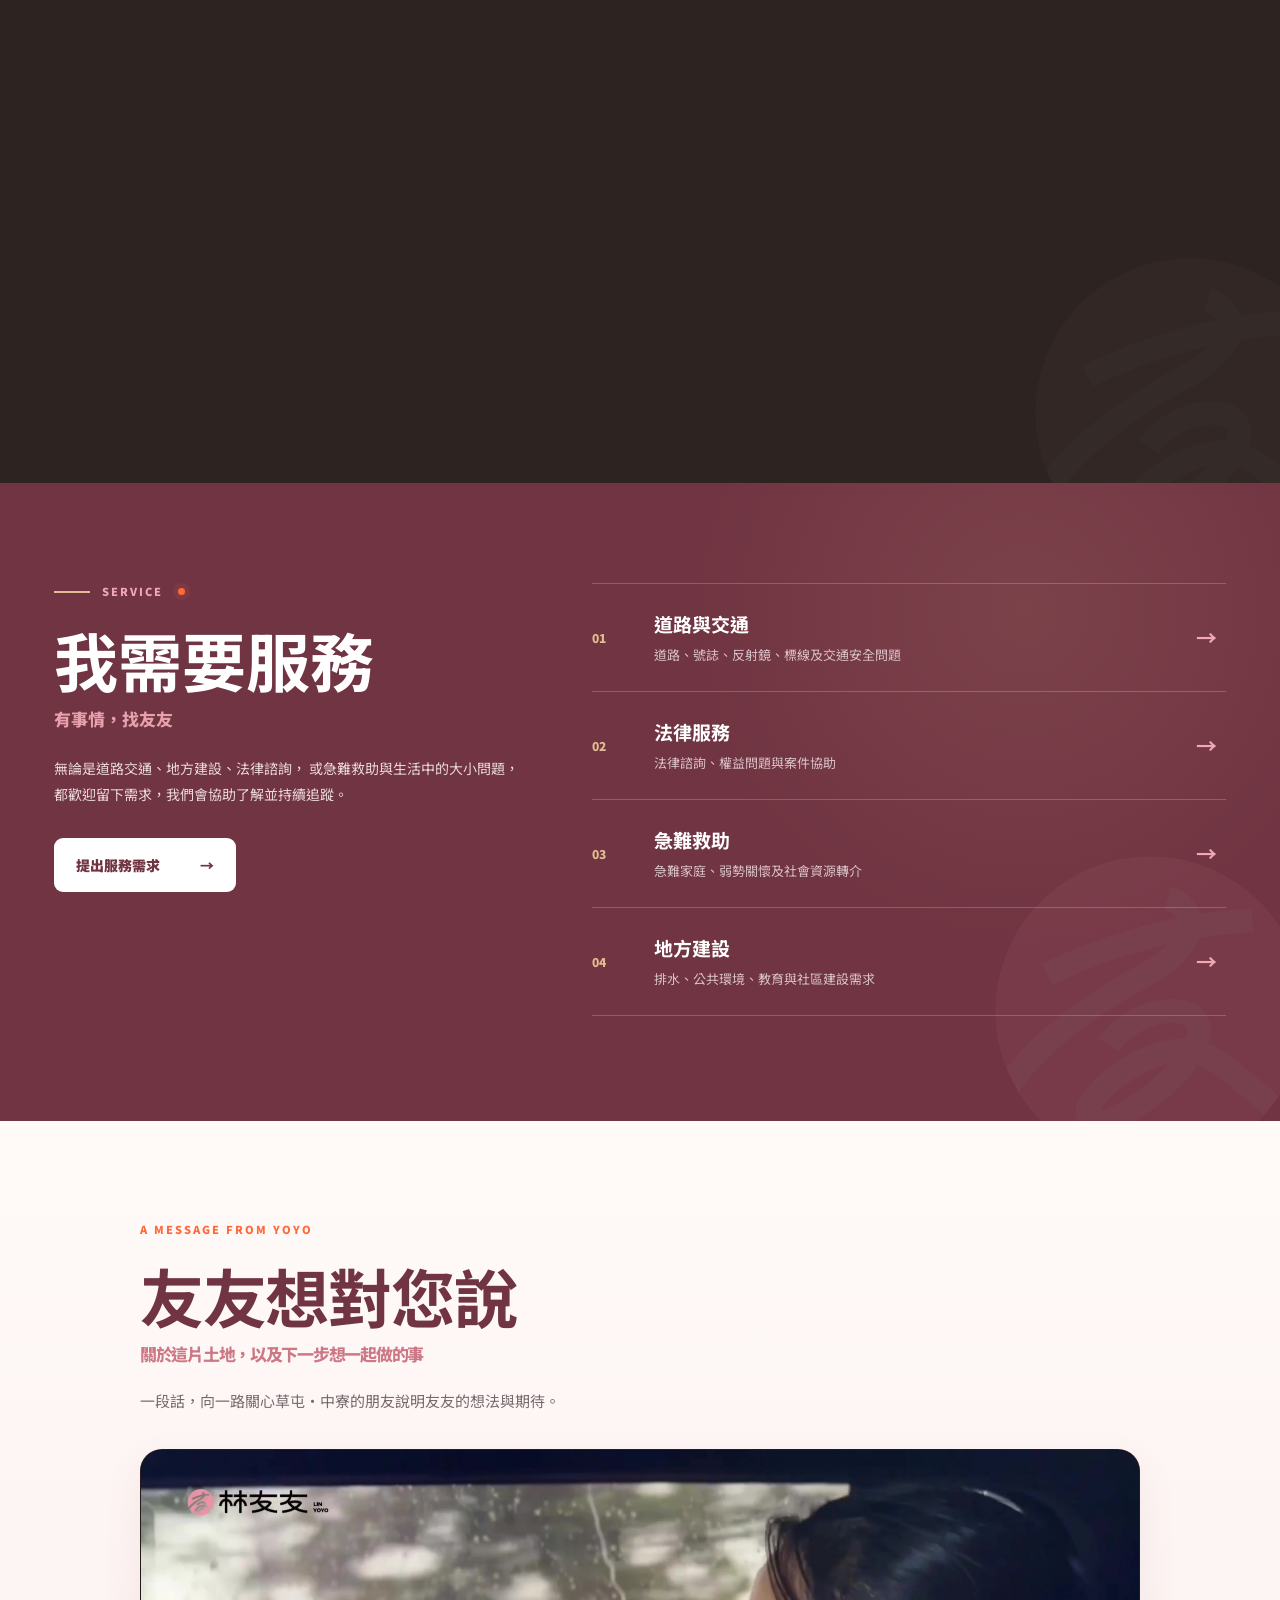
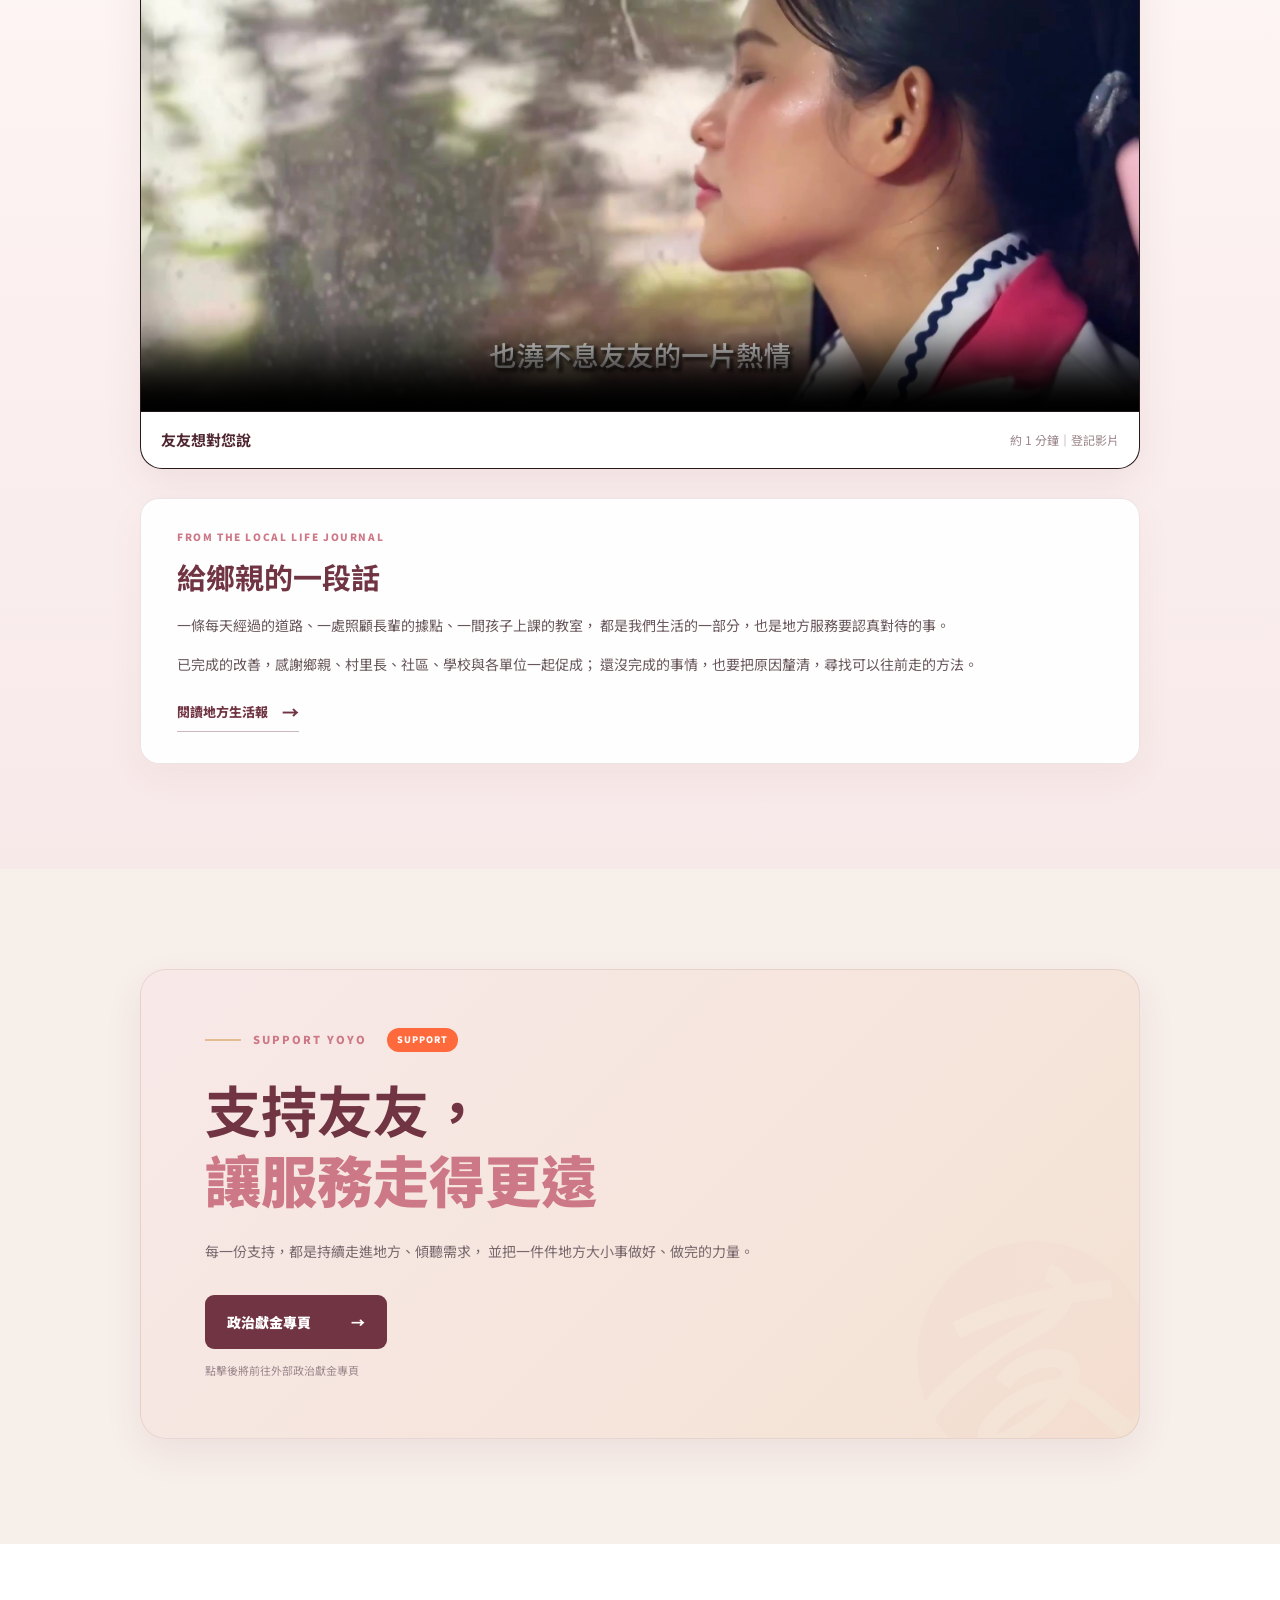
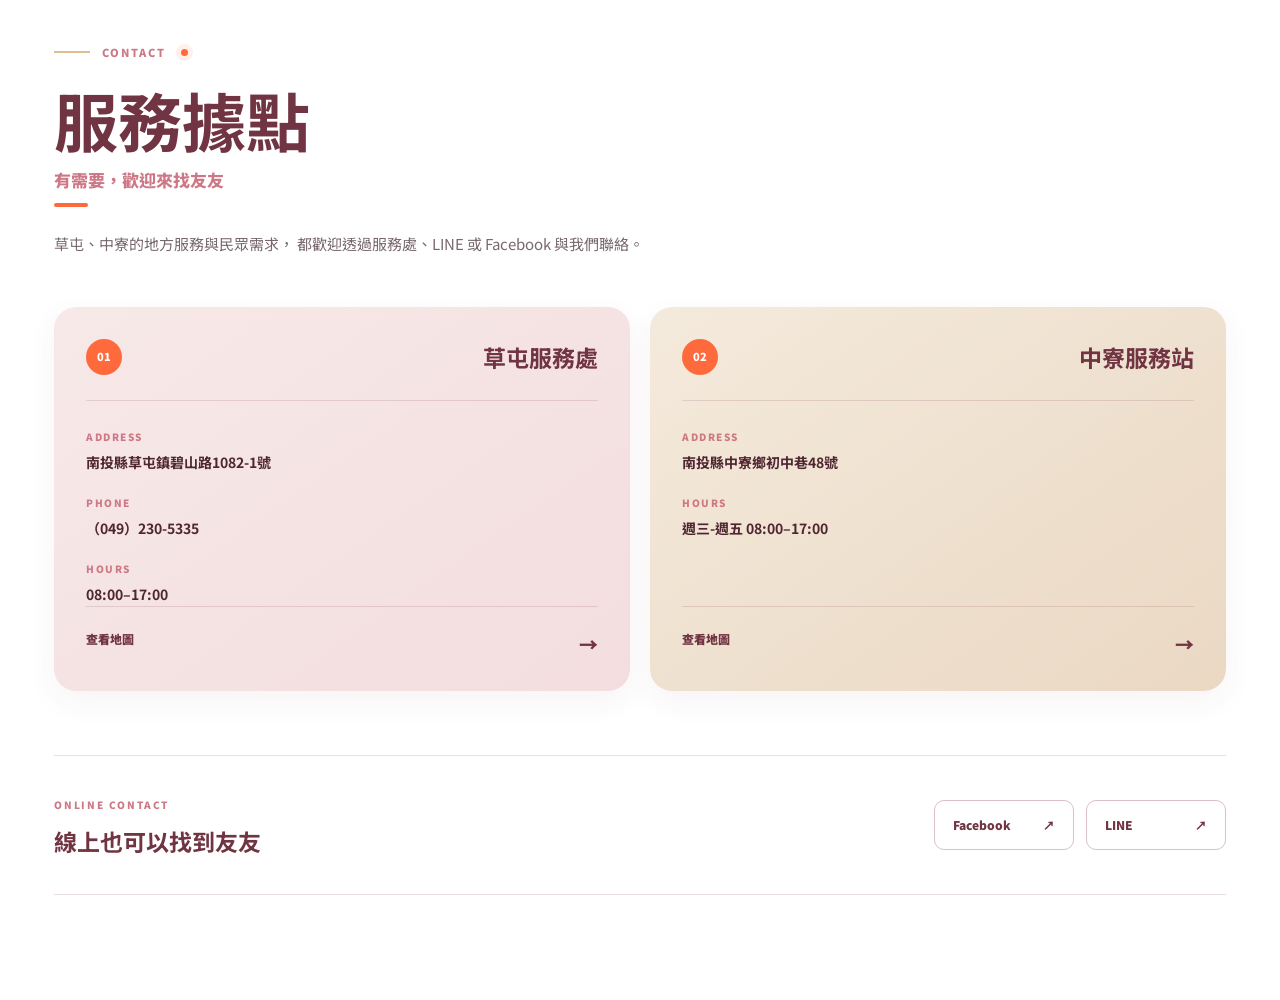
==== commit 2e9e92c4: "優化教育與法律服務照片" ====
--- a/index.html
+++ b/index.html
@@ -1845,40 +1845,30 @@
 }
 
 
-/* =========================================
-   Dropbox 原圖優化 V4
-   Dropbox 公開原圖優先 + 網站本地圖片備援
-========================================= */
-.media-traffic {
-  background-image:
-    url("https://www.dropbox.com/scl/fi/xilt84zut30w7z1sytmdl/.jpg?rlkey=5v01vn9aynvu0juuyjdix8654&raw=1"),
-    url("images/results/shiguan-road-safety.webp");
-}
-.media-education {
-  background-image:
-    url("https://www.dropbox.com/scl/fi/cy7nngs9ppsonlwojyk8f/_.jpg?rlkey=9jdi3dieh2p3ctm3xidem6b9v&raw=1"),
-    url("images/results/xuguang-sports-center.webp");
-}
-.media-community {
-  background-image:
-    url("https://www.dropbox.com/scl/fi/sccylho7rqh4rdwk5ch4q/.jpg?rlkey=7s4in18os7n2bblwhs9l57w1d&raw=1"),
-    url("images/results/bishan-baofu-camera.webp");
-}
-.media-law {
-  background-image:
-    linear-gradient(to top, rgba(74,34,44,.46), rgba(74,34,44,.04) 66%),
-    url("https://www.dropbox.com/scl/fi/mezxb33km5oe45n0nr982/.jpg?rlkey=rziu76bgarznzpdtnp0rg8jbf&raw=1"),
-    linear-gradient(135deg, #f5e7e6, #ce7d8a);
-  background-size: cover;
-  background-position: center;
-}
-.media-law .service-ghost-number {
-  color: rgba(255,255,255,.30) !important;
-  text-shadow: 0 1px 14px rgba(0,0,0,.08);
-}
-.media-law span {
-  background: rgba(255,255,255,.92) !important;
-}
+/* V5.1｜成果照片以網站本地素材為準，不依賴外部 Dropbox 圖片網址 */
+.media-traffic { background-image: url("images/results/shiguan-road-safety.webp"); }
+.media-education { background-image: url("images/results/xuguang-sports-center.webp"); }
+.media-help { background-image: url("images/results/emergency-aid.webp"); }
+.media-community { background-image: url("images/results/bishan-baofu-camera.webp"); }
+.media-safety { background-image: url("images/results/firefighter-training.webp"); }
+.media-law { background-image: none; }
+.media-law .service-ghost-number { color: rgba(112,52,66,.20); }
+
+.service-media { position: relative; isolation: isolate; background-color: #f0d9de; }
+.service-media > .service-cover {
+  position: absolute;
+  inset: 0;
+  display: block;
+  width: 100%;
+  height: 100%;
+  object-fit: cover;
+  object-position: center;
+  z-index: 0;
+}
+.service-media::before { z-index: 1; pointer-events: none; }
+.service-media::after { z-index: 2; }
+.service-media > span { position: relative; z-index: 3; }
+.media-law .service-ghost-number { z-index: 1; }
 
 /* 認識友友：增加落款感，但不偽造親筆簽名 */
 .about-signoff {
@@ -1907,15 +1897,8 @@
   letter-spacing: .04em;
 }
 
-/* 友友想對您說：尾端加入柔和人物感背景備援 */
-.yoyo-message-section {
-  background-image:
-    linear-gradient(rgba(255,250,248,.92), rgba(255,250,248,.96)),
-    url("https://www.dropbox.com/scl/fi/niqkctsuyq4lmlwld3tag/.jpg?rlkey=t7lod1ppn5i36jk76zrju4n3n&raw=1");
-  background-size: cover;
-  background-position: center;
-}
-
+/* 友友想對您說：使用本站配色，避免第三方背景資源載入問題 */
+.yoyo-message-section { background: linear-gradient(180deg, #fffaf8 0%, #f8e9e9 100%); }
 
 /* =========================================
    V5｜地方生活報摘錄與林友友親筆簽名
@@ -2009,6 +1992,25 @@
   .yoyo-letter-excerpt p { font-size: 13px; }
 }
 
+
+/* V5.2｜首頁服務實績：操場照片與法律服務人物照 */
+.media-education {
+  background-image: url("images/results/xuguang-sports-center.webp") !important;
+}
+.media-education > .education-running { object-position: center 44%; }
+.media-law {
+  background: #efe1e1 !important;
+  background-image: none !important;
+}
+.media-law > .legal-portrait {
+  object-position: 50% 19%;
+}
+.media-law::before {
+  background: linear-gradient(to top, rgba(75,38,48,.20), transparent 72%) !important;
+}
+.media-law::after {
+  background: linear-gradient(to top, rgba(63,35,42,.26), transparent 60%) !important;
+}
 </style>
 </head>
 
@@ -2443,6 +2445,7 @@
 
   <article class="service-card-pro reveal">
     <div class="service-media media-traffic">
+      <img class="service-cover" src="images/results/shiguan-road-safety.webp" alt="史館路道路安全改善紀錄照片" loading="lazy" decoding="async">
       <span>草屯・中寮</span>
     </div>
 
@@ -2468,6 +2471,7 @@
 
   <article class="service-card-pro reveal">
     <div class="service-media media-education">
+      <img class="service-cover education-running" src="https://www.dropbox.com/scl/fi/cy7nngs9ppsonlwojyk8f/_.jpg?rlkey=9jdi3dieh2p3ctm3xidem6b9v&amp;raw=1" alt="富功國小操場活動照片" loading="lazy" decoding="async" onerror="this.onerror=null;this.src='images/results/xuguang-sports-center.webp';">
       <span>教育</span>
     </div>
 
@@ -2493,7 +2497,7 @@
 
   <article class="service-card-pro reveal">
     <div class="service-media media-law">
-      <strong class="service-ghost-number" aria-hidden="true">407</strong>
+      <img class="service-cover legal-portrait" src="images/results/legal-service-portrait.jpg" alt="林友友人物形象照" loading="lazy" decoding="async">
       <span>407 件</span>
     </div>
 
@@ -2519,6 +2523,7 @@
 
   <article class="service-card-pro reveal">
     <div class="service-media media-help">
+      <img class="service-cover" src="images/results/emergency-aid.webp" alt="草屯新庄一路火警協助相關紀錄照片" loading="lazy" decoding="async">
       <span>90 件</span>
     </div>
 
@@ -2544,6 +2549,7 @@
 
   <article class="service-card-pro reveal">
     <div class="service-media media-community">
+      <img class="service-cover" src="images/results/bishan-baofu-camera.webp" alt="碧山路保福街監視器設置紀錄照片" loading="lazy" decoding="async">
       <span>地方服務</span>
     </div>
 
@@ -2569,6 +2575,7 @@
 
   <article class="service-card-pro reveal">
     <div class="service-media media-safety">
+      <img class="service-cover" src="images/results/firefighter-training.webp" alt="消防員訓練紀錄照片" loading="lazy" decoding="async">
       <span>公共安全</span>
     </div>
 
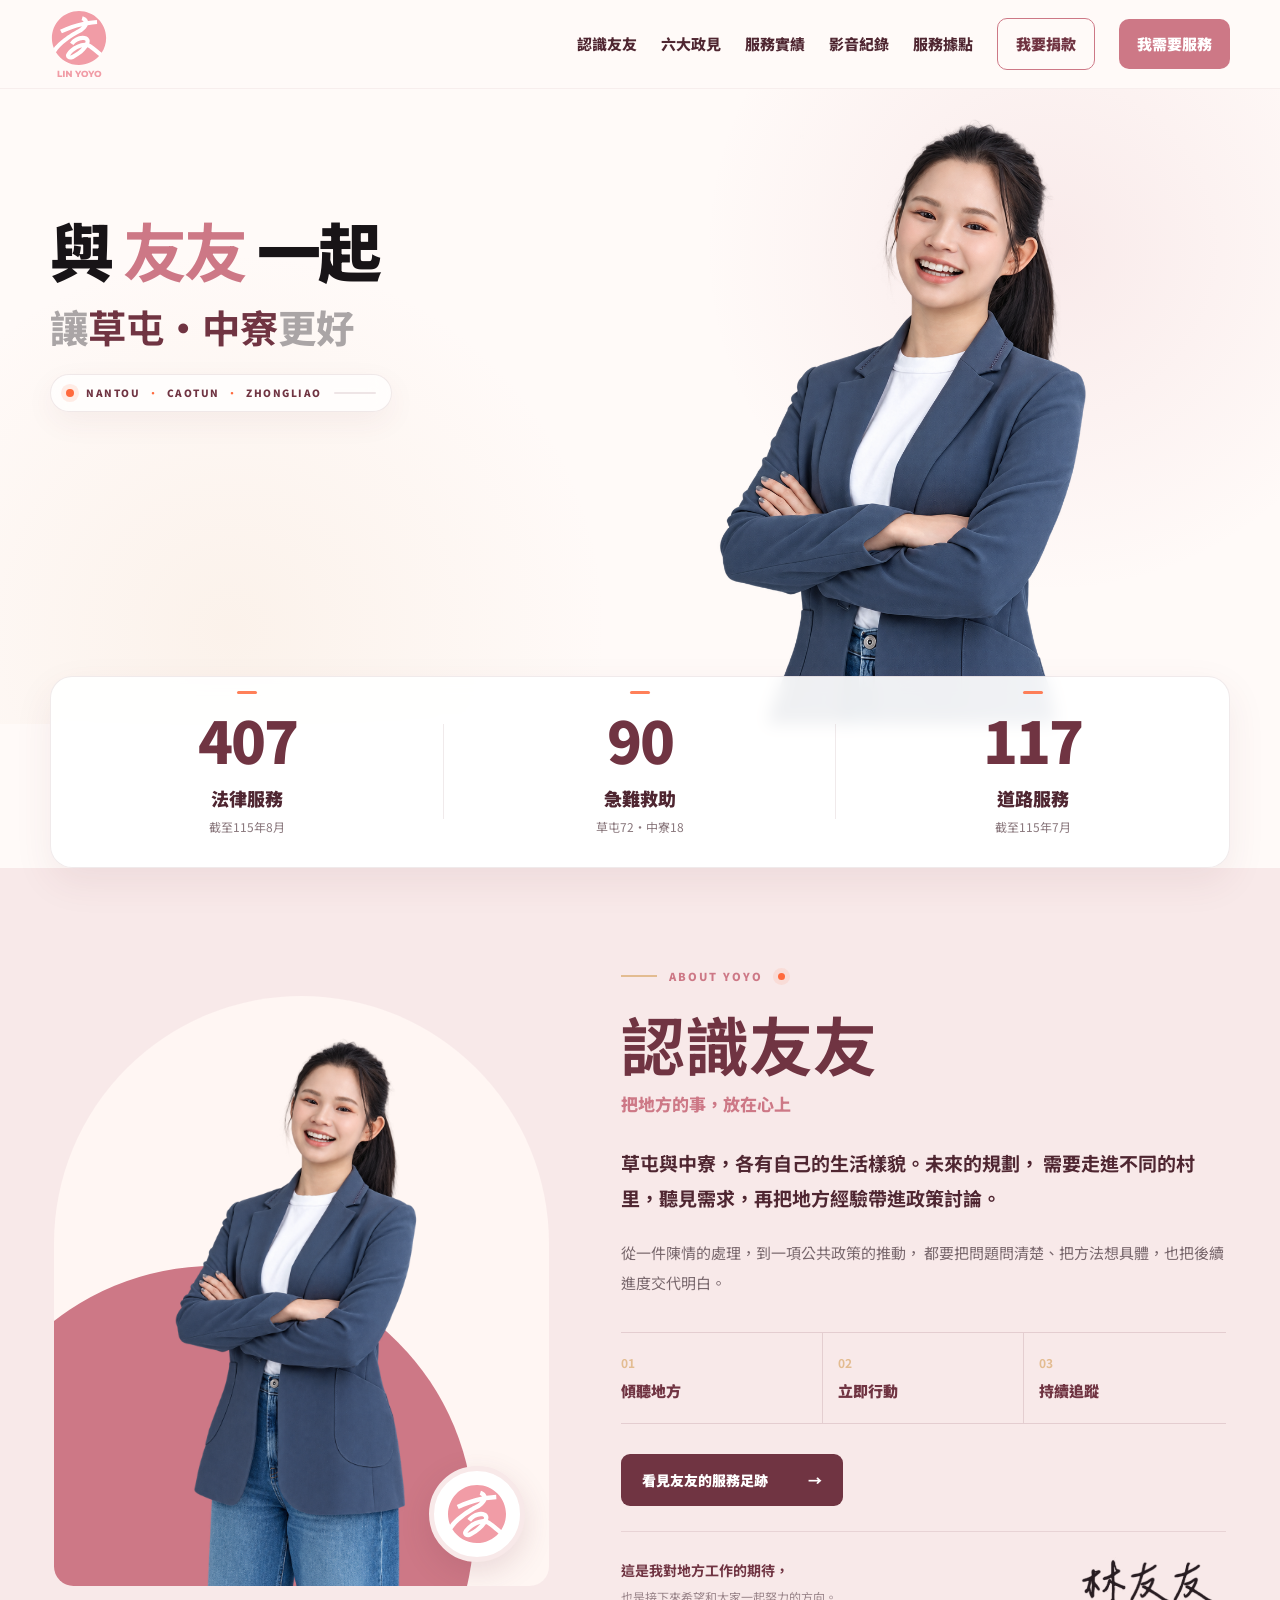
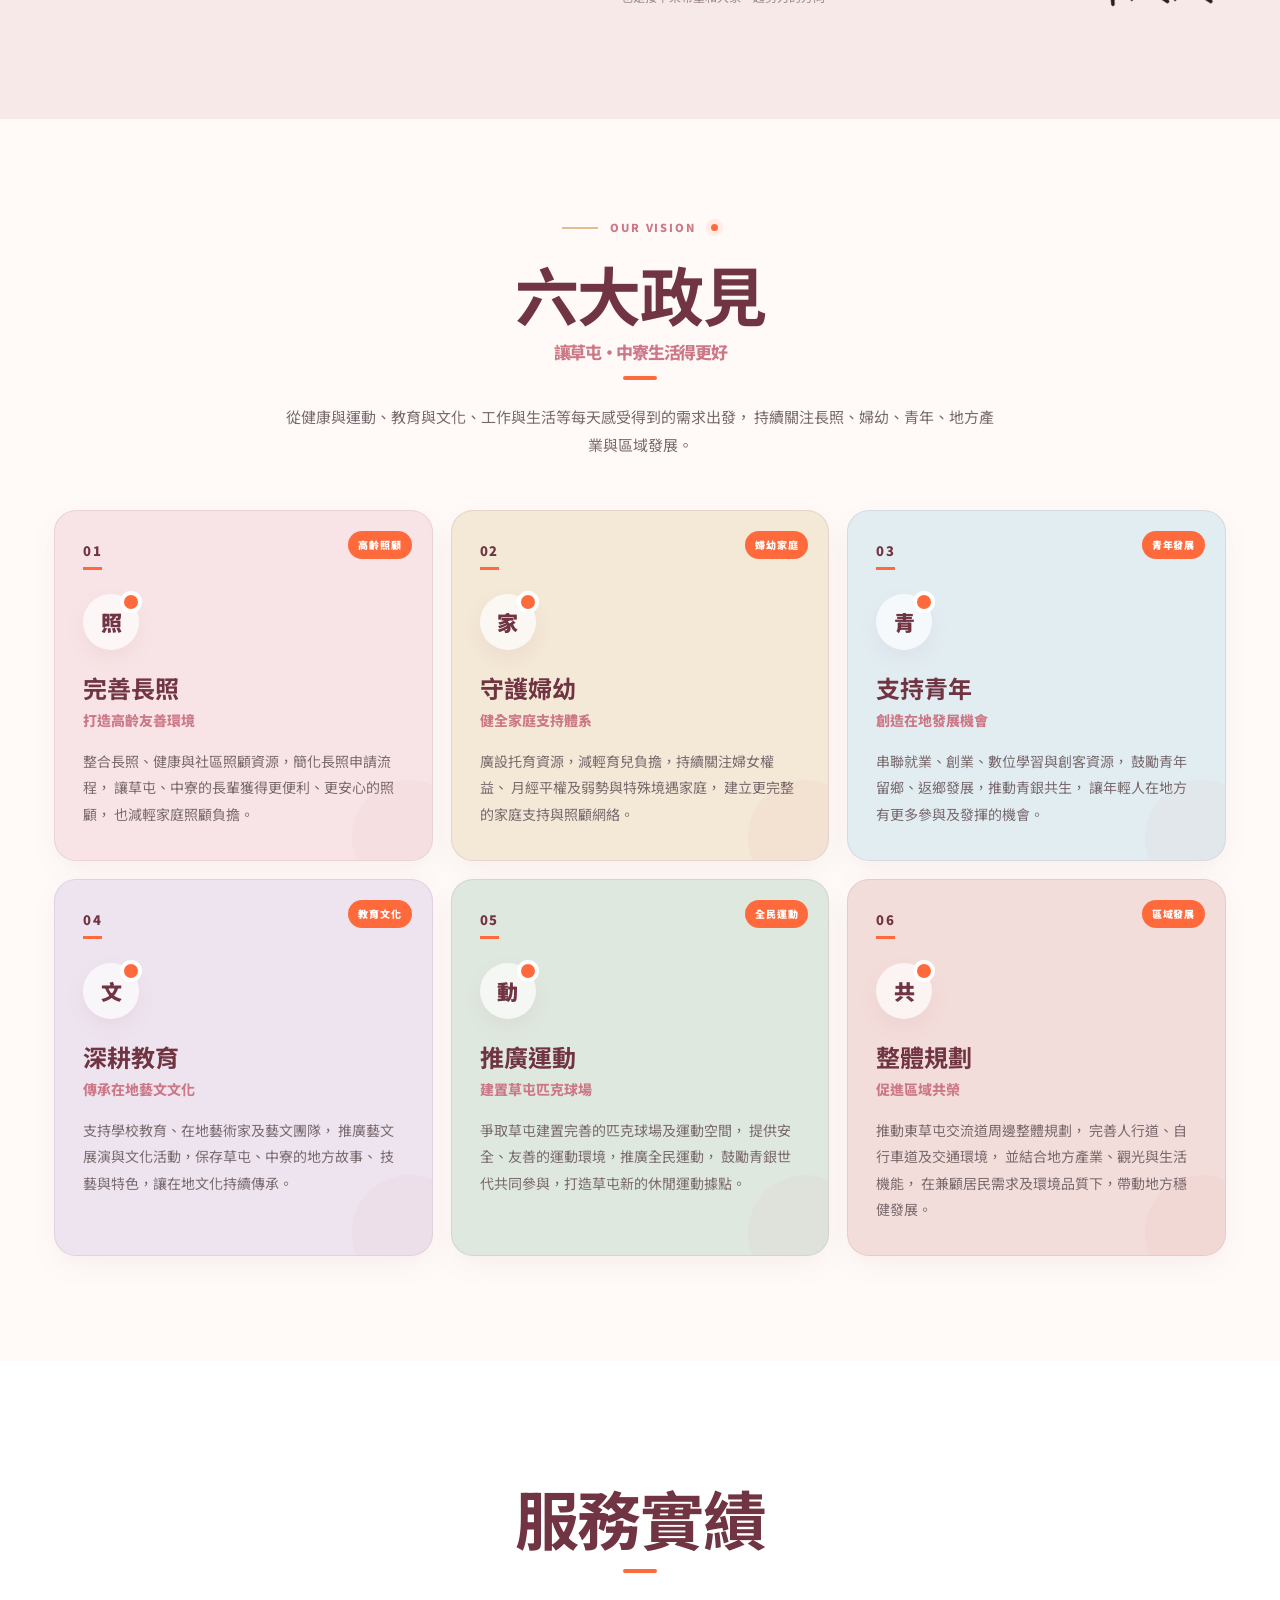
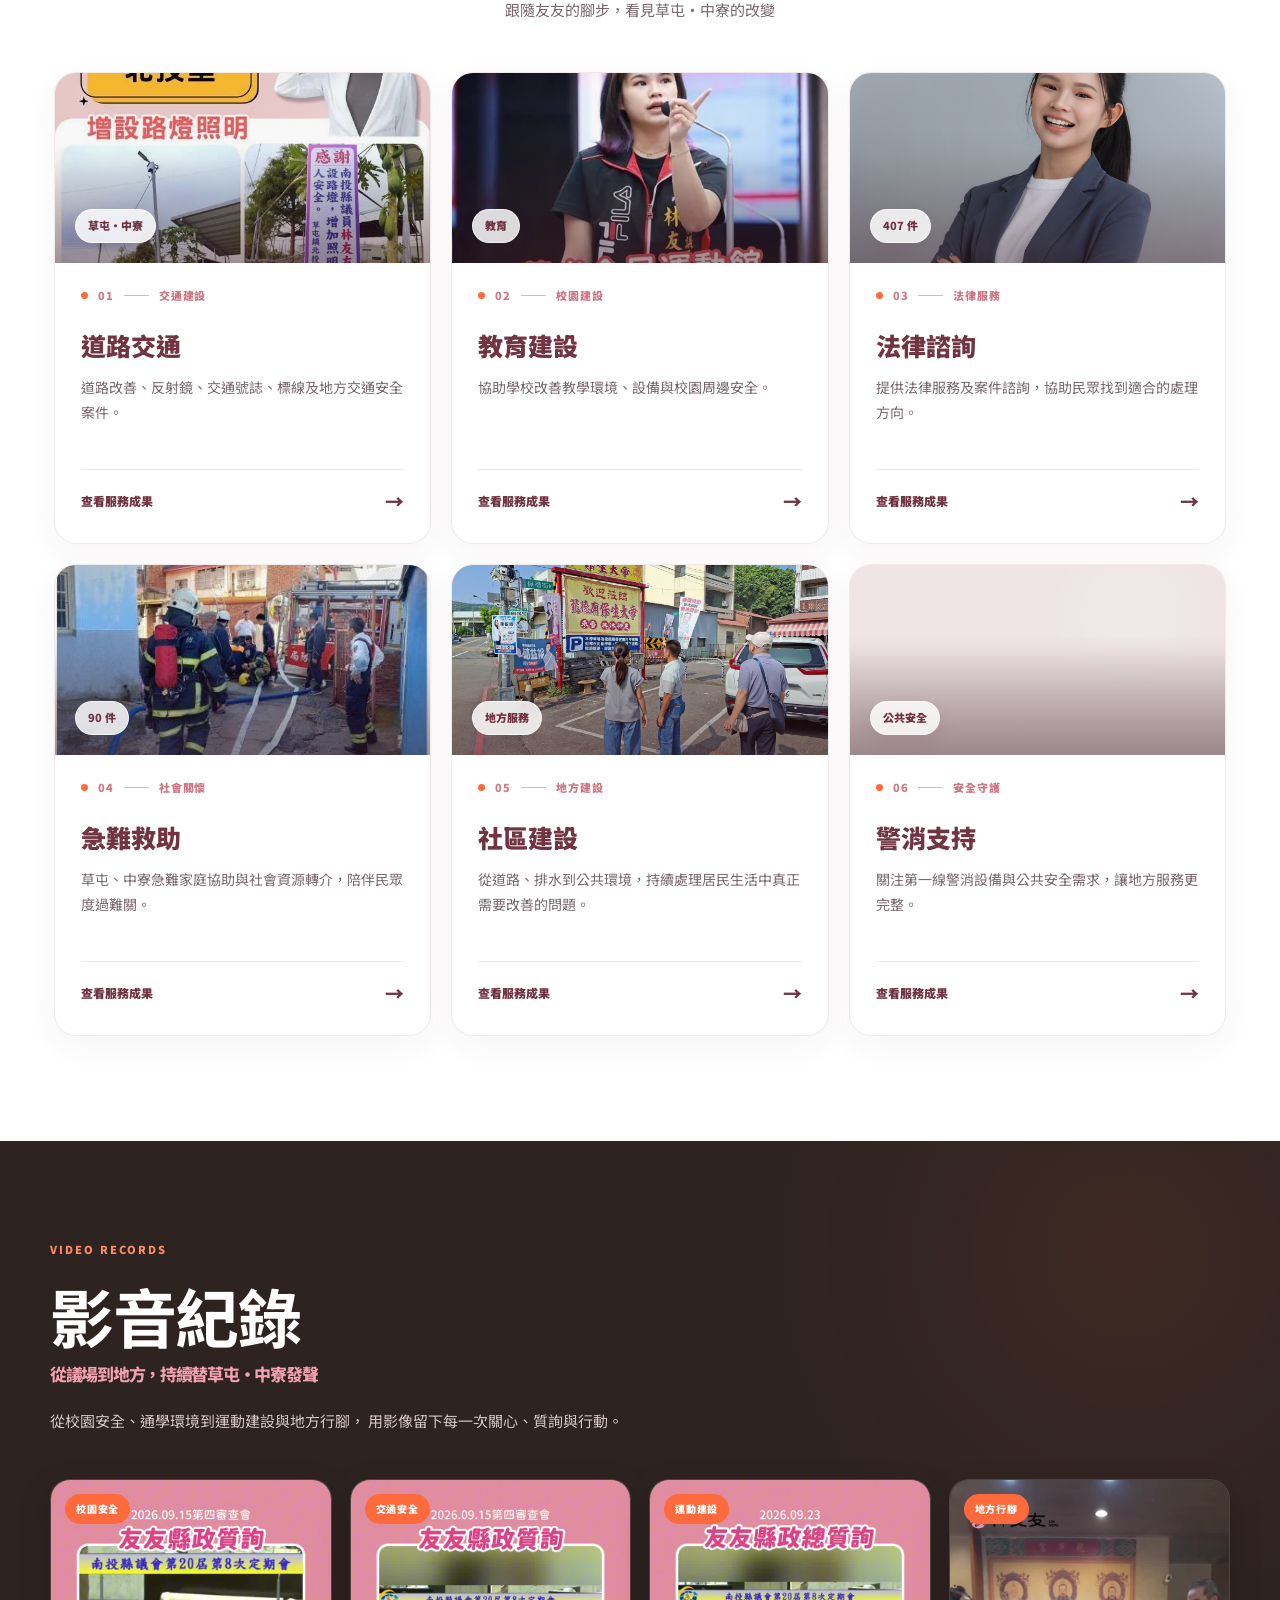
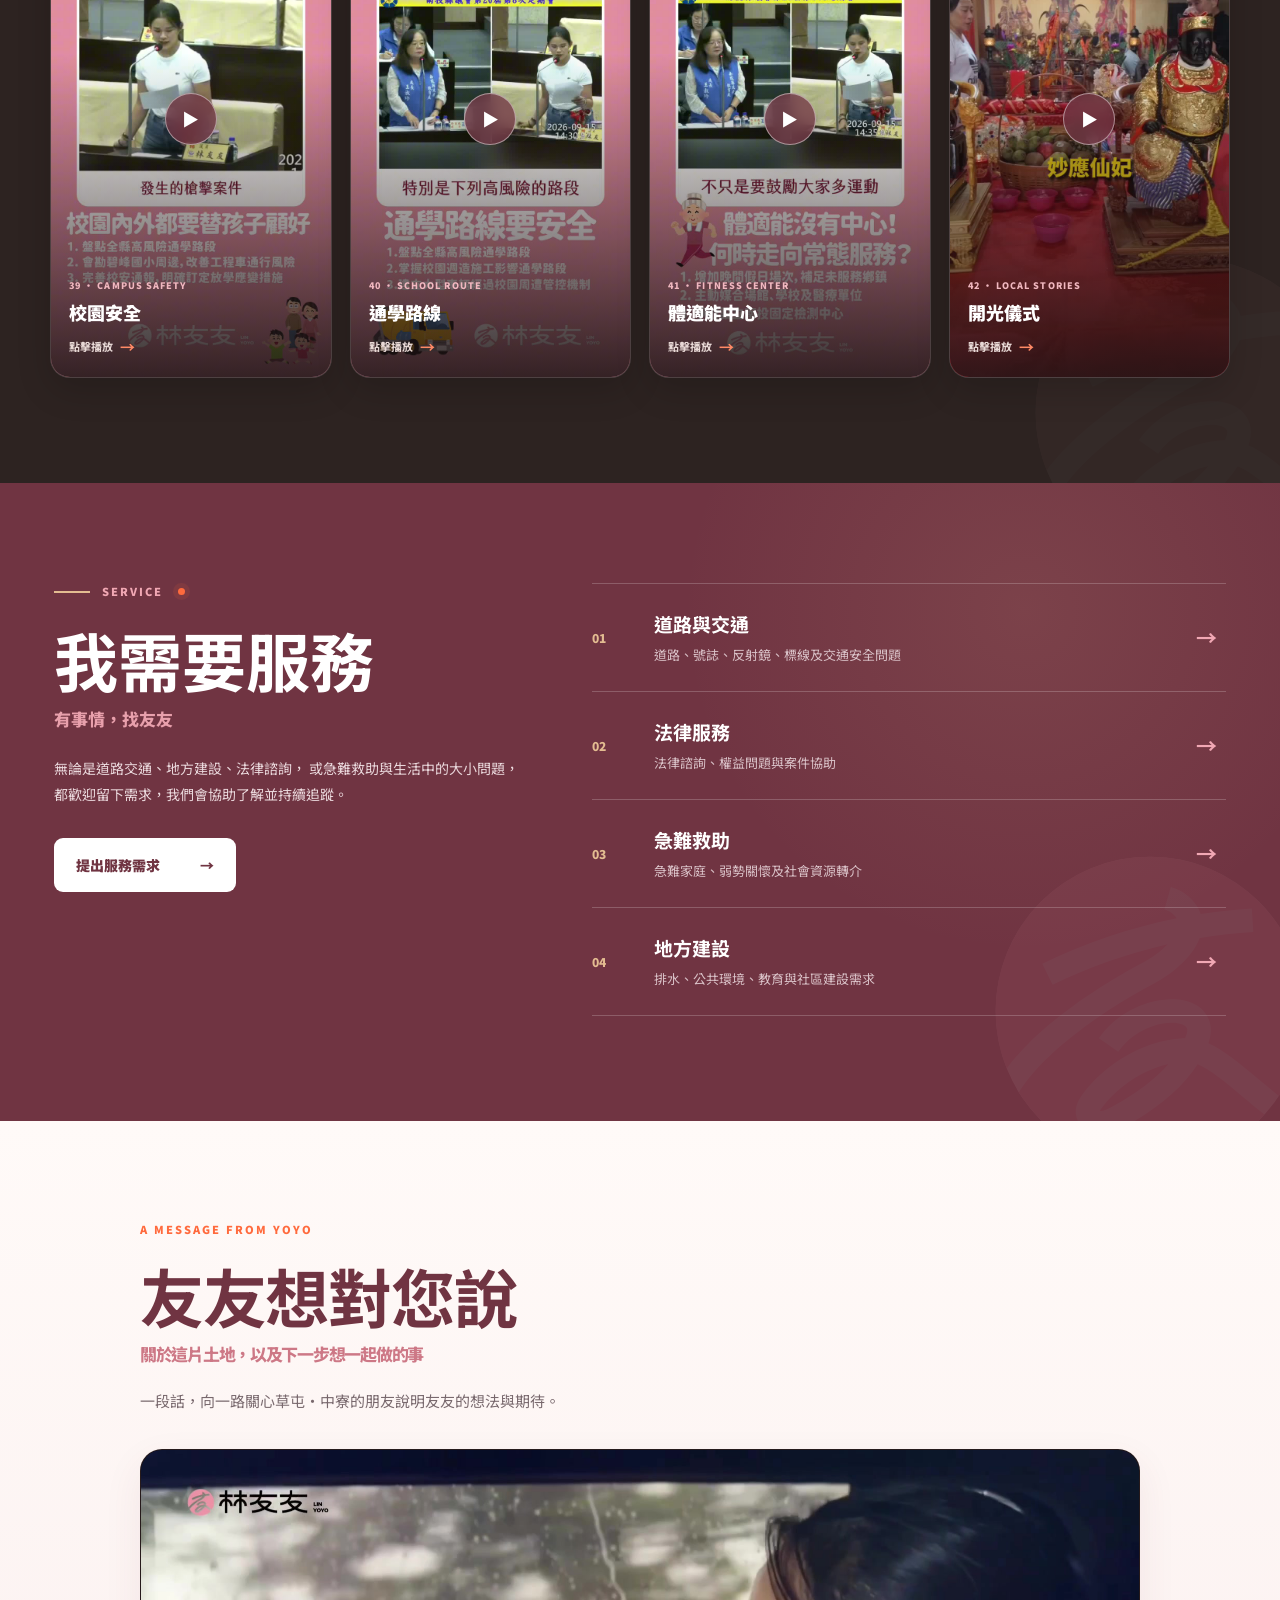
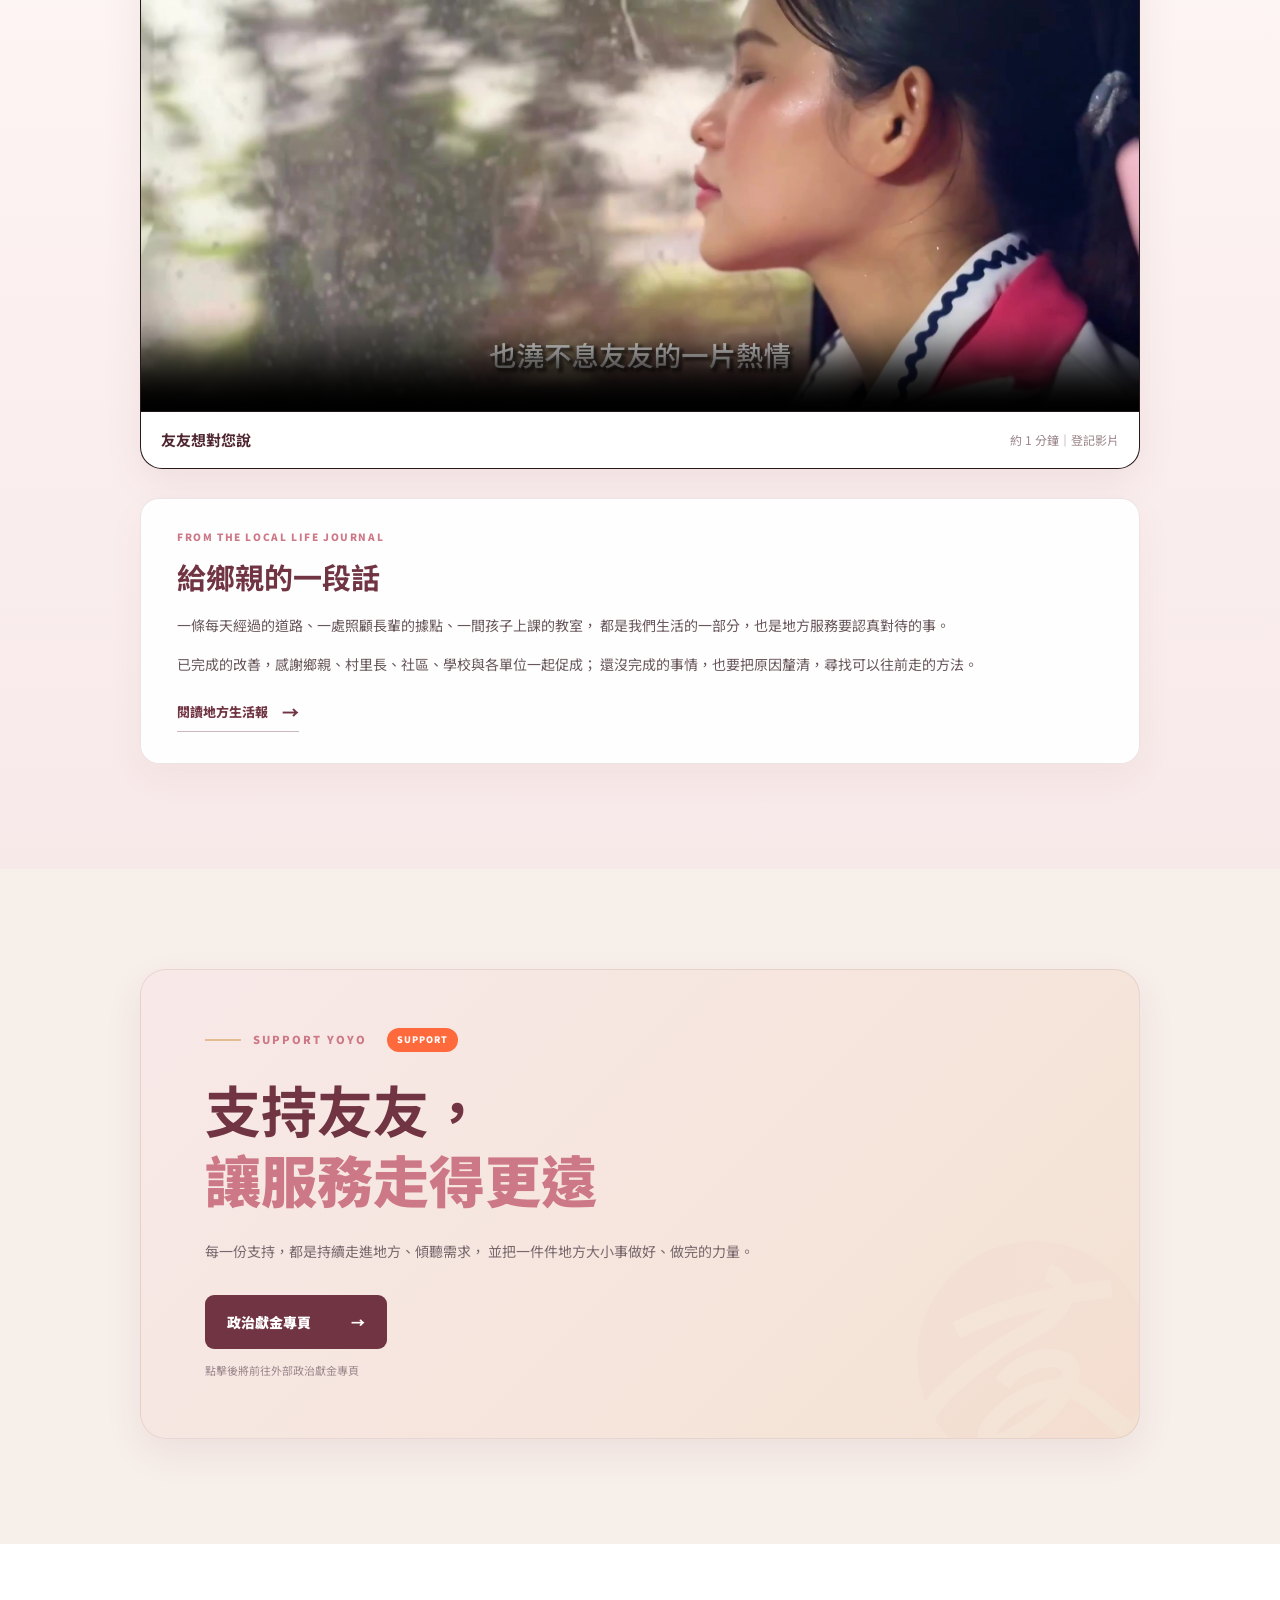
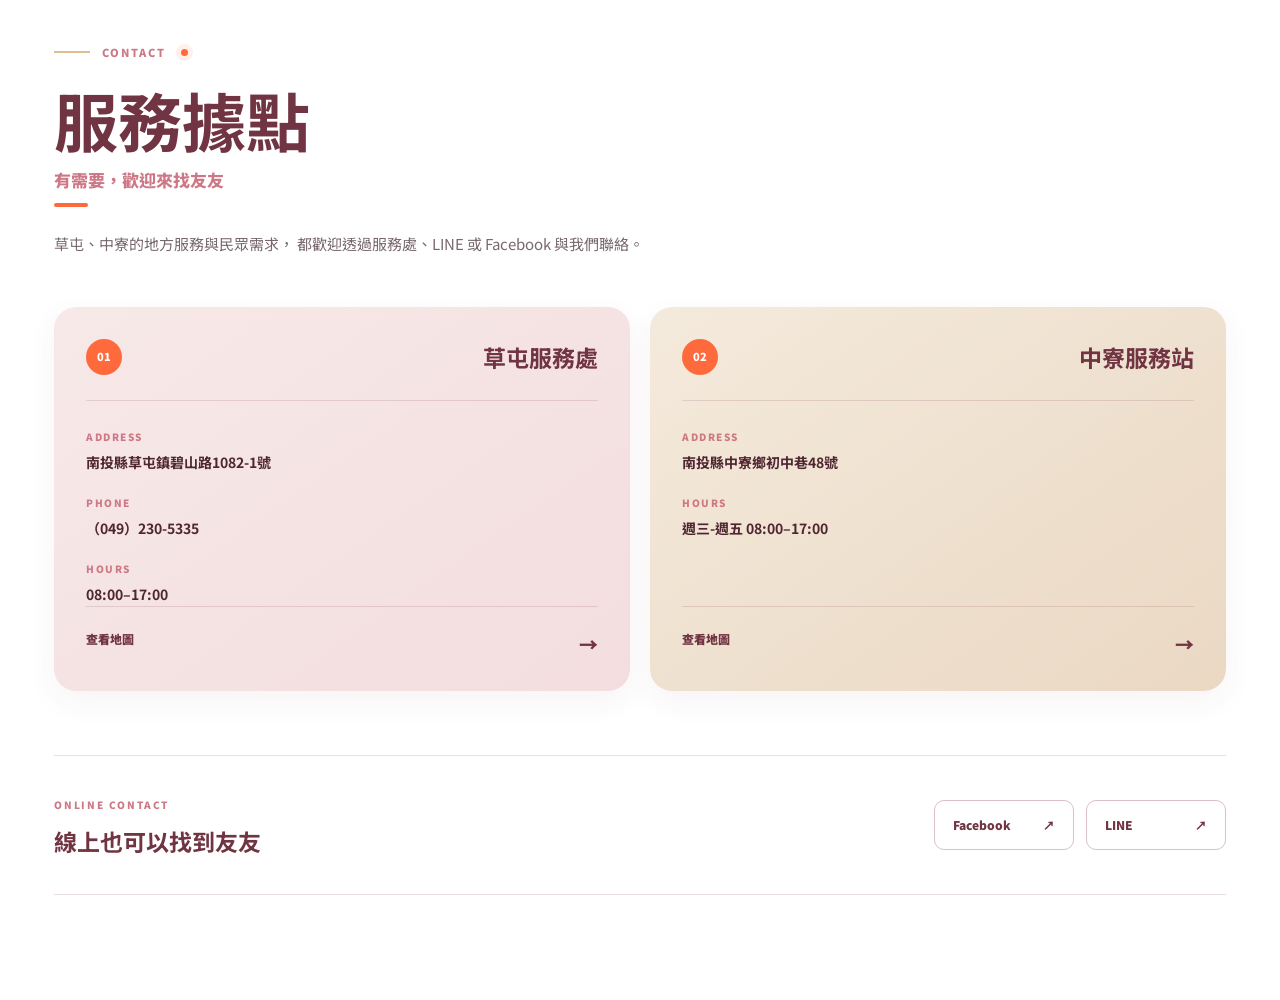
==== commit 99b6fb88: "服務成果改為站內閱讀並修正手機照片" ====
--- a/index.html
+++ b/index.html
@@ -371,7 +371,7 @@
 
 .stats {
   display: grid;
-  grid-template-columns: repeat(4, 1fr);
+  grid-template-columns: repeat(3, minmax(0, 1fr));
   overflow: hidden;
   border: var(--site-border);
   border-radius: var(--site-radius);
@@ -1689,6 +1689,7 @@
 
   .stat:nth-child(2)::after { display: none; }
   .stat:nth-child(-n+2) { border-bottom: 1px solid rgba(112,52,66,.10); }
+  .stat:nth-child(3) { grid-column: 1 / -1; }
   .counter { font-size: 43px; }
   .stat-label { font-size: 15px; }
 
@@ -2011,6 +2012,41 @@
 .media-law::after {
   background: linear-gradient(to top, rgba(63,35,42,.26), transparent 60%) !important;
 }
+
+/* V5.3｜服務實績：同一張圖片跨桌機與手機顯示，避免背景圖與封面重疊 */
+.service-media.media-traffic,
+.service-media.media-education,
+.service-media.media-law,
+.service-media.media-help,
+.service-media.media-community,
+.service-media.media-safety {
+  background-image:none!important;
+  background-color:#f5ebed!important;
+  isolation:isolate;
+}
+.service-media > img.service-cover {
+  position:absolute!important;inset:0!important;
+  display:block!important;width:100%!important;height:100%!important;
+  object-fit:cover!important;object-position:center!important;
+  z-index:0!important;
+}
+.service-media > span {position:relative;z-index:3}
+.service-media::before{z-index:1;pointer-events:none}
+.service-media::after{z-index:2;pointer-events:none}
+.media-law > img.legal-portrait {object-position:center 22%!important}
+.media-education > img.education-running {object-position:center 44%!important}
+@media(max-width:640px){
+  .service-media {height:auto!important;aspect-ratio:16/10;min-height:0!important;padding:16px!important}
+  .service-media > img.service-cover {width:100%!important;height:100%!important;object-position:center!important}
+  /* 海報型照片手機顯示完整內容，避免文字、人像遭裁切 */
+  .media-traffic > img.service-cover,
+  .media-education > img.service-cover {object-fit:contain!important;background-color:#f5ebed}
+  .media-law > img.legal-portrait {object-fit:cover!important;object-position:center 24%!important}
+  .media-help > img.service-cover,
+  .media-community > img.service-cover,
+  .media-safety > img.service-cover {object-fit:cover!important;object-position:center!important}
+}
+
 </style>
 </head>
 
@@ -2151,21 +2187,7 @@
         </div>
 
 
-        <div class="stat">
-
-          <div class="counter" data-target="8">
-            0
-          </div>
-
-          <div class="stat-label">
-            公益捐贈
-          </div>
-
-          <div class="stat-note">
-            骨灰罈捐贈
-          </div>
-
-        </div>
+
 
       </div>
 
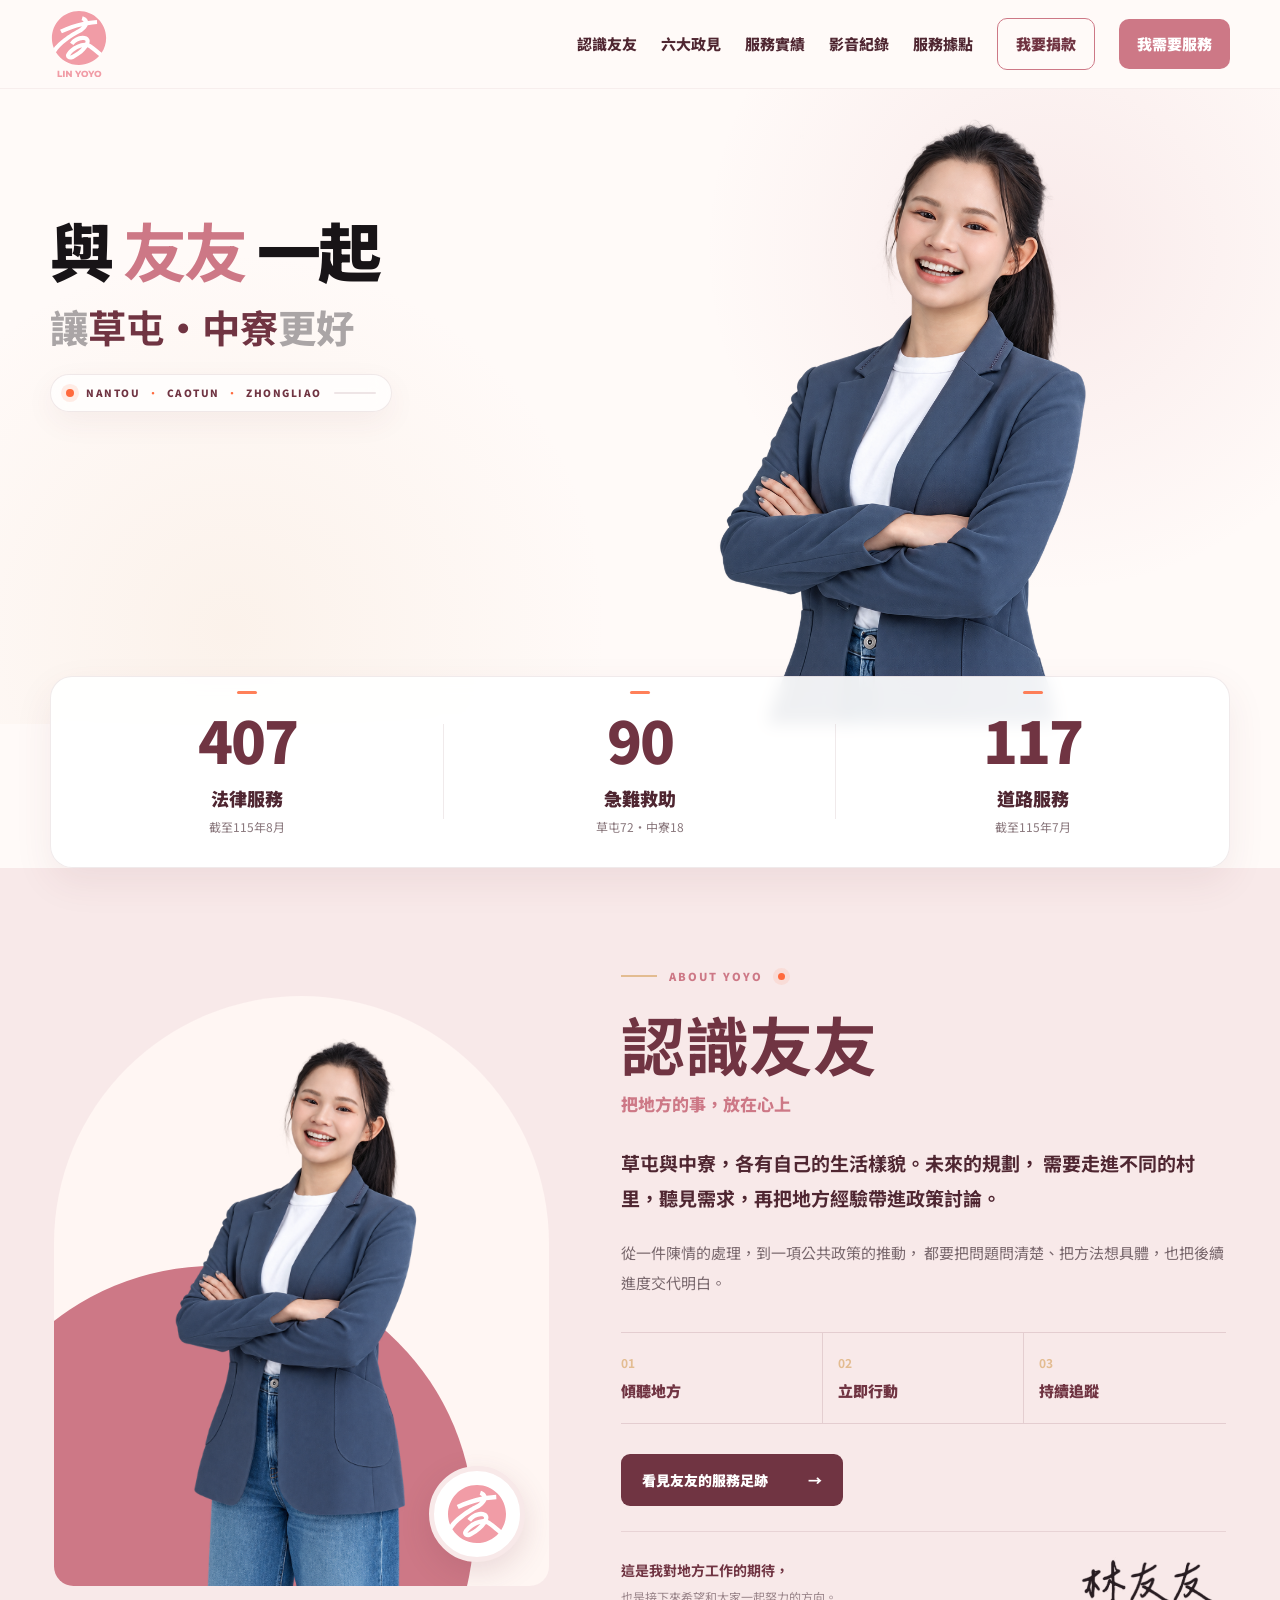
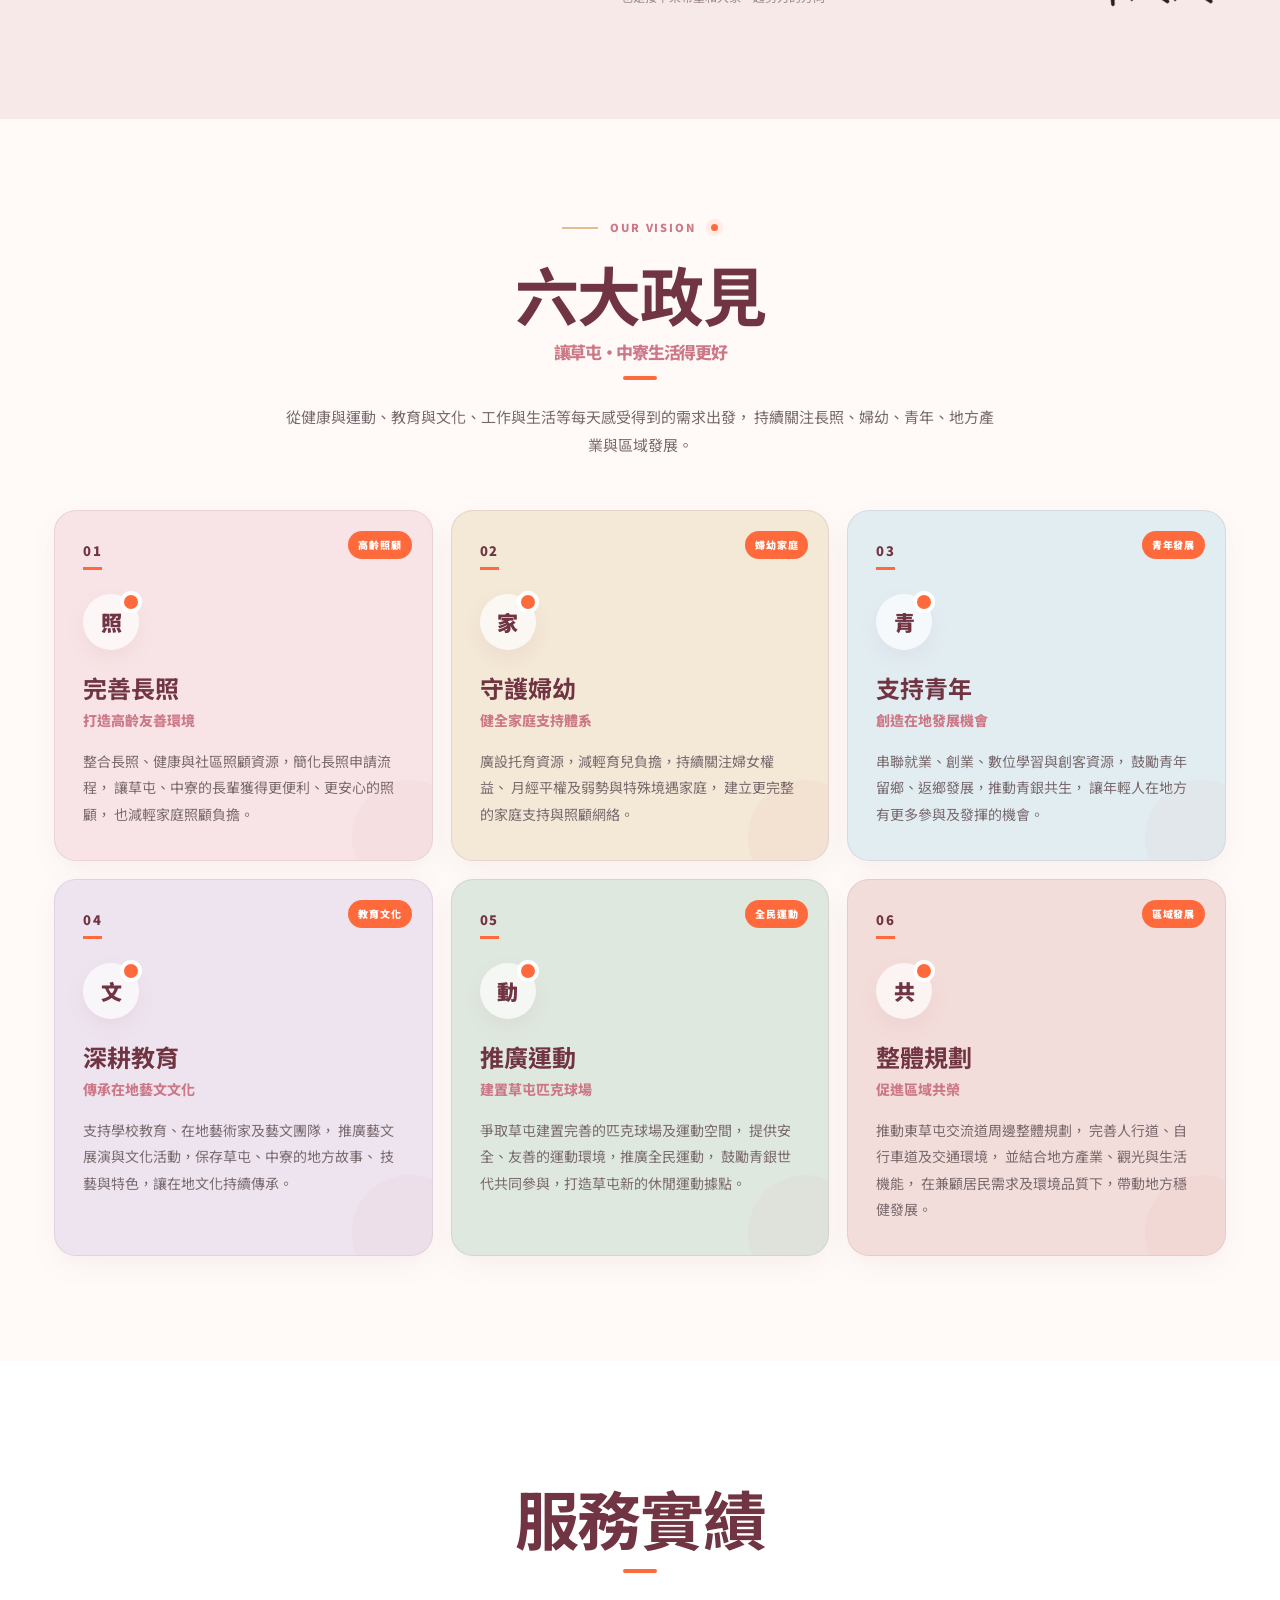
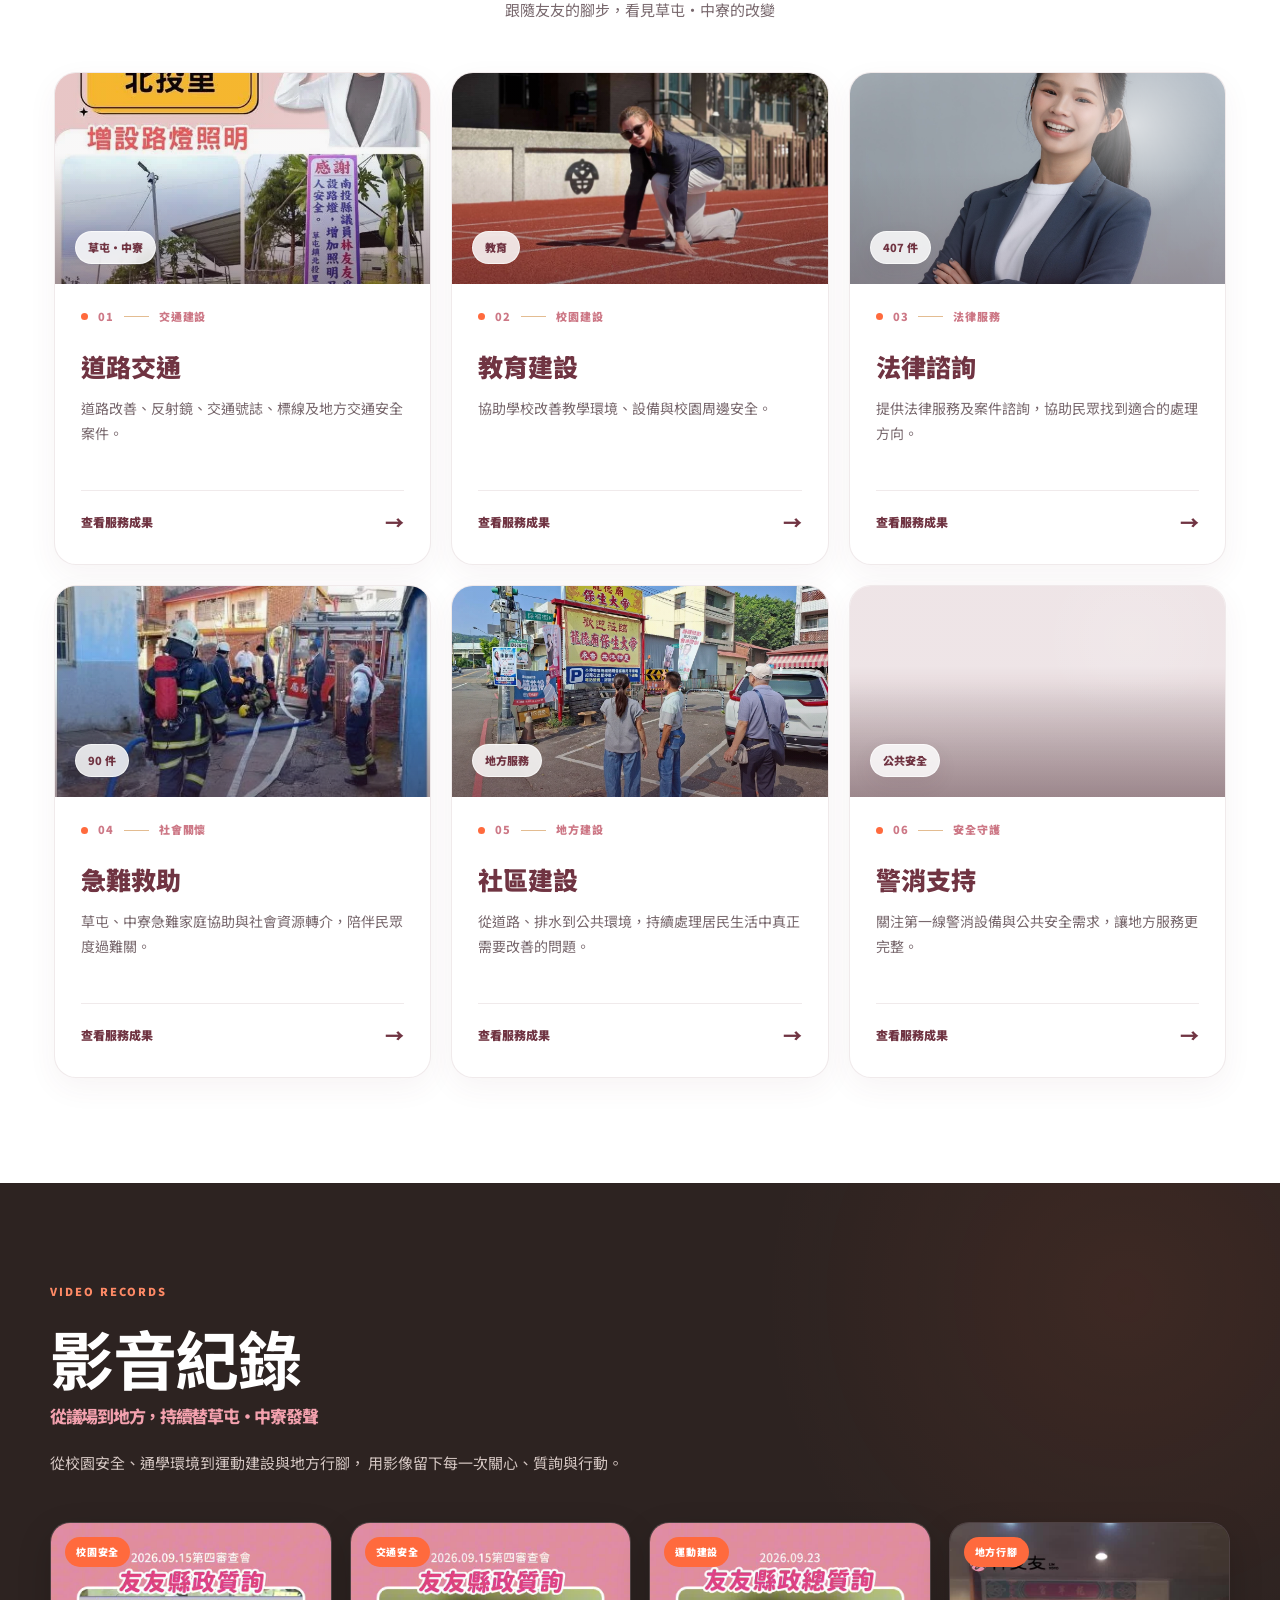
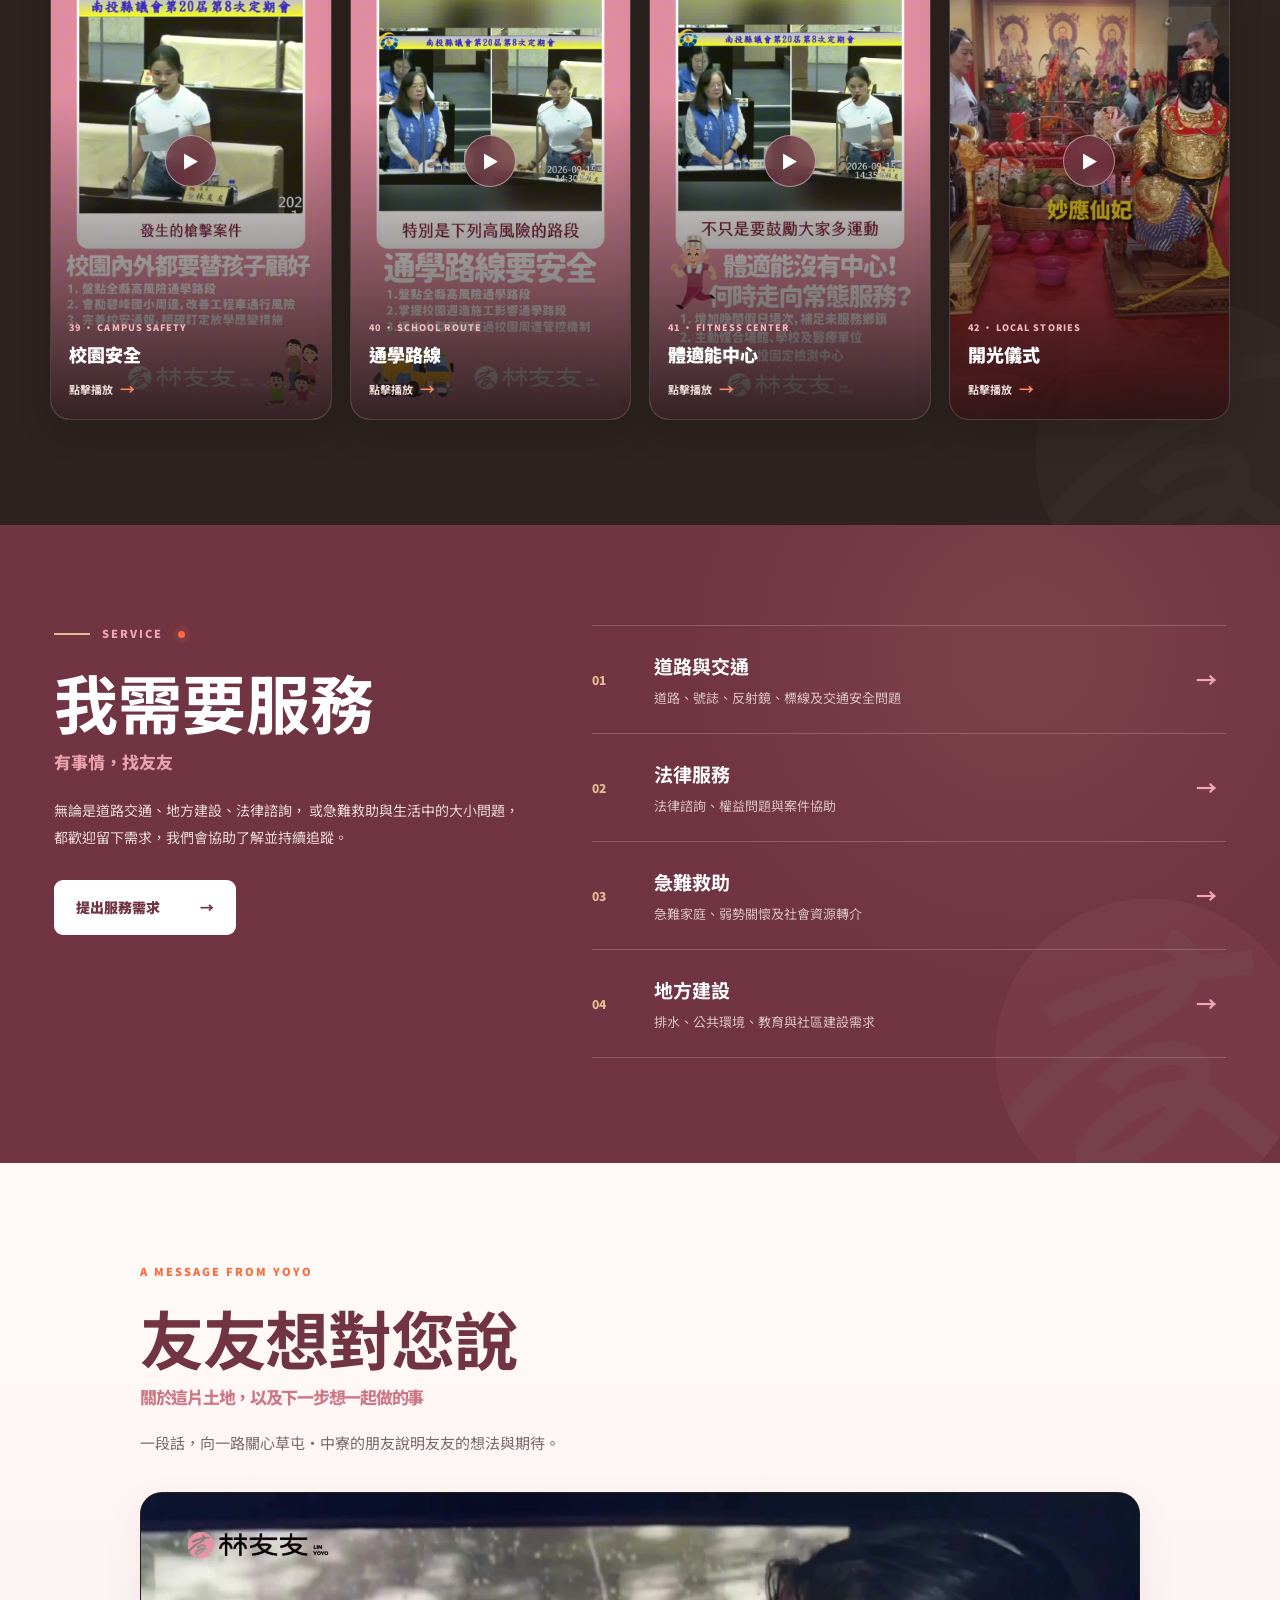
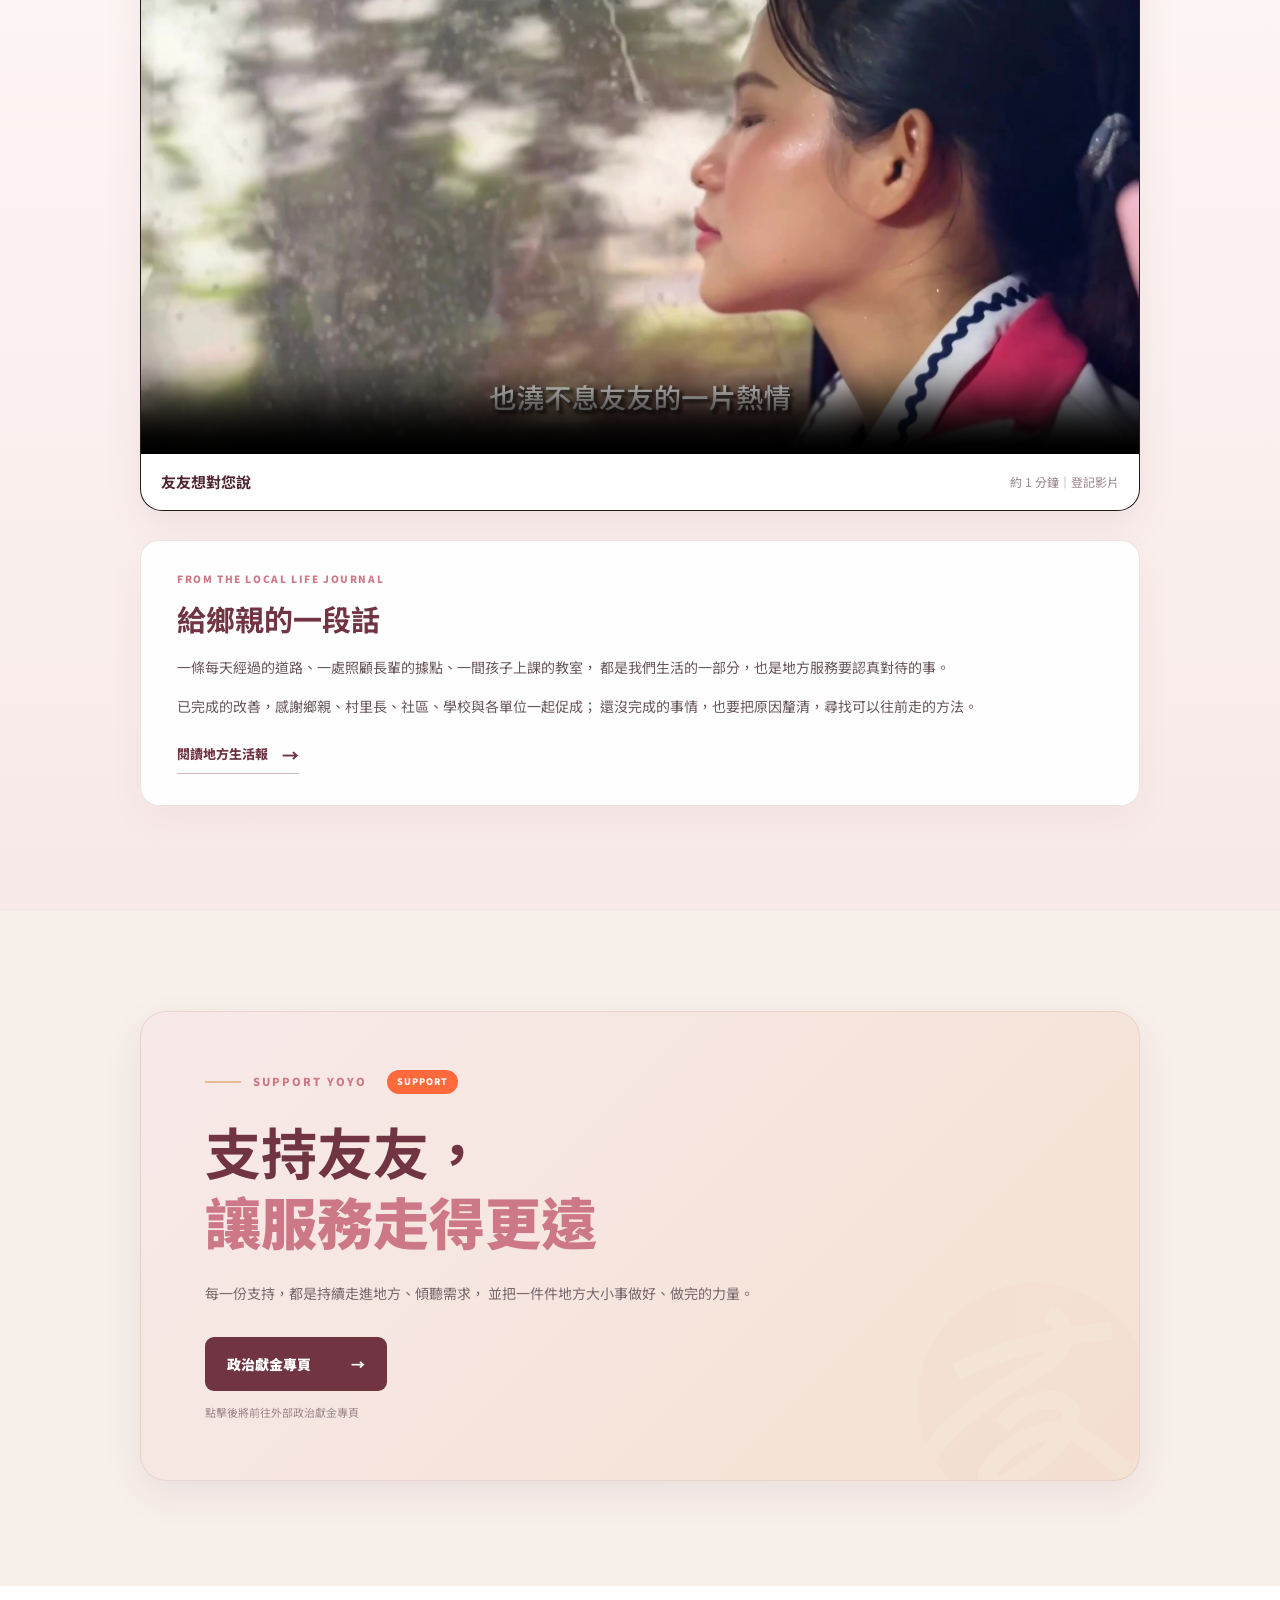
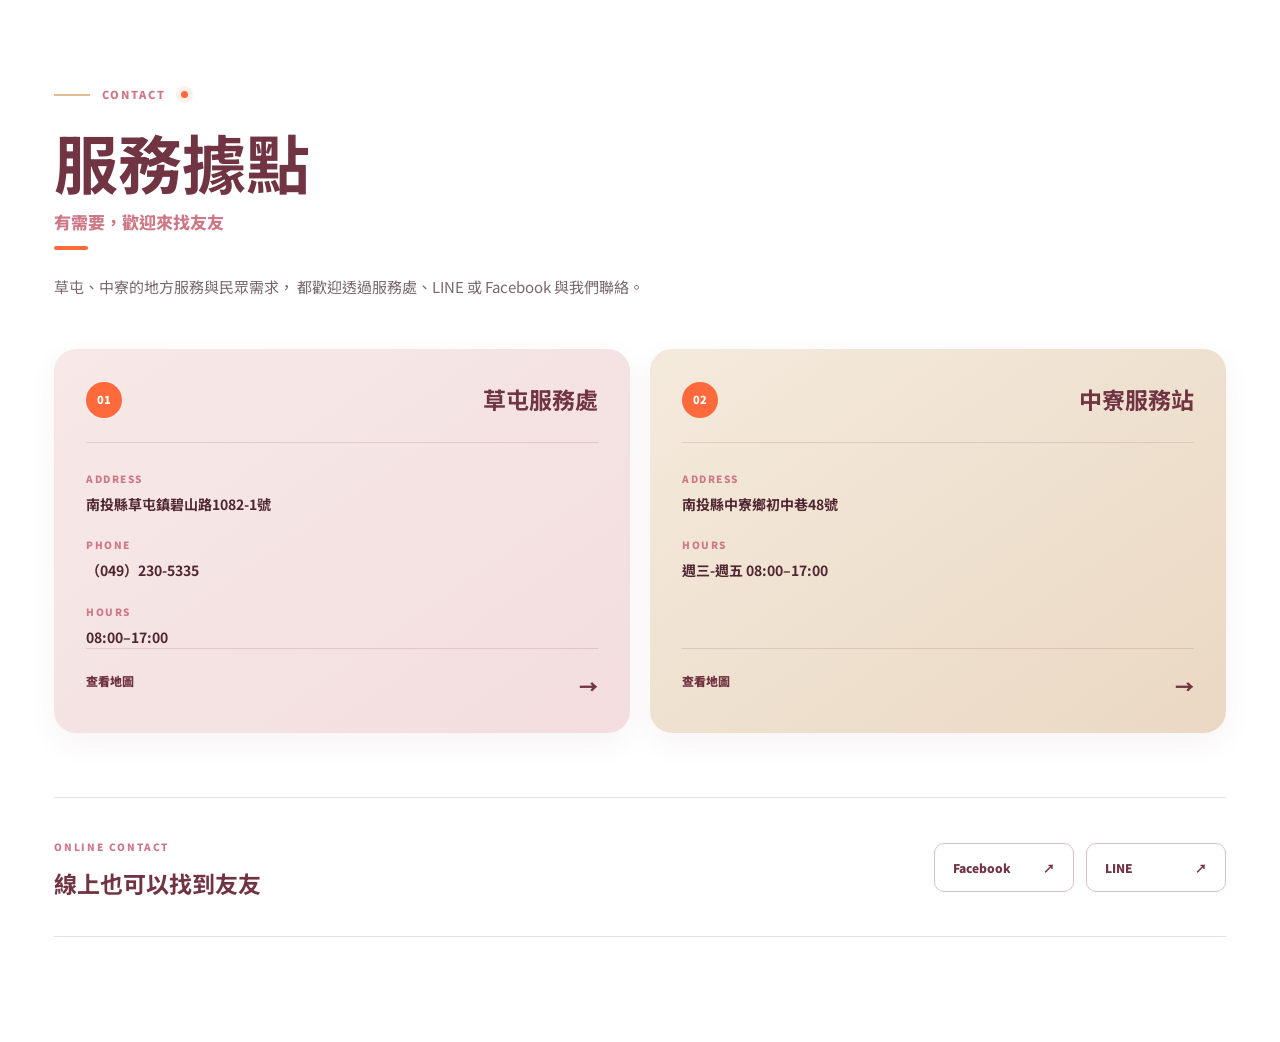
==== commit ee4060cc: "統一手機與電腦服務實績照片" ====
--- a/index.html
+++ b/index.html
@@ -1994,57 +1994,71 @@
 }
 
 
-/* V5.2｜首頁服務實績：操場照片與法律服務人物照 */
-.media-education {
-  background-image: url("images/results/xuguang-sports-center.webp") !important;
-}
-.media-education > .education-running { object-position: center 44%; }
-.media-law {
-  background: #efe1e1 !important;
-  background-image: none !important;
-}
-.media-law > .legal-portrait {
-  object-position: 50% 19%;
-}
-.media-law::before {
-  background: linear-gradient(to top, rgba(75,38,48,.20), transparent 72%) !important;
-}
-.media-law::after {
-  background: linear-gradient(to top, rgba(63,35,42,.26), transparent 60%) !important;
-}
-
-/* V5.3｜服務實績：同一張圖片跨桌機與手機顯示，避免背景圖與封面重疊 */
+/* V5.3.2｜服務實績統一照片：桌機／手機共用相同本地圖片與構圖 */
 .service-media.media-traffic,
 .service-media.media-education,
 .service-media.media-law,
 .service-media.media-help,
 .service-media.media-community,
 .service-media.media-safety {
-  background-image:none!important;
-  background-color:#f5ebed!important;
-  isolation:isolate;
+  position: relative;
+  isolation: isolate;
+  aspect-ratio: 16 / 9;
+  height: auto !important;
+  min-height: 0 !important;
+  overflow: hidden;
+  background: #f5ebed !important;
+  background-image: none !important;
 }
 .service-media > img.service-cover {
-  position:absolute!important;inset:0!important;
-  display:block!important;width:100%!important;height:100%!important;
-  object-fit:cover!important;object-position:center!important;
-  z-index:0!important;
-}
-.service-media > span {position:relative;z-index:3}
-.service-media::before{z-index:1;pointer-events:none}
-.service-media::after{z-index:2;pointer-events:none}
-.media-law > img.legal-portrait {object-position:center 22%!important}
-.media-education > img.education-running {object-position:center 44%!important}
-@media(max-width:640px){
-  .service-media {height:auto!important;aspect-ratio:16/10;min-height:0!important;padding:16px!important}
-  .service-media > img.service-cover {width:100%!important;height:100%!important;object-position:center!important}
-  /* 海報型照片手機顯示完整內容，避免文字、人像遭裁切 */
-  .media-traffic > img.service-cover,
-  .media-education > img.service-cover {object-fit:contain!important;background-color:#f5ebed}
-  .media-law > img.legal-portrait {object-fit:cover!important;object-position:center 24%!important}
-  .media-help > img.service-cover,
-  .media-community > img.service-cover,
-  .media-safety > img.service-cover {object-fit:cover!important;object-position:center!important}
+  position: absolute !important;
+  inset: 0 !important;
+  display: block !important;
+  width: 100% !important;
+  height: 100% !important;
+  object-fit: cover !important;
+  object-position: center center !important;
+  z-index: 0 !important;
+}
+.service-media > span { position: relative; z-index: 3; }
+.service-media::before { z-index: 1; pointer-events: none; }
+.service-media::after { z-index: 2; pointer-events: none; }
+/* 人物頭部和操場起跑照片的焦點，兩種裝置採同一個定位 */
+.media-law > img.legal-portrait {
+  object-position: 50% 22% !important;
+}
+.media-education > img.education-running {
+  object-position: 50% 45% !important;
+}
+/* 缺圖時明確提示，不私自切換成另一張事件照片 */
+.media-education.photo-missing::after {
+  content: "請補上富功國小操場原照";
+  inset: 0;
+  display: flex;
+  align-items: center;
+  justify-content: center;
+  padding: 18px;
+  text-align: center;
+  color: #703442;
+  background: #f5ebed;
+  font-weight: 700;
+  font-size: 14px;
+}
+@media (max-width: 640px) {
+  .service-media.media-traffic,
+  .service-media.media-education,
+  .service-media.media-law,
+  .service-media.media-help,
+  .service-media.media-community,
+  .service-media.media-safety {
+    aspect-ratio: 16 / 9 !important;
+    height: auto !important;
+    min-height: 0 !important;
+    padding: 16px !important;
+  }
+  .service-media > img.service-cover {
+    object-fit: cover !important;
+  }
 }
 
 </style>
@@ -2467,7 +2481,7 @@
 
   <article class="service-card-pro reveal">
     <div class="service-media media-traffic">
-      <img class="service-cover" src="images/results/shiguan-road-safety.webp" alt="史館路道路安全改善紀錄照片" loading="lazy" decoding="async">
+      <img class="service-cover" src="images/results/shiguan-road-safety.webp?v=532" alt="史館路道路安全改善紀錄照片" loading="lazy" decoding="async">
       <span>草屯・中寮</span>
     </div>
 
@@ -2493,7 +2507,7 @@
 
   <article class="service-card-pro reveal">
     <div class="service-media media-education">
-      <img class="service-cover education-running" src="https://www.dropbox.com/scl/fi/cy7nngs9ppsonlwojyk8f/_.jpg?rlkey=9jdi3dieh2p3ctm3xidem6b9v&amp;raw=1" alt="富功國小操場活動照片" loading="lazy" decoding="async" onerror="this.onerror=null;this.src='images/results/xuguang-sports-center.webp';">
+      <img class="service-cover education-running" src="images/results/education-running.jpg?v=532" alt="林友友在富功國小操場準備起跑的照片" loading="lazy" decoding="async" onerror="this.parentElement.classList.add('photo-missing');this.remove();">
       <span>教育</span>
     </div>
 
@@ -2519,7 +2533,7 @@
 
   <article class="service-card-pro reveal">
     <div class="service-media media-law">
-      <img class="service-cover legal-portrait" src="images/results/legal-service-portrait.jpg" alt="林友友人物形象照" loading="lazy" decoding="async">
+      <img class="service-cover legal-portrait" src="images/results/legal-service-portrait.jpg?v=532" alt="林友友人物形象照" loading="lazy" decoding="async">
       <span>407 件</span>
     </div>
 
@@ -2545,7 +2559,7 @@
 
   <article class="service-card-pro reveal">
     <div class="service-media media-help">
-      <img class="service-cover" src="images/results/emergency-aid.webp" alt="草屯新庄一路火警協助相關紀錄照片" loading="lazy" decoding="async">
+      <img class="service-cover" src="images/results/emergency-aid.webp?v=532" alt="草屯新庄一路火警協助相關紀錄照片" loading="lazy" decoding="async">
       <span>90 件</span>
     </div>
 
@@ -2571,7 +2585,7 @@
 
   <article class="service-card-pro reveal">
     <div class="service-media media-community">
-      <img class="service-cover" src="images/results/bishan-baofu-camera.webp" alt="碧山路保福街監視器設置紀錄照片" loading="lazy" decoding="async">
+      <img class="service-cover" src="images/results/bishan-baofu-camera.webp?v=532" alt="碧山路保福街監視器設置紀錄照片" loading="lazy" decoding="async">
       <span>地方服務</span>
     </div>
 
@@ -2597,7 +2611,7 @@
 
   <article class="service-card-pro reveal">
     <div class="service-media media-safety">
-      <img class="service-cover" src="images/results/firefighter-training.webp" alt="消防員訓練紀錄照片" loading="lazy" decoding="async">
+      <img class="service-cover" src="images/results/firefighter-training.webp?v=532" alt="消防員訓練紀錄照片" loading="lazy" decoding="async">
       <span>公共安全</span>
     </div>
 
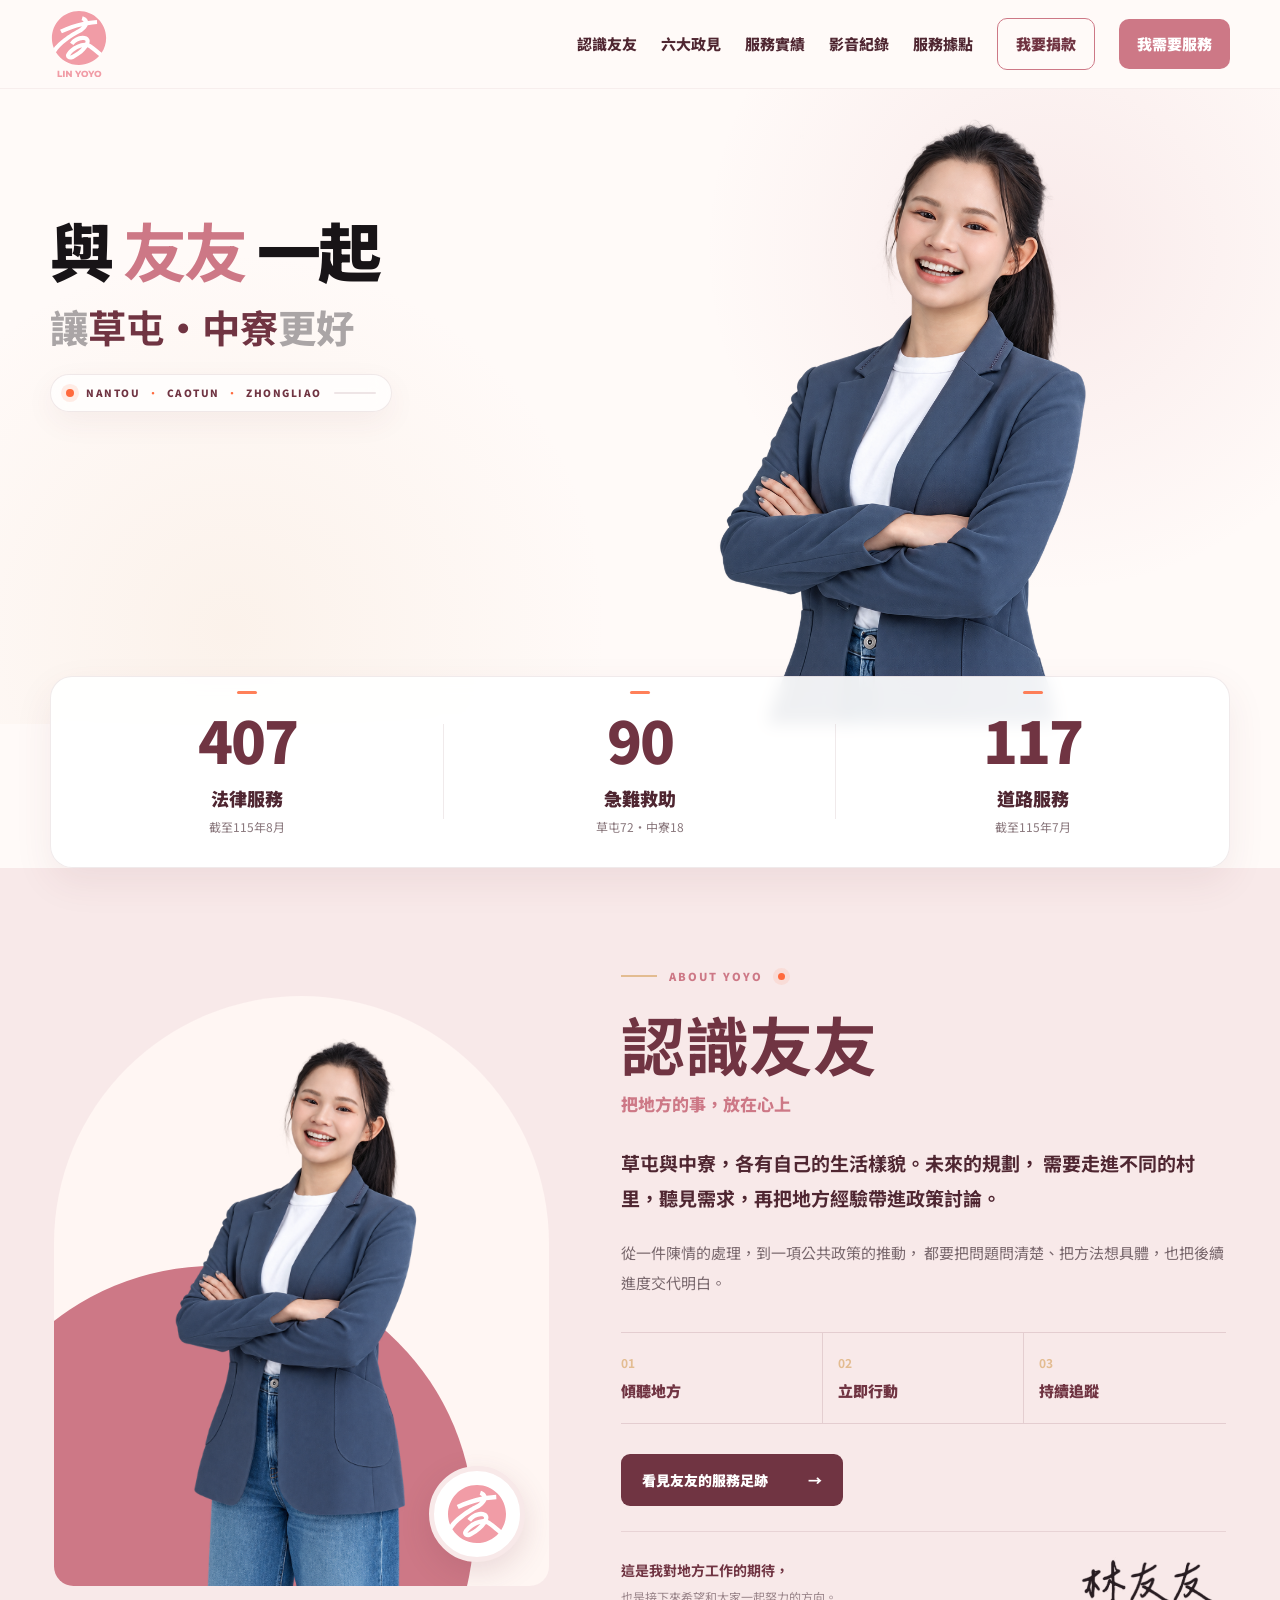
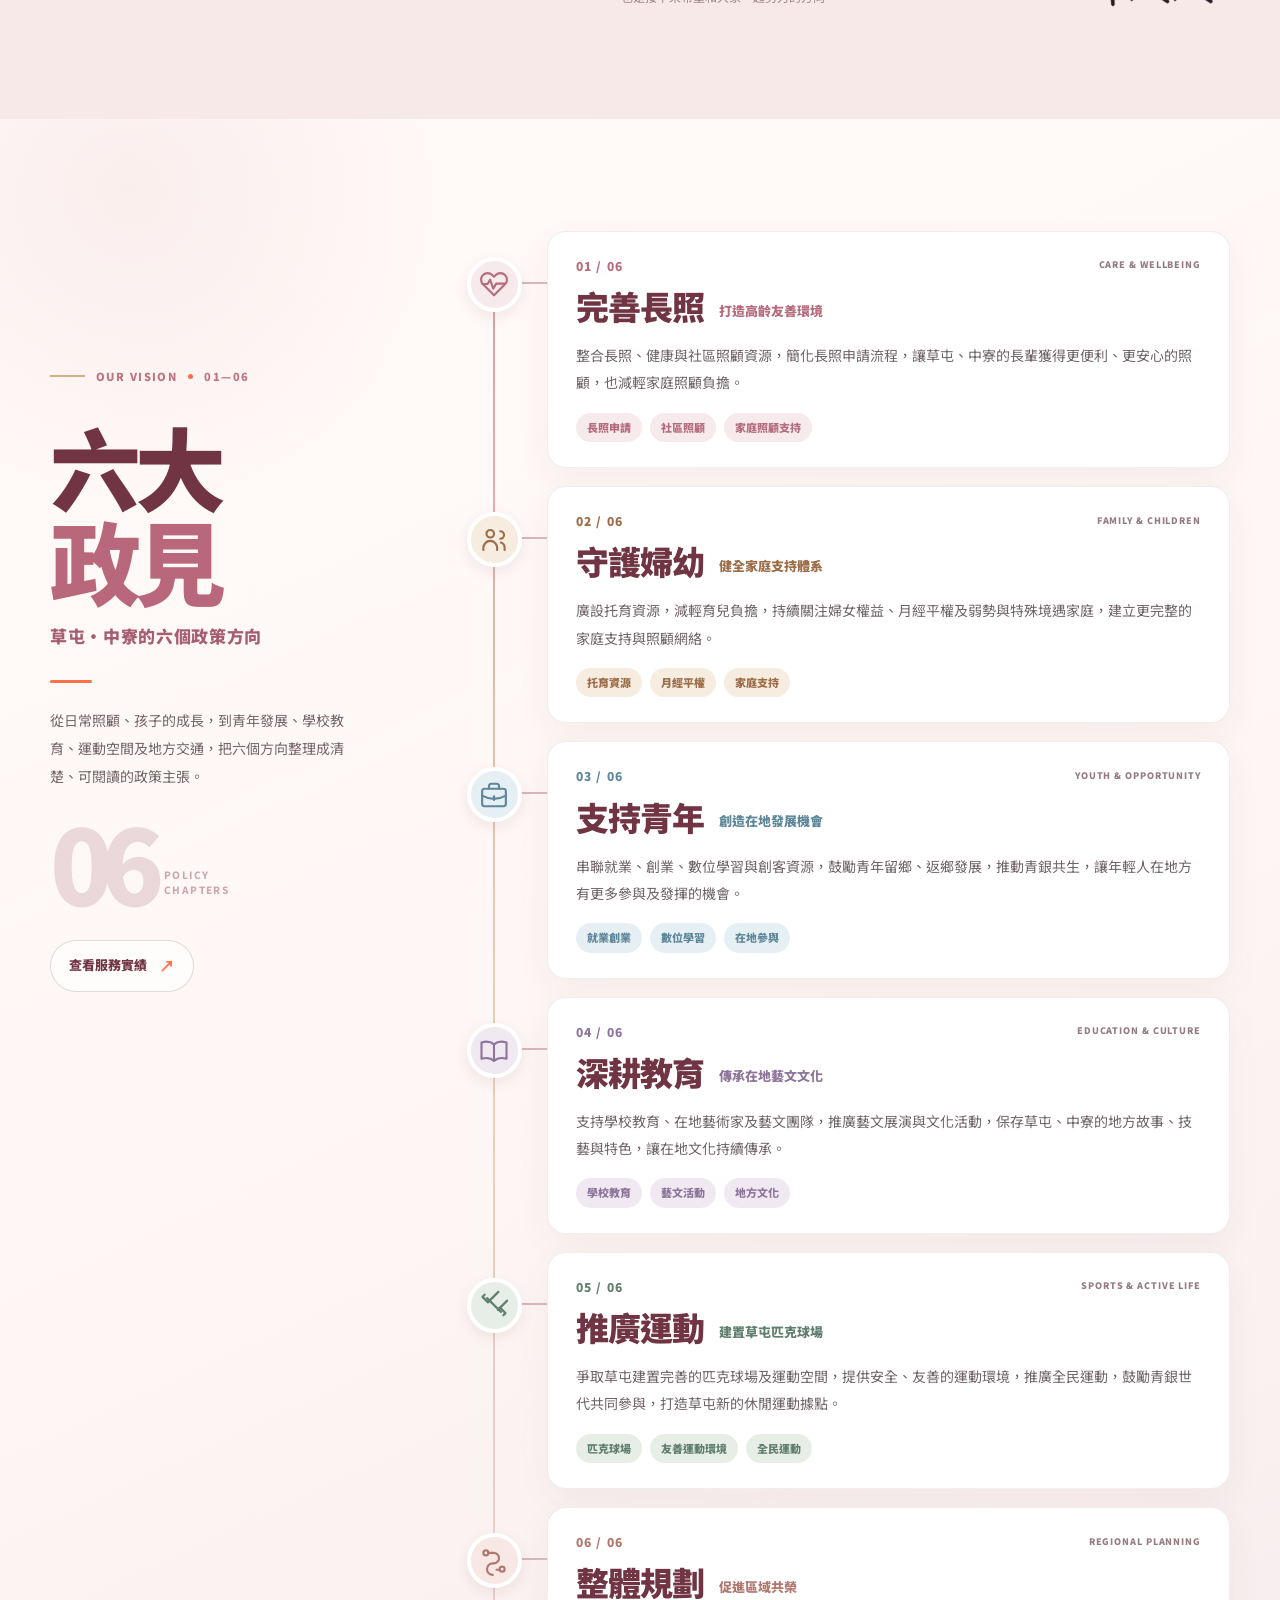
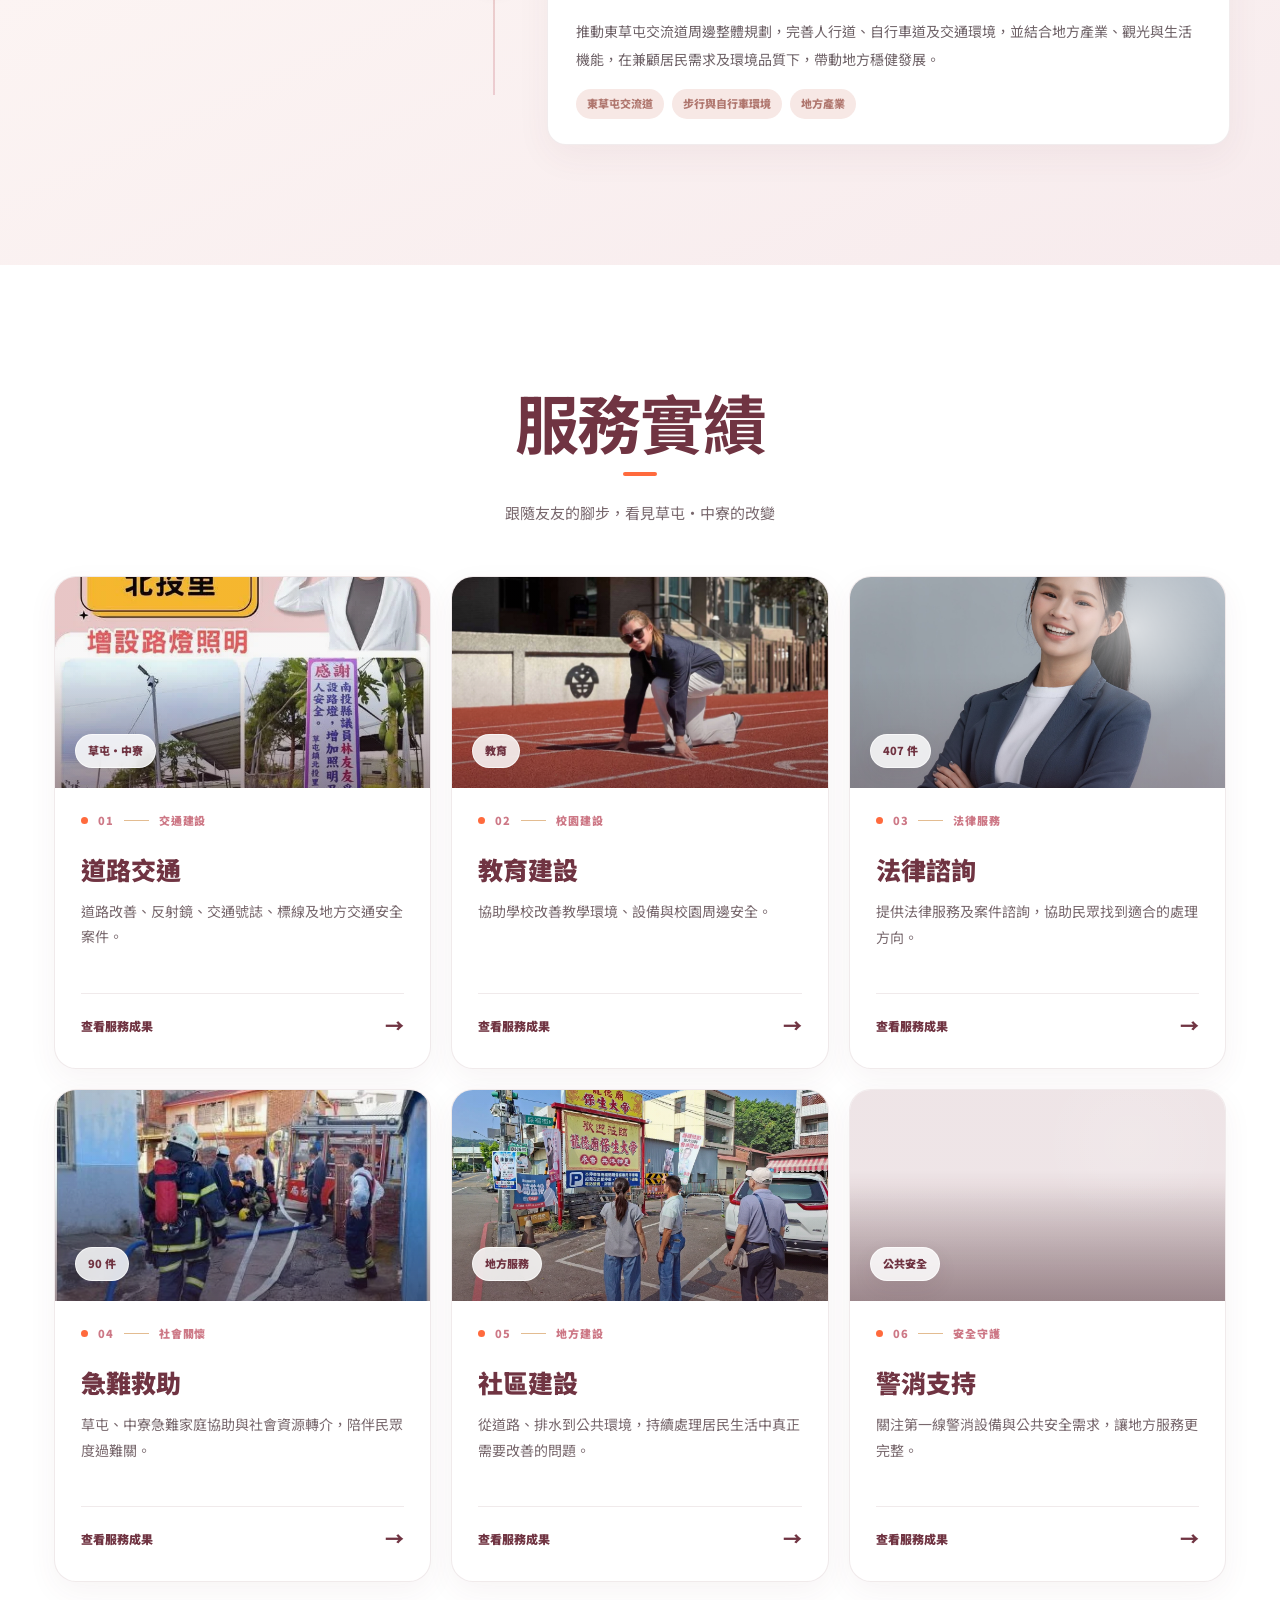
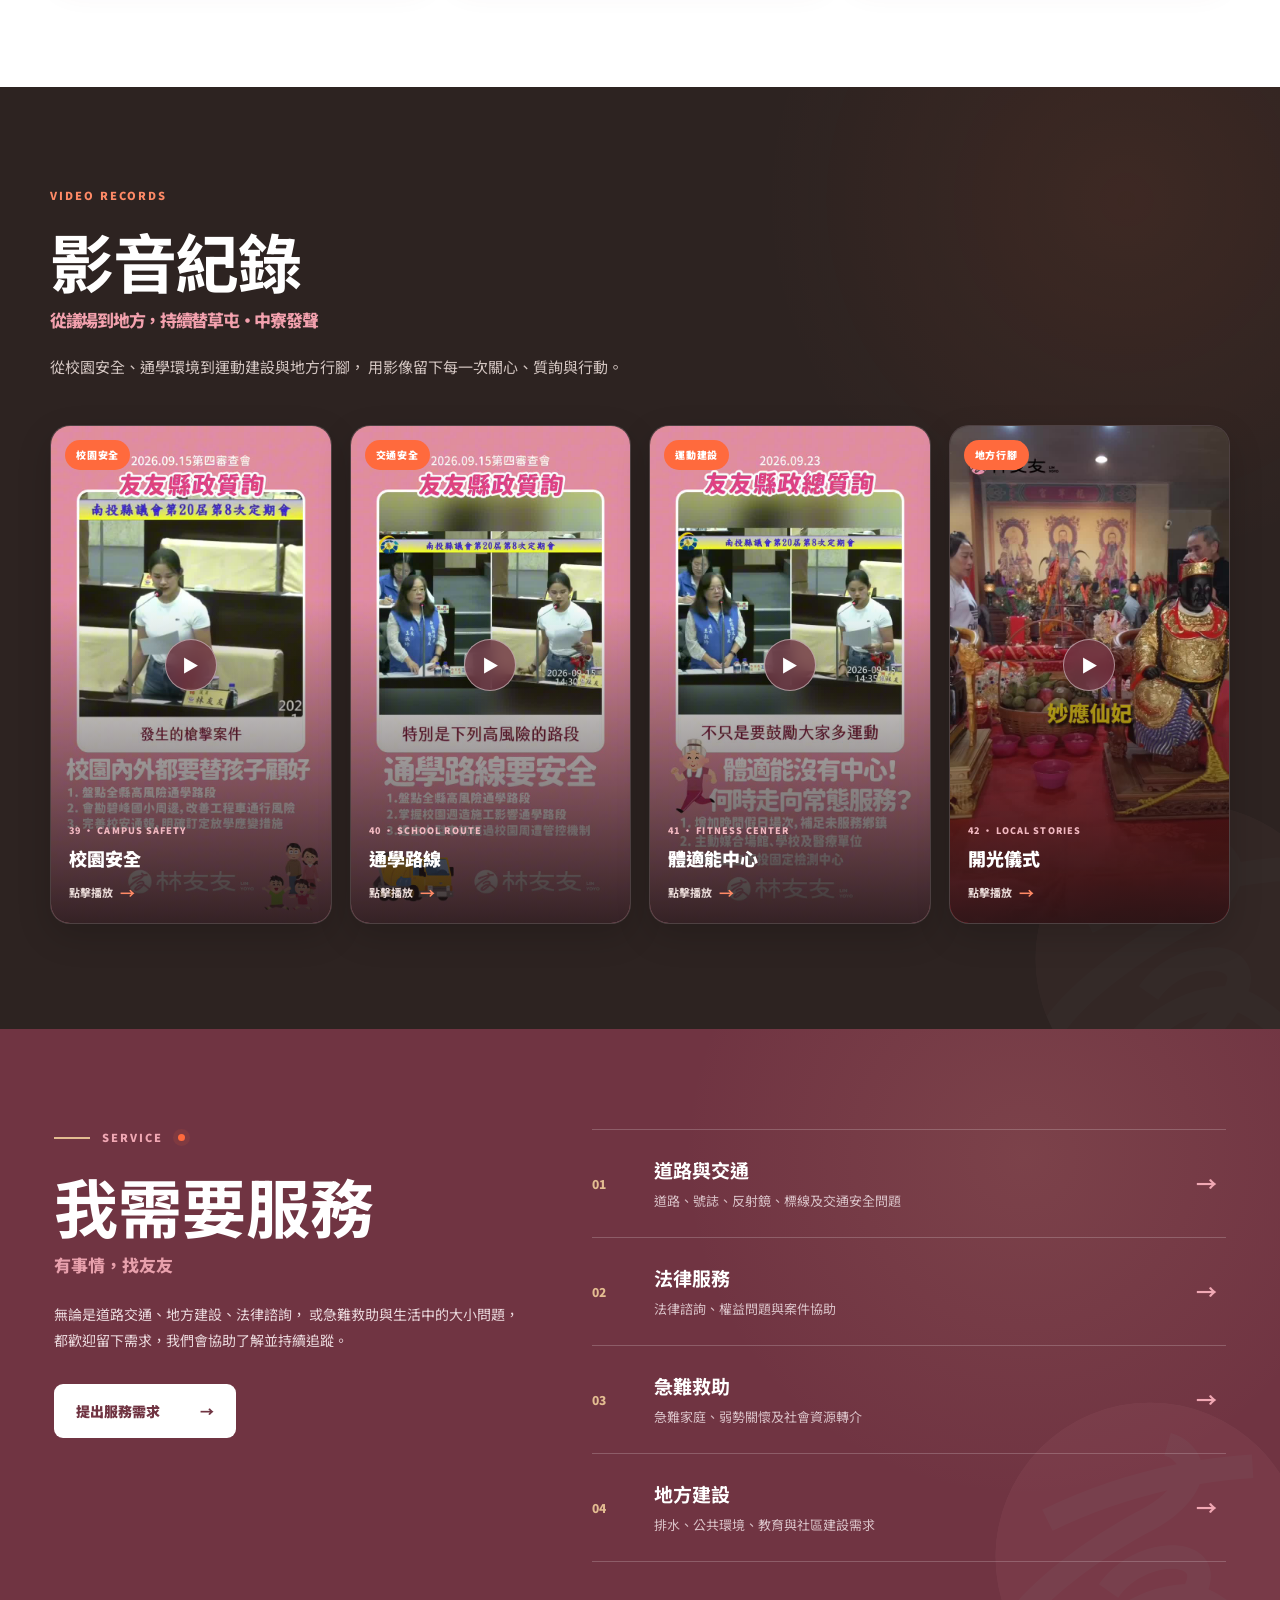
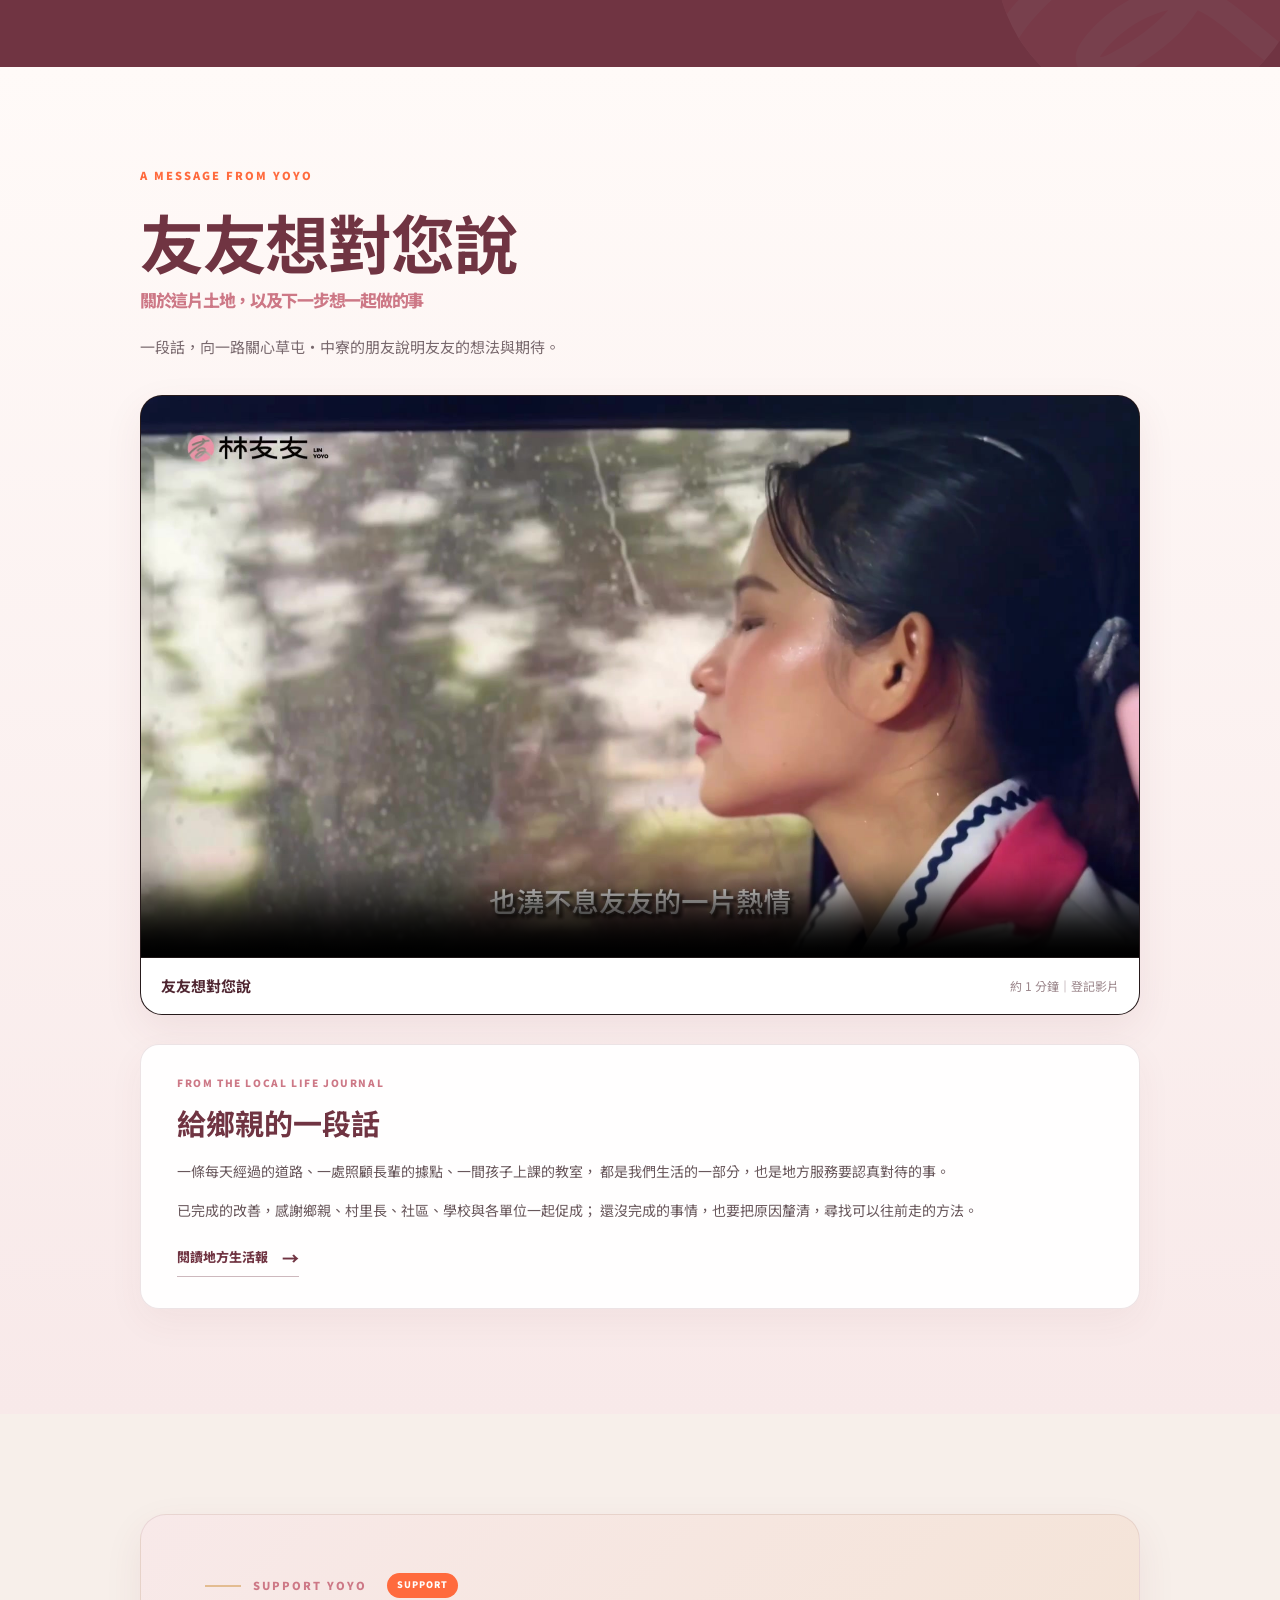
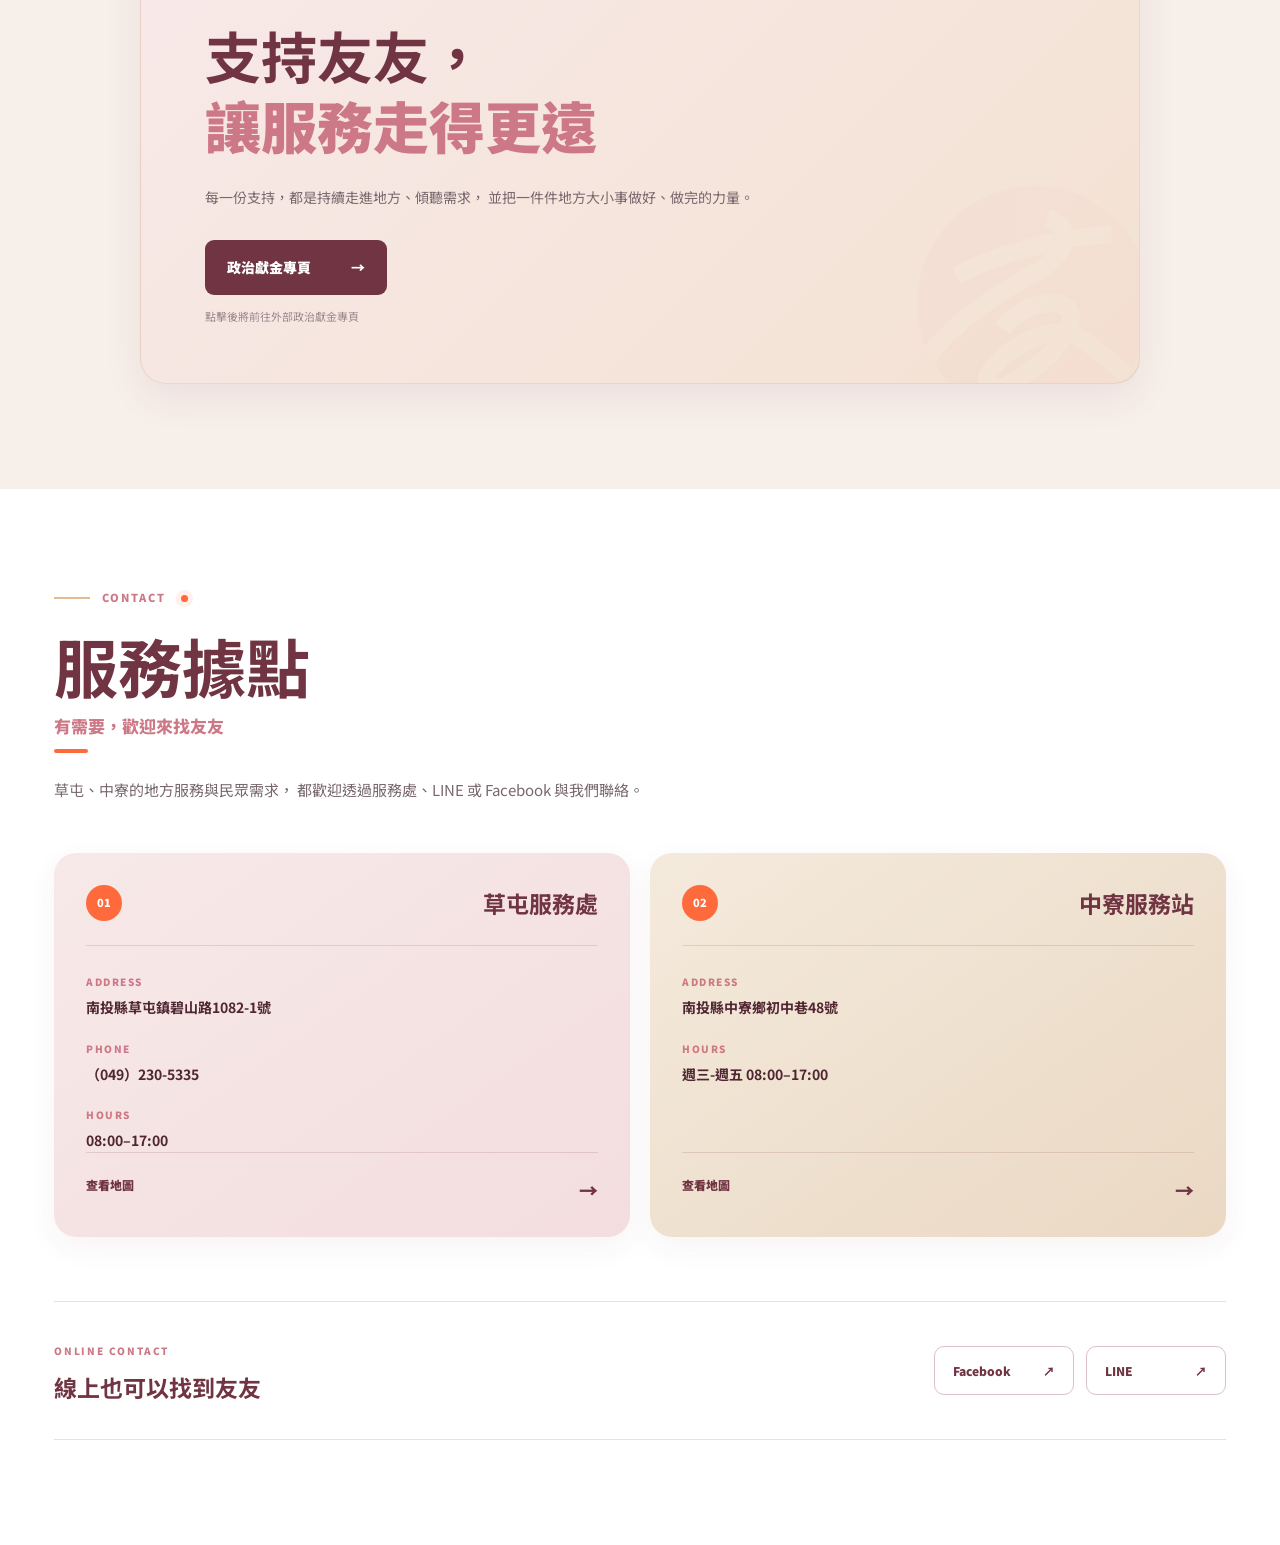
==== commit 6b144b3f: "優化六大政見政策路線圖" ====
--- a/index.html
+++ b/index.html
@@ -2061,6 +2061,50 @@
   }
 }
 
+/* === V9 POLICY ROADMAP — START / 只作用於六大政見 === */
+#policies.pol26 { scroll-margin-top: 72px; }
+.pol26 { position:relative;isolation:isolate;overflow:hidden;padding:112px 30px 120px;background:linear-gradient(155deg,#fffaf8 0%,#fdf6f4 55%,#f7ebed 100%); }
+.pol26::before {content:"";position:absolute;top:-260px;left:-200px;width:660px;height:660px;border-radius:50%;background:radial-gradient(circle,rgba(205,120,134,.095),transparent 68%);pointer-events:none;z-index:-1}
+.pol26-layout{position:relative;display:grid;grid-template-columns:minmax(0,345px) minmax(0,1fr);gap:clamp(48px,6vw,94px);max-width:1180px;margin:0 auto;align-items:start}
+.pol26-intro{position:sticky;top:120px;min-width:0;padding-top:17px}
+.pol26-kicker{display:flex;align-items:center;gap:11px;color:#bd7382;font-size:11px;font-weight:900;line-height:1.5;letter-spacing:.13em;white-space:nowrap}
+.pol26-kicker-line{display:inline-block;width:35px;height:2px;background:#d7af85}
+.pol26-kicker-dot{display:inline-block;width:5px;height:5px;border-radius:50%;background:#ff7048}
+.pol26-intro h2{margin:35px 0 15px;color:#703442;font-size:clamp(63px,7.1vw,99px);line-height:1.03;letter-spacing:-.07em;font-weight:900}
+.pol26-intro h2 em{font-style:normal;color:#b9677a}
+.pol26-subtitle{margin:0;color:#a65d6f;font-size:17px;line-height:1.65;font-weight:850;letter-spacing:.04em}
+.pol26-intro-rule{width:42px;height:3px;margin:30px 0 23px;background:#ff7048;border-radius:5px}
+.pol26-intro-text{color:#74646b;max-width:320px;margin:0;line-height:2;font-size:14px}
+.pol26-marker{display:flex;align-items:flex-end;gap:13px;margin-top:26px;color:#cca5ad}
+.pol26-marker strong{font-size:104px;font-weight:900;line-height:.86;letter-spacing:-.12em;opacity:.38}
+.pol26-marker span{font-size:10px;font-weight:800;line-height:1.5;letter-spacing:.14em;margin-bottom:8px}
+.pol26-read-more{display:inline-flex;align-items:center;gap:12px;margin-top:35px;padding:12px 18px;border:1px solid rgba(112,52,66,.18);border-radius:999px;color:#703442;font-size:13px;font-weight:800;background:rgba(255,255,255,.7);transition:background .2s,transform .2s}
+.pol26-read-more:hover{background:#fff;transform:translateY(-2px)}
+.pol26-read-more span{font-size:16px;color:#ff7048}
+.pol26-track{position:relative;display:grid;gap:18px;padding:0}
+.pol26-track::before{content:"";position:absolute;z-index:0;left:21px;top:45px;bottom:50px;width:2px;background:linear-gradient(180deg,rgba(205,120,134,.7),rgba(216,186,146,.65),rgba(205,120,134,.3));pointer-events:none}
+.pol26-item{--pol26-accent:#b56c7c;--pol26-soft:#f7eaed;position:relative;min-width:0;margin-left:75px;padding:24px 28px 25px;border:1px solid rgba(112,52,66,.095);border-radius:19px;background:#fff;box-shadow:0 12px 35px rgba(112,52,66,.055);transition:transform .2s ease,box-shadow .2s ease}
+.pol26-item:hover{transform:translateX(4px);box-shadow:0 18px 43px rgba(112,52,66,.1)}
+.pol26-item::before{content:"";position:absolute;top:50px;left:-34px;width:33px;height:2px;background:#d6b5bc}
+.pol26-node{position:absolute;z-index:2;left:-81px;top:25px;display:flex;align-items:center;justify-content:center;width:55px;height:55px;border:4px solid #fff;border-radius:50%;background:var(--pol26-soft);color:var(--pol26-accent);box-shadow:0 5px 14px rgba(112,52,66,.09)}
+.pol26-item-header{display:flex;align-items:center;gap:12px;justify-content:space-between;min-width:0;flex-wrap:wrap}
+.pol26-serial{color:var(--pol26-accent);font-size:12px;font-weight:900;letter-spacing:.1em}
+.pol26-category{font-size:9px;letter-spacing:.1em;color:#947c82;font-weight:900}
+.pol26-item h3{margin:10px 0 0;color:#703442;font-size:clamp(27px,3vw,33px);line-height:1.3;letter-spacing:-.03em;font-weight:900}
+.pol26-item h3 small{display:inline-block;margin-left:15px;vertical-align:middle;color:var(--pol26-accent);font-size:13px;font-weight:850;letter-spacing:0}
+.pol26-item p{font-size:14px;line-height:1.95;color:#6f6368;margin:14px 0 0}
+.pol26-points{display:flex;flex-wrap:wrap;gap:8px;list-style:none;margin:16px 0 0;padding:0}
+.pol26-points li{margin:0;padding:6px 11px;border-radius:40px;background:var(--pol26-soft);color:var(--pol26-accent);font-size:11px;font-weight:850;line-height:1.6}
+.pol26-family{--pol26-accent:#9c6d49;--pol26-soft:#f6ecdf}
+.pol26-youth{--pol26-accent:#5f879a;--pol26-soft:#e6eff3}
+.pol26-education{--pol26-accent:#8e759c;--pol26-soft:#f0e9f2}
+.pol26-sports{--pol26-accent:#617f6f;--pol26-soft:#e7eee8}
+.pol26-region{--pol26-accent:#b0776f;--pol26-soft:#f7e8e5}
+@media(max-width:960px){.pol26-layout{grid-template-columns:minmax(0,290px) minmax(0,1fr);gap:27px}.pol26-intro h2{font-size:72px}.pol26-item{padding:22px 22px 24px}.pol26-item h3 small{display:block;margin:7px 0 0}}
+@media(max-width:760px){.pol26{padding:77px 18px 84px}.pol26-layout{display:block}.pol26-intro{position:static;max-width:620px;padding:0}.pol26-intro h2{margin-top:19px;font-size:clamp(54px,10vw,73px)}.pol26-intro h2 br{display:none}.pol26-intro h2 em{margin-left:12px}.pol26-intro-text{max-width:620px}.pol26-intro-rule{margin:18px 0}.pol26-marker{display:none}.pol26-read-more{margin-top:19px}.pol26-track{margin-top:46px;gap:15px}.pol26-item{margin-left:55px;padding:20px 19px}.pol26-item::before{left:-24px;width:23px;top:43px}.pol26-node{left:-61px;top:21px;width:45px;height:45px;border-width:3px}.pol26-node svg{width:23px;height:23px}.pol26-track::before{left:15px;top:43px;bottom:46px}.pol26-item h3{font-size:27px}.pol26-item h3 small{font-size:13px}.pol26-item p{font-size:13px;line-height:1.85}.pol26-category{font-size:8px}}
+@media(max-width:390px){.pol26{padding-left:12px;padding-right:12px}.pol26-item{margin-left:48px;padding:18px 15px}.pol26-node{left:-54px}.pol26-track::before{left:14px}.pol26-item h3{font-size:25px}.pol26-points li{font-size:10px;padding:5px 8px}}
+@media(prefers-reduced-motion:reduce){.pol26-item,.pol26-read-more{transition:none}}
+/* === V9 POLICY ROADMAP — END === */
 </style>
 </head>
 
@@ -2303,163 +2347,66 @@
      六大政見
 ========================= -->
 
-<section class="policies-section" id="policies">
-
-  <div class="policies-inner">
-
-    <div class="policies-heading reveal">
-
-      <div class="about-kicker">
-        <span></span>
-        OUR VISION
-      </div>
-
-      <h2>
-        六大政見
-        <small>讓草屯・中寮生活得更好</small>
-      </h2>
-
-      <p>
-        從健康與運動、教育與文化、工作與生活等每天感受得到的需求出發，
-        持續關注長照、婦幼、青年、地方產業與區域發展。
-      </p>
-
+<!-- V9 政策路線圖｜只更新六大政見，不改首頁其他區塊 -->
+<section class="pol26" id="policies" aria-labelledby="pol26-heading">
+  <div class="pol26-layout">
+    <header class="pol26-intro">
+      <div class="pol26-kicker"><span class="pol26-kicker-line"></span>OUR VISION <span class="pol26-kicker-dot"></span> 01—06</div>
+      <h2 id="pol26-heading">六大<br><em>政見</em></h2>
+      <p class="pol26-subtitle">草屯・中寮的六個政策方向</p>
+      <div class="pol26-intro-rule"></div>
+      <p class="pol26-intro-text">從日常照顧、孩子的成長，到青年發展、學校教育、運動空間及地方交通，把六個方向整理成清楚、可閱讀的政策主張。</p>
+      <div class="pol26-marker" aria-hidden="true"><strong>06</strong><span>POLICY<br>CHAPTERS</span></div>
+      <a class="pol26-read-more" href="#achievements">查看服務實績 <span aria-hidden="true">↗</span></a>
+    </header>
+    <div class="pol26-track" aria-label="六大政見詳細內容">
+      <article class="pol26-item pol26-care reveal" aria-labelledby="pol26-title-01">
+       <div class="pol26-node" aria-hidden="true"><svg viewBox="0 0 24 24" width="30" height="30" fill="none" stroke="currentColor" stroke-width="1.7" stroke-linecap="round" stroke-linejoin="round" aria-hidden="true"><path d="M20.8 4.8a5.2 5.2 0 0 0-7.4 0L12 6.2l-1.4-1.4a5.2 5.2 0 0 0-7.4 7.4L12 21l8.8-8.8a5.2 5.2 0 0 0 0-7.4Z"/><path d="M2.7 12h4.1l2.1-3.5 2.5 7.3 2.3-4.1h7"/></svg></div>
+       <div class="pol26-item-header"><span class="pol26-serial">01 / 06</span><span class="pol26-category">CARE &amp; WELLBEING</span></div>
+       <h3 id="pol26-title-01">完善長照<small>打造高齡友善環境</small></h3>
+       <p>整合長照、健康與社區照顧資源，簡化長照申請流程，讓草屯、中寮的長輩獲得更便利、更安心的照顧，也減輕家庭照顧負擔。</p>
+       <ul class="pol26-points" aria-label="完善長照的政策重點"><li>長照申請</li><li>社區照顧</li><li>家庭照顧支持</li></ul>
+     </article>
+      <article class="pol26-item pol26-family reveal" aria-labelledby="pol26-title-02">
+       <div class="pol26-node" aria-hidden="true"><svg viewBox="0 0 24 24" width="30" height="30" fill="none" stroke="currentColor" stroke-width="1.7" stroke-linecap="round" stroke-linejoin="round" aria-hidden="true"><circle cx="9" cy="7" r="3"/><path d="M3.5 20v-1.8a5.5 5.5 0 0 1 11 0V20"/><path d="M17 11a3 3 0 0 0 0-6"/><path d="M17.5 14a4.3 4.3 0 0 1 3 4.1V20"/></svg></div>
+       <div class="pol26-item-header"><span class="pol26-serial">02 / 06</span><span class="pol26-category">FAMILY &amp; CHILDREN</span></div>
+       <h3 id="pol26-title-02">守護婦幼<small>健全家庭支持體系</small></h3>
+       <p>廣設托育資源，減輕育兒負擔，持續關注婦女權益、月經平權及弱勢與特殊境遇家庭，建立更完整的家庭支持與照顧網絡。</p>
+       <ul class="pol26-points" aria-label="守護婦幼的政策重點"><li>托育資源</li><li>月經平權</li><li>家庭支持</li></ul>
+     </article>
+      <article class="pol26-item pol26-youth reveal" aria-labelledby="pol26-title-03">
+       <div class="pol26-node" aria-hidden="true"><svg viewBox="0 0 24 24" width="30" height="30" fill="none" stroke="currentColor" stroke-width="1.7" stroke-linecap="round" stroke-linejoin="round" aria-hidden="true"><rect x="2.5" y="7" width="19" height="14" rx="2"/><path d="M8 7V5a2 2 0 0 1 2-2h4a2 2 0 0 1 2 2v2"/><path d="M2.5 12.5c5.9 3.2 13.1 3.2 19 0"/><path d="M12 13v3"/></svg></div>
+       <div class="pol26-item-header"><span class="pol26-serial">03 / 06</span><span class="pol26-category">YOUTH &amp; OPPORTUNITY</span></div>
+       <h3 id="pol26-title-03">支持青年<small>創造在地發展機會</small></h3>
+       <p>串聯就業、創業、數位學習與創客資源，鼓勵青年留鄉、返鄉發展，推動青銀共生，讓年輕人在地方有更多參與及發揮的機會。</p>
+       <ul class="pol26-points" aria-label="支持青年的政策重點"><li>就業創業</li><li>數位學習</li><li>在地參與</li></ul>
+     </article>
+      <article class="pol26-item pol26-education reveal" aria-labelledby="pol26-title-04">
+       <div class="pol26-node" aria-hidden="true"><svg viewBox="0 0 24 24" width="30" height="30" fill="none" stroke="currentColor" stroke-width="1.7" stroke-linecap="round" stroke-linejoin="round" aria-hidden="true"><path d="M12 7.5v13.2"/><path d="M12 7.5C9.1 5 5.6 4.9 2 6v13c4.1-1.2 7.4-.7 10 1.7"/><path d="M12 7.5c2.9-2.5 6.4-2.6 10-1.5v13c-4.1-1.2-7.4-.7-10 1.7"/></svg></div>
+       <div class="pol26-item-header"><span class="pol26-serial">04 / 06</span><span class="pol26-category">EDUCATION &amp; CULTURE</span></div>
+       <h3 id="pol26-title-04">深耕教育<small>傳承在地藝文文化</small></h3>
+       <p>支持學校教育、在地藝術家及藝文團隊，推廣藝文展演與文化活動，保存草屯、中寮的地方故事、技藝與特色，讓在地文化持續傳承。</p>
+       <ul class="pol26-points" aria-label="深耕教育的政策重點"><li>學校教育</li><li>藝文活動</li><li>地方文化</li></ul>
+     </article>
+      <article class="pol26-item pol26-sports reveal" aria-labelledby="pol26-title-05">
+       <div class="pol26-node" aria-hidden="true"><svg viewBox="0 0 24 24" width="30" height="30" fill="none" stroke="currentColor" stroke-width="1.7" stroke-linecap="round" stroke-linejoin="round" aria-hidden="true"><path d="m6.5 6.5 11 11"/><path d="M4.5 3.8 2.8 5.5l4.4 4.4 1.7-1.7"/><path d="M19.5 20.2l1.7-1.7-4.4-4.4-1.7 1.7"/><path d="m8.5 8.5 7-7"/><path d="m15.5 15.5 7-7"/></svg></div>
+       <div class="pol26-item-header"><span class="pol26-serial">05 / 06</span><span class="pol26-category">SPORTS &amp; ACTIVE LIFE</span></div>
+       <h3 id="pol26-title-05">推廣運動<small>建置草屯匹克球場</small></h3>
+       <p>爭取草屯建置完善的匹克球場及運動空間，提供安全、友善的運動環境，推廣全民運動，鼓勵青銀世代共同參與，打造草屯新的休閒運動據點。</p>
+       <ul class="pol26-points" aria-label="推廣運動的政策重點"><li>匹克球場</li><li>友善運動環境</li><li>全民運動</li></ul>
+     </article>
+      <article class="pol26-item pol26-region reveal" aria-labelledby="pol26-title-06">
+       <div class="pol26-node" aria-hidden="true"><svg viewBox="0 0 24 24" width="30" height="30" fill="none" stroke="currentColor" stroke-width="1.7" stroke-linecap="round" stroke-linejoin="round" aria-hidden="true"><circle cx="5.5" cy="5.5" r="2"/><circle cx="18.5" cy="18.5" r="2"/><path d="M7.5 5.5h4.3a4.2 4.2 0 0 1 0 8.4H11a4.6 4.6 0 0 0 0 9.2"/><path d="M14 19h2.5"/></svg></div>
+       <div class="pol26-item-header"><span class="pol26-serial">06 / 06</span><span class="pol26-category">REGIONAL PLANNING</span></div>
+       <h3 id="pol26-title-06">整體規劃<small>促進區域共榮</small></h3>
+       <p>推動東草屯交流道周邊整體規劃，完善人行道、自行車道及交通環境，並結合地方產業、觀光與生活機能，在兼顧居民需求及環境品質下，帶動地方穩健發展。</p>
+       <ul class="pol26-points" aria-label="整體規劃的政策重點"><li>東草屯交流道</li><li>步行與自行車環境</li><li>地方產業</li></ul>
+     </article>
     </div>
-
-
-    <div class="policies-grid">
-
-      <!-- 01 -->
-      <article class="policy-card reveal">
-
-        <div class="policy-number">01</div>
-
-        <div class="policy-icon">照</div>
-
-        <h3>
-          完善長照
-          <span>打造高齡友善環境</span>
-        </h3>
-
-        <p>
-          整合長照、健康與社區照顧資源，簡化長照申請流程，
-          讓草屯、中寮的長輩獲得更便利、更安心的照顧，
-          也減輕家庭照顧負擔。
-        </p>
-
-      </article>
-
-
-      <!-- 02 -->
-      <article class="policy-card reveal">
-
-        <div class="policy-number">02</div>
-
-        <div class="policy-icon">家</div>
-
-        <h3>
-          守護婦幼
-          <span>健全家庭支持體系</span>
-        </h3>
-
-        <p>
-          廣設托育資源，減輕育兒負擔，持續關注婦女權益、
-          月經平權及弱勢與特殊境遇家庭，
-          建立更完整的家庭支持與照顧網絡。
-        </p>
-
-      </article>
-
-
-      <!-- 03 -->
-      <article class="policy-card reveal">
-
-        <div class="policy-number">03</div>
-
-        <div class="policy-icon">青</div>
-
-        <h3>
-          支持青年
-          <span>創造在地發展機會</span>
-        </h3>
-
-        <p>
-          串聯就業、創業、數位學習與創客資源，
-          鼓勵青年留鄉、返鄉發展，推動青銀共生，
-          讓年輕人在地方有更多參與及發揮的機會。
-        </p>
-
-      </article>
-
-
-      <!-- 04 -->
-      <article class="policy-card reveal">
-
-        <div class="policy-number">04</div>
-
-        <div class="policy-icon">文</div>
-
-        <h3>
-          深耕教育
-          <span>傳承在地藝文文化</span>
-        </h3>
-
-        <p>
-          支持學校教育、在地藝術家及藝文團隊，
-          推廣藝文展演與文化活動，保存草屯、中寮的地方故事、
-          技藝與特色，讓在地文化持續傳承。
-        </p>
-
-      </article>
-
-
-      <!-- 05 -->
-      <article class="policy-card reveal">
-
-        <div class="policy-number">05</div>
-
-        <div class="policy-icon">動</div>
-
-        <h3>
-          推廣運動
-          <span>建置草屯匹克球場</span>
-        </h3>
-
-        <p>
-          爭取草屯建置完善的匹克球場及運動空間，
-          提供安全、友善的運動環境，推廣全民運動，
-          鼓勵青銀世代共同參與，打造草屯新的休閒運動據點。
-        </p>
-
-      </article>
-
-
-      <!-- 06 -->
-      <article class="policy-card reveal">
-
-        <div class="policy-number">06</div>
-
-        <div class="policy-icon">共</div>
-
-        <h3>
-          整體規劃
-          <span>促進區域共榮</span>
-        </h3>
-
-        <p>
-          推動東草屯交流道周邊整體規劃，
-          完善人行道、自行車道及交通環境，
-          並結合地方產業、觀光與生活機能，
-          在兼顧居民需求及環境品質下，帶動地方穩健發展。
-        </p>
-
-      </article>
-
-    </div>
-
   </div>
-
 </section>
+<!-- END V9 政策路線圖 -->
+
     <section class="achievements" id="achievements">
 
       <div class="section-inner">
